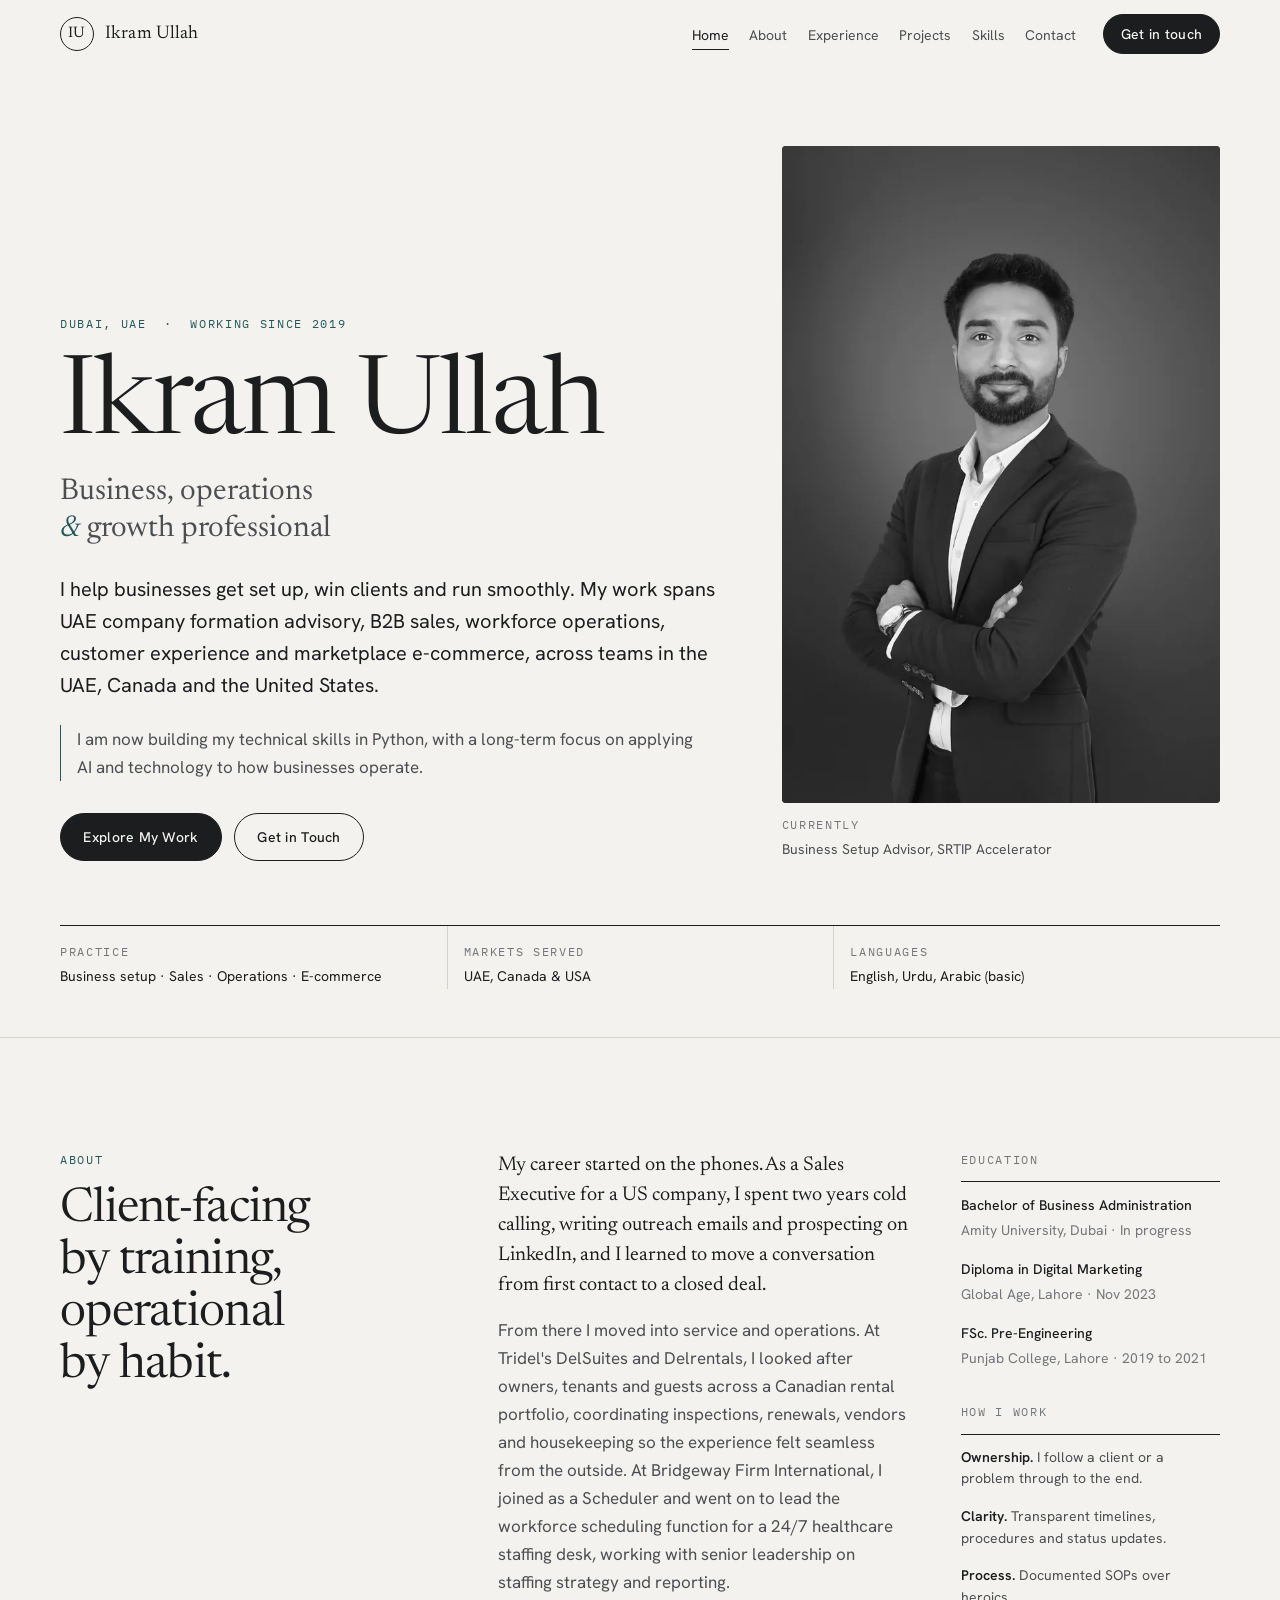
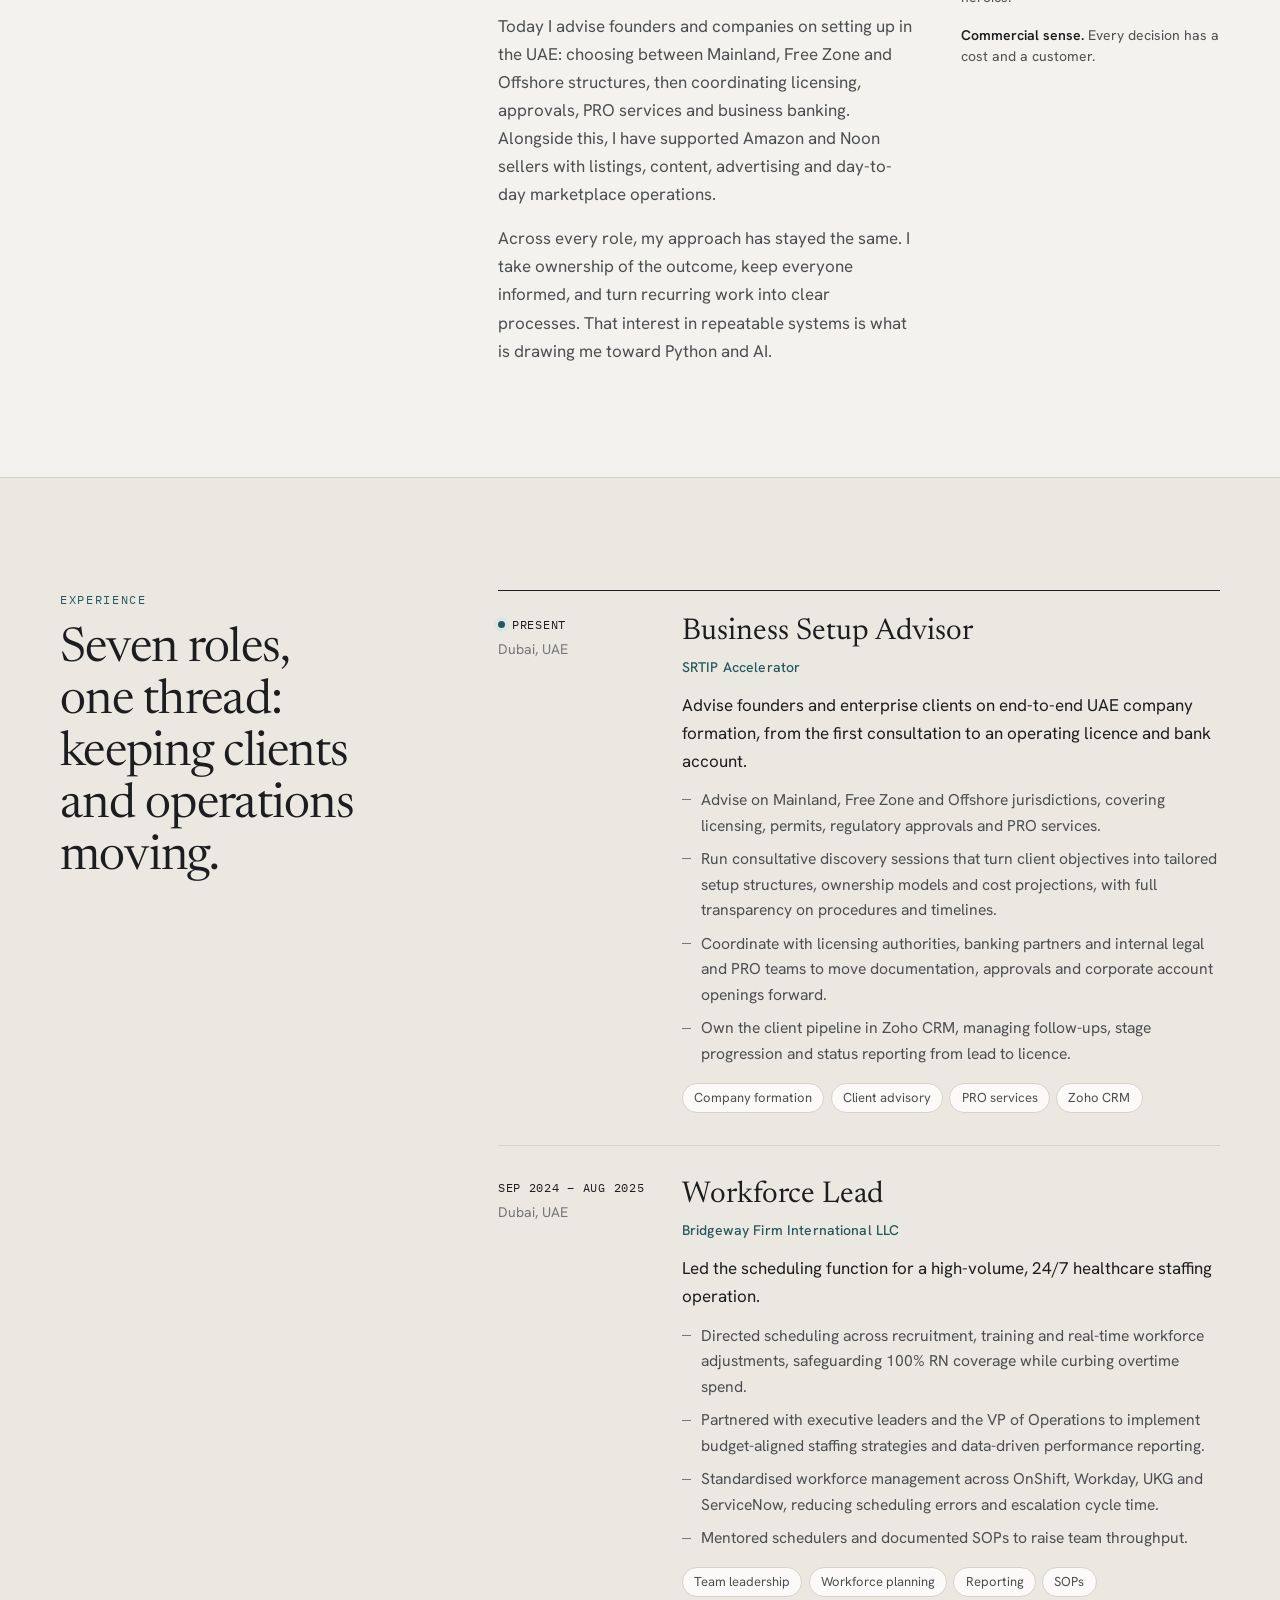
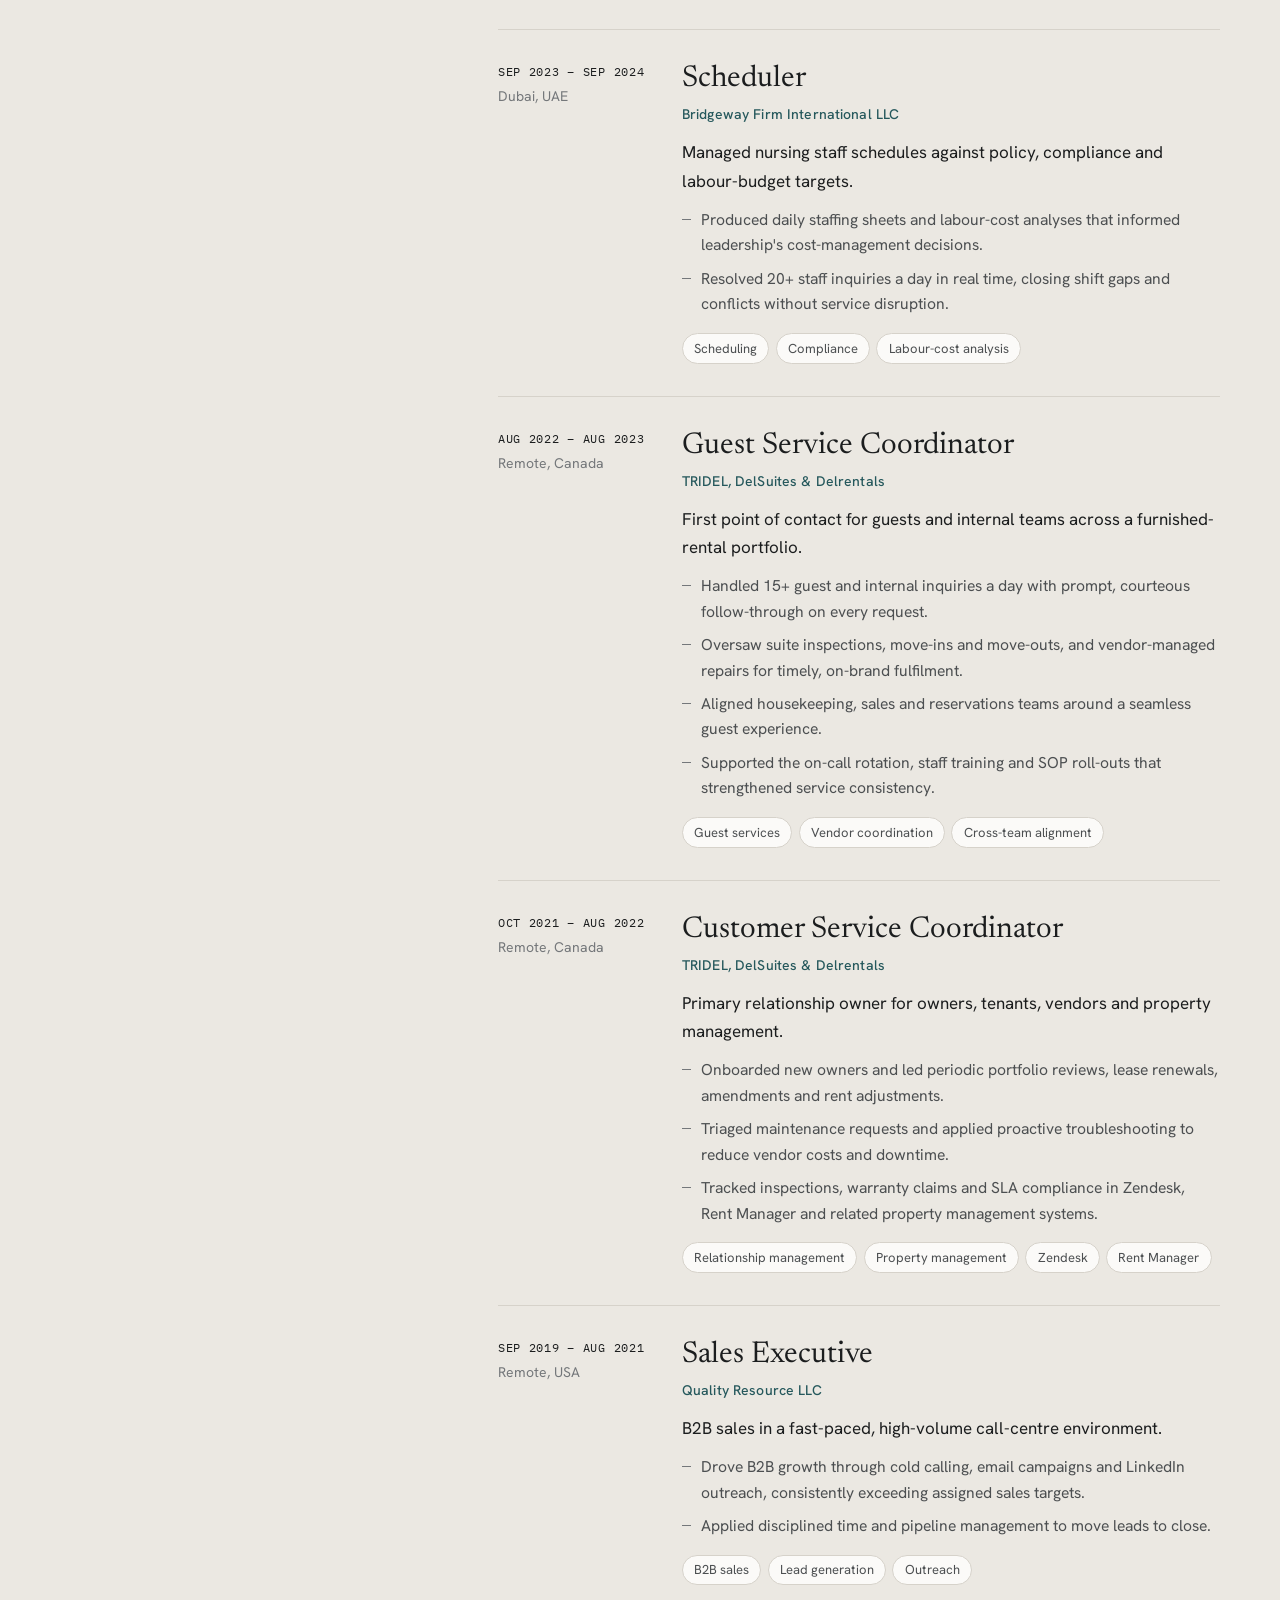
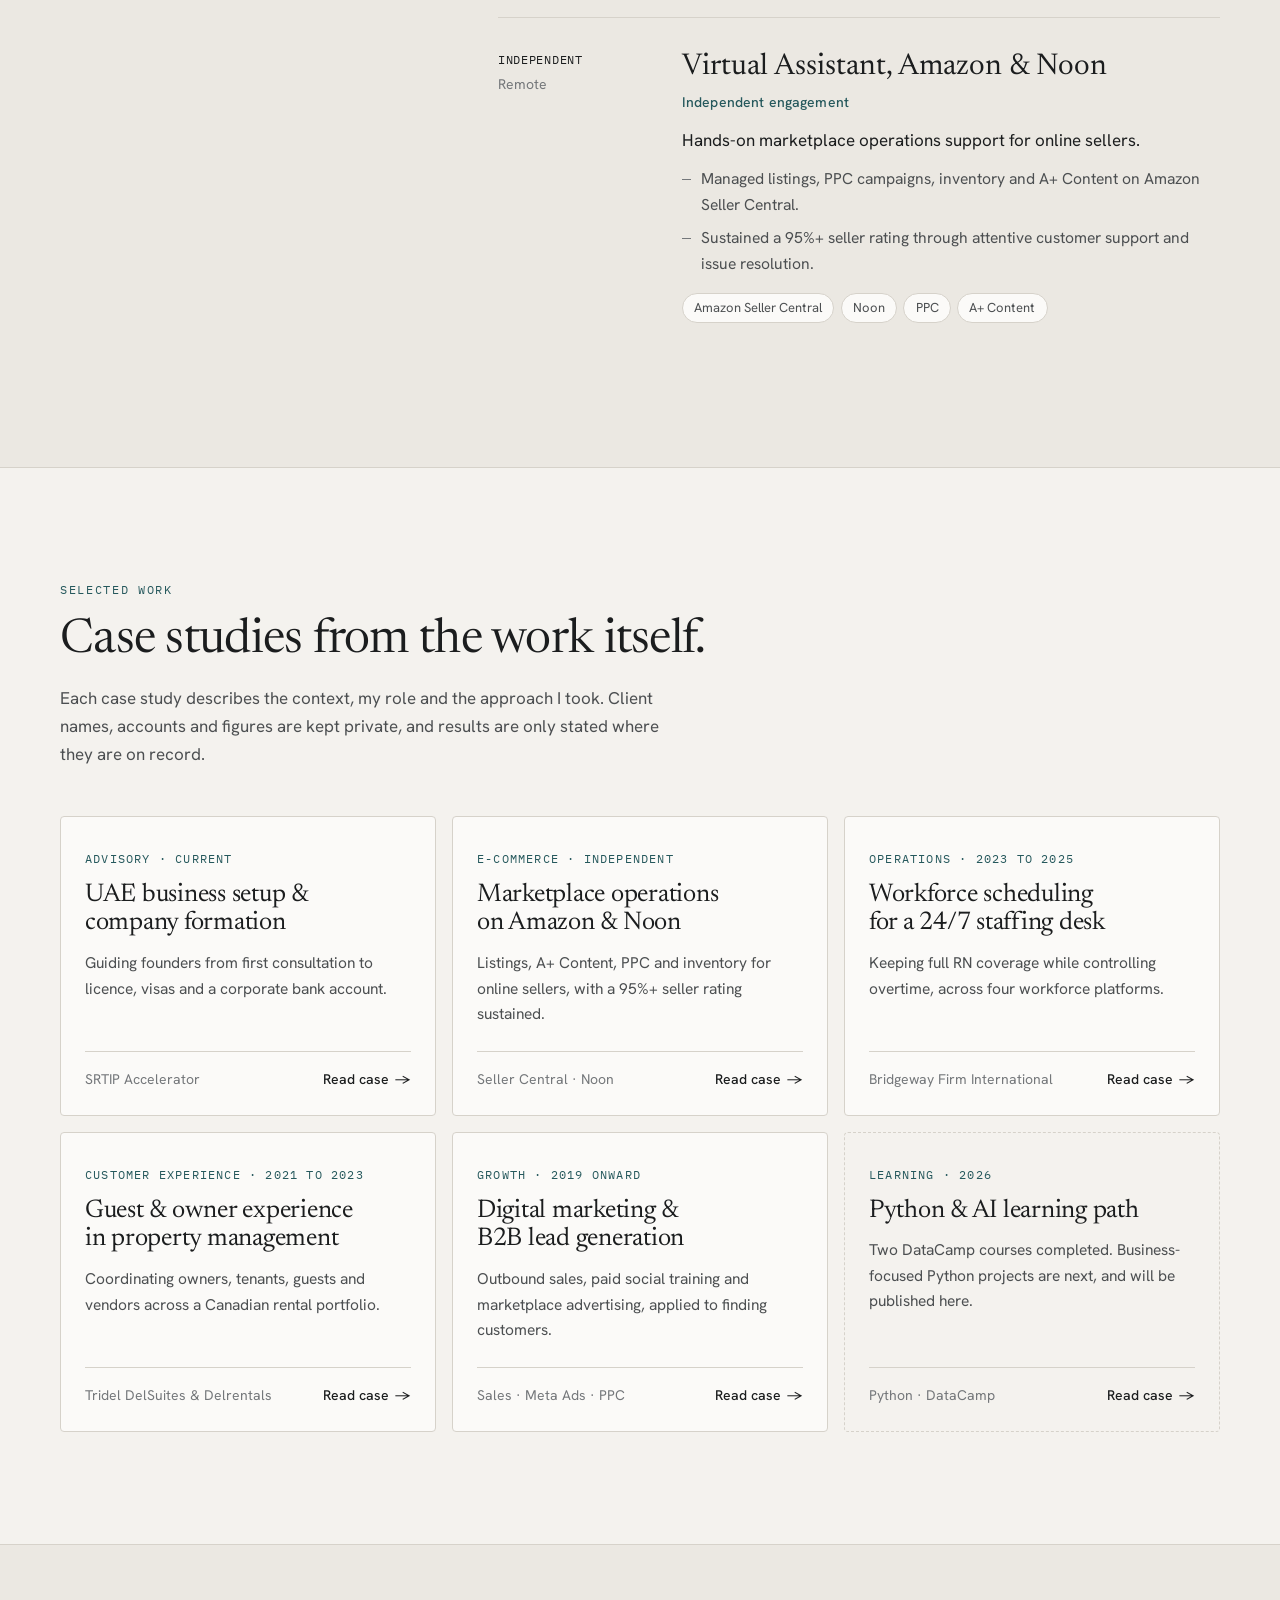
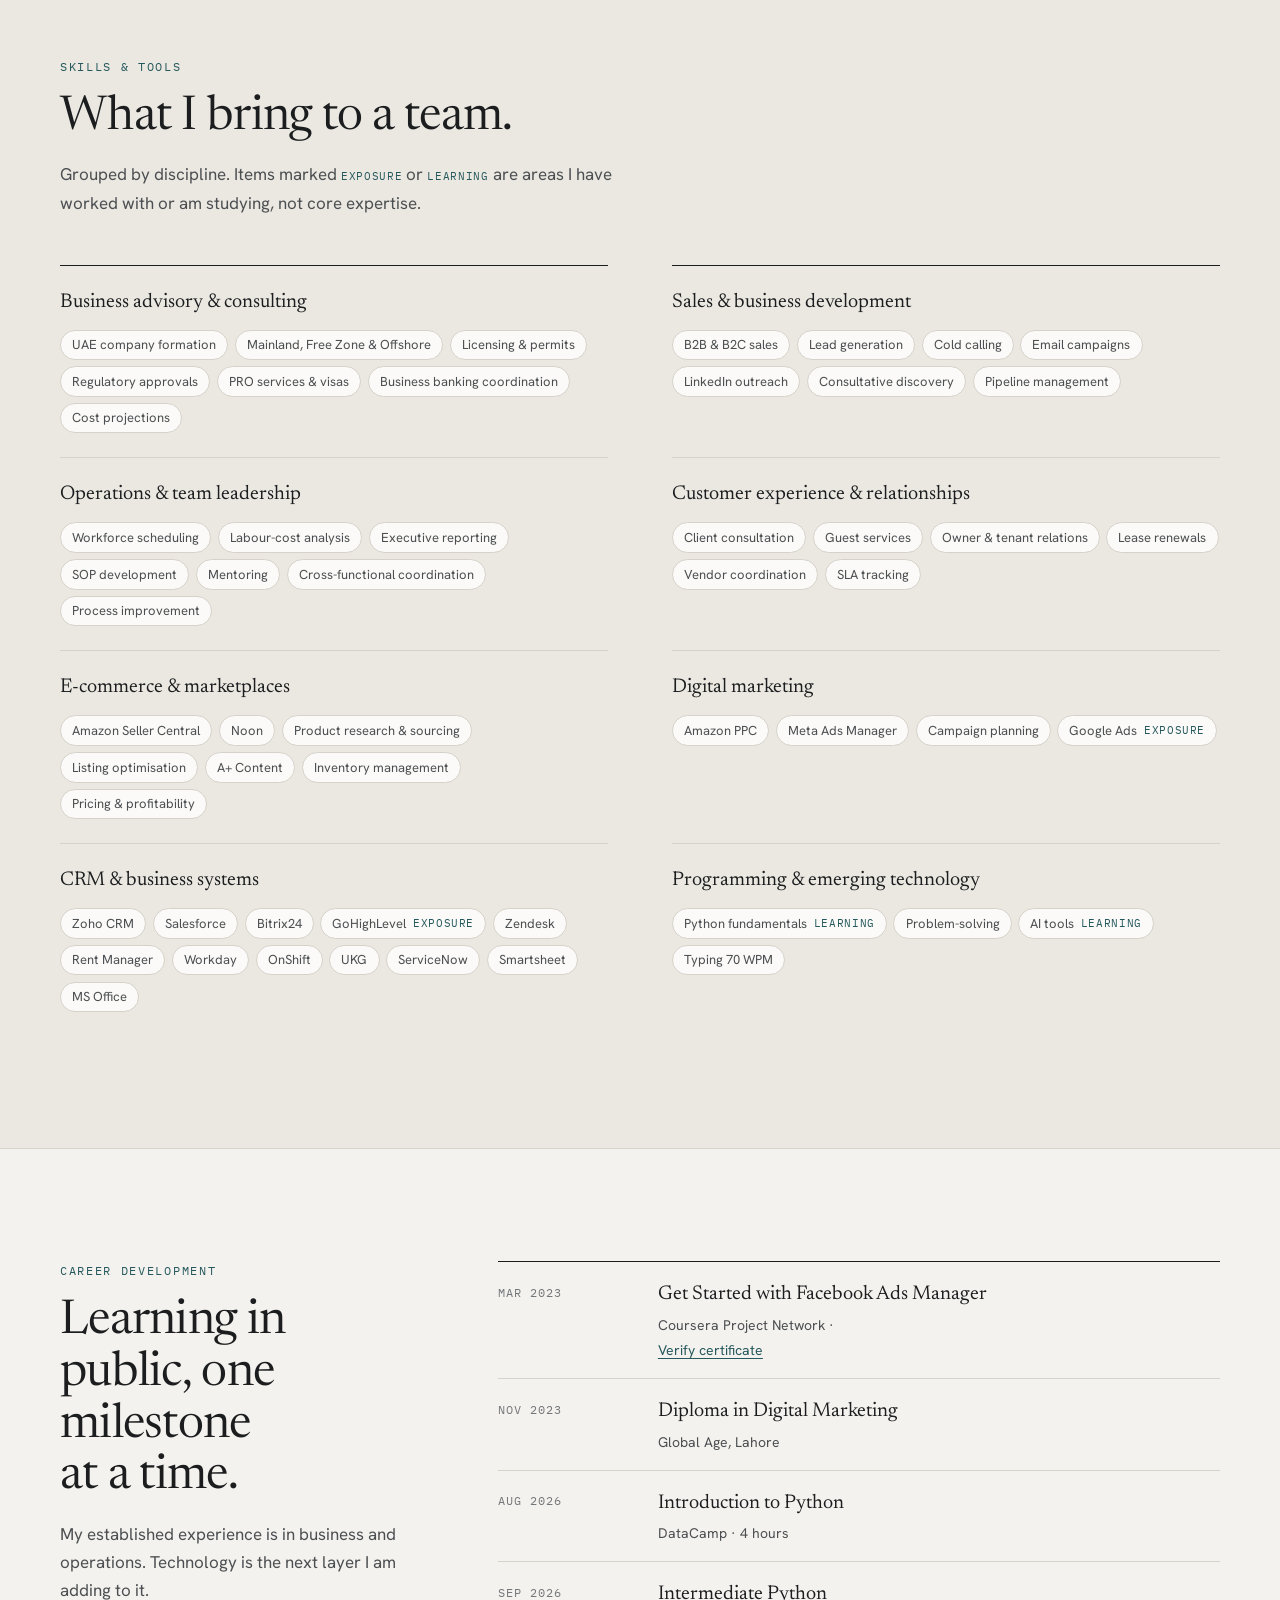
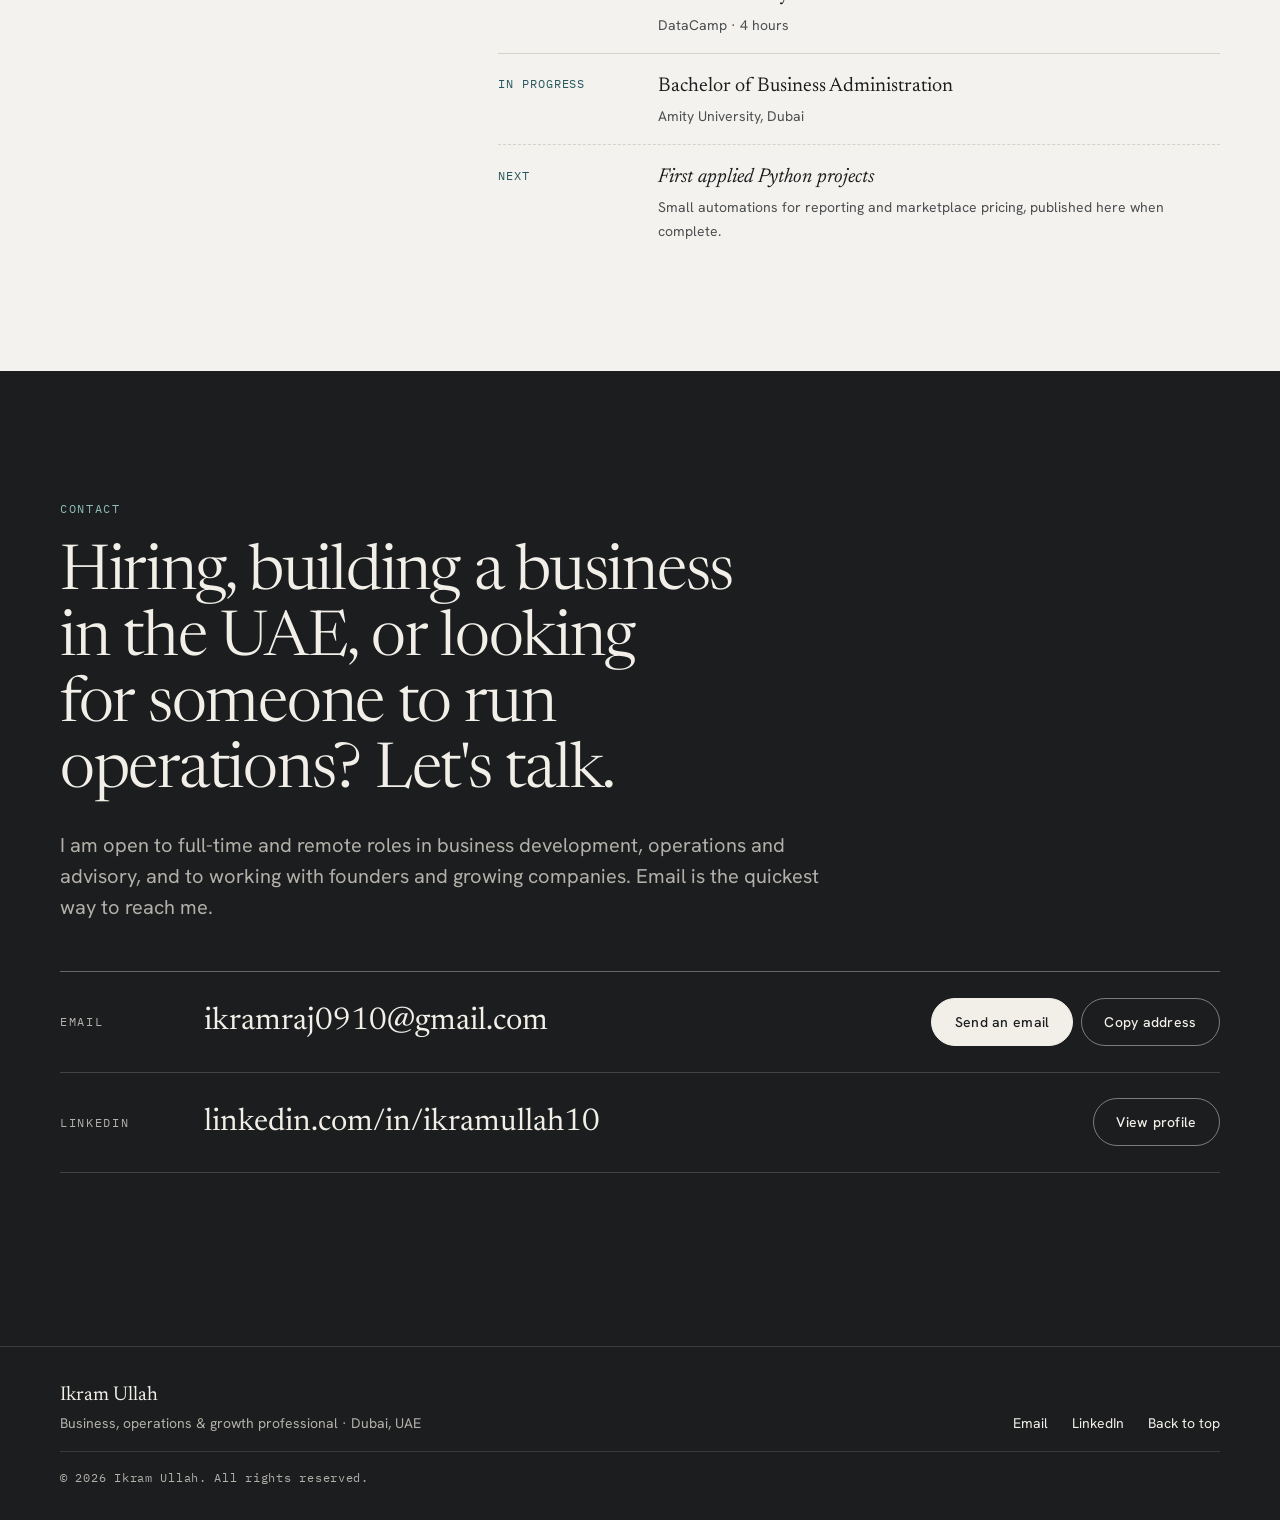
==== index.html @ 305f0663 "Build personal portfolio website Co-Authored-By: Claude Opus 5.5 <noreply@anthropic.com> Claude-Sess" ====
<!doctype html>
<html lang="en">
<head>
<meta charset="utf-8">
<meta name="viewport" content="width=device-width, initial-scale=1, viewport-fit=cover">
<title>Ikram Ullah</title>
<meta name="claude:viewport-fit-sides" content="cover">
<meta name="description" content="Ikram Ullah is a Dubai-based business, operations and growth professional working across UAE business setup advisory, sales, workforce operations, customer experience and e-commerce.">
<meta name="author" content="Ikram Ullah">
<meta name="theme-color" content="#f4f2ee" media="(prefers-color-scheme: light)">
<meta name="theme-color" content="#161819" media="(prefers-color-scheme: dark)">
<meta property="og:type" content="profile">
<meta property="og:title" content="Ikram Ullah, Business, Operations &amp; Growth Professional">
<meta property="og:description" content="Dubai-based professional working across UAE business setup advisory, sales, operations, customer experience and e-commerce since 2019.">
<meta property="og:image" content="assets/img/og-image.jpg">
<meta property="og:image:width" content="1200">
<meta property="og:image:height" content="630">
<meta property="profile:first_name" content="Ikram">
<meta property="profile:last_name" content="Ullah">
<meta name="twitter:card" content="summary_large_image">
<meta name="twitter:title" content="Ikram Ullah, Business, Operations &amp; Growth Professional">
<meta name="twitter:description" content="Dubai-based professional working across UAE business setup advisory, sales, operations, customer experience and e-commerce.">
<meta name="twitter:image" content="assets/img/og-image.jpg">
<link rel="icon" href="favicon.svg" type="image/svg+xml">
<link rel="apple-touch-icon" href="assets/img/apple-touch-icon.png">
<link rel="preconnect" href="https://fonts.googleapis.com">
<link rel="preconnect" href="https://fonts.gstatic.com" crossorigin>
<link rel="stylesheet" href="https://fonts.googleapis.com/css2?family=Newsreader:ital,opsz,wght@0,6..72,300..600;1,6..72,300..500&family=Hanken+Grotesk:wght@400;500;600&family=IBM+Plex+Mono:wght@400;500&display=swap">
<link rel="stylesheet" href="styles.css">
<script>document.documentElement.classList.add("js");</script>
<script type="application/ld+json">
{
  "@context": "https://schema.org",
  "@type": "Person",
  "name": "Ikram Ullah",
  "jobTitle": "Business Setup Advisor",
  "description": "Business, operations and growth professional based in Dubai, UAE.",
  "email": "mailto:ikramraj0910@gmail.com",
  "address": { "@type": "PostalAddress", "addressLocality": "Dubai", "addressCountry": "AE" },
  "sameAs": ["https://www.linkedin.com/in/ikramullah10/"],
  "knowsLanguage": ["English", "Urdu", "Arabic"]
}
</script>
</head>
<body>
<a class="skip" href="#main">Skip to content</a>

<header class="site-header" id="top">
  <div class="wrap header-inner">
    <a class="mark" href="#home" aria-label="Ikram Ullah, back to top">
      <span class="mark-monogram" aria-hidden="true">IU</span>
      <span class="mark-name">Ikram Ullah</span>
    </a>
    <nav class="nav" aria-label="Primary">
      <button class="nav-toggle" type="button" aria-expanded="false" aria-controls="nav-list">
        <span class="nav-toggle-label">Menu</span>
        <span class="nav-toggle-bars" aria-hidden="true"></span>
      </button>
      <ul class="nav-list" id="nav-list">
        <li><a href="#home">Home</a></li>
        <li><a href="#about">About</a></li>
        <li><a href="#experience">Experience</a></li>
        <li><a href="#projects">Projects</a></li>
        <li><a href="#skills">Skills</a></li>
        <li><a href="#contact">Contact</a></li>
        <li class="nav-cta-item"><a class="btn btn-small btn-solid" href="#contact">Get in touch</a></li>
      </ul>
    </nav>
  </div>
</header>

<main id="main">

  <!-- HERO -->
  <section class="hero" id="home" aria-labelledby="hero-title">
    <div class="wrap hero-grid">
      <div class="hero-copy">
        <p class="eyebrow hero-in" style="--d:0">Dubai, UAE &nbsp;·&nbsp; Working since 2019</p>
        <h1 class="hero-title hero-in" id="hero-title" style="--d:1">
          <span class="hero-name">Ikram Ullah</span>
          <span class="hero-role">Business, operations <em>&amp;</em> growth professional</span>
        </h1>
        <p class="hero-lede hero-in" style="--d:2">
          I help businesses get set up, win clients and run smoothly. My work spans UAE company formation advisory,
          B2B sales, workforce operations, customer experience and marketplace e-commerce, across teams in the UAE,
          Canada and the United States.
        </p>
        <p class="hero-sub hero-in" style="--d:3">
          I am now building my technical skills in Python, with a long-term focus on applying AI and technology to how businesses operate.
        </p>
        <div class="hero-actions hero-in" style="--d:4">
          <a class="btn btn-solid" href="#projects">Explore My Work</a>
          <a class="btn btn-line" href="#contact">Get in Touch</a>
        </div>
      </div>

      <figure class="hero-portrait hero-in" style="--d:2">
        <picture>
          <source type="image/webp" srcset="assets/img/ikram-ullah-640.webp 640w, assets/img/ikram-ullah-1000.webp 1000w" sizes="(min-width: 900px) 36vw, 80vw">
          <img src="assets/img/ikram-ullah-640.jpg" srcset="assets/img/ikram-ullah-640.jpg 640w, assets/img/ikram-ullah-1000.jpg 1000w" sizes="(min-width: 900px) 36vw, 80vw" width="640" height="960" alt="Portrait of Ikram Ullah in a dark blazer and white shirt, arms crossed" fetchpriority="high">
        </picture>
        <figcaption>
          <span>Currently</span>
          Business Setup Advisor, SRTIP Accelerator
        </figcaption>
      </figure>
    </div>

    <div class="wrap">
      <dl class="hero-facts">
        <div><dt>Practice</dt><dd>Business setup · Sales · Operations · E-commerce</dd></div>
        <div><dt>Markets served</dt><dd>UAE, Canada &amp; USA</dd></div>
        <div><dt>Languages</dt><dd>English, Urdu, Arabic (basic)</dd></div>
      </dl>
    </div>
  </section>

  <!-- ABOUT -->
  <section class="section" id="about" aria-labelledby="about-title">
    <div class="wrap split">
      <header class="section-head">
        <p class="eyebrow">About</p>
        <h2 class="section-title" id="about-title">Client-facing by training, operational by habit.</h2>
      </header>
      <div class="section-body about-body">
        <div class="prose">
          <p class="lead">
            My career started on the phones. As a Sales Executive for a US company, I spent two years cold calling,
            writing outreach emails and prospecting on LinkedIn, and I learned to move a conversation from first contact
            to a closed deal.
          </p>
          <p>
            From there I moved into service and operations. At Tridel's DelSuites and Delrentals, I looked after owners,
            tenants and guests across a Canadian rental portfolio, coordinating inspections, renewals, vendors and
            housekeeping so the experience felt seamless from the outside. At Bridgeway Firm International, I joined as a
            Scheduler and went on to lead the workforce scheduling function for a 24/7 healthcare staffing desk, working
            with senior leadership on staffing strategy and reporting.
          </p>
          <p>
            Today I advise founders and companies on setting up in the UAE: choosing between Mainland, Free Zone and
            Offshore structures, then coordinating licensing, approvals, PRO services and business banking. Alongside
            this, I have supported Amazon and Noon sellers with listings, content, advertising and day-to-day marketplace operations.
          </p>
          <p>
            Across every role, my approach has stayed the same. I take ownership of the outcome, keep everyone informed,
            and turn recurring work into clear processes. That interest in repeatable systems is what is drawing me toward
            Python and AI.
          </p>
        </div>

        <aside class="about-aside" aria-label="Education and languages">
          <div class="aside-block">
            <h3 class="aside-title">Education</h3>
            <ul class="aside-list">
              <li><strong>Bachelor of Business Administration</strong><span>Amity University, Dubai · In progress</span></li>
              <li><strong>Diploma in Digital Marketing</strong><span>Global Age, Lahore · Nov 2023</span></li>
              <li><strong>FSc. Pre-Engineering</strong><span>Punjab College, Lahore · 2019 to 2021</span></li>
            </ul>
          </div>
          <div class="aside-block">
            <h3 class="aside-title">How I work</h3>
            <ul class="principles">
              <li><strong>Ownership.</strong> I follow a client or a problem through to the end.</li>
              <li><strong>Clarity.</strong> Transparent timelines, procedures and status updates.</li>
              <li><strong>Process.</strong> Documented SOPs over heroics.</li>
              <li><strong>Commercial sense.</strong> Every decision has a cost and a customer.</li>
            </ul>
          </div>
        </aside>
      </div>
    </div>
  </section>

  <!-- EXPERIENCE -->
  <section class="section section-alt" id="experience" aria-labelledby="experience-title">
    <div class="wrap split">
      <header class="section-head">
        <p class="eyebrow">Experience</p>
        <h2 class="section-title" id="experience-title">Seven roles, one thread: keeping clients and operations moving.</h2>
      </header>

      <ol class="timeline section-body">
        <li class="role">
          <div class="role-meta">
            <p class="role-date"><span class="status-dot" aria-hidden="true"></span>Present</p>
            <p class="role-place">Dubai, UAE</p>
          </div>
          <div class="role-main">
            <h3 class="role-title">Business Setup Advisor</h3>
            <p class="role-org">SRTIP Accelerator</p>
            <p class="role-summary">Advise founders and enterprise clients on end-to-end UAE company formation, from the first consultation to an operating licence and bank account.</p>
            <ul class="role-points">
              <li>Advise on Mainland, Free Zone and Offshore jurisdictions, covering licensing, permits, regulatory approvals and PRO services.</li>
              <li>Run consultative discovery sessions that turn client objectives into tailored setup structures, ownership models and cost projections, with full transparency on procedures and timelines.</li>
              <li>Coordinate with licensing authorities, banking partners and internal legal and PRO teams to move documentation, approvals and corporate account openings forward.</li>
              <li>Own the client pipeline in Zoho CRM, managing follow-ups, stage progression and status reporting from lead to licence.</li>
            </ul>
            <ul class="tags" aria-label="Skills used">
              <li>Company formation</li><li>Client advisory</li><li>PRO services</li><li>Zoho CRM</li>
            </ul>
          </div>
        </li>

        <li class="role">
          <div class="role-meta">
            <p class="role-date">Sep 2024 – Aug 2025</p>
            <p class="role-place">Dubai, UAE</p>
          </div>
          <div class="role-main">
            <h3 class="role-title">Workforce Lead</h3>
            <p class="role-org">Bridgeway Firm International LLC</p>
            <p class="role-summary">Led the scheduling function for a high-volume, 24/7 healthcare staffing operation.</p>
            <ul class="role-points">
              <li>Directed scheduling across recruitment, training and real-time workforce adjustments, safeguarding 100% RN coverage while curbing overtime spend.</li>
              <li>Partnered with executive leaders and the VP of Operations to implement budget-aligned staffing strategies and data-driven performance reporting.</li>
              <li>Standardised workforce management across OnShift, Workday, UKG and ServiceNow, reducing scheduling errors and escalation cycle time.</li>
              <li>Mentored schedulers and documented SOPs to raise team throughput.</li>
            </ul>
            <ul class="tags" aria-label="Skills used">
              <li>Team leadership</li><li>Workforce planning</li><li>Reporting</li><li>SOPs</li>
            </ul>
          </div>
        </li>

        <li class="role">
          <div class="role-meta">
            <p class="role-date">Sep 2023 – Sep 2024</p>
            <p class="role-place">Dubai, UAE</p>
          </div>
          <div class="role-main">
            <h3 class="role-title">Scheduler</h3>
            <p class="role-org">Bridgeway Firm International LLC</p>
            <p class="role-summary">Managed nursing staff schedules against policy, compliance and labour-budget targets.</p>
            <ul class="role-points">
              <li>Produced daily staffing sheets and labour-cost analyses that informed leadership's cost-management decisions.</li>
              <li>Resolved 20+ staff inquiries a day in real time, closing shift gaps and conflicts without service disruption.</li>
            </ul>
            <ul class="tags" aria-label="Skills used">
              <li>Scheduling</li><li>Compliance</li><li>Labour-cost analysis</li>
            </ul>
          </div>
        </li>

        <li class="role">
          <div class="role-meta">
            <p class="role-date">Aug 2022 – Aug 2023</p>
            <p class="role-place">Remote, Canada</p>
          </div>
          <div class="role-main">
            <h3 class="role-title">Guest Service Coordinator</h3>
            <p class="role-org">TRIDEL, DelSuites &amp; Delrentals</p>
            <p class="role-summary">First point of contact for guests and internal teams across a furnished-rental portfolio.</p>
            <ul class="role-points">
              <li>Handled 15+ guest and internal inquiries a day with prompt, courteous follow-through on every request.</li>
              <li>Oversaw suite inspections, move-ins and move-outs, and vendor-managed repairs for timely, on-brand fulfilment.</li>
              <li>Aligned housekeeping, sales and reservations teams around a seamless guest experience.</li>
              <li>Supported the on-call rotation, staff training and SOP roll-outs that strengthened service consistency.</li>
            </ul>
            <ul class="tags" aria-label="Skills used">
              <li>Guest services</li><li>Vendor coordination</li><li>Cross-team alignment</li>
            </ul>
          </div>
        </li>

        <li class="role">
          <div class="role-meta">
            <p class="role-date">Oct 2021 – Aug 2022</p>
            <p class="role-place">Remote, Canada</p>
          </div>
          <div class="role-main">
            <h3 class="role-title">Customer Service Coordinator</h3>
            <p class="role-org">TRIDEL, DelSuites &amp; Delrentals</p>
            <p class="role-summary">Primary relationship owner for owners, tenants, vendors and property management.</p>
            <ul class="role-points">
              <li>Onboarded new owners and led periodic portfolio reviews, lease renewals, amendments and rent adjustments.</li>
              <li>Triaged maintenance requests and applied proactive troubleshooting to reduce vendor costs and downtime.</li>
              <li>Tracked inspections, warranty claims and SLA compliance in Zendesk, Rent Manager and related property management systems.</li>
            </ul>
            <ul class="tags" aria-label="Skills used">
              <li>Relationship management</li><li>Property management</li><li>Zendesk</li><li>Rent Manager</li>
            </ul>
          </div>
        </li>

        <li class="role">
          <div class="role-meta">
            <p class="role-date">Sep 2019 – Aug 2021</p>
            <p class="role-place">Remote, USA</p>
          </div>
          <div class="role-main">
            <h3 class="role-title">Sales Executive</h3>
            <p class="role-org">Quality Resource LLC</p>
            <p class="role-summary">B2B sales in a fast-paced, high-volume call-centre environment.</p>
            <ul class="role-points">
              <li>Drove B2B growth through cold calling, email campaigns and LinkedIn outreach, consistently exceeding assigned sales targets.</li>
              <li>Applied disciplined time and pipeline management to move leads to close.</li>
            </ul>
            <ul class="tags" aria-label="Skills used">
              <li>B2B sales</li><li>Lead generation</li><li>Outreach</li>
            </ul>
          </div>
        </li>

        <li class="role">
          <div class="role-meta">
            <p class="role-date">Independent</p>
            <p class="role-place">Remote</p>
          </div>
          <div class="role-main">
            <h3 class="role-title">Virtual Assistant, Amazon &amp; Noon</h3>
            <p class="role-org">Independent engagement</p>
            <p class="role-summary">Hands-on marketplace operations support for online sellers.</p>
            <ul class="role-points">
              <li>Managed listings, PPC campaigns, inventory and A+ Content on Amazon Seller Central.</li>
              <li>Sustained a 95%+ seller rating through attentive customer support and issue resolution.</li>
            </ul>
            <ul class="tags" aria-label="Skills used">
              <li>Amazon Seller Central</li><li>Noon</li><li>PPC</li><li>A+ Content</li>
            </ul>
          </div>
        </li>
      </ol>
    </div>
  </section>

  <!-- PROJECTS -->
  <section class="section" id="projects" aria-labelledby="projects-title">
    <div class="wrap">
      <header class="section-head section-head-wide">
        <p class="eyebrow">Selected work</p>
        <h2 class="section-title" id="projects-title">Case studies from the work itself.</h2>
        <p class="section-intro">Each case study describes the context, my role and the approach I took. Client names, accounts and figures are kept private, and results are only stated where they are on record.</p>
      </header>

      <ul class="cards" role="list">
        <li class="card">
          <a class="card-link" href="#case-setup" data-case="case-setup">
            <span class="card-kicker">Advisory · Current</span>
            <span class="card-title">UAE business setup &amp; company formation</span>
            <span class="card-text">Guiding founders from first consultation to licence, visas and a corporate bank account.</span>
            <span class="card-foot"><span>SRTIP Accelerator</span><span class="card-arrow" aria-hidden="true">Read case</span></span>
          </a>
        </li>
        <li class="card">
          <a class="card-link" href="#case-ecommerce" data-case="case-ecommerce">
            <span class="card-kicker">E-commerce · Independent</span>
            <span class="card-title">Marketplace operations on Amazon &amp; Noon</span>
            <span class="card-text">Listings, A+ Content, PPC and inventory for online sellers, with a 95%+ seller rating sustained.</span>
            <span class="card-foot"><span>Seller Central · Noon</span><span class="card-arrow" aria-hidden="true">Read case</span></span>
          </a>
        </li>
        <li class="card">
          <a class="card-link" href="#case-workforce" data-case="case-workforce">
            <span class="card-kicker">Operations · 2023 to 2025</span>
            <span class="card-title">Workforce scheduling for a 24/7 staffing desk</span>
            <span class="card-text">Keeping full RN coverage while controlling overtime, across four workforce platforms.</span>
            <span class="card-foot"><span>Bridgeway Firm International</span><span class="card-arrow" aria-hidden="true">Read case</span></span>
          </a>
        </li>
        <li class="card">
          <a class="card-link" href="#case-guest" data-case="case-guest">
            <span class="card-kicker">Customer experience · 2021 to 2023</span>
            <span class="card-title">Guest &amp; owner experience in property management</span>
            <span class="card-text">Coordinating owners, tenants, guests and vendors across a Canadian rental portfolio.</span>
            <span class="card-foot"><span>Tridel DelSuites &amp; Delrentals</span><span class="card-arrow" aria-hidden="true">Read case</span></span>
          </a>
        </li>
        <li class="card">
          <a class="card-link" href="#case-growth" data-case="case-growth">
            <span class="card-kicker">Growth · 2019 onward</span>
            <span class="card-title">Digital marketing &amp; B2B lead generation</span>
            <span class="card-text">Outbound sales, paid social training and marketplace advertising, applied to finding customers.</span>
            <span class="card-foot"><span>Sales · Meta Ads · PPC</span><span class="card-arrow" aria-hidden="true">Read case</span></span>
          </a>
        </li>
        <li class="card card-quiet">
          <a class="card-link" href="#case-python" data-case="case-python">
            <span class="card-kicker">Learning · 2026</span>
            <span class="card-title">Python &amp; AI learning path</span>
            <span class="card-text">Two DataCamp courses completed. Business-focused Python projects are next, and will be published here.</span>
            <span class="card-foot"><span>Python · DataCamp</span><span class="card-arrow" aria-hidden="true">Read case</span></span>
          </a>
        </li>
      </ul>

      <!-- Case study library: readable inline without JavaScript, shown in a dialog when JavaScript runs -->
      <div class="case-library" id="case-library">

        <article class="case" id="case-setup" aria-labelledby="case-setup-title">
          <header class="case-head">
            <p class="eyebrow">Advisory · SRTIP Accelerator · Current role</p>
            <h3 class="case-title" id="case-setup-title">UAE business setup &amp; company formation</h3>
          </header>
          <div class="case-grid">
            <div class="case-col">
              <h4>Context</h4>
              <p>Founders and companies entering the UAE face a real choice of structures, each with its own licensing, approval and banking steps. Most want one advisor who explains the options plainly and keeps the whole process moving.</p>
              <h4>My role</h4>
              <p>Business Setup Advisor. I own the client relationship from the first enquiry to a licensed, bank-ready company, and I manage that pipeline in Zoho CRM.</p>
            </div>
            <div class="case-col">
              <h4>Approach</h4>
              <ol class="steps">
                <li><strong>Discovery.</strong> Consultative sessions to understand the activity, ownership and goals.</li>
                <li><strong>Structure.</strong> Recommend a Mainland, Free Zone or Offshore setup with an ownership model and cost projection.</li>
                <li><strong>Licensing &amp; approvals.</strong> Coordinate permits and regulatory approvals with the licensing authorities.</li>
                <li><strong>PRO &amp; visas.</strong> Work with internal PRO and legal teams on documentation.</li>
                <li><strong>Banking.</strong> Liaise with banking partners on corporate account opening.</li>
              </ol>
            </div>
          </div>
          <div class="case-foot">
            <div>
              <h4>Tools</h4>
              <ul class="tags"><li>Zoho CRM</li><li>Client pipeline reporting</li></ul>
            </div>
            <div>
              <h4>Outcome</h4>
              <p>Clients get a single point of contact, transparent procedures and timelines, and regular status updates as their file moves from lead to licence.</p>
            </div>
          </div>
        </article>

        <article class="case" id="case-ecommerce" aria-labelledby="case-ecommerce-title">
          <header class="case-head">
            <p class="eyebrow">E-commerce · Independent engagement</p>
            <h3 class="case-title" id="case-ecommerce-title">Marketplace operations on Amazon &amp; Noon</h3>
          </header>
          <div class="case-grid">
            <div class="case-col">
              <h4>Context</h4>
              <p>Sellers on Amazon and Noon need listings that convert, content that answers buyer questions, advertising that stays efficient and service that protects their account health. Doing all of it alongside sourcing and fulfilment is a lot for a small team.</p>
              <h4>My role</h4>
              <p>Virtual assistant handling day-to-day marketplace operations, with Amazon Seller Central as the main platform.</p>
            </div>
            <div class="case-col">
              <h4>Approach</h4>
              <ul class="bullets">
                <li>Product research and sourcing support for new listings.</li>
                <li>Building and optimising listings, including titles, product content and A+ Content.</li>
                <li>Running PPC campaigns and reviewing their performance.</li>
                <li>Managing inventory and reviewing pricing and profitability.</li>
                <li>Answering customers and resolving issues quickly to protect seller rating.</li>
              </ul>
            </div>
          </div>
          <div class="case-foot">
            <div>
              <h4>Tools</h4>
              <ul class="tags"><li>Amazon Seller Central</li><li>Noon</li><li>Sponsored ads / PPC</li><li>A+ Content</li></ul>
            </div>
            <div>
              <h4>Result</h4>
              <p class="result"><span class="result-figure">95%+</span> seller rating sustained through attentive customer support and issue resolution.</p>
            </div>
          </div>
        </article>

        <article class="case" id="case-workforce" aria-labelledby="case-workforce-title">
          <header class="case-head">
            <p class="eyebrow">Operations · Bridgeway Firm International · Sep 2023 to Aug 2025</p>
            <h3 class="case-title" id="case-workforce-title">Workforce scheduling for a 24/7 staffing desk</h3>
          </header>
          <div class="case-grid">
            <div class="case-col">
              <h4>Context</h4>
              <p>Healthcare staffing runs around the clock. Every shift needs a registered nurse, every schedule has to follow policy and labour budgets, and overtime is expensive. Gaps have to be closed in real time.</p>
              <h4>My role</h4>
              <p>Scheduler for one year, then Workforce Lead, directing the scheduling function and mentoring the scheduling team.</p>
            </div>
            <div class="case-col">
              <h4>Approach</h4>
              <ul class="bullets">
                <li>Daily staffing sheets and labour-cost analyses for leadership.</li>
                <li>Real-time resolution of 20+ staff inquiries a day.</li>
                <li>Budget-aligned staffing strategies built with executive leaders and the VP of Operations.</li>
                <li>One standard way of working across OnShift, Workday, UKG and ServiceNow.</li>
                <li>Documented SOPs and mentoring for schedulers.</li>
              </ul>
            </div>
          </div>
          <div class="case-foot">
            <div>
              <h4>Tools</h4>
              <ul class="tags"><li>OnShift</li><li>Workday</li><li>UKG</li><li>ServiceNow</li><li>Smartsheet</li></ul>
            </div>
            <div>
              <h4>Result</h4>
              <p class="result"><span class="result-figure">100%</span> RN coverage safeguarded while curbing overtime spend, with fewer scheduling errors and shorter escalation cycles after standardisation.</p>
            </div>
          </div>
        </article>

        <article class="case" id="case-guest" aria-labelledby="case-guest-title">
          <header class="case-head">
            <p class="eyebrow">Customer experience · Tridel DelSuites &amp; Delrentals · Oct 2021 to Aug 2023</p>
            <h3 class="case-title" id="case-guest-title">Guest &amp; owner experience in property management</h3>
          </header>
          <div class="case-grid">
            <div class="case-col">
              <h4>Context</h4>
              <p>A furnished-suite and rental portfolio serves several groups at once: owners, tenants, short-stay guests and vendors. A good experience depends on housekeeping, sales, reservations and maintenance all working from the same plan.</p>
              <h4>My role</h4>
              <p>Customer Service Coordinator, then Guest Service Coordinator, working remotely for the Canadian portfolio.</p>
            </div>
            <div class="case-col">
              <h4>Approach</h4>
              <ul class="bullets">
                <li>Owner onboarding, portfolio reviews, lease renewals, amendments and rent adjustments.</li>
                <li>Maintenance triage and proactive troubleshooting before calling vendors.</li>
                <li>Suite inspections, move-ins and move-outs, and vendor-managed repairs.</li>
                <li>Inspection, warranty and SLA tracking in Zendesk and Rent Manager.</li>
                <li>On-call support, staff training and SOP roll-outs.</li>
              </ul>
            </div>
          </div>
          <div class="case-foot">
            <div>
              <h4>Tools</h4>
              <ul class="tags"><li>Zendesk</li><li>Rent Manager</li><li>Property management systems</li></ul>
            </div>
            <div>
              <h4>Outcome</h4>
              <p>15+ guest and internal inquiries handled each day, lower vendor costs and downtime through early troubleshooting, and more consistent service after SOP roll-outs.</p>
            </div>
          </div>
        </article>

        <article class="case" id="case-growth" aria-labelledby="case-growth-title">
          <header class="case-head">
            <p class="eyebrow">Growth · Sales &amp; digital marketing</p>
            <h3 class="case-title" id="case-growth-title">Digital marketing &amp; B2B lead generation</h3>
          </header>
          <div class="case-grid">
            <div class="case-col">
              <h4>Context</h4>
              <p>Growth starts with finding the right customers and starting the right conversation. I have done this through direct outreach, marketplace advertising, and formal training in digital and paid social marketing.</p>
              <h4>My role</h4>
              <p>Sales Executive at Quality Resource LLC (2019 to 2021), PPC management for marketplace sellers, and digital marketing coursework.</p>
            </div>
            <div class="case-col">
              <h4>Approach</h4>
              <ul class="bullets">
                <li>Multi-channel B2B outreach by phone, email campaigns and LinkedIn.</li>
                <li>Pipeline discipline to move leads to close in a high-volume environment.</li>
                <li>PPC campaign management on Amazon Seller Central.</li>
                <li>Meta (Facebook) Ads Manager campaign setup, through a Coursera guided project.</li>
                <li>Campaign planning fundamentals from the Global Age digital media marketing course, with exposure to Google Ads.</li>
              </ul>
            </div>
          </div>
          <div class="case-foot">
            <div>
              <h4>Tools</h4>
              <ul class="tags"><li>LinkedIn</li><li>Email campaigns</li><li>Meta Ads Manager</li><li>Amazon PPC</li><li>GoHighLevel</li></ul>
            </div>
            <div>
              <h4>Result</h4>
              <p>Consistently exceeded assigned sales targets as a Sales Executive.</p>
            </div>
          </div>
          <div class="evidence">
            <h4>Evidence</h4>
            <div class="evidence-row">
              <a class="cert" href="assets/certificates/global-age-digital-media-marketing.jpg" target="_blank" rel="noopener">
                <img src="assets/certificates/global-age-digital-media-marketing.webp" width="1400" height="1042" loading="lazy" alt="Global Age Trainings certificate for Ikram Ullah, Digital Media Marketing course">
                <span>Digital Media Marketing · Global Age Trainings</span>
              </a>
              <a class="cert" href="assets/certificates/coursera-facebook-ads-manager.jpg" target="_blank" rel="noopener">
                <img src="assets/certificates/coursera-facebook-ads-manager.webp" width="1400" height="1081" loading="lazy" alt="Coursera project certificate for Ikram Ullah, Get Started with Facebook Ads Manager, March 2023">
                <span>Get Started with Facebook Ads Manager · Coursera · Mar 2023</span>
              </a>
            </div>
          </div>
        </article>

        <article class="case" id="case-python" aria-labelledby="case-python-title">
          <header class="case-head">
            <p class="eyebrow">Learning · In progress</p>
            <h3 class="case-title" id="case-python-title">Python &amp; AI learning path</h3>
          </header>
          <div class="case-grid">
            <div class="case-col">
              <h4>Why</h4>
              <p>Much of my operational work has been reporting, scheduling, pipeline follow-ups and listing updates. These are structured, repeatable tasks, and learning to automate them is the practical first step toward working at the intersection of business and AI.</p>
              <h4>Completed so far</h4>
              <ul class="bullets">
                <li>Introduction to Python, DataCamp (4 hours), completed 19 Aug 2026.</li>
                <li>Intermediate Python, DataCamp (4 hours), completed 13 Sep 2026.</li>
              </ul>
            </div>
            <div class="case-col">
              <h4>Next builds <span class="badge">Planned</span></h4>
              <p>These are projects I plan to build next. They are not finished work yet.</p>
              <ul class="bullets">
                <li>A small script that turns a spreadsheet export into a daily status summary.</li>
                <li>A pricing and margin calculator for marketplace listings.</li>
                <li>Experiments with AI assistants for drafting client follow-ups and reports.</li>
              </ul>
            </div>
          </div>
          <div class="evidence">
            <h4>Evidence</h4>
            <div class="evidence-row">
              <a class="cert" href="assets/certificates/datacamp-introduction-to-python.jpg" target="_blank" rel="noopener">
                <img src="assets/certificates/datacamp-introduction-to-python.webp" width="1400" height="807" loading="lazy" alt="DataCamp statement of accomplishment for Ikram Ullah, Introduction to Python, August 2026">
                <span>Introduction to Python · DataCamp · Aug 2026</span>
              </a>
              <a class="cert" href="assets/certificates/datacamp-intermediate-python.jpg" target="_blank" rel="noopener">
                <img src="assets/certificates/datacamp-intermediate-python.webp" width="1400" height="808" loading="lazy" alt="DataCamp statement of accomplishment for Ikram Ullah, Intermediate Python, September 2026">
                <span>Intermediate Python · DataCamp · Sep 2026</span>
              </a>
            </div>
          </div>
        </article>
      </div>
    </div>
  </section>

  <!-- SKILLS -->
  <section class="section section-alt" id="skills" aria-labelledby="skills-title">
    <div class="wrap">
      <header class="section-head section-head-wide">
        <p class="eyebrow">Skills &amp; tools</p>
        <h2 class="section-title" id="skills-title">What I bring to a team.</h2>
        <p class="section-intro">Grouped by discipline. Items marked <span class="tag-flag">exposure</span> or <span class="tag-flag">learning</span> are areas I have worked with or am studying, not core expertise.</p>
      </header>

      <div class="skills">
        <section class="skill-group" aria-labelledby="sk-1">
          <h3 id="sk-1">Business advisory &amp; consulting</h3>
          <ul class="tags">
            <li>UAE company formation</li><li>Mainland, Free Zone &amp; Offshore</li><li>Licensing &amp; permits</li><li>Regulatory approvals</li><li>PRO services &amp; visas</li><li>Business banking coordination</li><li>Cost projections</li>
          </ul>
        </section>
        <section class="skill-group" aria-labelledby="sk-2">
          <h3 id="sk-2">Sales &amp; business development</h3>
          <ul class="tags">
            <li>B2B &amp; B2C sales</li><li>Lead generation</li><li>Cold calling</li><li>Email campaigns</li><li>LinkedIn outreach</li><li>Consultative discovery</li><li>Pipeline management</li>
          </ul>
        </section>
        <section class="skill-group" aria-labelledby="sk-3">
          <h3 id="sk-3">Operations &amp; team leadership</h3>
          <ul class="tags">
            <li>Workforce scheduling</li><li>Labour-cost analysis</li><li>Executive reporting</li><li>SOP development</li><li>Mentoring</li><li>Cross-functional coordination</li><li>Process improvement</li>
          </ul>
        </section>
        <section class="skill-group" aria-labelledby="sk-4">
          <h3 id="sk-4">Customer experience &amp; relationships</h3>
          <ul class="tags">
            <li>Client consultation</li><li>Guest services</li><li>Owner &amp; tenant relations</li><li>Lease renewals</li><li>Vendor coordination</li><li>SLA tracking</li>
          </ul>
        </section>
        <section class="skill-group" aria-labelledby="sk-5">
          <h3 id="sk-5">E-commerce &amp; marketplaces</h3>
          <ul class="tags">
            <li>Amazon Seller Central</li><li>Noon</li><li>Product research &amp; sourcing</li><li>Listing optimisation</li><li>A+ Content</li><li>Inventory management</li><li>Pricing &amp; profitability</li>
          </ul>
        </section>
        <section class="skill-group" aria-labelledby="sk-6">
          <h3 id="sk-6">Digital marketing</h3>
          <ul class="tags">
            <li>Amazon PPC</li><li>Meta Ads Manager</li><li>Campaign planning</li><li>Google Ads <span class="tag-flag">exposure</span></li>
          </ul>
        </section>
        <section class="skill-group" aria-labelledby="sk-7">
          <h3 id="sk-7">CRM &amp; business systems</h3>
          <ul class="tags">
            <li>Zoho CRM</li><li>Salesforce</li><li>Bitrix24</li><li>GoHighLevel <span class="tag-flag">exposure</span></li><li>Zendesk</li><li>Rent Manager</li><li>Workday</li><li>OnShift</li><li>UKG</li><li>ServiceNow</li><li>Smartsheet</li><li>MS Office</li>
          </ul>
        </section>
        <section class="skill-group" aria-labelledby="sk-8">
          <h3 id="sk-8">Programming &amp; emerging technology</h3>
          <ul class="tags">
            <li>Python fundamentals <span class="tag-flag">learning</span></li><li>Problem-solving</li><li>AI tools <span class="tag-flag">learning</span></li><li>Typing 70 WPM</li>
          </ul>
        </section>
      </div>
    </div>
  </section>

  <!-- DEVELOPMENT -->
  <section class="section" id="development" aria-labelledby="dev-title">
    <div class="wrap split">
      <header class="section-head">
        <p class="eyebrow">Career development</p>
        <h2 class="section-title" id="dev-title">Learning in public, one milestone at a time.</h2>
        <p class="section-intro">My established experience is in business and operations. Technology is the next layer I am adding to it.</p>
      </header>
      <ol class="milestones section-body">
        <li><span class="ms-date">Mar 2023</span><span class="ms-text"><strong>Get Started with Facebook Ads Manager</strong> Coursera Project Network · <a href="https://coursera.org/verify/K8VM4B28EZH5" target="_blank" rel="noopener">Verify certificate</a></span></li>
        <li><span class="ms-date">Nov 2023</span><span class="ms-text"><strong>Diploma in Digital Marketing</strong> Global Age, Lahore</span></li>
        <li><span class="ms-date">Aug 2026</span><span class="ms-text"><strong>Introduction to Python</strong> DataCamp · 4 hours</span></li>
        <li><span class="ms-date">Sep 2026</span><span class="ms-text"><strong>Intermediate Python</strong> DataCamp · 4 hours</span></li>
        <li class="ms-now"><span class="ms-date">In progress</span><span class="ms-text"><strong>Bachelor of Business Administration</strong> Amity University, Dubai</span></li>
        <li class="ms-next"><span class="ms-date">Next</span><span class="ms-text"><strong>First applied Python projects</strong> Small automations for reporting and marketplace pricing, published here when complete.</span></li>
      </ol>
    </div>
  </section>

  <!-- CONTACT -->
  <section class="contact" id="contact" aria-labelledby="contact-title">
    <div class="wrap contact-inner">
      <p class="eyebrow">Contact</p>
      <h2 class="contact-title" id="contact-title">Hiring, building a business in the UAE, or looking for someone to run operations? Let's talk.</h2>
      <p class="contact-text">I am open to full-time and remote roles in business development, operations and advisory, and to working with founders and growing companies. Email is the quickest way to reach me.</p>

      <div class="contact-rows">
        <div class="contact-row">
          <span class="contact-label">Email</span>
          <span class="contact-value" id="email-value">ikramraj0910@gmail.com</span>
          <span class="contact-actions">
            <a class="btn btn-solid btn-on-dark" href="mailto:ikramraj0910@gmail.com?subject=Hello%20Ikram">Send an email</a>
            <button class="btn btn-line btn-on-dark" type="button" id="copy-email" data-copy="ikramraj0910@gmail.com">Copy address</button>
          </span>
        </div>
        <div class="contact-row">
          <span class="contact-label">LinkedIn</span>
          <span class="contact-value">linkedin.com/in/ikramullah10</span>
          <span class="contact-actions">
            <a class="btn btn-line btn-on-dark" href="https://www.linkedin.com/in/ikramullah10/" target="_blank" rel="noopener">View profile</a>
          </span>
        </div>
      </div>
      <p class="copy-status" id="copy-status" role="status" aria-live="polite"></p>
    </div>
  </section>
</main>

<footer class="site-footer">
  <div class="wrap footer-inner">
    <div>
      <p class="footer-name">Ikram Ullah</p>
      <p class="footer-role">Business, operations &amp; growth professional · Dubai, UAE</p>
    </div>
    <ul class="footer-links">
      <li><a href="mailto:ikramraj0910@gmail.com">Email</a></li>
      <li><a href="https://www.linkedin.com/in/ikramullah10/" target="_blank" rel="noopener">LinkedIn</a></li>
      <li><a href="#home">Back to top</a></li>
    </ul>
    <p class="footer-copy">© <span id="year">2026</span> Ikram Ullah. All rights reserved.</p>
  </div>
</footer>

<dialog class="case-dialog" id="case-dialog" aria-labelledby="case-dialog-label">
  <div class="dialog-bar">
    <p class="dialog-label" id="case-dialog-label">Case study</p>
    <button class="dialog-close" type="button" data-close>Close <span aria-hidden="true">×</span></button>
  </div>
  <div class="dialog-body" id="case-dialog-body"></div>
</dialog>

<script src="script.js"></script>
</body>
</html>
---- styles.css ----
/*
  Ikram Ullah, personal site
  Layout: editorial split. A narrow left column carries section labels and headlines,
  the wide right column carries the content, like a well-set annual report.
*/
:root {
  /* colour */
  --paper: #f4f2ee;        /* warm off-white page */
  --paper-2: #ebe8e2;      /* alternate band */
  --ink: #1b1d1e;          /* charcoal text */
  --ink-2: #4c4f51;        /* secondary text */
  --ink-3: #74777a;        /* tertiary, captions */
  --rule: #d6d2ca;         /* hairlines */
  --accent: #25585c;       /* deep petrol, used sparingly */
  --accent-soft: #dce6e4;
  --surface: #fbfaf8;      /* cards */
  --night: #1b1d1e;        /* contact band */
  --night-ink: #f2efe9;
  --night-ink-2: #b3b0aa;
  --night-accent: #8fbcb8;
  --focus: #25585c;

  /* type */
  --f-display: "Newsreader", "Iowan Old Style", "Palatino Linotype", Georgia, serif;
  --f-body: "Hanken Grotesk", "Helvetica Neue", Arial, system-ui, sans-serif;
  --f-mono: "IBM Plex Mono", ui-monospace, "SFMono-Regular", Menlo, Consolas, monospace;

  --t-xs: 0.75rem;
  --t-sm: 0.875rem;
  --t-base: 1.0625rem;
  --t-md: 1.25rem;
  --t-lg: clamp(1.5rem, 1.2rem + 1vw, 1.875rem);
  --t-xl: clamp(2rem, 1.4rem + 2.2vw, 3rem);
  --t-hero: clamp(3.25rem, 2rem + 6vw, 7rem);

  /* space */
  --s-1: 0.25rem; --s-2: 0.5rem; --s-3: 0.75rem; --s-4: 1rem; --s-5: 1.5rem;
  --s-6: 2rem; --s-7: 3rem; --s-8: 4.5rem; --s-9: 7rem;

  --maxw: 1240px;
  --radius: 4px;
  --ease: cubic-bezier(.2, .7, .2, 1);
  color-scheme: light;
}

@media (prefers-color-scheme: dark) {
  :root:not([data-theme="light"]) {
    --paper: #161819; --paper-2: #1d2021; --ink: #ece9e3; --ink-2: #b9b6b0; --ink-3: #8d8a85;
    --rule: #34383a; --accent: #8fbcb8; --accent-soft: #23393a; --surface: #202324;
    --night: #0f1112; --night-ink: #f2efe9; --night-ink-2: #a9a6a0; --night-accent: #8fbcb8; --focus: #8fbcb8;
    color-scheme: dark;
  }
}
:root[data-theme="dark"] {
  --paper: #161819; --paper-2: #1d2021; --ink: #ece9e3; --ink-2: #b9b6b0; --ink-3: #8d8a85;
  --rule: #34383a; --accent: #8fbcb8; --accent-soft: #23393a; --surface: #202324;
  --night: #0f1112; --night-ink: #f2efe9; --night-ink-2: #a9a6a0; --night-accent: #8fbcb8; --focus: #8fbcb8;
  color-scheme: dark;
}

/* ---------- base ---------- */
*, *::before, *::after { box-sizing: border-box; }
html { scroll-behavior: smooth; scroll-padding-top: 5rem; -webkit-text-size-adjust: 100%; }
body {
  margin: 0;
  background: var(--paper);
  color: var(--ink);
  font-family: var(--f-body);
  font-size: var(--t-base);
  line-height: 1.65;
  -webkit-font-smoothing: antialiased;
  text-rendering: optimizeLegibility;
}
body::before {
  content: ""; position: fixed; inset: 0 0 auto; height: env(safe-area-inset-top, 0px);
  z-index: 60; background: var(--paper);
}
img { max-width: 100%; height: auto; display: block; }
a { color: inherit; }
h1, h2, h3, h4 { margin: 0; font-weight: 400; text-wrap: balance; }
p { margin: 0; }
ul, ol { margin: 0; padding: 0; }
:focus-visible { outline: 2px solid var(--focus); outline-offset: 3px; border-radius: 2px; }
::selection { background: var(--accent); color: var(--paper); }

.wrap {
  width: 100%;
  max-width: var(--maxw);
  margin-inline: auto;
  padding-left: max(20px, env(safe-area-inset-left, 0px));
  padding-right: max(20px, env(safe-area-inset-right, 0px));
}
@media (min-width: 700px) {
  .wrap { padding-left: max(40px, env(safe-area-inset-left, 0px)); padding-right: max(40px, env(safe-area-inset-right, 0px)); }
}

.skip {
  position: absolute; left: 1rem; top: -4rem; z-index: 100;
  background: var(--ink); color: var(--paper); padding: .6rem 1rem; border-radius: var(--radius);
  text-decoration: none; font-weight: 600;
}
.skip:focus { top: calc(1rem + env(safe-area-inset-top, 0px)); }

.eyebrow {
  font-family: var(--f-mono);
  font-size: var(--t-xs);
  letter-spacing: .14em;
  text-transform: uppercase;
  color: var(--accent);
}

/* ---------- buttons ---------- */
.btn {
  --b-fg: var(--paper); --b-bg: var(--ink); --b-line: var(--ink);
  display: inline-flex; align-items: center; justify-content: center; gap: .5rem;
  min-height: 48px; padding: .75rem 1.4rem;
  font: 500 var(--t-sm)/1 var(--f-body); letter-spacing: .02em;
  text-decoration: none; cursor: pointer;
  border: 1px solid var(--b-line); border-radius: 999px;
  transition: background-color .25s var(--ease), color .25s var(--ease), border-color .25s var(--ease), transform .25s var(--ease);
}
.btn-solid { background: var(--b-bg); color: var(--b-fg); }
.btn-solid:hover { background: var(--accent); border-color: var(--accent); color: var(--paper); }
.btn-line { background: transparent; color: var(--ink); }
.btn-line:hover { background: var(--ink); color: var(--paper); }
.btn:active { transform: translateY(1px); }
.btn-small { min-height: 40px; padding: .55rem 1.05rem; }
.btn-on-dark.btn-solid { background: var(--night-ink); color: var(--night); border-color: var(--night-ink); }
.btn-on-dark.btn-solid:hover { background: var(--night-accent); border-color: var(--night-accent); color: var(--night); }
.btn-on-dark.btn-line { color: var(--night-ink); border-color: color-mix(in srgb, var(--night-ink) 45%, transparent); }
.btn-on-dark.btn-line:hover { background: var(--night-ink); color: var(--night); border-color: var(--night-ink); }
.btn-on-dark:focus-visible { outline-color: var(--night-accent); }

/* ---------- header ---------- */
.site-header {
  position: sticky; top: env(safe-area-inset-top, 0px); z-index: 50;
  background: color-mix(in srgb, var(--paper) 92%, transparent);
  backdrop-filter: saturate(1.2) blur(10px);
  -webkit-backdrop-filter: saturate(1.2) blur(10px);
  border-bottom: 1px solid transparent;
  transition: border-color .3s var(--ease);
}
.site-header.is-scrolled { border-bottom-color: var(--rule); }
.header-inner { display: flex; align-items: center; justify-content: space-between; gap: var(--s-4); min-height: 68px; }
.mark { display: inline-flex; align-items: center; gap: .7rem; text-decoration: none; }
.mark-monogram {
  display: grid; place-items: center; width: 34px; height: 34px;
  border: 1px solid var(--ink); border-radius: 50%;
  font-family: var(--f-display); font-size: .95rem; letter-spacing: .02em;
}
.mark-name { font-family: var(--f-display); font-size: 1.15rem; letter-spacing: .005em; }

.nav-list { list-style: none; display: flex; align-items: center; gap: clamp(.9rem, 1.6vw, 1.8rem); }
.nav-list a:not(.btn) {
  position: relative; text-decoration: none; font-size: var(--t-sm); color: var(--ink-2);
  padding-block: .35rem; transition: color .2s var(--ease);
}
.nav-list a:not(.btn)::after {
  content: ""; position: absolute; left: 0; right: 0; bottom: 0; height: 1px;
  background: currentColor; transform: scaleX(0); transform-origin: left; transition: transform .3s var(--ease);
}
.nav-list a:not(.btn):hover, .nav-list a[aria-current="true"] { color: var(--ink); }
.nav-list a:not(.btn):hover::after, .nav-list a[aria-current="true"]::after { transform: scaleX(1); }
.nav-cta-item { margin-left: .4rem; }

.nav-toggle {
  display: none; align-items: center; gap: .6rem; min-height: 44px; padding: 0 .25rem;
  background: none; border: 0; color: var(--ink); font: 500 var(--t-sm) var(--f-body); cursor: pointer;
}
.nav-toggle-bars, .nav-toggle-bars::before {
  display: block; width: 20px; height: 1.5px; background: currentColor; position: relative;
  transition: transform .3s var(--ease);
}
.nav-toggle-bars::before { content: ""; position: absolute; top: 6px; }
.nav-toggle-bars { transform: translateY(-3px); }
.nav-toggle[aria-expanded="true"] .nav-toggle-bars { transform: rotate(45deg); }
.nav-toggle[aria-expanded="true"] .nav-toggle-bars::before { transform: translateY(-6px) rotate(-90deg); }

@media (max-width: 899px) {
  .js .nav-toggle { display: inline-flex; }
  .js .nav-list {
    position: absolute; left: 0; right: 0; top: 100%;
    flex-direction: column; align-items: stretch; gap: 0;
    padding: var(--s-2) max(20px, env(safe-area-inset-right, 0px)) var(--s-5) max(20px, env(safe-area-inset-left, 0px));
    background: var(--paper); border-bottom: 1px solid var(--rule);
    box-shadow: 0 24px 40px -24px rgb(0 0 0 / .25);
  }
  .js .nav-list:not(.is-open) { display: none; }
  .js .nav-list a:not(.btn) { display: block; padding: .9rem 0; font-size: var(--t-md); font-family: var(--f-display); color: var(--ink); border-bottom: 1px solid var(--rule); }
  .js .nav-list a:not(.btn)::after { display: none; }
  .nav-cta-item { margin: var(--s-4) 0 0; }
  .nav-cta-item .btn { width: 100%; min-height: 48px; }
  html:not(.js) .nav-list { flex-wrap: wrap; justify-content: flex-end; gap: .4rem 1rem; }
  html:not(.js) .header-inner { flex-wrap: wrap; padding-block: .6rem; }
}

/* ---------- hero ---------- */
.hero { padding-block: clamp(2.5rem, 6vw, 5.5rem) var(--s-7); }
.hero-grid {
  display: grid; gap: clamp(2rem, 5vw, 5rem);
  grid-template-columns: minmax(0, 1.35fr) minmax(0, .9fr);
  align-items: end;
}
.hero-copy { display: grid; gap: var(--s-5); min-width: 0; }
.hero-title { display: grid; gap: var(--s-4); }
.hero-name {
  font-family: var(--f-display);
  font-size: var(--t-hero);
  font-weight: 350;
  font-variation-settings: "opsz" 72;
  line-height: .92;
  letter-spacing: -.025em;
}
.hero-role {
  font-family: var(--f-display);
  font-size: var(--t-lg);
  font-weight: 400;
  line-height: 1.25;
  color: var(--ink-2);
  max-width: 22ch;
}
.hero-role em { font-style: italic; color: var(--accent); }
.hero-lede { font-size: var(--t-md); line-height: 1.6; max-width: 38em; color: var(--ink); }
.hero-sub { max-width: 38em; color: var(--ink-2); padding-left: var(--s-4); border-left: 1px solid var(--accent); }
.hero-actions { display: flex; flex-wrap: wrap; gap: var(--s-3); padding-top: var(--s-2); }

.hero-portrait { margin: 0; position: relative; justify-self: end; width: 100%; max-width: 440px; }
.hero-portrait picture { display: block; aspect-ratio: 2 / 3; max-width: 100%; overflow: hidden; background: #3a3c3d; border-radius: var(--radius); }
.hero-portrait img { width: 100%; height: 100%; object-fit: cover; object-position: center 30%; transition: transform 1.2s var(--ease); }
.hero-portrait:hover img { transform: scale(1.015); }
.hero-portrait figcaption {
  display: grid; gap: .15rem; margin-top: var(--s-3);
  font-size: var(--t-sm); color: var(--ink-2);
}
.hero-portrait figcaption span { font-family: var(--f-mono); font-size: var(--t-xs); letter-spacing: .14em; text-transform: uppercase; color: var(--ink-3); }

.hero-facts {
  margin: clamp(2.5rem, 5vw, 4rem) 0 0;
  display: grid; grid-template-columns: repeat(3, minmax(0, 1fr));
  border-top: 1px solid var(--ink);
}
.hero-facts > div { padding: var(--s-4) var(--s-4) 0 0; display: grid; gap: .25rem; min-width: 0; }
.hero-facts > div + div { padding-left: var(--s-4); border-left: 1px solid var(--rule); }
.hero-facts dt { font-family: var(--f-mono); font-size: var(--t-xs); letter-spacing: .14em; text-transform: uppercase; color: var(--ink-3); }
.hero-facts dd { margin: 0; font-size: var(--t-sm); }

@media (max-width: 899px) {
  .hero-grid { grid-template-columns: 1fr; }
  .hero-portrait { justify-self: start; max-width: 360px; }
  .hero-portrait picture { aspect-ratio: 4 / 5; }
}
@media (max-width: 640px) {
  .hero-facts { grid-template-columns: 1fr; }
  .hero-facts > div, .hero-facts > div + div { padding: var(--s-3) 0; border-left: 0; border-bottom: 1px solid var(--rule); }
}

/* load sequence */
@media (prefers-reduced-motion: no-preference) {
  .hero-in { animation: rise .9s var(--ease) both; animation-delay: calc(var(--d, 0) * 90ms + 80ms); }
  @keyframes rise { from { opacity: 0; transform: translateY(14px); } to { opacity: 1; transform: none; } }
}

/* ---------- sections ---------- */
.section { padding-block: clamp(4rem, 9vw, var(--s-9)); border-top: 1px solid var(--rule); }
.section-alt { background: var(--paper-2); }
.split {
  display: grid; gap: var(--s-6) clamp(2rem, 6vw, 6rem);
  grid-template-columns: minmax(0, 4fr) minmax(0, 8fr);
}
.section-head { display: grid; gap: var(--s-4); align-content: start; min-width: 0; }
.split > .section-head { position: sticky; top: 7rem; align-self: start; }
.section-head-wide { max-width: 760px; margin-bottom: var(--s-7); }
.section-title {
  font-family: var(--f-display); font-size: var(--t-xl); font-weight: 380;
  line-height: 1.08; letter-spacing: -.015em;
}
.section-intro { color: var(--ink-2); max-width: 36em; }
.section-body { min-width: 0; }
@media (max-width: 899px) {
  .split { grid-template-columns: 1fr; }
  .split > .section-head { position: static; }
}

/* about */
.about-body { display: grid; gap: var(--s-7); grid-template-columns: minmax(0, 1.6fr) minmax(0, 1fr); }
.prose { display: grid; gap: var(--s-4); max-width: 36em; color: var(--ink-2); }
.prose .lead { font-family: var(--f-display); font-size: var(--t-md); line-height: 1.5; color: var(--ink); }
.about-aside { display: grid; gap: var(--s-6); align-content: start; }
.aside-title {
  font-family: var(--f-mono); font-size: var(--t-xs); letter-spacing: .14em; text-transform: uppercase;
  color: var(--ink-3); padding-bottom: var(--s-3); border-bottom: 1px solid var(--ink); margin-bottom: var(--s-3);
}
.aside-list, .principles { list-style: none; display: grid; gap: var(--s-4); }
.aside-list li { display: grid; gap: .1rem; }
.aside-list strong { font-weight: 500; font-size: var(--t-sm); }
.aside-list span { font-size: var(--t-sm); color: var(--ink-3); }
.principles li { font-size: var(--t-sm); color: var(--ink-2); line-height: 1.55; }
.principles strong { color: var(--ink); font-weight: 600; }
@media (max-width: 1099px) { .about-body { grid-template-columns: 1fr; } .about-aside { grid-template-columns: repeat(auto-fit, minmax(240px, 1fr)); } }

/* experience timeline */
.timeline { list-style: none; display: grid; }
.role {
  display: grid; grid-template-columns: minmax(0, 10rem) minmax(0, 1fr); gap: var(--s-5);
  padding-block: var(--s-6); border-top: 1px solid var(--rule);
}
.role:first-child { border-top-color: var(--ink); padding-top: var(--s-5); }
.role-meta { display: grid; gap: .2rem; align-content: start; }
.role-date {
  font-family: var(--f-mono); font-size: var(--t-xs); letter-spacing: .06em; text-transform: uppercase;
  color: var(--ink); font-variant-numeric: tabular-nums; display: flex; align-items: center; gap: .45rem;
}
.status-dot { width: 7px; height: 7px; border-radius: 50%; background: var(--accent); box-shadow: 0 0 0 4px var(--accent-soft); }
.role-place { font-size: var(--t-sm); color: var(--ink-3); }
.role-main { display: grid; gap: var(--s-3); min-width: 0; }
.role-title { font-family: var(--f-display); font-size: var(--t-lg); line-height: 1.15; }
.role-org { font-weight: 500; font-size: var(--t-sm); color: var(--accent); letter-spacing: .01em; margin-top: -.35rem; }
.role-summary { color: var(--ink); max-width: 40em; }
.role-points { list-style: none; display: grid; gap: .45rem; max-width: 42em; }
.role-points li { position: relative; padding-left: 1.2rem; color: var(--ink-2); font-size: .98rem; }
.role-points li::before { content: ""; position: absolute; left: 0; top: .8em; width: .55rem; height: 1px; background: var(--ink-3); }
@media (max-width: 640px) { .role { grid-template-columns: 1fr; gap: var(--s-3); } .role-meta { grid-auto-flow: column; justify-content: space-between; } }

/* tags */
.tags { list-style: none; display: flex; flex-wrap: wrap; gap: .4rem; padding-top: var(--s-1); }
.tags li {
  display: inline-flex; align-items: center; gap: .4rem;
  font-size: .8125rem; line-height: 1.2; padding: .4rem .7rem;
  border: 1px solid var(--rule); border-radius: 999px; color: var(--ink-2); background: var(--surface);
}
.tag-flag {
  font-family: var(--f-mono); font-size: .6875rem; letter-spacing: .06em; text-transform: uppercase;
  color: var(--accent); white-space: nowrap;
}

/* ---------- project cards ---------- */
.cards { list-style: none; display: grid; gap: var(--s-4); grid-template-columns: repeat(3, minmax(0, 1fr)); }
@media (max-width: 1023px) { .cards { grid-template-columns: repeat(2, minmax(0, 1fr)); } }
@media (max-width: 640px) { .cards { grid-template-columns: 1fr; } }
.card-link {
  height: 100%; display: grid; grid-template-rows: auto auto 1fr auto; gap: var(--s-3);
  padding: var(--s-6) var(--s-5) var(--s-5);
  text-decoration: none; background: var(--surface); border: 1px solid var(--rule); border-radius: var(--radius);
  transition: border-color .3s var(--ease), transform .3s var(--ease), box-shadow .3s var(--ease);
}
.card-link:hover { border-color: var(--ink); transform: translateY(-3px); box-shadow: 0 18px 40px -28px rgb(0 0 0 / .45); }
.card-kicker { font-family: var(--f-mono); font-size: var(--t-xs); letter-spacing: .1em; text-transform: uppercase; color: var(--accent); }
.card-title { font-family: var(--f-display); font-size: 1.6rem; line-height: 1.12; letter-spacing: -.01em; text-wrap: balance; }
.card-text { color: var(--ink-2); font-size: .97rem; }
.card-foot {
  display: flex; justify-content: space-between; align-items: center; gap: var(--s-3);
  padding-top: var(--s-4); margin-top: var(--s-3); border-top: 1px solid var(--rule);
  font-size: var(--t-sm); color: var(--ink-3);
}
.card-arrow { color: var(--ink); font-weight: 500; white-space: nowrap; display: inline-flex; align-items: center; gap: .35rem; }
.card-arrow::after { content: "→"; transition: transform .3s var(--ease); }
.card-link:hover .card-arrow::after { transform: translateX(4px); }
.card-quiet .card-link { background: transparent; border-style: dashed; }

/* ---------- case studies ---------- */
.case-library { display: grid; gap: var(--s-8); margin-top: var(--s-8); }
.js .case-library { display: none; }
.case { display: grid; gap: var(--s-6); padding-top: var(--s-6); border-top: 1px solid var(--ink); }
.case-head { display: grid; gap: var(--s-3); }
.case-title { font-family: var(--f-display); font-size: var(--t-xl); line-height: 1.08; letter-spacing: -.015em; max-width: 18ch; }
.case-grid { display: grid; grid-template-columns: repeat(2, minmax(0, 1fr)); gap: var(--s-6); }
.case-col { display: grid; gap: var(--s-3); align-content: start; min-width: 0; }
.case h4 {
  font-family: var(--f-mono); font-size: var(--t-xs); letter-spacing: .14em; text-transform: uppercase;
  color: var(--ink-3); display: flex; align-items: center; gap: .6rem;
}
.case-col h4:not(:first-child) { margin-top: var(--s-4); }
.case p, .case li { color: var(--ink-2); }
.steps { list-style: none; counter-reset: step; display: grid; gap: var(--s-3); }
.steps li { counter-increment: step; display: grid; grid-template-columns: 2rem 1fr; gap: .25rem; }
.steps li::before { content: counter(step); font-family: var(--f-display); font-size: 1.35rem; line-height: 1.2; color: var(--accent); }
.steps strong, .bullets strong { color: var(--ink); font-weight: 600; }
.bullets { list-style: none; display: grid; gap: .5rem; }
.bullets li { position: relative; padding-left: 1.2rem; }
.bullets li::before { content: ""; position: absolute; left: 0; top: .8em; width: .55rem; height: 1px; background: var(--ink-3); }
.case-foot {
  display: grid; grid-template-columns: repeat(2, minmax(0, 1fr)); gap: var(--s-6);
  padding-top: var(--s-5); border-top: 1px solid var(--rule);
}
.case-foot > div { display: grid; gap: var(--s-3); align-content: start; min-width: 0; }
.result { display: grid; gap: .25rem; }
.result-figure {
  font-family: var(--f-display); font-size: clamp(2.5rem, 2rem + 2vw, 3.5rem); line-height: 1;
  color: var(--ink); font-variant-numeric: tabular-nums; letter-spacing: -.02em;
}
.badge {
  font-family: var(--f-mono); font-size: .6875rem; letter-spacing: .08em; text-transform: uppercase;
  padding: .2rem .5rem; border-radius: 999px; background: var(--accent-soft); color: var(--accent);
}
.evidence { display: grid; gap: var(--s-3); }
.evidence-row { display: grid; grid-template-columns: repeat(2, minmax(0, 1fr)); gap: var(--s-4); }
.cert { display: grid; gap: var(--s-2); text-decoration: none; font-size: var(--t-sm); color: var(--ink-2); }
.cert img { border: 1px solid var(--rule); border-radius: var(--radius); background: #fff; transition: transform .3s var(--ease), box-shadow .3s var(--ease); }
.cert:hover img { transform: translateY(-2px); box-shadow: 0 14px 30px -20px rgb(0 0 0 / .5); }
.cert:hover span { color: var(--ink); text-decoration: underline; text-underline-offset: 3px; }
@media (max-width: 760px) { .case-grid, .case-foot, .evidence-row { grid-template-columns: 1fr; } }

/* dialog */
.case-dialog {
  width: min(960px, calc(100vw - 24px)); max-height: calc(100dvh - 24px);
  margin: auto; padding: 0; border: 1px solid var(--rule); border-radius: 6px;
  background: var(--paper); color: var(--ink);
  box-shadow: 0 40px 80px -30px rgb(0 0 0 / .5);
}
.case-dialog::backdrop { background: rgb(15 17 18 / .55); backdrop-filter: blur(3px); }
.case-dialog[open] { display: flex; flex-direction: column; }
.dialog-bar {
  display: flex; justify-content: space-between; align-items: center; gap: var(--s-4);
  padding: var(--s-3) var(--s-5); border-bottom: 1px solid var(--rule); background: var(--paper);
}
.dialog-label { font-family: var(--f-mono); font-size: var(--t-xs); letter-spacing: .14em; text-transform: uppercase; color: var(--ink-3); }
.dialog-close {
  min-height: 40px; padding: 0 .9rem; border: 1px solid var(--rule); border-radius: 999px;
  background: transparent; color: var(--ink); font: 500 var(--t-sm) var(--f-body); cursor: pointer;
  display: inline-flex; align-items: center; gap: .45rem;
}
.dialog-close:hover { border-color: var(--ink); }
.dialog-close span { font-size: 1.2rem; line-height: 1; }
.dialog-body { overflow-y: auto; padding: var(--s-6) clamp(1.25rem, 4vw, 3rem) var(--s-7); overscroll-behavior: contain; }
.dialog-body .case { border-top: 0; padding-top: 0; }
@media (prefers-reduced-motion: no-preference) {
  .case-dialog[open] { animation: dialog-in .35s var(--ease); }
  @keyframes dialog-in { from { opacity: 0; transform: translateY(12px); } to { opacity: 1; transform: none; } }
}
html.dialog-open { overflow: hidden; }

/* ---------- skills ---------- */
.skills { display: grid; grid-template-columns: repeat(2, minmax(0, 1fr)); gap: 0 clamp(2rem, 5vw, 5rem); }
.skill-group { display: grid; grid-template-columns: minmax(0, 1fr); gap: var(--s-3); padding-block: var(--s-5); border-top: 1px solid var(--rule); align-content: start; }
.skill-group h3 { font-family: var(--f-display); font-size: var(--t-md); line-height: 1.2; }
.skill-group:nth-child(-n+2) { border-top-color: var(--ink); }
@media (max-width: 760px) { .skills { grid-template-columns: 1fr; } .skill-group:nth-child(2) { border-top-color: var(--rule); } }

/* ---------- milestones ---------- */
.milestones { list-style: none; display: grid; position: relative; }
.milestones li {
  display: grid; grid-template-columns: minmax(0, 8.5rem) minmax(0, 1fr); gap: var(--s-5);
  padding-block: var(--s-4); border-top: 1px solid var(--rule);
}
.milestones li:first-child { border-top-color: var(--ink); }
.ms-date { font-family: var(--f-mono); font-size: var(--t-xs); letter-spacing: .08em; text-transform: uppercase; color: var(--ink-3); padding-top: .3rem; font-variant-numeric: tabular-nums; }
.ms-text { display: grid; gap: .15rem; color: var(--ink-2); font-size: var(--t-sm); }
.ms-text strong { font-family: var(--f-display); font-size: var(--t-md); font-weight: 400; color: var(--ink); }
.ms-text a { color: var(--accent); text-underline-offset: 3px; }
.ms-now .ms-date, .ms-next .ms-date { color: var(--accent); }
.ms-next { border-top-style: dashed !important; }
.ms-next .ms-text strong { font-style: italic; }
@media (max-width: 520px) { .milestones li { grid-template-columns: 1fr; gap: .2rem; } }

/* ---------- contact ---------- */
.contact { background: var(--night); color: var(--night-ink); padding-block: clamp(4.5rem, 10vw, 8rem); }
.contact .eyebrow { color: var(--night-accent); }
.contact-inner { display: grid; gap: var(--s-5); }
.contact-title {
  font-family: var(--f-display); font-weight: 350; font-size: clamp(2rem, 1.2rem + 3.4vw, 4.25rem);
  line-height: 1.05; letter-spacing: -.02em; max-width: 20ch;
}
.contact-text { color: var(--night-ink-2); max-width: 38em; font-size: var(--t-md); line-height: 1.55; }
.contact-rows { display: grid; margin-top: var(--s-5); border-top: 1px solid color-mix(in srgb, var(--night-ink) 35%, transparent); }
.contact-row {
  display: grid; grid-template-columns: 8rem minmax(0, 1fr) auto; align-items: center; gap: var(--s-4);
  padding-block: var(--s-5); border-bottom: 1px solid color-mix(in srgb, var(--night-ink) 18%, transparent);
}
.contact-label { font-family: var(--f-mono); font-size: var(--t-xs); letter-spacing: .14em; text-transform: uppercase; color: var(--night-ink-2); }
.contact-value { font-family: var(--f-display); font-size: clamp(1.25rem, 1rem + 1.2vw, 2rem); overflow-wrap: anywhere; user-select: all; min-width: 0; }
.contact-actions { display: flex; flex-wrap: wrap; gap: var(--s-2); justify-content: flex-end; }
.copy-status { min-height: 1.5em; font-size: var(--t-sm); color: var(--night-accent); }
@media (max-width: 760px) {
  .contact-row { grid-template-columns: 1fr; gap: var(--s-2); }
  .contact-actions { justify-content: flex-start; margin-top: var(--s-2); }
}

/* ---------- footer ---------- */
.site-footer { background: var(--night); color: var(--night-ink-2); border-top: 1px solid color-mix(in srgb, var(--night-ink) 14%, transparent); padding-block: var(--s-6) calc(var(--s-6) + env(safe-area-inset-bottom, 0px)); }
.footer-inner { display: grid; grid-template-columns: 1fr auto; gap: var(--s-4) var(--s-6); align-items: end; }
.footer-name { font-family: var(--f-display); font-size: var(--t-md); color: var(--night-ink); }
.footer-role { font-size: var(--t-sm); }
.footer-links { list-style: none; display: flex; flex-wrap: wrap; gap: var(--s-5); font-size: var(--t-sm); }
.footer-links a { color: var(--night-ink); text-decoration: none; border-bottom: 1px solid transparent; transition: border-color .2s var(--ease); }
.footer-links a:hover { border-bottom-color: currentColor; }
.footer-links a:focus-visible { outline-color: var(--night-accent); }
.footer-copy { grid-column: 1 / -1; font-size: var(--t-xs); font-family: var(--f-mono); letter-spacing: .06em; padding-top: var(--s-4); border-top: 1px solid color-mix(in srgb, var(--night-ink) 14%, transparent); }
@media (max-width: 640px) { .footer-inner { grid-template-columns: 1fr; } }

/* ---------- motion preferences ---------- */
@media (prefers-reduced-motion: reduce) {
  html { scroll-behavior: auto; }
  *, *::before, *::after { animation: none !important; transition: none !important; }
}
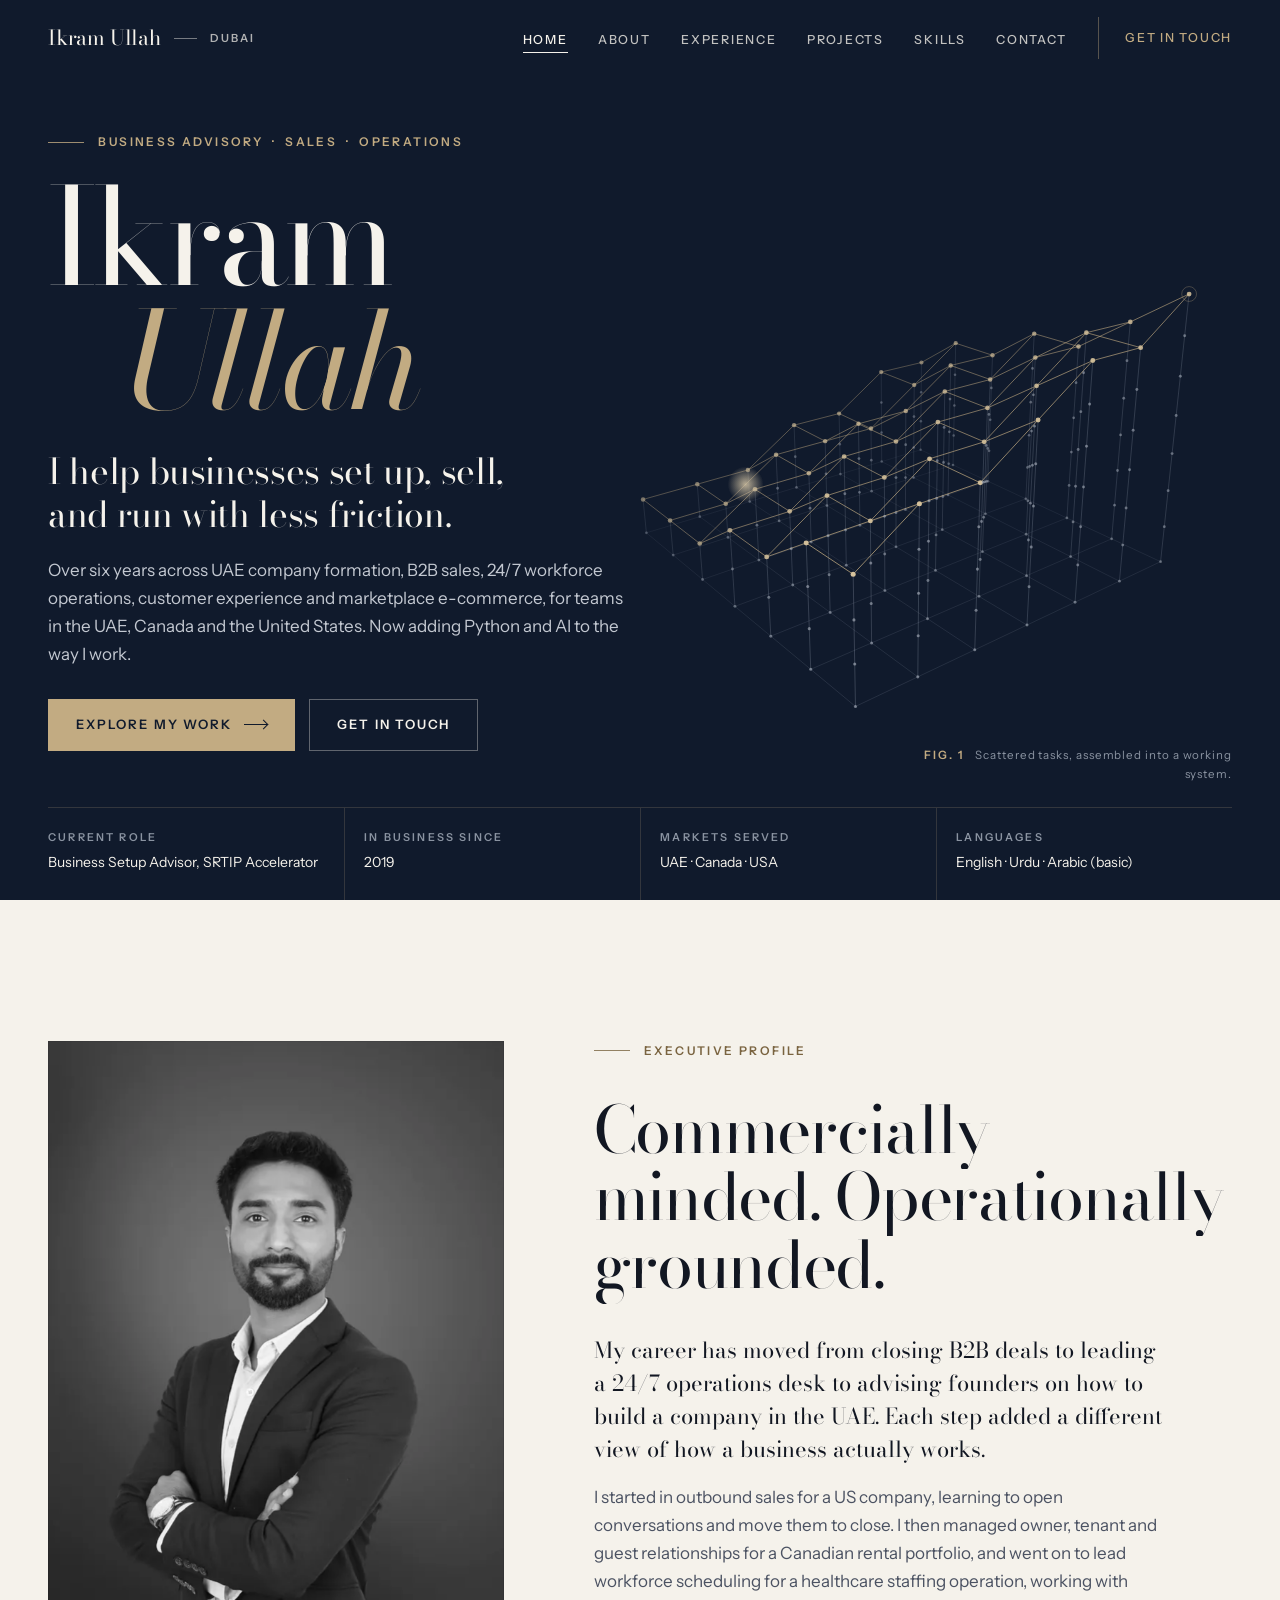
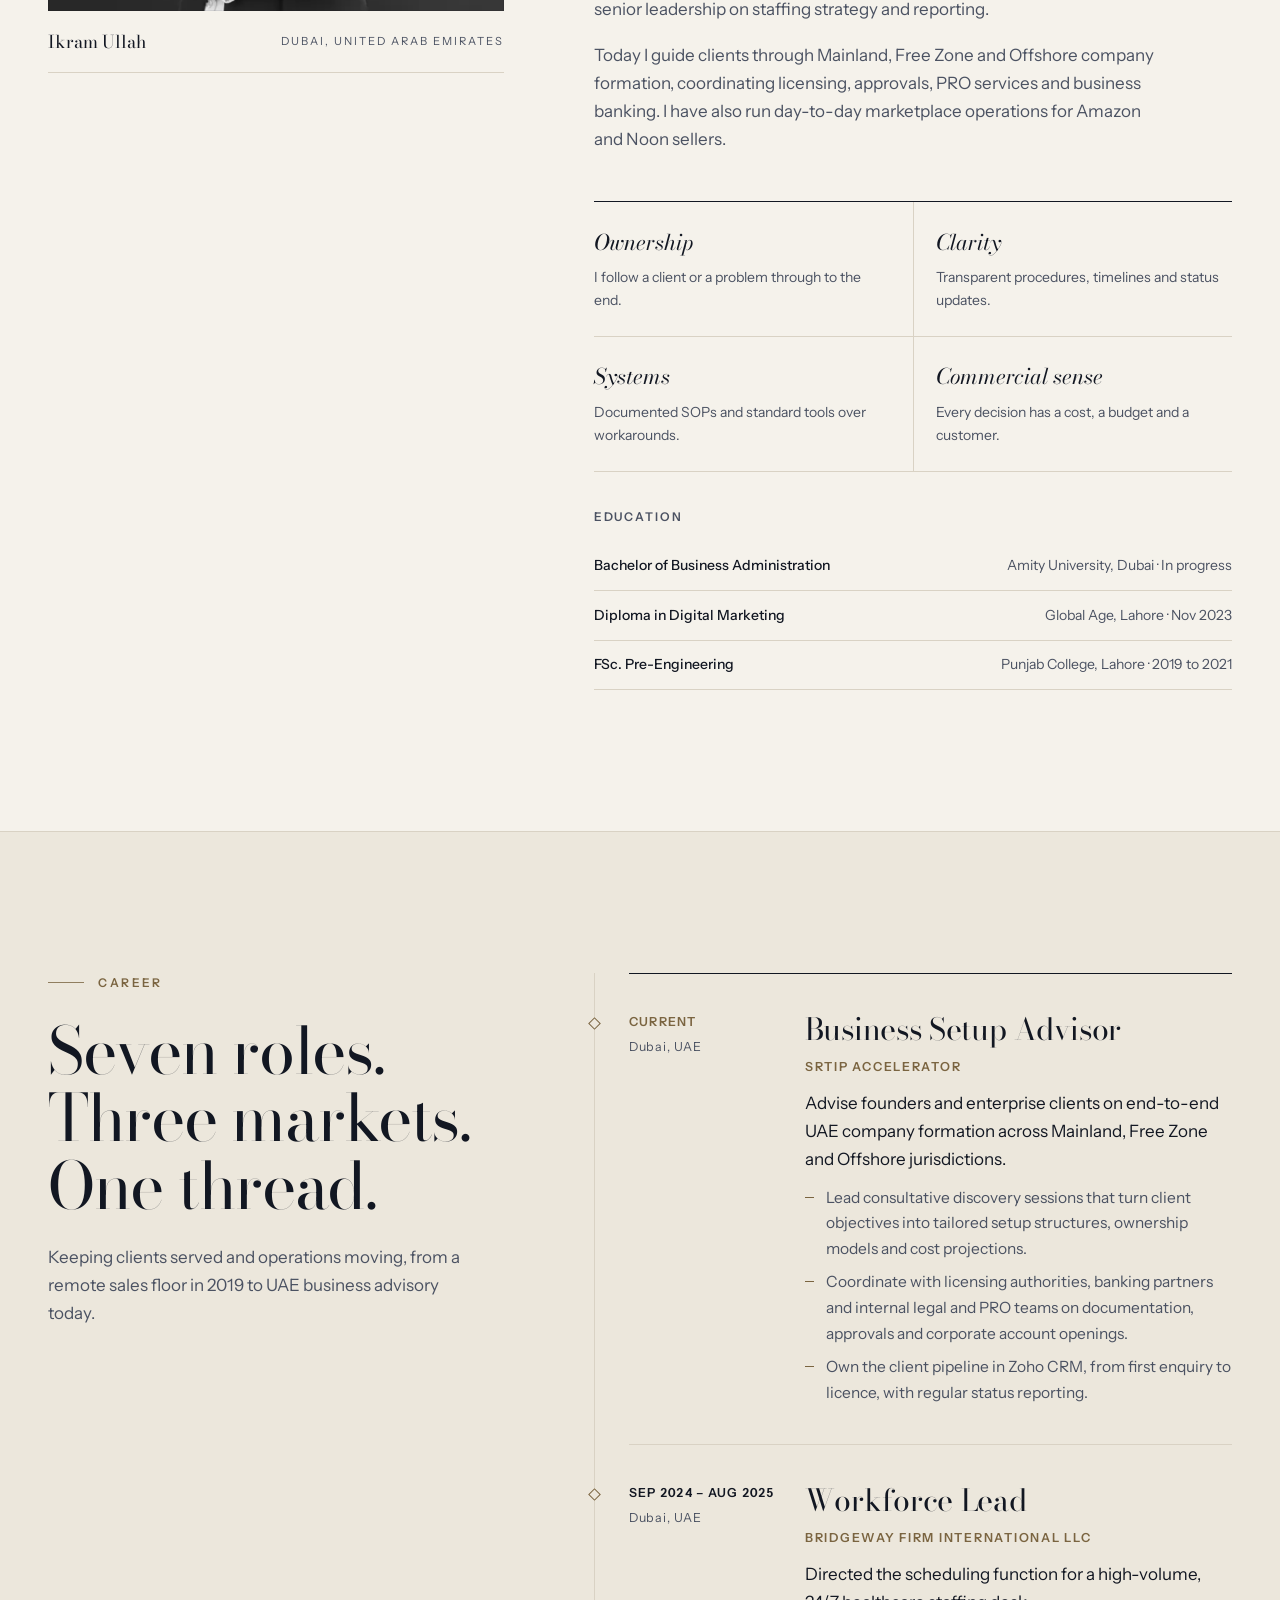
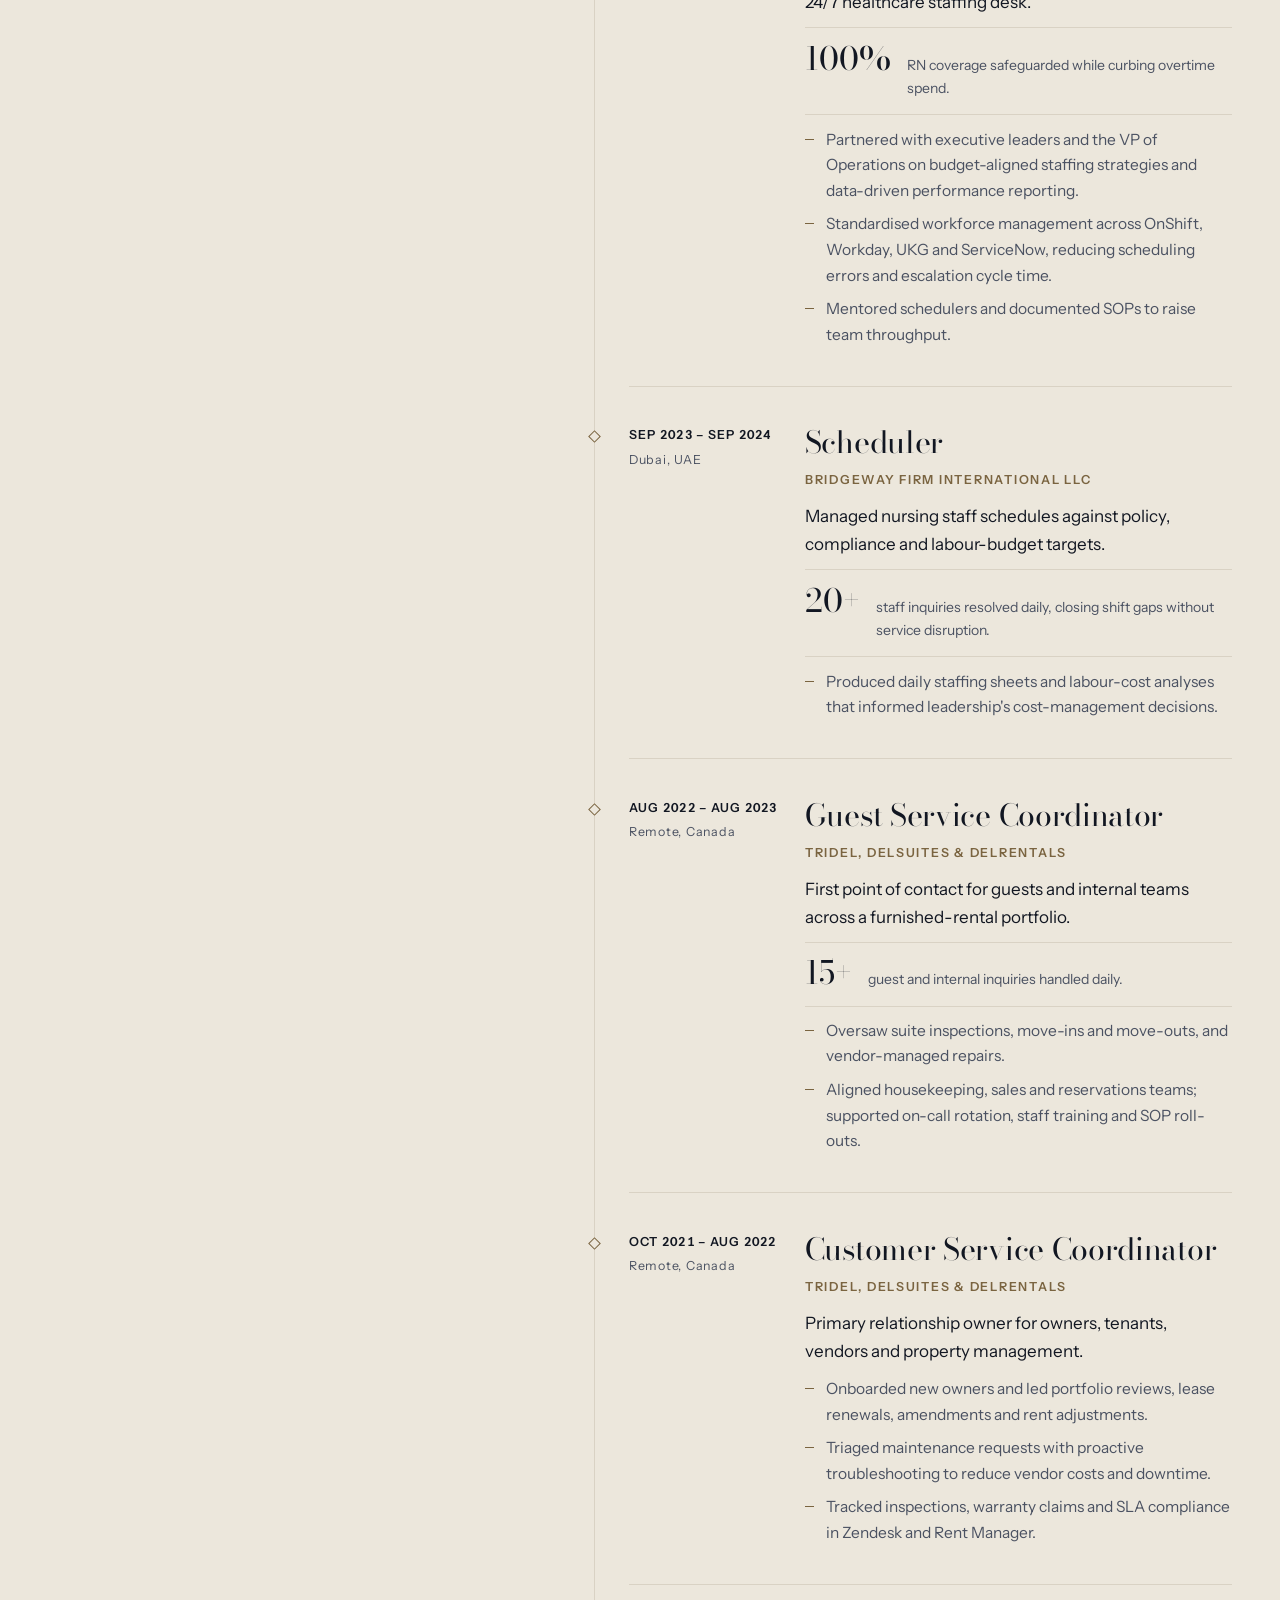
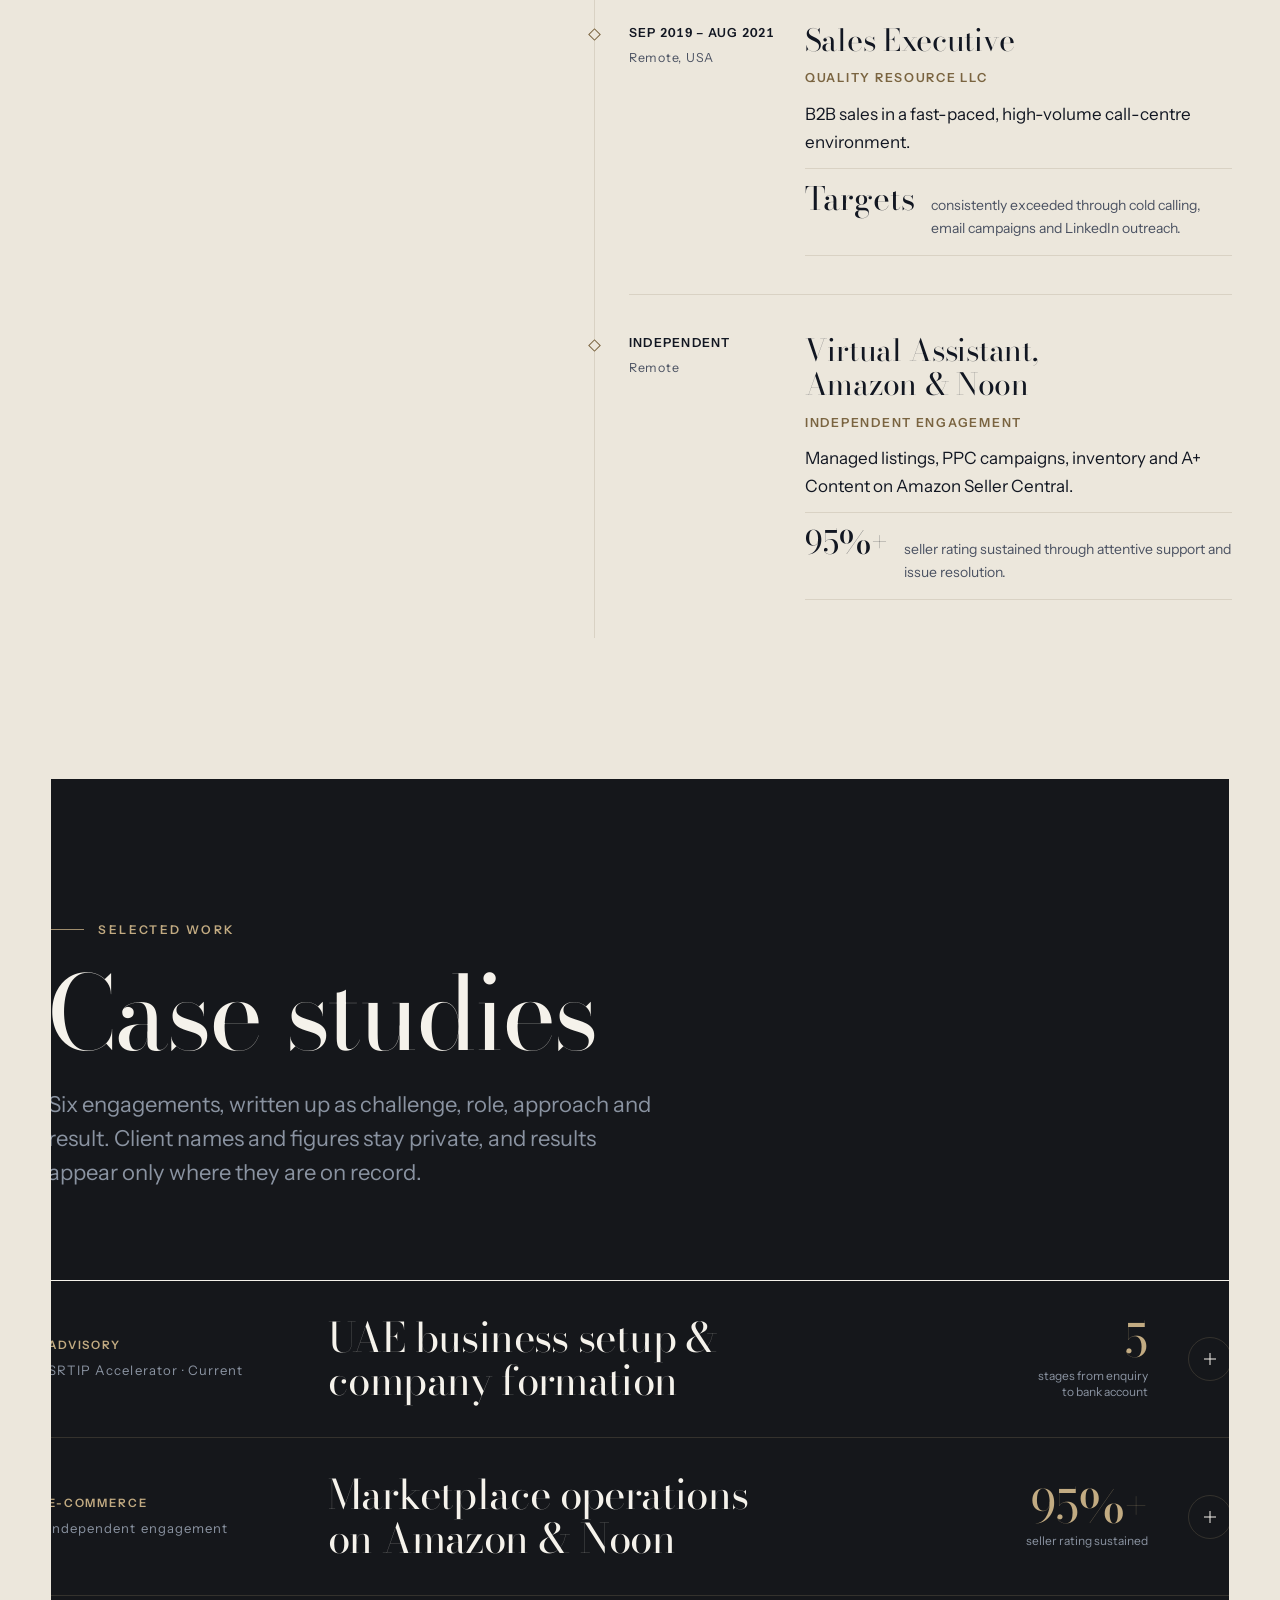
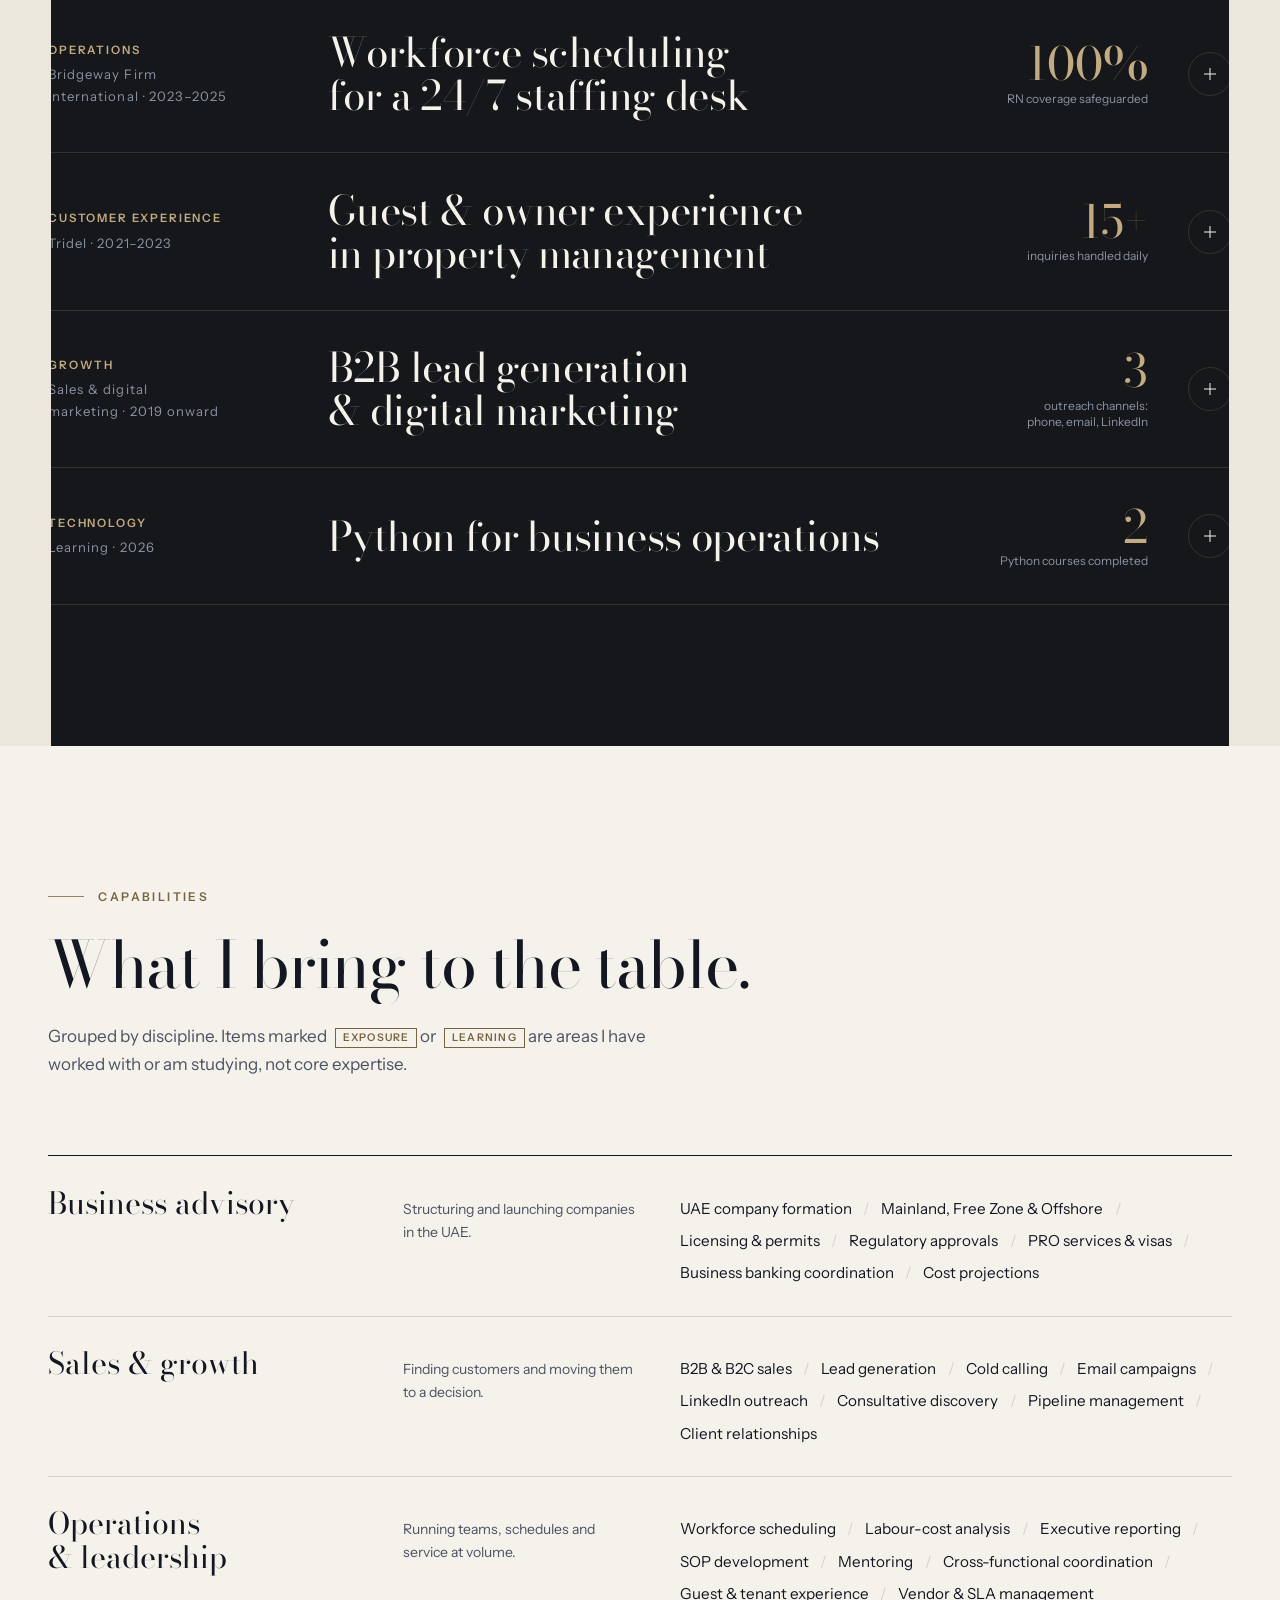
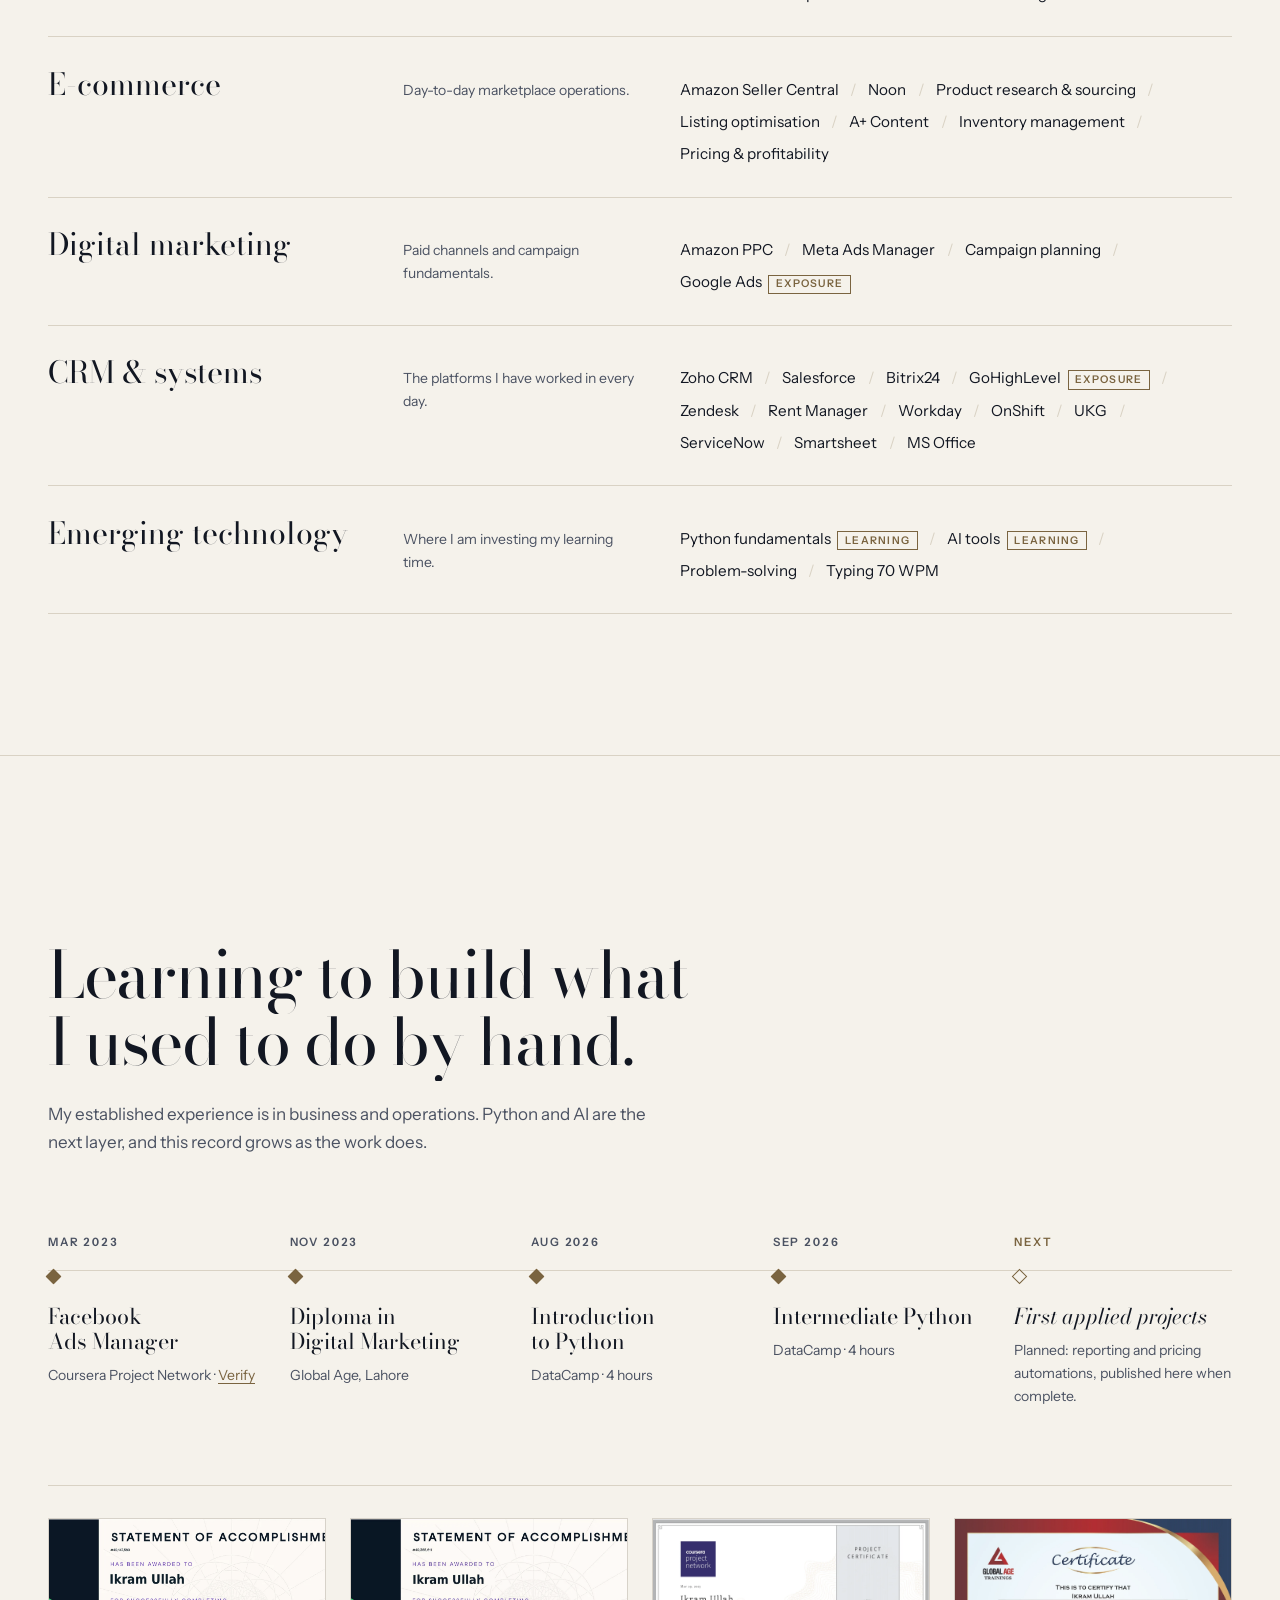
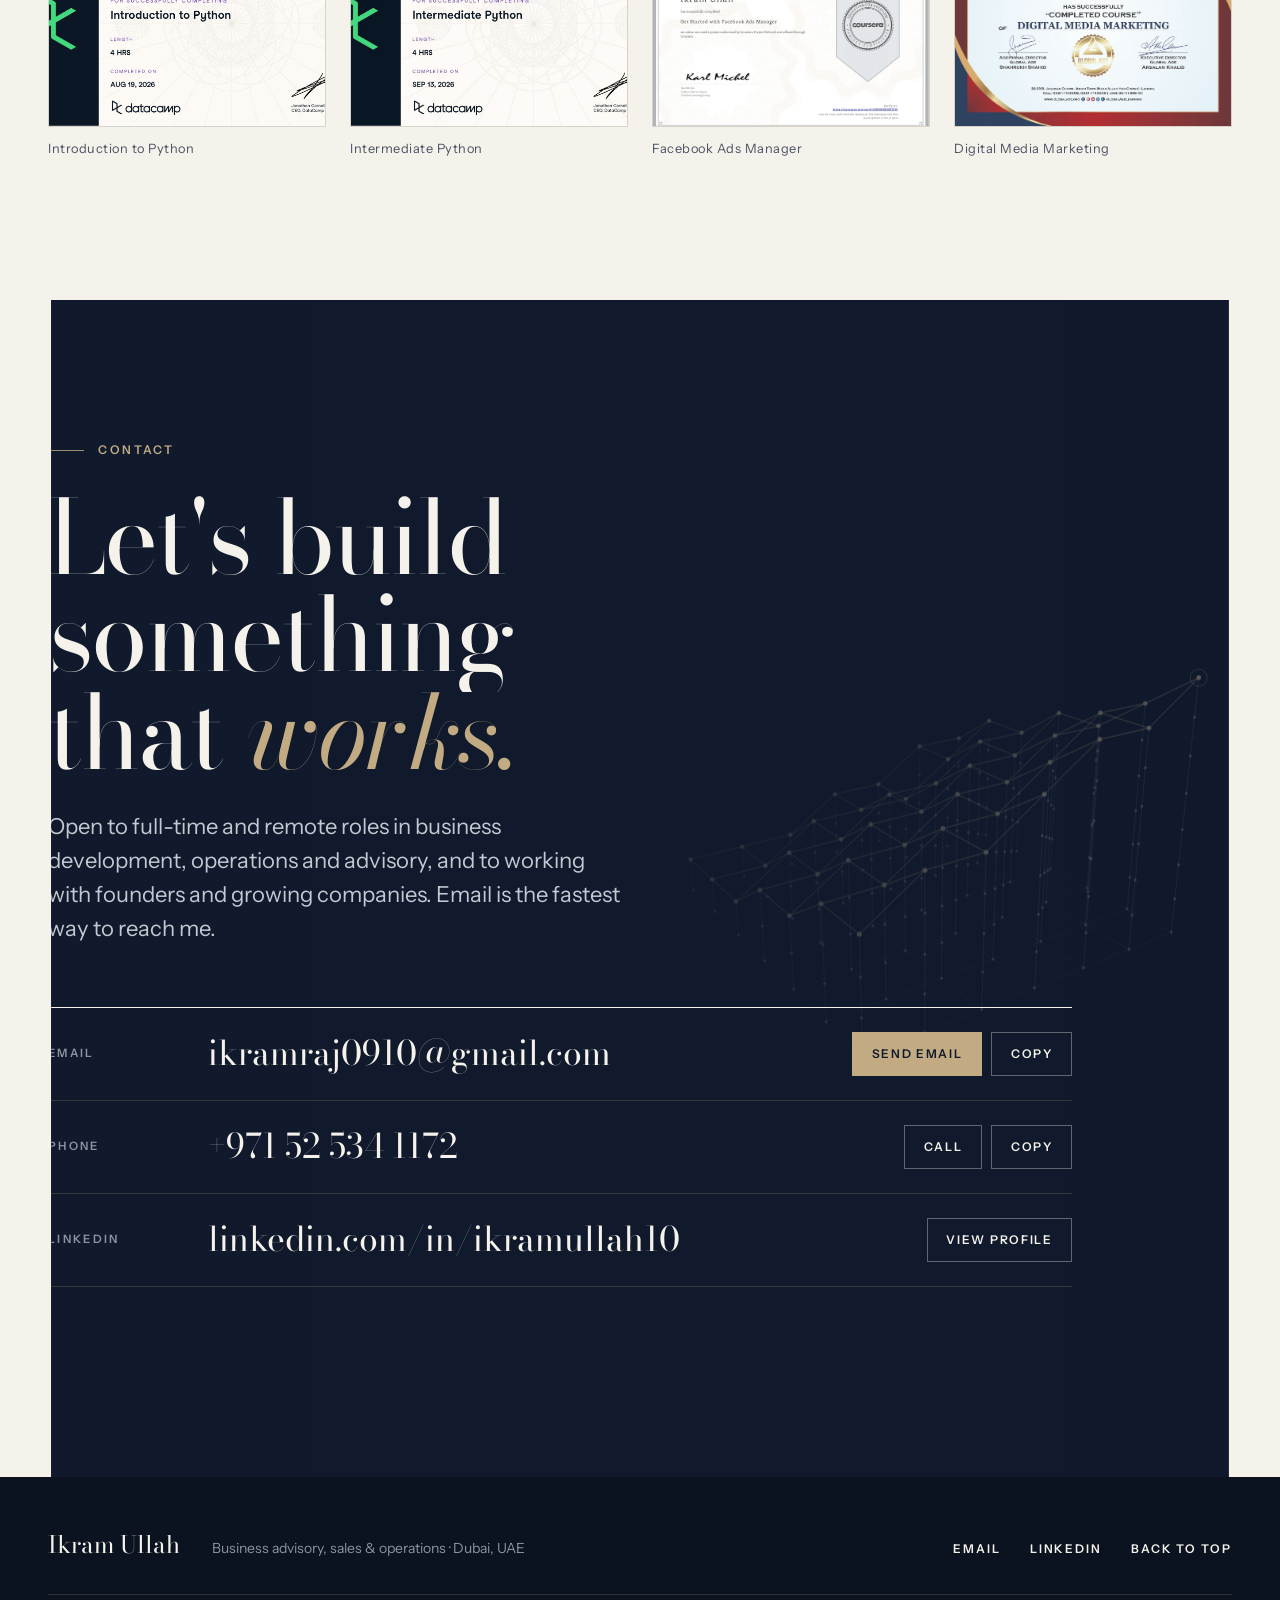
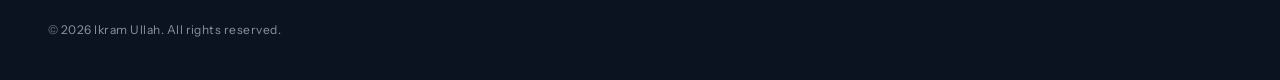
==== commit abb97e05: "Redesign portfolio as executive digital experience Midnight/ivory art direction, canvas growth-latti" ====
--- a/index.html
+++ b/index.html
@@ -5,27 +5,26 @@
 <meta name="viewport" content="width=device-width, initial-scale=1, viewport-fit=cover">
 <title>Ikram Ullah</title>
 <meta name="claude:viewport-fit-sides" content="cover">
-<meta name="description" content="Ikram Ullah is a Dubai-based business, operations and growth professional working across UAE business setup advisory, sales, workforce operations, customer experience and e-commerce.">
+<meta name="description" content="Ikram Ullah is a Dubai-based business professional with over six years across UAE business setup advisory, B2B sales, workforce operations, customer experience and marketplace e-commerce.">
 <meta name="author" content="Ikram Ullah">
-<meta name="theme-color" content="#f4f2ee" media="(prefers-color-scheme: light)">
-<meta name="theme-color" content="#161819" media="(prefers-color-scheme: dark)">
+<meta name="theme-color" content="#101a2c">
 <meta property="og:type" content="profile">
-<meta property="og:title" content="Ikram Ullah, Business, Operations &amp; Growth Professional">
-<meta property="og:description" content="Dubai-based professional working across UAE business setup advisory, sales, operations, customer experience and e-commerce since 2019.">
+<meta property="og:title" content="Ikram Ullah, Business Advisory, Sales &amp; Operations">
+<meta property="og:description" content="Dubai-based business professional working across UAE company formation, B2B sales, operations, customer experience and e-commerce since 2019.">
 <meta property="og:image" content="assets/img/og-image.jpg">
 <meta property="og:image:width" content="1200">
 <meta property="og:image:height" content="630">
 <meta property="profile:first_name" content="Ikram">
 <meta property="profile:last_name" content="Ullah">
 <meta name="twitter:card" content="summary_large_image">
-<meta name="twitter:title" content="Ikram Ullah, Business, Operations &amp; Growth Professional">
-<meta name="twitter:description" content="Dubai-based professional working across UAE business setup advisory, sales, operations, customer experience and e-commerce.">
+<meta name="twitter:title" content="Ikram Ullah, Business Advisory, Sales &amp; Operations">
+<meta name="twitter:description" content="Dubai-based business professional working across UAE company formation, B2B sales, operations and e-commerce.">
 <meta name="twitter:image" content="assets/img/og-image.jpg">
 <link rel="icon" href="favicon.svg" type="image/svg+xml">
 <link rel="apple-touch-icon" href="assets/img/apple-touch-icon.png">
 <link rel="preconnect" href="https://fonts.googleapis.com">
 <link rel="preconnect" href="https://fonts.gstatic.com" crossorigin>
-<link rel="stylesheet" href="https://fonts.googleapis.com/css2?family=Newsreader:ital,opsz,wght@0,6..72,300..600;1,6..72,300..500&family=Hanken+Grotesk:wght@400;500;600&family=IBM+Plex+Mono:wght@400;500&display=swap">
+<link rel="stylesheet" href="https://fonts.googleapis.com/css2?family=Bodoni+Moda:ital,opsz,wght@0,6..96,400..700;1,6..96,400..600&family=Instrument+Sans:wght@400..600&display=swap">
 <link rel="stylesheet" href="styles.css">
 <script>document.documentElement.classList.add("js");</script>
 <script type="application/ld+json">
@@ -34,8 +33,9 @@
   "@type": "Person",
   "name": "Ikram Ullah",
   "jobTitle": "Business Setup Advisor",
-  "description": "Business, operations and growth professional based in Dubai, UAE.",
+  "description": "Business advisory, sales and operations professional based in Dubai, UAE.",
   "email": "mailto:ikramraj0910@gmail.com",
+  "telephone": "+971525341172",
   "address": { "@type": "PostalAddress", "addressLocality": "Dubai", "addressCountry": "AE" },
   "sameAs": ["https://www.linkedin.com/in/ikramullah10/"],
   "knowsLanguage": ["English", "Urdu", "Arabic"]
@@ -45,694 +45,624 @@
 <body>
 <a class="skip" href="#main">Skip to content</a>
 
-<header class="site-header" id="top">
-  <div class="wrap header-inner">
+<header class="site-header" id="site-header" data-tone="dark">
+  <div class="frame header-inner">
     <a class="mark" href="#home" aria-label="Ikram Ullah, back to top">
-      <span class="mark-monogram" aria-hidden="true">IU</span>
       <span class="mark-name">Ikram Ullah</span>
+      <span class="mark-sep" aria-hidden="true"></span>
+      <span class="mark-place">Dubai</span>
     </a>
     <nav class="nav" aria-label="Primary">
-      <button class="nav-toggle" type="button" aria-expanded="false" aria-controls="nav-list">
-        <span class="nav-toggle-label">Menu</span>
-        <span class="nav-toggle-bars" aria-hidden="true"></span>
-      </button>
-      <ul class="nav-list" id="nav-list">
+      <ul class="nav-list">
         <li><a href="#home">Home</a></li>
         <li><a href="#about">About</a></li>
         <li><a href="#experience">Experience</a></li>
         <li><a href="#projects">Projects</a></li>
         <li><a href="#skills">Skills</a></li>
         <li><a href="#contact">Contact</a></li>
-        <li class="nav-cta-item"><a class="btn btn-small btn-solid" href="#contact">Get in touch</a></li>
       </ul>
+      <a class="nav-cta" href="#contact">Get in touch</a>
+      <button class="menu-btn" type="button" id="menu-btn" aria-expanded="false" aria-controls="menu">
+        <span class="menu-btn-label">Menu</span>
+        <span class="menu-btn-lines" aria-hidden="true"><i></i><i></i></span>
+      </button>
     </nav>
   </div>
 </header>
 
+<div class="menu" id="menu" hidden>
+  <div class="frame menu-inner">
+    <ul class="menu-list">
+      <li><a href="#home"><span>Home</span></a></li>
+      <li><a href="#about"><span>About</span></a></li>
+      <li><a href="#experience"><span>Experience</span></a></li>
+      <li><a href="#projects"><span>Projects</span></a></li>
+      <li><a href="#skills"><span>Skills</span></a></li>
+      <li><a href="#contact"><span>Contact</span></a></li>
+    </ul>
+    <div class="menu-foot">
+      <a href="mailto:ikramraj0910@gmail.com">ikramraj0910@gmail.com</a>
+      <a href="https://www.linkedin.com/in/ikramullah10/" target="_blank" rel="noopener">LinkedIn</a>
+    </div>
+  </div>
+</div>
+
 <main id="main">
 
-  <!-- HERO -->
-  <section class="hero" id="home" aria-labelledby="hero-title">
-    <div class="wrap hero-grid">
+  <!-- ============ HERO ============ -->
+  <section class="hero tone-dark" id="home" data-tone="dark" aria-labelledby="hero-name">
+    <canvas class="lattice" id="lattice" aria-hidden="true"></canvas>
+    <div class="hero-veil" aria-hidden="true"></div>
+
+    <div class="frame hero-inner">
       <div class="hero-copy">
-        <p class="eyebrow hero-in" style="--d:0">Dubai, UAE &nbsp;·&nbsp; Working since 2019</p>
-        <h1 class="hero-title hero-in" id="hero-title" style="--d:1">
-          <span class="hero-name">Ikram Ullah</span>
-          <span class="hero-role">Business, operations <em>&amp;</em> growth professional</span>
+        <p class="kicker" data-intro="0">Business Advisory &nbsp;·&nbsp; Sales &nbsp;·&nbsp; Operations</p>
+        <h1 class="hero-name" id="hero-name">
+          <span class="line"><span data-intro="1">Ikram</span></span>
+          <span class="line"><span data-intro="2">Ullah</span></span>
         </h1>
-        <p class="hero-lede hero-in" style="--d:2">
-          I help businesses get set up, win clients and run smoothly. My work spans UAE company formation advisory,
-          B2B sales, workforce operations, customer experience and marketplace e-commerce, across teams in the UAE,
-          Canada and the United States.
+        <p class="hero-headline" data-intro="3">I help businesses set up, sell, and run with less friction.</p>
+        <p class="hero-intro" data-intro="4">
+          Over six years across UAE company formation, B2B sales, 24/7 workforce operations, customer experience
+          and marketplace e-commerce, for teams in the UAE, Canada and the United States. Now adding Python and AI
+          to the way I work.
         </p>
-        <p class="hero-sub hero-in" style="--d:3">
-          I am now building my technical skills in Python, with a long-term focus on applying AI and technology to how businesses operate.
-        </p>
-        <div class="hero-actions hero-in" style="--d:4">
-          <a class="btn btn-solid" href="#projects">Explore My Work</a>
-          <a class="btn btn-line" href="#contact">Get in Touch</a>
+        <div class="hero-actions" data-intro="5">
+          <a class="btn btn-gold" href="#projects">Explore My Work <span class="btn-arrow" aria-hidden="true"></span></a>
+          <a class="btn btn-ghost" href="#contact">Get in Touch</a>
         </div>
       </div>
-
-      <figure class="hero-portrait hero-in" style="--d:2">
-        <picture>
-          <source type="image/webp" srcset="assets/img/ikram-ullah-640.webp 640w, assets/img/ikram-ullah-1000.webp 1000w" sizes="(min-width: 900px) 36vw, 80vw">
-          <img src="assets/img/ikram-ullah-640.jpg" srcset="assets/img/ikram-ullah-640.jpg 640w, assets/img/ikram-ullah-1000.jpg 1000w" sizes="(min-width: 900px) 36vw, 80vw" width="640" height="960" alt="Portrait of Ikram Ullah in a dark blazer and white shirt, arms crossed" fetchpriority="high">
-        </picture>
-        <figcaption>
-          <span>Currently</span>
-          Business Setup Advisor, SRTIP Accelerator
-        </figcaption>
+      <p class="fig-caption" data-intro="5" aria-hidden="true"><span>Fig. 1</span> Scattered tasks, assembled into a working system.</p>
+    </div>
+
+    <div class="frame">
+      <dl class="hero-ledger" data-intro="6">
+        <div><dt>Current role</dt><dd>Business Setup Advisor, SRTIP Accelerator</dd></div>
+        <div><dt>In business since</dt><dd>2019</dd></div>
+        <div><dt>Markets served</dt><dd>UAE · Canada · USA</dd></div>
+        <div><dt>Languages</dt><dd>English · Urdu · Arabic (basic)</dd></div>
+      </dl>
+    </div>
+  </section>
+
+  <!-- ============ PROFILE ============ -->
+  <section class="profile tone-light" id="about" data-tone="light" aria-labelledby="about-title">
+    <div class="frame profile-grid">
+      <figure class="portrait" data-reveal>
+        <div class="portrait-frame">
+          <picture>
+            <source type="image/webp" srcset="assets/img/ikram-ullah-640.webp 640w, assets/img/ikram-ullah-1000.webp 1000w" sizes="(min-width: 960px) 34vw, 90vw">
+            <img class="portrait-img" src="assets/img/ikram-ullah-640.jpg" srcset="assets/img/ikram-ullah-640.jpg 640w, assets/img/ikram-ullah-1000.jpg 1000w" sizes="(min-width: 960px) 34vw, 90vw" width="640" height="960" loading="lazy" alt="Portrait of Ikram Ullah in a dark blazer and white shirt, arms crossed">
+          </picture>
+        </div>
+        <figcaption>Ikram Ullah <span>Dubai, United Arab Emirates</span></figcaption>
       </figure>
-    </div>
-
-    <div class="wrap">
-      <dl class="hero-facts">
-        <div><dt>Practice</dt><dd>Business setup · Sales · Operations · E-commerce</dd></div>
-        <div><dt>Markets served</dt><dd>UAE, Canada &amp; USA</dd></div>
-        <div><dt>Languages</dt><dd>English, Urdu, Arabic (basic)</dd></div>
-      </dl>
+
+      <div class="profile-copy">
+        <p class="kicker" data-reveal>Executive profile</p>
+        <h2 class="display-2" id="about-title" data-split>Commercially minded. Operationally grounded.</h2>
+        <div class="profile-text" data-reveal>
+          <p class="standfirst">My career has moved from closing B2B deals to leading a 24/7 operations desk to advising founders on how to build a company in the UAE. Each step added a different view of how a business actually works.</p>
+          <p>I started in outbound sales for a US company, learning to open conversations and move them to close. I then managed owner, tenant and guest relationships for a Canadian rental portfolio, and went on to lead workforce scheduling for a healthcare staffing operation, working with senior leadership on staffing strategy and reporting.</p>
+          <p>Today I guide clients through Mainland, Free Zone and Offshore company formation, coordinating licensing, approvals, PRO services and business banking. I have also run day-to-day marketplace operations for Amazon and Noon sellers.</p>
+        </div>
+
+        <ul class="principles" data-reveal-group>
+          <li data-reveal><h3>Ownership</h3><p>I follow a client or a problem through to the end.</p></li>
+          <li data-reveal><h3>Clarity</h3><p>Transparent procedures, timelines and status updates.</p></li>
+          <li data-reveal><h3>Systems</h3><p>Documented SOPs and standard tools over workarounds.</p></li>
+          <li data-reveal><h3>Commercial sense</h3><p>Every decision has a cost, a budget and a customer.</p></li>
+        </ul>
+
+        <div class="education" data-reveal>
+          <h3 class="label">Education</h3>
+          <ul>
+            <li><span>Bachelor of Business Administration</span><span>Amity University, Dubai · In progress</span></li>
+            <li><span>Diploma in Digital Marketing</span><span>Global Age, Lahore · Nov 2023</span></li>
+            <li><span>FSc. Pre-Engineering</span><span>Punjab College, Lahore · 2019 to 2021</span></li>
+          </ul>
+        </div>
+      </div>
     </div>
   </section>
 
-  <!-- ABOUT -->
-  <section class="section" id="about" aria-labelledby="about-title">
-    <div class="wrap split">
-      <header class="section-head">
-        <p class="eyebrow">About</p>
-        <h2 class="section-title" id="about-title">Client-facing by training, operational by habit.</h2>
+  <!-- ============ EXPERIENCE ============ -->
+  <section class="experience tone-light" id="experience" data-tone="light" aria-labelledby="experience-title">
+    <div class="frame exp-grid">
+      <header class="exp-head">
+        <p class="kicker" data-reveal>Career</p>
+        <h2 class="display-2" id="experience-title" data-split>Seven roles. Three markets. One thread.</h2>
+        <p class="exp-lede" data-reveal>Keeping clients served and operations moving, from a remote sales floor in 2019 to UAE business advisory today.</p>
       </header>
-      <div class="section-body about-body">
-        <div class="prose">
-          <p class="lead">
-            My career started on the phones. As a Sales Executive for a US company, I spent two years cold calling,
-            writing outreach emails and prospecting on LinkedIn, and I learned to move a conversation from first contact
-            to a closed deal.
-          </p>
-          <p>
-            From there I moved into service and operations. At Tridel's DelSuites and Delrentals, I looked after owners,
-            tenants and guests across a Canadian rental portfolio, coordinating inspections, renewals, vendors and
-            housekeeping so the experience felt seamless from the outside. At Bridgeway Firm International, I joined as a
-            Scheduler and went on to lead the workforce scheduling function for a 24/7 healthcare staffing desk, working
-            with senior leadership on staffing strategy and reporting.
-          </p>
-          <p>
-            Today I advise founders and companies on setting up in the UAE: choosing between Mainland, Free Zone and
-            Offshore structures, then coordinating licensing, approvals, PRO services and business banking. Alongside
-            this, I have supported Amazon and Noon sellers with listings, content, advertising and day-to-day marketplace operations.
-          </p>
-          <p>
-            Across every role, my approach has stayed the same. I take ownership of the outcome, keep everyone informed,
-            and turn recurring work into clear processes. That interest in repeatable systems is what is drawing me toward
-            Python and AI.
-          </p>
-        </div>
-
-        <aside class="about-aside" aria-label="Education and languages">
-          <div class="aside-block">
-            <h3 class="aside-title">Education</h3>
-            <ul class="aside-list">
-              <li><strong>Bachelor of Business Administration</strong><span>Amity University, Dubai · In progress</span></li>
-              <li><strong>Diploma in Digital Marketing</strong><span>Global Age, Lahore · Nov 2023</span></li>
-              <li><strong>FSc. Pre-Engineering</strong><span>Punjab College, Lahore · 2019 to 2021</span></li>
-            </ul>
-          </div>
-          <div class="aside-block">
-            <h3 class="aside-title">How I work</h3>
-            <ul class="principles">
-              <li><strong>Ownership.</strong> I follow a client or a problem through to the end.</li>
-              <li><strong>Clarity.</strong> Transparent timelines, procedures and status updates.</li>
-              <li><strong>Process.</strong> Documented SOPs over heroics.</li>
-              <li><strong>Commercial sense.</strong> Every decision has a cost and a customer.</li>
-            </ul>
-          </div>
-        </aside>
-      </div>
-    </div>
-  </section>
-
-  <!-- EXPERIENCE -->
-  <section class="section section-alt" id="experience" aria-labelledby="experience-title">
-    <div class="wrap split">
-      <header class="section-head">
-        <p class="eyebrow">Experience</p>
-        <h2 class="section-title" id="experience-title">Seven roles, one thread: keeping clients and operations moving.</h2>
-      </header>
-
-      <ol class="timeline section-body">
-        <li class="role">
-          <div class="role-meta">
-            <p class="role-date"><span class="status-dot" aria-hidden="true"></span>Present</p>
-            <p class="role-place">Dubai, UAE</p>
-          </div>
-          <div class="role-main">
+
+      <ol class="roles" id="roles">
+        <li class="role-progress" aria-hidden="true"><span id="role-progress-bar"></span></li>
+        <li class="role" data-reveal>
+          <p class="role-when"><span class="role-live">Current</span><span>Dubai, UAE</span></p>
+          <div class="role-body">
             <h3 class="role-title">Business Setup Advisor</h3>
             <p class="role-org">SRTIP Accelerator</p>
-            <p class="role-summary">Advise founders and enterprise clients on end-to-end UAE company formation, from the first consultation to an operating licence and bank account.</p>
+            <p class="role-sum">Advise founders and enterprise clients on end-to-end UAE company formation across Mainland, Free Zone and Offshore jurisdictions.</p>
             <ul class="role-points">
-              <li>Advise on Mainland, Free Zone and Offshore jurisdictions, covering licensing, permits, regulatory approvals and PRO services.</li>
-              <li>Run consultative discovery sessions that turn client objectives into tailored setup structures, ownership models and cost projections, with full transparency on procedures and timelines.</li>
-              <li>Coordinate with licensing authorities, banking partners and internal legal and PRO teams to move documentation, approvals and corporate account openings forward.</li>
-              <li>Own the client pipeline in Zoho CRM, managing follow-ups, stage progression and status reporting from lead to licence.</li>
+              <li>Lead consultative discovery sessions that turn client objectives into tailored setup structures, ownership models and cost projections.</li>
+              <li>Coordinate with licensing authorities, banking partners and internal legal and PRO teams on documentation, approvals and corporate account openings.</li>
+              <li>Own the client pipeline in Zoho CRM, from first enquiry to licence, with regular status reporting.</li>
             </ul>
-            <ul class="tags" aria-label="Skills used">
-              <li>Company formation</li><li>Client advisory</li><li>PRO services</li><li>Zoho CRM</li>
-            </ul>
           </div>
         </li>
-
-        <li class="role">
-          <div class="role-meta">
-            <p class="role-date">Sep 2024 – Aug 2025</p>
-            <p class="role-place">Dubai, UAE</p>
-          </div>
-          <div class="role-main">
+        <li class="role" data-reveal>
+          <p class="role-when"><span>Sep 2024 – Aug 2025</span><span>Dubai, UAE</span></p>
+          <div class="role-body">
             <h3 class="role-title">Workforce Lead</h3>
             <p class="role-org">Bridgeway Firm International LLC</p>
-            <p class="role-summary">Led the scheduling function for a high-volume, 24/7 healthcare staffing operation.</p>
+            <p class="role-sum">Directed the scheduling function for a high-volume, 24/7 healthcare staffing desk.</p>
+            <p class="role-impact"><span>100%</span> RN coverage safeguarded while curbing overtime spend.</p>
             <ul class="role-points">
-              <li>Directed scheduling across recruitment, training and real-time workforce adjustments, safeguarding 100% RN coverage while curbing overtime spend.</li>
-              <li>Partnered with executive leaders and the VP of Operations to implement budget-aligned staffing strategies and data-driven performance reporting.</li>
+              <li>Partnered with executive leaders and the VP of Operations on budget-aligned staffing strategies and data-driven performance reporting.</li>
               <li>Standardised workforce management across OnShift, Workday, UKG and ServiceNow, reducing scheduling errors and escalation cycle time.</li>
               <li>Mentored schedulers and documented SOPs to raise team throughput.</li>
             </ul>
-            <ul class="tags" aria-label="Skills used">
-              <li>Team leadership</li><li>Workforce planning</li><li>Reporting</li><li>SOPs</li>
-            </ul>
           </div>
         </li>
-
-        <li class="role">
-          <div class="role-meta">
-            <p class="role-date">Sep 2023 – Sep 2024</p>
-            <p class="role-place">Dubai, UAE</p>
-          </div>
-          <div class="role-main">
+        <li class="role" data-reveal>
+          <p class="role-when"><span>Sep 2023 – Sep 2024</span><span>Dubai, UAE</span></p>
+          <div class="role-body">
             <h3 class="role-title">Scheduler</h3>
             <p class="role-org">Bridgeway Firm International LLC</p>
-            <p class="role-summary">Managed nursing staff schedules against policy, compliance and labour-budget targets.</p>
+            <p class="role-sum">Managed nursing staff schedules against policy, compliance and labour-budget targets.</p>
+            <p class="role-impact"><span>20+</span> staff inquiries resolved daily, closing shift gaps without service disruption.</p>
             <ul class="role-points">
               <li>Produced daily staffing sheets and labour-cost analyses that informed leadership's cost-management decisions.</li>
-              <li>Resolved 20+ staff inquiries a day in real time, closing shift gaps and conflicts without service disruption.</li>
             </ul>
-            <ul class="tags" aria-label="Skills used">
-              <li>Scheduling</li><li>Compliance</li><li>Labour-cost analysis</li>
-            </ul>
           </div>
         </li>
-
-        <li class="role">
-          <div class="role-meta">
-            <p class="role-date">Aug 2022 – Aug 2023</p>
-            <p class="role-place">Remote, Canada</p>
-          </div>
-          <div class="role-main">
+        <li class="role" data-reveal>
+          <p class="role-when"><span>Aug 2022 – Aug 2023</span><span>Remote, Canada</span></p>
+          <div class="role-body">
             <h3 class="role-title">Guest Service Coordinator</h3>
             <p class="role-org">TRIDEL, DelSuites &amp; Delrentals</p>
-            <p class="role-summary">First point of contact for guests and internal teams across a furnished-rental portfolio.</p>
+            <p class="role-sum">First point of contact for guests and internal teams across a furnished-rental portfolio.</p>
+            <p class="role-impact"><span>15+</span> guest and internal inquiries handled daily.</p>
             <ul class="role-points">
-              <li>Handled 15+ guest and internal inquiries a day with prompt, courteous follow-through on every request.</li>
-              <li>Oversaw suite inspections, move-ins and move-outs, and vendor-managed repairs for timely, on-brand fulfilment.</li>
-              <li>Aligned housekeeping, sales and reservations teams around a seamless guest experience.</li>
-              <li>Supported the on-call rotation, staff training and SOP roll-outs that strengthened service consistency.</li>
+              <li>Oversaw suite inspections, move-ins and move-outs, and vendor-managed repairs.</li>
+              <li>Aligned housekeeping, sales and reservations teams; supported on-call rotation, staff training and SOP roll-outs.</li>
             </ul>
-            <ul class="tags" aria-label="Skills used">
-              <li>Guest services</li><li>Vendor coordination</li><li>Cross-team alignment</li>
-            </ul>
           </div>
         </li>
-
-        <li class="role">
-          <div class="role-meta">
-            <p class="role-date">Oct 2021 – Aug 2022</p>
-            <p class="role-place">Remote, Canada</p>
-          </div>
-          <div class="role-main">
+        <li class="role" data-reveal>
+          <p class="role-when"><span>Oct 2021 – Aug 2022</span><span>Remote, Canada</span></p>
+          <div class="role-body">
             <h3 class="role-title">Customer Service Coordinator</h3>
             <p class="role-org">TRIDEL, DelSuites &amp; Delrentals</p>
-            <p class="role-summary">Primary relationship owner for owners, tenants, vendors and property management.</p>
+            <p class="role-sum">Primary relationship owner for owners, tenants, vendors and property management.</p>
             <ul class="role-points">
-              <li>Onboarded new owners and led periodic portfolio reviews, lease renewals, amendments and rent adjustments.</li>
-              <li>Triaged maintenance requests and applied proactive troubleshooting to reduce vendor costs and downtime.</li>
-              <li>Tracked inspections, warranty claims and SLA compliance in Zendesk, Rent Manager and related property management systems.</li>
+              <li>Onboarded new owners and led portfolio reviews, lease renewals, amendments and rent adjustments.</li>
+              <li>Triaged maintenance requests with proactive troubleshooting to reduce vendor costs and downtime.</li>
+              <li>Tracked inspections, warranty claims and SLA compliance in Zendesk and Rent Manager.</li>
             </ul>
-            <ul class="tags" aria-label="Skills used">
-              <li>Relationship management</li><li>Property management</li><li>Zendesk</li><li>Rent Manager</li>
-            </ul>
           </div>
         </li>
-
-        <li class="role">
-          <div class="role-meta">
-            <p class="role-date">Sep 2019 – Aug 2021</p>
-            <p class="role-place">Remote, USA</p>
-          </div>
-          <div class="role-main">
+        <li class="role" data-reveal>
+          <p class="role-when"><span>Sep 2019 – Aug 2021</span><span>Remote, USA</span></p>
+          <div class="role-body">
             <h3 class="role-title">Sales Executive</h3>
             <p class="role-org">Quality Resource LLC</p>
-            <p class="role-summary">B2B sales in a fast-paced, high-volume call-centre environment.</p>
-            <ul class="role-points">
-              <li>Drove B2B growth through cold calling, email campaigns and LinkedIn outreach, consistently exceeding assigned sales targets.</li>
-              <li>Applied disciplined time and pipeline management to move leads to close.</li>
-            </ul>
-            <ul class="tags" aria-label="Skills used">
-              <li>B2B sales</li><li>Lead generation</li><li>Outreach</li>
-            </ul>
+            <p class="role-sum">B2B sales in a fast-paced, high-volume call-centre environment.</p>
+            <p class="role-impact"><span>Targets</span> consistently exceeded through cold calling, email campaigns and LinkedIn outreach.</p>
           </div>
         </li>
-
-        <li class="role">
-          <div class="role-meta">
-            <p class="role-date">Independent</p>
-            <p class="role-place">Remote</p>
-          </div>
-          <div class="role-main">
+        <li class="role" data-reveal>
+          <p class="role-when"><span>Independent</span><span>Remote</span></p>
+          <div class="role-body">
             <h3 class="role-title">Virtual Assistant, Amazon &amp; Noon</h3>
             <p class="role-org">Independent engagement</p>
-            <p class="role-summary">Hands-on marketplace operations support for online sellers.</p>
-            <ul class="role-points">
-              <li>Managed listings, PPC campaigns, inventory and A+ Content on Amazon Seller Central.</li>
-              <li>Sustained a 95%+ seller rating through attentive customer support and issue resolution.</li>
-            </ul>
-            <ul class="tags" aria-label="Skills used">
-              <li>Amazon Seller Central</li><li>Noon</li><li>PPC</li><li>A+ Content</li>
-            </ul>
+            <p class="role-sum">Managed listings, PPC campaigns, inventory and A+ Content on Amazon Seller Central.</p>
+            <p class="role-impact"><span>95%+</span> seller rating sustained through attentive support and issue resolution.</p>
           </div>
         </li>
       </ol>
     </div>
   </section>
 
-  <!-- PROJECTS -->
-  <section class="section" id="projects" aria-labelledby="projects-title">
-    <div class="wrap">
-      <header class="section-head section-head-wide">
-        <p class="eyebrow">Selected work</p>
-        <h2 class="section-title" id="projects-title">Case studies from the work itself.</h2>
-        <p class="section-intro">Each case study describes the context, my role and the approach I took. Client names, accounts and figures are kept private, and results are only stated where they are on record.</p>
+  <!-- ============ SELECTED WORK ============ -->
+  <section class="work" id="projects" data-tone="dark" aria-labelledby="work-title">
+    <div class="work-stage tone-dark" id="work-stage">
+      <div class="frame">
+        <header class="work-head">
+          <p class="kicker" data-reveal>Selected work</p>
+          <h2 class="display-1" id="work-title" data-split>Case studies</h2>
+          <p class="work-lede" data-reveal>Six engagements, written up as challenge, role, approach and result. Client names and figures stay private, and results appear only where they are on record.</p>
+        </header>
+
+        <ol class="cases">
+          <!-- Case: setup -->
+          <li class="case" data-reveal>
+            <h3 class="case-h">
+              <button class="case-toggle" type="button" aria-expanded="false" aria-controls="case-setup" id="case-setup-btn">
+                <span class="case-meta"><span>Advisory</span><span>SRTIP Accelerator · Current</span></span>
+                <span class="case-title">UAE business setup &amp; company formation</span>
+                <span class="case-figure"><b>5</b><small>stages from enquiry to bank account</small></span>
+                <span class="case-icon" aria-hidden="true"></span>
+              </button>
+            </h3>
+            <div class="case-panel" id="case-setup" role="region" aria-labelledby="case-setup-btn">
+              <div class="case-panel-inner">
+                <div class="case-cols">
+                  <div>
+                    <h4 class="label">Challenge</h4>
+                    <p>Founders entering the UAE face a real choice of structures, each with its own licensing, approval and banking steps. Most want one advisor who explains the options plainly and keeps every step moving.</p>
+                    <h4 class="label">My role</h4>
+                    <p>Business Setup Advisor. I own the client relationship from first enquiry to a licensed, bank-ready company, and manage the pipeline in Zoho CRM.</p>
+                  </div>
+                  <div>
+                    <h4 class="label">Approach</h4>
+                    <ol class="stages">
+                      <li><b>Discovery</b> Consultative sessions on activity, ownership and goals.</li>
+                      <li><b>Structure</b> Mainland, Free Zone or Offshore, with an ownership model and cost projection.</li>
+                      <li><b>Licensing &amp; approvals</b> Permits and regulatory approvals with the authorities.</li>
+                      <li><b>PRO &amp; visas</b> Documentation with internal PRO and legal teams.</li>
+                      <li><b>Banking</b> Corporate account opening with banking partners.</li>
+                    </ol>
+                  </div>
+                </div>
+                <div class="case-foot">
+                  <div><h4 class="label">Tools</h4><p class="inline-list">Zoho CRM · Pipeline reporting</p></div>
+                  <div><h4 class="label">Outcome</h4><p>One point of contact for each client, with transparent procedures, timelines and regular status updates from lead to licence.</p></div>
+                </div>
+              </div>
+            </div>
+          </li>
+
+          <!-- Case: ecommerce -->
+          <li class="case" data-reveal>
+            <h3 class="case-h">
+              <button class="case-toggle" type="button" aria-expanded="false" aria-controls="case-ecommerce" id="case-ecommerce-btn">
+                <span class="case-meta"><span>E-commerce</span><span>Independent engagement</span></span>
+                <span class="case-title">Marketplace operations on Amazon &amp; Noon</span>
+                <span class="case-figure"><b>95%+</b><small>seller rating sustained</small></span>
+                <span class="case-icon" aria-hidden="true"></span>
+              </button>
+            </h3>
+            <div class="case-panel" id="case-ecommerce" role="region" aria-labelledby="case-ecommerce-btn">
+              <div class="case-panel-inner">
+                <div class="case-cols">
+                  <div>
+                    <h4 class="label">Challenge</h4>
+                    <p>Marketplace sellers need listings that convert, content that answers buyer questions, efficient advertising and service that protects account health. Doing all of it alongside sourcing and fulfilment stretches a small team.</p>
+                    <h4 class="label">My role</h4>
+                    <p>Virtual assistant running day-to-day marketplace operations, with Amazon Seller Central as the main platform.</p>
+                  </div>
+                  <div>
+                    <h4 class="label">Approach</h4>
+                    <ul class="ticks">
+                      <li>Product research and sourcing support for new listings.</li>
+                      <li>Listing build and optimisation, including product content and A+ Content.</li>
+                      <li>PPC campaign management and performance review.</li>
+                      <li>Inventory management, pricing and profitability review.</li>
+                      <li>Fast, courteous customer support and issue resolution.</li>
+                    </ul>
+                  </div>
+                </div>
+                <div class="case-foot">
+                  <div><h4 class="label">Tools</h4><p class="inline-list">Amazon Seller Central · Noon · Sponsored ads (PPC) · A+ Content</p></div>
+                  <div><h4 class="label">Result</h4><p>A seller rating of 95% or higher, sustained through attentive support and issue resolution.</p></div>
+                </div>
+              </div>
+            </div>
+          </li>
+
+          <!-- Case: workforce -->
+          <li class="case" data-reveal>
+            <h3 class="case-h">
+              <button class="case-toggle" type="button" aria-expanded="false" aria-controls="case-workforce" id="case-workforce-btn">
+                <span class="case-meta"><span>Operations</span><span>Bridgeway Firm International · 2023–2025</span></span>
+                <span class="case-title">Workforce scheduling for a 24/7 staffing desk</span>
+                <span class="case-figure"><b>100%</b><small>RN coverage safeguarded</small></span>
+                <span class="case-icon" aria-hidden="true"></span>
+              </button>
+            </h3>
+            <div class="case-panel" id="case-workforce" role="region" aria-labelledby="case-workforce-btn">
+              <div class="case-panel-inner">
+                <div class="case-cols">
+                  <div>
+                    <h4 class="label">Challenge</h4>
+                    <p>Healthcare staffing runs around the clock. Every shift needs a registered nurse, every schedule must follow policy and labour budgets, overtime is expensive, and gaps must be closed in real time.</p>
+                    <h4 class="label">My role</h4>
+                    <p>Scheduler for one year, then Workforce Lead, directing the scheduling function and mentoring the team.</p>
+                  </div>
+                  <div>
+                    <h4 class="label">Approach</h4>
+                    <ul class="ticks">
+                      <li>Daily staffing sheets and labour-cost analyses for leadership.</li>
+                      <li>Real-time resolution of 20+ staff inquiries a day.</li>
+                      <li>Budget-aligned staffing strategies with executive leaders and the VP of Operations.</li>
+                      <li>One standard way of working across four workforce platforms.</li>
+                      <li>Documented SOPs and mentoring for schedulers.</li>
+                    </ul>
+                  </div>
+                </div>
+                <div class="case-foot">
+                  <div><h4 class="label">Tools</h4><p class="inline-list">OnShift · Workday · UKG · ServiceNow · Smartsheet</p></div>
+                  <div><h4 class="label">Result</h4><p>100% RN coverage safeguarded while curbing overtime spend, with fewer scheduling errors and shorter escalation cycles after standardisation.</p></div>
+                </div>
+              </div>
+            </div>
+          </li>
+
+          <!-- Case: guest -->
+          <li class="case" data-reveal>
+            <h3 class="case-h">
+              <button class="case-toggle" type="button" aria-expanded="false" aria-controls="case-guest" id="case-guest-btn">
+                <span class="case-meta"><span>Customer experience</span><span>Tridel · 2021–2023</span></span>
+                <span class="case-title">Guest &amp; owner experience in property management</span>
+                <span class="case-figure"><b>15+</b><small>inquiries handled daily</small></span>
+                <span class="case-icon" aria-hidden="true"></span>
+              </button>
+            </h3>
+            <div class="case-panel" id="case-guest" role="region" aria-labelledby="case-guest-btn">
+              <div class="case-panel-inner">
+                <div class="case-cols">
+                  <div>
+                    <h4 class="label">Challenge</h4>
+                    <p>A furnished-suite and rental portfolio serves owners, tenants, short-stay guests and vendors at once. A good experience depends on housekeeping, sales, reservations and maintenance working from the same plan.</p>
+                    <h4 class="label">My role</h4>
+                    <p>Customer Service Coordinator, then Guest Service Coordinator, working remotely for the Canadian portfolio.</p>
+                  </div>
+                  <div>
+                    <h4 class="label">Approach</h4>
+                    <ul class="ticks">
+                      <li>Owner onboarding, portfolio reviews, lease renewals, amendments and rent adjustments.</li>
+                      <li>Maintenance triage and proactive troubleshooting before calling vendors.</li>
+                      <li>Suite inspections, move-ins, move-outs and vendor-managed repairs.</li>
+                      <li>Inspection, warranty and SLA tracking.</li>
+                      <li>On-call support, staff training and SOP roll-outs.</li>
+                    </ul>
+                  </div>
+                </div>
+                <div class="case-foot">
+                  <div><h4 class="label">Tools</h4><p class="inline-list">Zendesk · Rent Manager · Property management systems</p></div>
+                  <div><h4 class="label">Outcome</h4><p>15+ inquiries handled each day, lower vendor costs and downtime through early troubleshooting, and more consistent service after SOP roll-outs.</p></div>
+                </div>
+              </div>
+            </div>
+          </li>
+
+          <!-- Case: growth -->
+          <li class="case" data-reveal>
+            <h3 class="case-h">
+              <button class="case-toggle" type="button" aria-expanded="false" aria-controls="case-growth" id="case-growth-btn">
+                <span class="case-meta"><span>Growth</span><span>Sales &amp; digital marketing · 2019 onward</span></span>
+                <span class="case-title">B2B lead generation &amp; digital marketing</span>
+                <span class="case-figure"><b>3</b><small>outreach channels: phone, email, LinkedIn</small></span>
+                <span class="case-icon" aria-hidden="true"></span>
+              </button>
+            </h3>
+            <div class="case-panel" id="case-growth" role="region" aria-labelledby="case-growth-btn">
+              <div class="case-panel-inner">
+                <div class="case-cols">
+                  <div>
+                    <h4 class="label">Challenge</h4>
+                    <p>Growth starts with finding the right customers and opening the right conversation, whether through direct outreach or paid channels.</p>
+                    <h4 class="label">My role</h4>
+                    <p>Sales Executive at Quality Resource LLC (2019 to 2021), PPC management for marketplace sellers, and formal digital marketing training.</p>
+                  </div>
+                  <div>
+                    <h4 class="label">Approach</h4>
+                    <ul class="ticks">
+                      <li>Multi-channel B2B outreach by phone, email campaigns and LinkedIn.</li>
+                      <li>Pipeline discipline to move leads to close in a high-volume environment.</li>
+                      <li>PPC campaign management on Amazon Seller Central.</li>
+                      <li>Meta (Facebook) Ads Manager campaign setup through a Coursera guided project.</li>
+                      <li>Campaign planning from the Global Age digital media marketing course, with exposure to Google Ads.</li>
+                    </ul>
+                  </div>
+                </div>
+                <div class="case-foot">
+                  <div><h4 class="label">Tools</h4><p class="inline-list">LinkedIn · Email campaigns · Meta Ads Manager · Amazon PPC · GoHighLevel</p></div>
+                  <div><h4 class="label">Result</h4><p>Consistently exceeded assigned sales targets as a Sales Executive.</p></div>
+                </div>
+                <div class="evidence">
+                  <h4 class="label">Evidence</h4>
+                  <div class="evidence-row">
+                    <a class="cert" href="assets/certificates/global-age-digital-media-marketing.jpg" target="_blank" rel="noopener">
+                      <img src="assets/certificates/global-age-digital-media-marketing.webp" width="1400" height="1042" loading="lazy" alt="Global Age Trainings certificate for Ikram Ullah, Digital Media Marketing course">
+                      <span>Digital Media Marketing · Global Age Trainings</span>
+                    </a>
+                    <a class="cert" href="assets/certificates/coursera-facebook-ads-manager.jpg" target="_blank" rel="noopener">
+                      <img src="assets/certificates/coursera-facebook-ads-manager.webp" width="1400" height="1081" loading="lazy" alt="Coursera project certificate for Ikram Ullah, Get Started with Facebook Ads Manager, March 2023">
+                      <span>Get Started with Facebook Ads Manager · Coursera · Mar 2023</span>
+                    </a>
+                  </div>
+                </div>
+              </div>
+            </div>
+          </li>
+
+          <!-- Case: python -->
+          <li class="case" data-reveal>
+            <h3 class="case-h">
+              <button class="case-toggle" type="button" aria-expanded="false" aria-controls="case-python" id="case-python-btn">
+                <span class="case-meta"><span>Technology</span><span>Learning · 2026</span></span>
+                <span class="case-title">Python for business operations</span>
+                <span class="case-figure"><b>2</b><small>Python courses completed</small></span>
+                <span class="case-icon" aria-hidden="true"></span>
+              </button>
+            </h3>
+            <div class="case-panel" id="case-python" role="region" aria-labelledby="case-python-btn">
+              <div class="case-panel-inner">
+                <div class="case-cols">
+                  <div>
+                    <h4 class="label">Why</h4>
+                    <p>Much of my operational work has been reporting, scheduling, pipeline follow-ups and listing updates. These are structured, repeatable tasks, and learning to automate them is the practical first step toward applying AI to business.</p>
+                    <h4 class="label">Completed</h4>
+                    <ul class="ticks">
+                      <li>Introduction to Python, DataCamp, 4 hours, 19 Aug 2026.</li>
+                      <li>Intermediate Python, DataCamp, 4 hours, 13 Sep 2026.</li>
+                    </ul>
+                  </div>
+                  <div>
+                    <h4 class="label">Next builds <span class="flag">Planned</span></h4>
+                    <p class="muted">Projects I intend to build next. None of these is finished yet.</p>
+                    <ul class="ticks ticks-planned">
+                      <li>A script that turns a spreadsheet export into a daily status summary.</li>
+                      <li>A pricing and margin calculator for marketplace listings.</li>
+                      <li>Experiments with AI assistants for drafting client follow-ups and reports.</li>
+                    </ul>
+                  </div>
+                </div>
+                <div class="evidence">
+                  <h4 class="label">Evidence</h4>
+                  <div class="evidence-row">
+                    <a class="cert" href="assets/certificates/datacamp-introduction-to-python.jpg" target="_blank" rel="noopener">
+                      <img src="assets/certificates/datacamp-introduction-to-python.webp" width="1400" height="807" loading="lazy" alt="DataCamp statement of accomplishment for Ikram Ullah, Introduction to Python, August 2026">
+                      <span>Introduction to Python · DataCamp · Aug 2026</span>
+                    </a>
+                    <a class="cert" href="assets/certificates/datacamp-intermediate-python.jpg" target="_blank" rel="noopener">
+                      <img src="assets/certificates/datacamp-intermediate-python.webp" width="1400" height="808" loading="lazy" alt="DataCamp statement of accomplishment for Ikram Ullah, Intermediate Python, September 2026">
+                      <span>Intermediate Python · DataCamp · Sep 2026</span>
+                    </a>
+                  </div>
+                </div>
+              </div>
+            </div>
+          </li>
+        </ol>
+      </div>
+    </div>
+  </section>
+
+  <!-- ============ CAPABILITIES ============ -->
+  <section class="capabilities tone-light" id="skills" data-tone="light" aria-labelledby="skills-title">
+    <div class="frame">
+      <header class="cap-head">
+        <p class="kicker" data-reveal>Capabilities</p>
+        <h2 class="display-2" id="skills-title" data-split>What I bring to the table.</h2>
+        <p class="cap-lede" data-reveal>Grouped by discipline. Items marked <span class="flag">exposure</span> or <span class="flag">learning</span> are areas I have worked with or am studying, not core expertise.</p>
       </header>
 
-      <ul class="cards" role="list">
-        <li class="card">
-          <a class="card-link" href="#case-setup" data-case="case-setup">
-            <span class="card-kicker">Advisory · Current</span>
-            <span class="card-title">UAE business setup &amp; company formation</span>
-            <span class="card-text">Guiding founders from first consultation to licence, visas and a corporate bank account.</span>
-            <span class="card-foot"><span>SRTIP Accelerator</span><span class="card-arrow" aria-hidden="true">Read case</span></span>
-          </a>
-        </li>
-        <li class="card">
-          <a class="card-link" href="#case-ecommerce" data-case="case-ecommerce">
-            <span class="card-kicker">E-commerce · Independent</span>
-            <span class="card-title">Marketplace operations on Amazon &amp; Noon</span>
-            <span class="card-text">Listings, A+ Content, PPC and inventory for online sellers, with a 95%+ seller rating sustained.</span>
-            <span class="card-foot"><span>Seller Central · Noon</span><span class="card-arrow" aria-hidden="true">Read case</span></span>
-          </a>
-        </li>
-        <li class="card">
-          <a class="card-link" href="#case-workforce" data-case="case-workforce">
-            <span class="card-kicker">Operations · 2023 to 2025</span>
-            <span class="card-title">Workforce scheduling for a 24/7 staffing desk</span>
-            <span class="card-text">Keeping full RN coverage while controlling overtime, across four workforce platforms.</span>
-            <span class="card-foot"><span>Bridgeway Firm International</span><span class="card-arrow" aria-hidden="true">Read case</span></span>
-          </a>
-        </li>
-        <li class="card">
-          <a class="card-link" href="#case-guest" data-case="case-guest">
-            <span class="card-kicker">Customer experience · 2021 to 2023</span>
-            <span class="card-title">Guest &amp; owner experience in property management</span>
-            <span class="card-text">Coordinating owners, tenants, guests and vendors across a Canadian rental portfolio.</span>
-            <span class="card-foot"><span>Tridel DelSuites &amp; Delrentals</span><span class="card-arrow" aria-hidden="true">Read case</span></span>
-          </a>
-        </li>
-        <li class="card">
-          <a class="card-link" href="#case-growth" data-case="case-growth">
-            <span class="card-kicker">Growth · 2019 onward</span>
-            <span class="card-title">Digital marketing &amp; B2B lead generation</span>
-            <span class="card-text">Outbound sales, paid social training and marketplace advertising, applied to finding customers.</span>
-            <span class="card-foot"><span>Sales · Meta Ads · PPC</span><span class="card-arrow" aria-hidden="true">Read case</span></span>
-          </a>
-        </li>
-        <li class="card card-quiet">
-          <a class="card-link" href="#case-python" data-case="case-python">
-            <span class="card-kicker">Learning · 2026</span>
-            <span class="card-title">Python &amp; AI learning path</span>
-            <span class="card-text">Two DataCamp courses completed. Business-focused Python projects are next, and will be published here.</span>
-            <span class="card-foot"><span>Python · DataCamp</span><span class="card-arrow" aria-hidden="true">Read case</span></span>
-          </a>
-        </li>
-      </ul>
-
-      <!-- Case study library: readable inline without JavaScript, shown in a dialog when JavaScript runs -->
-      <div class="case-library" id="case-library">
-
-        <article class="case" id="case-setup" aria-labelledby="case-setup-title">
-          <header class="case-head">
-            <p class="eyebrow">Advisory · SRTIP Accelerator · Current role</p>
-            <h3 class="case-title" id="case-setup-title">UAE business setup &amp; company formation</h3>
-          </header>
-          <div class="case-grid">
-            <div class="case-col">
-              <h4>Context</h4>
-              <p>Founders and companies entering the UAE face a real choice of structures, each with its own licensing, approval and banking steps. Most want one advisor who explains the options plainly and keeps the whole process moving.</p>
-              <h4>My role</h4>
-              <p>Business Setup Advisor. I own the client relationship from the first enquiry to a licensed, bank-ready company, and I manage that pipeline in Zoho CRM.</p>
-            </div>
-            <div class="case-col">
-              <h4>Approach</h4>
-              <ol class="steps">
-                <li><strong>Discovery.</strong> Consultative sessions to understand the activity, ownership and goals.</li>
-                <li><strong>Structure.</strong> Recommend a Mainland, Free Zone or Offshore setup with an ownership model and cost projection.</li>
-                <li><strong>Licensing &amp; approvals.</strong> Coordinate permits and regulatory approvals with the licensing authorities.</li>
-                <li><strong>PRO &amp; visas.</strong> Work with internal PRO and legal teams on documentation.</li>
-                <li><strong>Banking.</strong> Liaise with banking partners on corporate account opening.</li>
-              </ol>
-            </div>
-          </div>
-          <div class="case-foot">
-            <div>
-              <h4>Tools</h4>
-              <ul class="tags"><li>Zoho CRM</li><li>Client pipeline reporting</li></ul>
-            </div>
-            <div>
-              <h4>Outcome</h4>
-              <p>Clients get a single point of contact, transparent procedures and timelines, and regular status updates as their file moves from lead to licence.</p>
-            </div>
-          </div>
-        </article>
-
-        <article class="case" id="case-ecommerce" aria-labelledby="case-ecommerce-title">
-          <header class="case-head">
-            <p class="eyebrow">E-commerce · Independent engagement</p>
-            <h3 class="case-title" id="case-ecommerce-title">Marketplace operations on Amazon &amp; Noon</h3>
-          </header>
-          <div class="case-grid">
-            <div class="case-col">
-              <h4>Context</h4>
-              <p>Sellers on Amazon and Noon need listings that convert, content that answers buyer questions, advertising that stays efficient and service that protects their account health. Doing all of it alongside sourcing and fulfilment is a lot for a small team.</p>
-              <h4>My role</h4>
-              <p>Virtual assistant handling day-to-day marketplace operations, with Amazon Seller Central as the main platform.</p>
-            </div>
-            <div class="case-col">
-              <h4>Approach</h4>
-              <ul class="bullets">
-                <li>Product research and sourcing support for new listings.</li>
-                <li>Building and optimising listings, including titles, product content and A+ Content.</li>
-                <li>Running PPC campaigns and reviewing their performance.</li>
-                <li>Managing inventory and reviewing pricing and profitability.</li>
-                <li>Answering customers and resolving issues quickly to protect seller rating.</li>
-              </ul>
-            </div>
-          </div>
-          <div class="case-foot">
-            <div>
-              <h4>Tools</h4>
-              <ul class="tags"><li>Amazon Seller Central</li><li>Noon</li><li>Sponsored ads / PPC</li><li>A+ Content</li></ul>
-            </div>
-            <div>
-              <h4>Result</h4>
-              <p class="result"><span class="result-figure">95%+</span> seller rating sustained through attentive customer support and issue resolution.</p>
-            </div>
-          </div>
-        </article>
-
-        <article class="case" id="case-workforce" aria-labelledby="case-workforce-title">
-          <header class="case-head">
-            <p class="eyebrow">Operations · Bridgeway Firm International · Sep 2023 to Aug 2025</p>
-            <h3 class="case-title" id="case-workforce-title">Workforce scheduling for a 24/7 staffing desk</h3>
-          </header>
-          <div class="case-grid">
-            <div class="case-col">
-              <h4>Context</h4>
-              <p>Healthcare staffing runs around the clock. Every shift needs a registered nurse, every schedule has to follow policy and labour budgets, and overtime is expensive. Gaps have to be closed in real time.</p>
-              <h4>My role</h4>
-              <p>Scheduler for one year, then Workforce Lead, directing the scheduling function and mentoring the scheduling team.</p>
-            </div>
-            <div class="case-col">
-              <h4>Approach</h4>
-              <ul class="bullets">
-                <li>Daily staffing sheets and labour-cost analyses for leadership.</li>
-                <li>Real-time resolution of 20+ staff inquiries a day.</li>
-                <li>Budget-aligned staffing strategies built with executive leaders and the VP of Operations.</li>
-                <li>One standard way of working across OnShift, Workday, UKG and ServiceNow.</li>
-                <li>Documented SOPs and mentoring for schedulers.</li>
-              </ul>
-            </div>
-          </div>
-          <div class="case-foot">
-            <div>
-              <h4>Tools</h4>
-              <ul class="tags"><li>OnShift</li><li>Workday</li><li>UKG</li><li>ServiceNow</li><li>Smartsheet</li></ul>
-            </div>
-            <div>
-              <h4>Result</h4>
-              <p class="result"><span class="result-figure">100%</span> RN coverage safeguarded while curbing overtime spend, with fewer scheduling errors and shorter escalation cycles after standardisation.</p>
-            </div>
-          </div>
-        </article>
-
-        <article class="case" id="case-guest" aria-labelledby="case-guest-title">
-          <header class="case-head">
-            <p class="eyebrow">Customer experience · Tridel DelSuites &amp; Delrentals · Oct 2021 to Aug 2023</p>
-            <h3 class="case-title" id="case-guest-title">Guest &amp; owner experience in property management</h3>
-          </header>
-          <div class="case-grid">
-            <div class="case-col">
-              <h4>Context</h4>
-              <p>A furnished-suite and rental portfolio serves several groups at once: owners, tenants, short-stay guests and vendors. A good experience depends on housekeeping, sales, reservations and maintenance all working from the same plan.</p>
-              <h4>My role</h4>
-              <p>Customer Service Coordinator, then Guest Service Coordinator, working remotely for the Canadian portfolio.</p>
-            </div>
-            <div class="case-col">
-              <h4>Approach</h4>
-              <ul class="bullets">
-                <li>Owner onboarding, portfolio reviews, lease renewals, amendments and rent adjustments.</li>
-                <li>Maintenance triage and proactive troubleshooting before calling vendors.</li>
-                <li>Suite inspections, move-ins and move-outs, and vendor-managed repairs.</li>
-                <li>Inspection, warranty and SLA tracking in Zendesk and Rent Manager.</li>
-                <li>On-call support, staff training and SOP roll-outs.</li>
-              </ul>
-            </div>
-          </div>
-          <div class="case-foot">
-            <div>
-              <h4>Tools</h4>
-              <ul class="tags"><li>Zendesk</li><li>Rent Manager</li><li>Property management systems</li></ul>
-            </div>
-            <div>
-              <h4>Outcome</h4>
-              <p>15+ guest and internal inquiries handled each day, lower vendor costs and downtime through early troubleshooting, and more consistent service after SOP roll-outs.</p>
-            </div>
-          </div>
-        </article>
-
-        <article class="case" id="case-growth" aria-labelledby="case-growth-title">
-          <header class="case-head">
-            <p class="eyebrow">Growth · Sales &amp; digital marketing</p>
-            <h3 class="case-title" id="case-growth-title">Digital marketing &amp; B2B lead generation</h3>
-          </header>
-          <div class="case-grid">
-            <div class="case-col">
-              <h4>Context</h4>
-              <p>Growth starts with finding the right customers and starting the right conversation. I have done this through direct outreach, marketplace advertising, and formal training in digital and paid social marketing.</p>
-              <h4>My role</h4>
-              <p>Sales Executive at Quality Resource LLC (2019 to 2021), PPC management for marketplace sellers, and digital marketing coursework.</p>
-            </div>
-            <div class="case-col">
-              <h4>Approach</h4>
-              <ul class="bullets">
-                <li>Multi-channel B2B outreach by phone, email campaigns and LinkedIn.</li>
-                <li>Pipeline discipline to move leads to close in a high-volume environment.</li>
-                <li>PPC campaign management on Amazon Seller Central.</li>
-                <li>Meta (Facebook) Ads Manager campaign setup, through a Coursera guided project.</li>
-                <li>Campaign planning fundamentals from the Global Age digital media marketing course, with exposure to Google Ads.</li>
-              </ul>
-            </div>
-          </div>
-          <div class="case-foot">
-            <div>
-              <h4>Tools</h4>
-              <ul class="tags"><li>LinkedIn</li><li>Email campaigns</li><li>Meta Ads Manager</li><li>Amazon PPC</li><li>GoHighLevel</li></ul>
-            </div>
-            <div>
-              <h4>Result</h4>
-              <p>Consistently exceeded assigned sales targets as a Sales Executive.</p>
-            </div>
-          </div>
-          <div class="evidence">
-            <h4>Evidence</h4>
-            <div class="evidence-row">
-              <a class="cert" href="assets/certificates/global-age-digital-media-marketing.jpg" target="_blank" rel="noopener">
-                <img src="assets/certificates/global-age-digital-media-marketing.webp" width="1400" height="1042" loading="lazy" alt="Global Age Trainings certificate for Ikram Ullah, Digital Media Marketing course">
-                <span>Digital Media Marketing · Global Age Trainings</span>
-              </a>
-              <a class="cert" href="assets/certificates/coursera-facebook-ads-manager.jpg" target="_blank" rel="noopener">
-                <img src="assets/certificates/coursera-facebook-ads-manager.webp" width="1400" height="1081" loading="lazy" alt="Coursera project certificate for Ikram Ullah, Get Started with Facebook Ads Manager, March 2023">
-                <span>Get Started with Facebook Ads Manager · Coursera · Mar 2023</span>
-              </a>
-            </div>
-          </div>
-        </article>
-
-        <article class="case" id="case-python" aria-labelledby="case-python-title">
-          <header class="case-head">
-            <p class="eyebrow">Learning · In progress</p>
-            <h3 class="case-title" id="case-python-title">Python &amp; AI learning path</h3>
-          </header>
-          <div class="case-grid">
-            <div class="case-col">
-              <h4>Why</h4>
-              <p>Much of my operational work has been reporting, scheduling, pipeline follow-ups and listing updates. These are structured, repeatable tasks, and learning to automate them is the practical first step toward working at the intersection of business and AI.</p>
-              <h4>Completed so far</h4>
-              <ul class="bullets">
-                <li>Introduction to Python, DataCamp (4 hours), completed 19 Aug 2026.</li>
-                <li>Intermediate Python, DataCamp (4 hours), completed 13 Sep 2026.</li>
-              </ul>
-            </div>
-            <div class="case-col">
-              <h4>Next builds <span class="badge">Planned</span></h4>
-              <p>These are projects I plan to build next. They are not finished work yet.</p>
-              <ul class="bullets">
-                <li>A small script that turns a spreadsheet export into a daily status summary.</li>
-                <li>A pricing and margin calculator for marketplace listings.</li>
-                <li>Experiments with AI assistants for drafting client follow-ups and reports.</li>
-              </ul>
-            </div>
-          </div>
-          <div class="evidence">
-            <h4>Evidence</h4>
-            <div class="evidence-row">
-              <a class="cert" href="assets/certificates/datacamp-introduction-to-python.jpg" target="_blank" rel="noopener">
-                <img src="assets/certificates/datacamp-introduction-to-python.webp" width="1400" height="807" loading="lazy" alt="DataCamp statement of accomplishment for Ikram Ullah, Introduction to Python, August 2026">
-                <span>Introduction to Python · DataCamp · Aug 2026</span>
-              </a>
-              <a class="cert" href="assets/certificates/datacamp-intermediate-python.jpg" target="_blank" rel="noopener">
-                <img src="assets/certificates/datacamp-intermediate-python.webp" width="1400" height="808" loading="lazy" alt="DataCamp statement of accomplishment for Ikram Ullah, Intermediate Python, September 2026">
-                <span>Intermediate Python · DataCamp · Sep 2026</span>
-              </a>
-            </div>
-          </div>
-        </article>
-      </div>
-    </div>
-  </section>
-
-  <!-- SKILLS -->
-  <section class="section section-alt" id="skills" aria-labelledby="skills-title">
-    <div class="wrap">
-      <header class="section-head section-head-wide">
-        <p class="eyebrow">Skills &amp; tools</p>
-        <h2 class="section-title" id="skills-title">What I bring to a team.</h2>
-        <p class="section-intro">Grouped by discipline. Items marked <span class="tag-flag">exposure</span> or <span class="tag-flag">learning</span> are areas I have worked with or am studying, not core expertise.</p>
-      </header>
-
-      <div class="skills">
-        <section class="skill-group" aria-labelledby="sk-1">
-          <h3 id="sk-1">Business advisory &amp; consulting</h3>
-          <ul class="tags">
-            <li>UAE company formation</li><li>Mainland, Free Zone &amp; Offshore</li><li>Licensing &amp; permits</li><li>Regulatory approvals</li><li>PRO services &amp; visas</li><li>Business banking coordination</li><li>Cost projections</li>
-          </ul>
+      <div class="cap-table">
+        <section class="cap-row" data-reveal aria-labelledby="cap-1">
+          <h3 id="cap-1">Business advisory</h3>
+          <p class="cap-desc">Structuring and launching companies in the UAE.</p>
+          <ul class="cap-items"><li>UAE company formation</li><li>Mainland, Free Zone &amp; Offshore</li><li>Licensing &amp; permits</li><li>Regulatory approvals</li><li>PRO services &amp; visas</li><li>Business banking coordination</li><li>Cost projections</li></ul>
         </section>
-        <section class="skill-group" aria-labelledby="sk-2">
-          <h3 id="sk-2">Sales &amp; business development</h3>
-          <ul class="tags">
-            <li>B2B &amp; B2C sales</li><li>Lead generation</li><li>Cold calling</li><li>Email campaigns</li><li>LinkedIn outreach</li><li>Consultative discovery</li><li>Pipeline management</li>
-          </ul>
+        <section class="cap-row" data-reveal aria-labelledby="cap-2">
+          <h3 id="cap-2">Sales &amp; growth</h3>
+          <p class="cap-desc">Finding customers and moving them to a decision.</p>
+          <ul class="cap-items"><li>B2B &amp; B2C sales</li><li>Lead generation</li><li>Cold calling</li><li>Email campaigns</li><li>LinkedIn outreach</li><li>Consultative discovery</li><li>Pipeline management</li><li>Client relationships</li></ul>
         </section>
-        <section class="skill-group" aria-labelledby="sk-3">
-          <h3 id="sk-3">Operations &amp; team leadership</h3>
-          <ul class="tags">
-            <li>Workforce scheduling</li><li>Labour-cost analysis</li><li>Executive reporting</li><li>SOP development</li><li>Mentoring</li><li>Cross-functional coordination</li><li>Process improvement</li>
-          </ul>
+        <section class="cap-row" data-reveal aria-labelledby="cap-3">
+          <h3 id="cap-3">Operations &amp; leadership</h3>
+          <p class="cap-desc">Running teams, schedules and service at volume.</p>
+          <ul class="cap-items"><li>Workforce scheduling</li><li>Labour-cost analysis</li><li>Executive reporting</li><li>SOP development</li><li>Mentoring</li><li>Cross-functional coordination</li><li>Guest &amp; tenant experience</li><li>Vendor &amp; SLA management</li></ul>
         </section>
-        <section class="skill-group" aria-labelledby="sk-4">
-          <h3 id="sk-4">Customer experience &amp; relationships</h3>
-          <ul class="tags">
-            <li>Client consultation</li><li>Guest services</li><li>Owner &amp; tenant relations</li><li>Lease renewals</li><li>Vendor coordination</li><li>SLA tracking</li>
-          </ul>
+        <section class="cap-row" data-reveal aria-labelledby="cap-4">
+          <h3 id="cap-4">E-commerce</h3>
+          <p class="cap-desc">Day-to-day marketplace operations.</p>
+          <ul class="cap-items"><li>Amazon Seller Central</li><li>Noon</li><li>Product research &amp; sourcing</li><li>Listing optimisation</li><li>A+ Content</li><li>Inventory management</li><li>Pricing &amp; profitability</li></ul>
         </section>
-        <section class="skill-group" aria-labelledby="sk-5">
-          <h3 id="sk-5">E-commerce &amp; marketplaces</h3>
-          <ul class="tags">
-            <li>Amazon Seller Central</li><li>Noon</li><li>Product research &amp; sourcing</li><li>Listing optimisation</li><li>A+ Content</li><li>Inventory management</li><li>Pricing &amp; profitability</li>
-          </ul>
+        <section class="cap-row" data-reveal aria-labelledby="cap-5">
+          <h3 id="cap-5">Digital marketing</h3>
+          <p class="cap-desc">Paid channels and campaign fundamentals.</p>
+          <ul class="cap-items"><li>Amazon PPC</li><li>Meta Ads Manager</li><li>Campaign planning</li><li>Google Ads <span class="flag">exposure</span></li></ul>
         </section>
-        <section class="skill-group" aria-labelledby="sk-6">
-          <h3 id="sk-6">Digital marketing</h3>
-          <ul class="tags">
-            <li>Amazon PPC</li><li>Meta Ads Manager</li><li>Campaign planning</li><li>Google Ads <span class="tag-flag">exposure</span></li>
-          </ul>
+        <section class="cap-row" data-reveal aria-labelledby="cap-6">
+          <h3 id="cap-6">CRM &amp; systems</h3>
+          <p class="cap-desc">The platforms I have worked in every day.</p>
+          <ul class="cap-items"><li>Zoho CRM</li><li>Salesforce</li><li>Bitrix24</li><li>GoHighLevel <span class="flag">exposure</span></li><li>Zendesk</li><li>Rent Manager</li><li>Workday</li><li>OnShift</li><li>UKG</li><li>ServiceNow</li><li>Smartsheet</li><li>MS Office</li></ul>
         </section>
-        <section class="skill-group" aria-labelledby="sk-7">
-          <h3 id="sk-7">CRM &amp; business systems</h3>
-          <ul class="tags">
-            <li>Zoho CRM</li><li>Salesforce</li><li>Bitrix24</li><li>GoHighLevel <span class="tag-flag">exposure</span></li><li>Zendesk</li><li>Rent Manager</li><li>Workday</li><li>OnShift</li><li>UKG</li><li>ServiceNow</li><li>Smartsheet</li><li>MS Office</li>
-          </ul>
-        </section>
-        <section class="skill-group" aria-labelledby="sk-8">
-          <h3 id="sk-8">Programming &amp; emerging technology</h3>
-          <ul class="tags">
-            <li>Python fundamentals <span class="tag-flag">learning</span></li><li>Problem-solving</li><li>AI tools <span class="tag-flag">learning</span></li><li>Typing 70 WPM</li>
-          </ul>
+        <section class="cap-row" data-reveal aria-labelledby="cap-7">
+          <h3 id="cap-7">Emerging technology</h3>
+          <p class="cap-desc">Where I am investing my learning time.</p>
+          <ul class="cap-items"><li>Python fundamentals <span class="flag">learning</span></li><li>AI tools <span class="flag">learning</span></li><li>Problem-solving</li><li>Typing 70 WPM</li></ul>
         </section>
       </div>
     </div>
   </section>
 
-  <!-- DEVELOPMENT -->
-  <section class="section" id="development" aria-labelledby="dev-title">
-    <div class="wrap split">
-      <header class="section-head">
-        <p class="eyebrow">Career development</p>
-        <h2 class="section-title" id="dev-title">Learning in public, one milestone at a time.</h2>
-        <p class="section-intro">My established experience is in business and operations. Technology is the next layer I am adding to it.</p>
+  <!-- ============ TECHNOLOGY JOURNEY ============ -->
+  <section class="journey tone-light" id="journey" data-tone="light" aria-labelledby="journey-title">
+    <div class="frame">
+      <header class="journey-head">
+        <p class="kicker" data-reveal>Technology journey</p>
+        <h2 class="display-2" id="journey-title" data-split>Learning to build what I used to do by hand.</h2>
+        <p class="journey-lede" data-reveal>My established experience is in business and operations. Python and AI are the next layer, and this record grows as the work does.</p>
       </header>
-      <ol class="milestones section-body">
-        <li><span class="ms-date">Mar 2023</span><span class="ms-text"><strong>Get Started with Facebook Ads Manager</strong> Coursera Project Network · <a href="https://coursera.org/verify/K8VM4B28EZH5" target="_blank" rel="noopener">Verify certificate</a></span></li>
-        <li><span class="ms-date">Nov 2023</span><span class="ms-text"><strong>Diploma in Digital Marketing</strong> Global Age, Lahore</span></li>
-        <li><span class="ms-date">Aug 2026</span><span class="ms-text"><strong>Introduction to Python</strong> DataCamp · 4 hours</span></li>
-        <li><span class="ms-date">Sep 2026</span><span class="ms-text"><strong>Intermediate Python</strong> DataCamp · 4 hours</span></li>
-        <li class="ms-now"><span class="ms-date">In progress</span><span class="ms-text"><strong>Bachelor of Business Administration</strong> Amity University, Dubai</span></li>
-        <li class="ms-next"><span class="ms-date">Next</span><span class="ms-text"><strong>First applied Python projects</strong> Small automations for reporting and marketplace pricing, published here when complete.</span></li>
+
+      <ol class="track" id="track">
+        <li class="track-line" aria-hidden="true"><span id="track-bar"></span></li>
+        <li class="stop" data-reveal><span class="stop-when">Mar 2023</span><span class="stop-dot" aria-hidden="true"></span><h3>Facebook Ads Manager</h3><p>Coursera Project Network · <a href="https://coursera.org/verify/K8VM4B28EZH5" target="_blank" rel="noopener">Verify</a></p></li>
+        <li class="stop" data-reveal><span class="stop-when">Nov 2023</span><span class="stop-dot" aria-hidden="true"></span><h3>Diploma in Digital Marketing</h3><p>Global Age, Lahore</p></li>
+        <li class="stop" data-reveal><span class="stop-when">Aug 2026</span><span class="stop-dot" aria-hidden="true"></span><h3>Introduction to Python</h3><p>DataCamp · 4 hours</p></li>
+        <li class="stop" data-reveal><span class="stop-when">Sep 2026</span><span class="stop-dot" aria-hidden="true"></span><h3>Intermediate Python</h3><p>DataCamp · 4 hours</p></li>
+        <li class="stop stop-next" data-reveal><span class="stop-when">Next</span><span class="stop-dot" aria-hidden="true"></span><h3>First applied projects</h3><p>Planned: reporting and pricing automations, published here when complete.</p></li>
       </ol>
+
+      <div class="certs" data-reveal-group>
+        <a class="cert" data-reveal href="assets/certificates/datacamp-introduction-to-python.jpg" target="_blank" rel="noopener">
+          <img src="assets/certificates/datacamp-introduction-to-python.webp" width="1400" height="807" loading="lazy" alt="DataCamp certificate, Introduction to Python">
+          <span>Introduction to Python</span>
+        </a>
+        <a class="cert" data-reveal href="assets/certificates/datacamp-intermediate-python.jpg" target="_blank" rel="noopener">
+          <img src="assets/certificates/datacamp-intermediate-python.webp" width="1400" height="808" loading="lazy" alt="DataCamp certificate, Intermediate Python">
+          <span>Intermediate Python</span>
+        </a>
+        <a class="cert" data-reveal href="assets/certificates/coursera-facebook-ads-manager.jpg" target="_blank" rel="noopener">
+          <img src="assets/certificates/coursera-facebook-ads-manager.webp" width="1400" height="1081" loading="lazy" alt="Coursera certificate, Get Started with Facebook Ads Manager">
+          <span>Facebook Ads Manager</span>
+        </a>
+        <a class="cert" data-reveal href="assets/certificates/global-age-digital-media-marketing.jpg" target="_blank" rel="noopener">
+          <img src="assets/certificates/global-age-digital-media-marketing.webp" width="1400" height="1042" loading="lazy" alt="Global Age certificate, Digital Media Marketing">
+          <span>Digital Media Marketing</span>
+        </a>
+      </div>
     </div>
   </section>
 
-  <!-- CONTACT -->
-  <section class="contact" id="contact" aria-labelledby="contact-title">
-    <div class="wrap contact-inner">
-      <p class="eyebrow">Contact</p>
-      <h2 class="contact-title" id="contact-title">Hiring, building a business in the UAE, or looking for someone to run operations? Let's talk.</h2>
-      <p class="contact-text">I am open to full-time and remote roles in business development, operations and advisory, and to working with founders and growing companies. Email is the quickest way to reach me.</p>
-
-      <div class="contact-rows">
-        <div class="contact-row">
-          <span class="contact-label">Email</span>
-          <span class="contact-value" id="email-value">ikramraj0910@gmail.com</span>
-          <span class="contact-actions">
-            <a class="btn btn-solid btn-on-dark" href="mailto:ikramraj0910@gmail.com?subject=Hello%20Ikram">Send an email</a>
-            <button class="btn btn-line btn-on-dark" type="button" id="copy-email" data-copy="ikramraj0910@gmail.com">Copy address</button>
-          </span>
-        </div>
-        <div class="contact-row">
-          <span class="contact-label">LinkedIn</span>
-          <span class="contact-value">linkedin.com/in/ikramullah10</span>
-          <span class="contact-actions">
-            <a class="btn btn-line btn-on-dark" href="https://www.linkedin.com/in/ikramullah10/" target="_blank" rel="noopener">View profile</a>
-          </span>
-        </div>
+  <!-- ============ CONTACT ============ -->
+  <section class="contact" id="contact" data-tone="dark" aria-labelledby="contact-title">
+    <div class="contact-stage tone-dark" id="contact-stage">
+      <canvas class="lattice lattice-still" id="lattice-still" aria-hidden="true"></canvas>
+      <div class="frame contact-inner">
+        <p class="kicker" data-reveal>Contact</p>
+        <h2 class="display-1 contact-title" id="contact-title" data-split>Let's build something that works.</h2>
+        <p class="contact-lede" data-reveal>Open to full-time and remote roles in business development, operations and advisory, and to working with founders and growing companies. Email is the fastest way to reach me.</p>
+
+        <dl class="contact-list">
+          <div class="contact-row" data-reveal>
+            <dt>Email</dt>
+            <dd class="contact-value" id="email-value">ikramraj0910@gmail.com</dd>
+            <dd class="contact-actions">
+              <a class="btn btn-gold btn-sm" href="mailto:ikramraj0910@gmail.com?subject=Hello%20Ikram">Send email</a>
+              <button class="btn btn-ghost btn-sm" type="button" data-copy="ikramraj0910@gmail.com" data-copy-target="email-value">Copy</button>
+            </dd>
+          </div>
+          <div class="contact-row" data-reveal>
+            <dt>Phone</dt>
+            <dd class="contact-value" id="phone-value">+971 52 534 1172</dd>
+            <dd class="contact-actions">
+              <a class="btn btn-ghost btn-sm" href="tel:+971525341172">Call</a>
+              <button class="btn btn-ghost btn-sm" type="button" data-copy="+971525341172" data-copy-target="phone-value">Copy</button>
+            </dd>
+          </div>
+          <div class="contact-row" data-reveal>
+            <dt>LinkedIn</dt>
+            <dd class="contact-value">linkedin.com/in/ikramullah10</dd>
+            <dd class="contact-actions">
+              <a class="btn btn-ghost btn-sm" href="https://www.linkedin.com/in/ikramullah10/" target="_blank" rel="noopener">View profile</a>
+            </dd>
+          </div>
+        </dl>
+        <p class="copy-status" id="copy-status" role="status" aria-live="polite"></p>
       </div>
-      <p class="copy-status" id="copy-status" role="status" aria-live="polite"></p>
     </div>
   </section>
 </main>
 
-<footer class="site-footer">
-  <div class="wrap footer-inner">
-    <div>
-      <p class="footer-name">Ikram Ullah</p>
-      <p class="footer-role">Business, operations &amp; growth professional · Dubai, UAE</p>
-    </div>
+<footer class="site-footer tone-dark">
+  <div class="frame footer-inner">
+    <p class="footer-name">Ikram Ullah</p>
+    <p class="footer-role">Business advisory, sales &amp; operations · Dubai, UAE</p>
     <ul class="footer-links">
       <li><a href="mailto:ikramraj0910@gmail.com">Email</a></li>
       <li><a href="https://www.linkedin.com/in/ikramullah10/" target="_blank" rel="noopener">LinkedIn</a></li>
@@ -742,14 +672,6 @@
   </div>
 </footer>
 
-<dialog class="case-dialog" id="case-dialog" aria-labelledby="case-dialog-label">
-  <div class="dialog-bar">
-    <p class="dialog-label" id="case-dialog-label">Case study</p>
-    <button class="dialog-close" type="button" data-close>Close <span aria-hidden="true">×</span></button>
-  </div>
-  <div class="dialog-body" id="case-dialog-body"></div>
-</dialog>
-
 <script src="script.js"></script>
 </body>
 </html>
--- a/styles.css
+++ b/styles.css
@@ -1,494 +1,575 @@
 /*
-  Ikram Ullah, personal site
-  Layout: editorial split. A narrow left column carries section labels and headlines,
-  the wide right column carries the content, like a well-set annual report.
+  Ikram Ullah, executive portfolio
+  Layout: a 12-column frame with alternating midnight and ivory bands. Dark bands carry
+  the cinematic moments (opening, selected work, contact); ivory bands carry the reading.
+  The display serif sets the voice, the sans carries detail, champagne is used sparingly.
 */
 :root {
-  /* colour */
-  --paper: #f4f2ee;        /* warm off-white page */
-  --paper-2: #ebe8e2;      /* alternate band */
-  --ink: #1b1d1e;          /* charcoal text */
-  --ink-2: #4c4f51;        /* secondary text */
-  --ink-3: #74777a;        /* tertiary, captions */
-  --rule: #d6d2ca;         /* hairlines */
-  --accent: #25585c;       /* deep petrol, used sparingly */
-  --accent-soft: #dce6e4;
-  --surface: #fbfaf8;      /* cards */
-  --night: #1b1d1e;        /* contact band */
-  --night-ink: #f2efe9;
-  --night-ink-2: #b3b0aa;
-  --night-accent: #8fbcb8;
-  --focus: #25585c;
+  /* palette */
+  --midnight: #101a2c;
+  --midnight-2: #17233a;
+  --charcoal: #15171b;
+  --ivory: #f5f2eb;
+  --ivory-2: #ece7dc;
+  --champagne: #c2ab82;      /* accents on dark */
+  --champagne-ink: #7a6440;  /* accents on ivory, 4.9:1 */
+  --slate: #8a93a1;          /* secondary on dark */
+  --slate-ink: #4b5262;      /* secondary on ivory */
+  --ink: #121722;            /* text on ivory */
+  --line-light: #d9d2c4;
+  --line-dark: rgb(194 171 130 / .2);
 
   /* type */
-  --f-display: "Newsreader", "Iowan Old Style", "Palatino Linotype", Georgia, serif;
-  --f-body: "Hanken Grotesk", "Helvetica Neue", Arial, system-ui, sans-serif;
-  --f-mono: "IBM Plex Mono", ui-monospace, "SFMono-Regular", Menlo, Consolas, monospace;
-
-  --t-xs: 0.75rem;
-  --t-sm: 0.875rem;
-  --t-base: 1.0625rem;
-  --t-md: 1.25rem;
-  --t-lg: clamp(1.5rem, 1.2rem + 1vw, 1.875rem);
-  --t-xl: clamp(2rem, 1.4rem + 2.2vw, 3rem);
-  --t-hero: clamp(3.25rem, 2rem + 6vw, 7rem);
+  --serif: "Bodoni Moda", "Didot", "Bodoni 72", "Playfair Display", Georgia, serif;
+  --sans: "Instrument Sans", "Helvetica Neue", Arial, system-ui, sans-serif;
+
+  --fs-label: .75rem;
+  --fs-small: .875rem;
+  --fs-body: 1.0625rem;
+  --fs-lead: clamp(1.15rem, 1rem + .5vw, 1.375rem);
+  --fs-h3: clamp(1.4rem, 1.1rem + 1vw, 1.9rem);
+  --fs-d2: clamp(2.3rem, 1.5rem + 3.2vw, 4.4rem);
+  --fs-d1: clamp(3rem, 1.6rem + 6vw, 8rem);
+  --fs-hero: clamp(4.6rem, 1.5rem + 8.6vw, 10.5rem);
 
   /* space */
-  --s-1: 0.25rem; --s-2: 0.5rem; --s-3: 0.75rem; --s-4: 1rem; --s-5: 1.5rem;
-  --s-6: 2rem; --s-7: 3rem; --s-8: 4.5rem; --s-9: 7rem;
-
-  --maxw: 1240px;
-  --radius: 4px;
-  --ease: cubic-bezier(.2, .7, .2, 1);
+  --gap: clamp(1.25rem, 2.5vw, 2rem);
+  --band: clamp(5rem, 11vw, 10rem);
+  --maxw: 1360px;
+
+  /* motion: one easing family, three durations */
+  --ease: cubic-bezier(.16, 1, .3, 1);
+  --ease-io: cubic-bezier(.65, 0, .35, 1);
+  --t-fast: .35s;
+  --t-med: .7s;
+  --t-slow: 1.1s;
+
   color-scheme: light;
 }
 
-@media (prefers-color-scheme: dark) {
-  :root:not([data-theme="light"]) {
-    --paper: #161819; --paper-2: #1d2021; --ink: #ece9e3; --ink-2: #b9b6b0; --ink-3: #8d8a85;
-    --rule: #34383a; --accent: #8fbcb8; --accent-soft: #23393a; --surface: #202324;
-    --night: #0f1112; --night-ink: #f2efe9; --night-ink-2: #a9a6a0; --night-accent: #8fbcb8; --focus: #8fbcb8;
-    color-scheme: dark;
-  }
-}
-:root[data-theme="dark"] {
-  --paper: #161819; --paper-2: #1d2021; --ink: #ece9e3; --ink-2: #b9b6b0; --ink-3: #8d8a85;
-  --rule: #34383a; --accent: #8fbcb8; --accent-soft: #23393a; --surface: #202324;
-  --night: #0f1112; --night-ink: #f2efe9; --night-ink-2: #a9a6a0; --night-accent: #8fbcb8; --focus: #8fbcb8;
+/* tone tokens: each band sets its own foreground set */
+.tone-dark {
+  --fg: var(--ivory);
+  --fg-2: var(--slate);
+  --accent: var(--champagne);
+  --rule: var(--line-dark);
+  background: var(--midnight);
+  color: var(--fg);
   color-scheme: dark;
+}
+.tone-light {
+  --fg: var(--ink);
+  --fg-2: var(--slate-ink);
+  --accent: var(--champagne-ink);
+  --rule: var(--line-light);
+  background: var(--ivory);
+  color: var(--fg);
 }
 
 /* ---------- base ---------- */
 *, *::before, *::after { box-sizing: border-box; }
-html { scroll-behavior: smooth; scroll-padding-top: 5rem; -webkit-text-size-adjust: 100%; }
+html { -webkit-text-size-adjust: 100%; scroll-padding-top: 5.5rem; }
+html.smooth { scroll-behavior: smooth; }
 body {
   margin: 0;
-  background: var(--paper);
+  background: var(--midnight);
   color: var(--ink);
-  font-family: var(--f-body);
-  font-size: var(--t-base);
+  font-family: var(--sans);
+  font-size: var(--fs-body);
   line-height: 1.65;
   -webkit-font-smoothing: antialiased;
   text-rendering: optimizeLegibility;
 }
 body::before {
   content: ""; position: fixed; inset: 0 0 auto; height: env(safe-area-inset-top, 0px);
-  z-index: 60; background: var(--paper);
-}
+  z-index: 80; background: var(--midnight);
+}
+[hidden] { display: none !important; }
 img { max-width: 100%; height: auto; display: block; }
 a { color: inherit; }
 h1, h2, h3, h4 { margin: 0; font-weight: 400; text-wrap: balance; }
-p { margin: 0; }
-ul, ol { margin: 0; padding: 0; }
-:focus-visible { outline: 2px solid var(--focus); outline-offset: 3px; border-radius: 2px; }
-::selection { background: var(--accent); color: var(--paper); }
-
-.wrap {
-  width: 100%;
-  max-width: var(--maxw);
-  margin-inline: auto;
+p, ul, ol, dl, dd, figure { margin: 0; }
+ul, ol { padding: 0; list-style: none; }
+button { font: inherit; color: inherit; }
+:focus-visible { outline: 2px solid var(--accent, var(--champagne)); outline-offset: 4px; }
+::selection { background: var(--champagne); color: var(--midnight); }
+
+.frame {
+  width: 100%; max-width: var(--maxw); margin-inline: auto;
   padding-left: max(20px, env(safe-area-inset-left, 0px));
   padding-right: max(20px, env(safe-area-inset-right, 0px));
 }
-@media (min-width: 700px) {
-  .wrap { padding-left: max(40px, env(safe-area-inset-left, 0px)); padding-right: max(40px, env(safe-area-inset-right, 0px)); }
+@media (min-width: 720px) {
+  .frame { padding-left: max(48px, env(safe-area-inset-left, 0px)); padding-right: max(48px, env(safe-area-inset-right, 0px)); }
 }
 
 .skip {
-  position: absolute; left: 1rem; top: -4rem; z-index: 100;
-  background: var(--ink); color: var(--paper); padding: .6rem 1rem; border-radius: var(--radius);
-  text-decoration: none; font-weight: 600;
+  position: absolute; left: 1rem; top: -5rem; z-index: 100; padding: .7rem 1.1rem;
+  background: var(--ivory); color: var(--midnight); text-decoration: none; font-weight: 600;
 }
 .skip:focus { top: calc(1rem + env(safe-area-inset-top, 0px)); }
 
-.eyebrow {
-  font-family: var(--f-mono);
-  font-size: var(--t-xs);
-  letter-spacing: .14em;
-  text-transform: uppercase;
-  color: var(--accent);
-}
+.kicker, .label {
+  font-family: var(--sans); font-size: var(--fs-label); font-weight: 600;
+  letter-spacing: .2em; text-transform: uppercase; color: var(--accent);
+}
+.kicker { display: flex; align-items: center; gap: .9rem; }
+.kicker::before { content: ""; width: 2.25rem; height: 1px; background: currentColor; opacity: .8; }
+.label { color: var(--fg-2); letter-spacing: .16em; }
+
+.display-1, .display-2 {
+  font-family: var(--serif); font-weight: 400; letter-spacing: -.02em;
+  font-variation-settings: "opsz" 96;
+}
+.display-1 { font-size: var(--fs-d1); line-height: .95; }
+.display-2 { font-size: var(--fs-d2); line-height: 1.04; }
+
+.flag {
+  display: inline-block; font-family: var(--sans); font-size: .66rem; font-weight: 600;
+  letter-spacing: .12em; text-transform: uppercase; color: var(--accent);
+  border: 1px solid currentColor; padding: .12rem .42rem; margin-left: .3rem; vertical-align: .12em; line-height: 1.3;
+}
+.muted { color: var(--fg-2); }
 
 /* ---------- buttons ---------- */
 .btn {
-  --b-fg: var(--paper); --b-bg: var(--ink); --b-line: var(--ink);
-  display: inline-flex; align-items: center; justify-content: center; gap: .5rem;
-  min-height: 48px; padding: .75rem 1.4rem;
-  font: 500 var(--t-sm)/1 var(--f-body); letter-spacing: .02em;
-  text-decoration: none; cursor: pointer;
-  border: 1px solid var(--b-line); border-radius: 999px;
-  transition: background-color .25s var(--ease), color .25s var(--ease), border-color .25s var(--ease), transform .25s var(--ease);
-}
-.btn-solid { background: var(--b-bg); color: var(--b-fg); }
-.btn-solid:hover { background: var(--accent); border-color: var(--accent); color: var(--paper); }
-.btn-line { background: transparent; color: var(--ink); }
-.btn-line:hover { background: var(--ink); color: var(--paper); }
-.btn:active { transform: translateY(1px); }
-.btn-small { min-height: 40px; padding: .55rem 1.05rem; }
-.btn-on-dark.btn-solid { background: var(--night-ink); color: var(--night); border-color: var(--night-ink); }
-.btn-on-dark.btn-solid:hover { background: var(--night-accent); border-color: var(--night-accent); color: var(--night); }
-.btn-on-dark.btn-line { color: var(--night-ink); border-color: color-mix(in srgb, var(--night-ink) 45%, transparent); }
-.btn-on-dark.btn-line:hover { background: var(--night-ink); color: var(--night); border-color: var(--night-ink); }
-.btn-on-dark:focus-visible { outline-color: var(--night-accent); }
+  position: relative; display: inline-flex; align-items: center; justify-content: center; gap: .8rem;
+  min-height: 52px; padding: 0 1.7rem; border: 1px solid transparent; border-radius: 0;
+  font: 600 .8125rem/1 var(--sans); letter-spacing: .14em; text-transform: uppercase; text-decoration: none;
+  cursor: pointer; overflow: hidden; isolation: isolate;
+  transition: color var(--t-fast) var(--ease), border-color var(--t-fast) var(--ease);
+}
+.btn::before {
+  content: ""; position: absolute; inset: 0; z-index: -1;
+  transform: scaleY(0); transform-origin: bottom; transition: transform var(--t-med) var(--ease);
+}
+.btn:hover::before, .btn:focus-visible::before { transform: scaleY(1); }
+.btn-gold { background: var(--accent); color: var(--midnight); border-color: var(--accent); }
+.tone-light .btn-gold { color: var(--ivory); }
+.btn-gold::before { background: var(--fg); }
+.btn-gold:hover { color: var(--midnight); border-color: var(--fg); }
+.tone-light .btn-gold:hover { color: var(--ivory); }
+.btn-ghost { background: transparent; color: var(--fg); border-color: color-mix(in srgb, var(--fg) 35%, transparent); }
+.btn-ghost::before { background: var(--fg); }
+.btn-ghost:hover { color: var(--midnight); border-color: var(--fg); }
+.btn-sm { min-height: 44px; padding: 0 1.15rem; font-size: .75rem; }
+.btn-arrow { width: 1.4rem; height: 1px; background: currentColor; position: relative; transition: width var(--t-med) var(--ease); }
+.btn-arrow::after {
+  content: ""; position: absolute; right: 0; top: -3px; width: 7px; height: 7px;
+  border-top: 1px solid currentColor; border-right: 1px solid currentColor; transform: rotate(45deg);
+}
+.btn:hover .btn-arrow { width: 2rem; }
 
 /* ---------- header ---------- */
 .site-header {
-  position: sticky; top: env(safe-area-inset-top, 0px); z-index: 50;
-  background: color-mix(in srgb, var(--paper) 92%, transparent);
-  backdrop-filter: saturate(1.2) blur(10px);
-  -webkit-backdrop-filter: saturate(1.2) blur(10px);
+  position: fixed; top: env(safe-area-inset-top, 0px); left: 0; right: 0; z-index: 70;
+  color: var(--ivory);
+  transition: background-color var(--t-med) var(--ease), color var(--t-med) var(--ease), transform var(--t-med) var(--ease), border-color var(--t-med) var(--ease);
   border-bottom: 1px solid transparent;
-  transition: border-color .3s var(--ease);
-}
-.site-header.is-scrolled { border-bottom-color: var(--rule); }
-.header-inner { display: flex; align-items: center; justify-content: space-between; gap: var(--s-4); min-height: 68px; }
-.mark { display: inline-flex; align-items: center; gap: .7rem; text-decoration: none; }
-.mark-monogram {
-  display: grid; place-items: center; width: 34px; height: 34px;
-  border: 1px solid var(--ink); border-radius: 50%;
-  font-family: var(--f-display); font-size: .95rem; letter-spacing: .02em;
-}
-.mark-name { font-family: var(--f-display); font-size: 1.15rem; letter-spacing: .005em; }
-
-.nav-list { list-style: none; display: flex; align-items: center; gap: clamp(.9rem, 1.6vw, 1.8rem); }
-.nav-list a:not(.btn) {
-  position: relative; text-decoration: none; font-size: var(--t-sm); color: var(--ink-2);
-  padding-block: .35rem; transition: color .2s var(--ease);
-}
-.nav-list a:not(.btn)::after {
-  content: ""; position: absolute; left: 0; right: 0; bottom: 0; height: 1px;
-  background: currentColor; transform: scaleX(0); transform-origin: left; transition: transform .3s var(--ease);
-}
-.nav-list a:not(.btn):hover, .nav-list a[aria-current="true"] { color: var(--ink); }
-.nav-list a:not(.btn):hover::after, .nav-list a[aria-current="true"]::after { transform: scaleX(1); }
-.nav-cta-item { margin-left: .4rem; }
-
-.nav-toggle {
-  display: none; align-items: center; gap: .6rem; min-height: 44px; padding: 0 .25rem;
-  background: none; border: 0; color: var(--ink); font: 500 var(--t-sm) var(--f-body); cursor: pointer;
-}
-.nav-toggle-bars, .nav-toggle-bars::before {
-  display: block; width: 20px; height: 1.5px; background: currentColor; position: relative;
-  transition: transform .3s var(--ease);
-}
-.nav-toggle-bars::before { content: ""; position: absolute; top: 6px; }
-.nav-toggle-bars { transform: translateY(-3px); }
-.nav-toggle[aria-expanded="true"] .nav-toggle-bars { transform: rotate(45deg); }
-.nav-toggle[aria-expanded="true"] .nav-toggle-bars::before { transform: translateY(-6px) rotate(-90deg); }
-
-@media (max-width: 899px) {
-  .js .nav-toggle { display: inline-flex; }
-  .js .nav-list {
-    position: absolute; left: 0; right: 0; top: 100%;
-    flex-direction: column; align-items: stretch; gap: 0;
-    padding: var(--s-2) max(20px, env(safe-area-inset-right, 0px)) var(--s-5) max(20px, env(safe-area-inset-left, 0px));
-    background: var(--paper); border-bottom: 1px solid var(--rule);
-    box-shadow: 0 24px 40px -24px rgb(0 0 0 / .25);
-  }
-  .js .nav-list:not(.is-open) { display: none; }
-  .js .nav-list a:not(.btn) { display: block; padding: .9rem 0; font-size: var(--t-md); font-family: var(--f-display); color: var(--ink); border-bottom: 1px solid var(--rule); }
-  .js .nav-list a:not(.btn)::after { display: none; }
-  .nav-cta-item { margin: var(--s-4) 0 0; }
-  .nav-cta-item .btn { width: 100%; min-height: 48px; }
-  html:not(.js) .nav-list { flex-wrap: wrap; justify-content: flex-end; gap: .4rem 1rem; }
-  html:not(.js) .header-inner { flex-wrap: wrap; padding-block: .6rem; }
+}
+.site-header.is-solid { background: rgb(16 26 44 / .86); backdrop-filter: blur(14px) saturate(1.2); -webkit-backdrop-filter: blur(14px) saturate(1.2); border-bottom-color: var(--line-dark); }
+.site-header[data-tone="light"].is-solid { background: rgb(245 242 235 / .9); color: var(--ink); border-bottom-color: var(--line-light); }
+.site-header.is-hidden { transform: translateY(-100%); }
+.header-inner { display: flex; align-items: center; justify-content: space-between; gap: 1rem; min-height: 76px; }
+.mark { display: inline-flex; align-items: center; gap: .85rem; text-decoration: none; }
+.mark-name { font-family: var(--serif); font-size: 1.3rem; letter-spacing: -.01em; font-variation-settings: "opsz" 24; }
+.mark-sep { width: 1.4rem; height: 1px; background: currentColor; opacity: .45; }
+.mark-place { font-size: .7rem; font-weight: 600; letter-spacing: .2em; text-transform: uppercase; opacity: .7; }
+
+.nav { display: flex; align-items: center; gap: 2rem; }
+.nav-list { display: flex; gap: 1.9rem; }
+.nav-list a, .nav-cta {
+  position: relative; text-decoration: none; font-size: .78rem; font-weight: 500;
+  letter-spacing: .14em; text-transform: uppercase; padding-block: .5rem;
+}
+.nav-list a { opacity: .78; transition: opacity var(--t-fast) var(--ease); }
+.nav-list a::after, .nav-cta::after {
+  content: ""; position: absolute; left: 0; right: 0; bottom: .15rem; height: 1px; background: currentColor;
+  transform: scaleX(0); transform-origin: right; transition: transform var(--t-med) var(--ease);
+}
+.nav-list a:hover, .nav-list a[aria-current="true"] { opacity: 1; }
+.nav-list a:hover::after, .nav-list a[aria-current="true"]::after { transform: scaleX(1); transform-origin: left; }
+.nav-cta { color: var(--champagne); padding: .7rem 0 .7rem 1.6rem; border-left: 1px solid currentColor; border-left-color: color-mix(in srgb, currentColor 40%, transparent); }
+.site-header[data-tone="light"].is-solid .nav-cta { color: var(--champagne-ink); }
+.nav-cta::after { left: 1.6rem; }
+.nav-cta:hover::after { transform: scaleX(1); transform-origin: left; }
+
+.menu-btn {
+  display: none; align-items: center; gap: .8rem; min-height: 44px; padding: 0 .2rem;
+  background: none; border: 0; cursor: pointer;
+  font-size: .75rem; font-weight: 600; letter-spacing: .18em; text-transform: uppercase;
+}
+.menu-btn-lines { display: grid; gap: 6px; width: 24px; }
+.menu-btn-lines i { display: block; height: 1px; background: currentColor; transition: transform var(--t-med) var(--ease); }
+.menu-btn[aria-expanded="true"] .menu-btn-lines i:first-child { transform: translateY(3.5px) rotate(45deg); }
+.menu-btn[aria-expanded="true"] .menu-btn-lines i:last-child { transform: translateY(-3.5px) rotate(-45deg); }
+
+.menu {
+  position: fixed; inset: 0; z-index: 65; background: var(--midnight); color: var(--ivory);
+  padding-top: calc(76px + env(safe-area-inset-top, 0px)); padding-bottom: env(safe-area-inset-bottom, 0px);
+  display: flex; overflow-y: auto;
+}
+.menu-inner { display: flex; flex-direction: column; justify-content: space-between; gap: 2rem; padding-block: 2rem 2.5rem; }
+.menu-list { display: grid; }
+.menu-list li { border-top: 1px solid var(--line-dark); overflow: hidden; }
+.menu-list li:last-child { border-bottom: 1px solid var(--line-dark); }
+.menu-list a { display: block; padding: .7rem 0; text-decoration: none; font-family: var(--serif); font-size: clamp(2rem, 9vw, 3rem); line-height: 1.15; }
+.menu-list a span { display: inline-block; }
+.menu-foot { display: grid; gap: .6rem; font-size: var(--fs-small); color: var(--slate); }
+.menu-foot a { text-decoration: none; }
+.menu-foot a:hover { color: var(--champagne); }
+@media (prefers-reduced-motion: no-preference) {
+  .menu.is-open .menu-list a span { animation: menu-in .8s var(--ease) both; animation-delay: calc(var(--i, 0) * 55ms + 60ms); }
+  @keyframes menu-in { from { transform: translateY(105%); } to { transform: none; } }
+}
+.menu[hidden] { display: none; }
+html.menu-open { overflow: hidden; }
+html.menu-open .site-header { background: var(--midnight) !important; color: var(--ivory) !important; transform: none !important; }
+
+@media (max-width: 980px) {
+  .nav-list, .nav-cta { display: none; }
+  .menu-btn { display: inline-flex; }
+  html:not(.js) .nav-list { display: flex; flex-wrap: wrap; gap: .3rem 1rem; }
+  html:not(.js) .menu-btn { display: none; }
 }
 
 /* ---------- hero ---------- */
-.hero { padding-block: clamp(2.5rem, 6vw, 5.5rem) var(--s-7); }
-.hero-grid {
-  display: grid; gap: clamp(2rem, 5vw, 5rem);
-  grid-template-columns: minmax(0, 1.35fr) minmax(0, .9fr);
-  align-items: end;
-}
-.hero-copy { display: grid; gap: var(--s-5); min-width: 0; }
-.hero-title { display: grid; gap: var(--s-4); }
+.hero {
+  position: relative; overflow: hidden; isolation: isolate;
+  min-height: max(660px, 100svh);
+  display: grid; grid-template-rows: 1fr auto;
+  padding-top: calc(76px + env(safe-area-inset-top, 0px));
+}
+.lattice { position: absolute; inset: 0; width: 100%; height: 100%; z-index: -2; display: block; }
+.hero-veil {
+  position: absolute; inset: 0; z-index: -1; pointer-events: none;
+  background:
+    radial-gradient(120% 90% at 78% 40%, transparent 0 45%, rgb(16 26 44 / .55) 100%),
+    linear-gradient(90deg, rgb(16 26 44 / .92) 0%, rgb(16 26 44 / .55) 38%, rgb(16 26 44 / 0) 62%);
+}
+.hero-inner { position: relative; display: grid; align-content: center; padding-block: clamp(1.5rem, 4vh, 4rem); }
+.hero-copy { display: grid; gap: 1.3rem; max-width: 760px; }
 .hero-name {
-  font-family: var(--f-display);
-  font-size: var(--t-hero);
-  font-weight: 350;
-  font-variation-settings: "opsz" 72;
-  line-height: .92;
-  letter-spacing: -.025em;
-}
-.hero-role {
-  font-family: var(--f-display);
-  font-size: var(--t-lg);
-  font-weight: 400;
-  line-height: 1.25;
-  color: var(--ink-2);
-  max-width: 22ch;
-}
-.hero-role em { font-style: italic; color: var(--accent); }
-.hero-lede { font-size: var(--t-md); line-height: 1.6; max-width: 38em; color: var(--ink); }
-.hero-sub { max-width: 38em; color: var(--ink-2); padding-left: var(--s-4); border-left: 1px solid var(--accent); }
-.hero-actions { display: flex; flex-wrap: wrap; gap: var(--s-3); padding-top: var(--s-2); }
-
-.hero-portrait { margin: 0; position: relative; justify-self: end; width: 100%; max-width: 440px; }
-.hero-portrait picture { display: block; aspect-ratio: 2 / 3; max-width: 100%; overflow: hidden; background: #3a3c3d; border-radius: var(--radius); }
-.hero-portrait img { width: 100%; height: 100%; object-fit: cover; object-position: center 30%; transition: transform 1.2s var(--ease); }
-.hero-portrait:hover img { transform: scale(1.015); }
-.hero-portrait figcaption {
-  display: grid; gap: .15rem; margin-top: var(--s-3);
-  font-size: var(--t-sm); color: var(--ink-2);
-}
-.hero-portrait figcaption span { font-family: var(--f-mono); font-size: var(--t-xs); letter-spacing: .14em; text-transform: uppercase; color: var(--ink-3); }
-
-.hero-facts {
-  margin: clamp(2.5rem, 5vw, 4rem) 0 0;
-  display: grid; grid-template-columns: repeat(3, minmax(0, 1fr));
-  border-top: 1px solid var(--ink);
-}
-.hero-facts > div { padding: var(--s-4) var(--s-4) 0 0; display: grid; gap: .25rem; min-width: 0; }
-.hero-facts > div + div { padding-left: var(--s-4); border-left: 1px solid var(--rule); }
-.hero-facts dt { font-family: var(--f-mono); font-size: var(--t-xs); letter-spacing: .14em; text-transform: uppercase; color: var(--ink-3); }
-.hero-facts dd { margin: 0; font-size: var(--t-sm); }
-
-@media (max-width: 899px) {
-  .hero-grid { grid-template-columns: 1fr; }
-  .hero-portrait { justify-self: start; max-width: 360px; }
-  .hero-portrait picture { aspect-ratio: 4 / 5; }
-}
-@media (max-width: 640px) {
-  .hero-facts { grid-template-columns: 1fr; }
-  .hero-facts > div, .hero-facts > div + div { padding: var(--s-3) 0; border-left: 0; border-bottom: 1px solid var(--rule); }
-}
-
-/* load sequence */
+  font-family: var(--serif); font-size: var(--fs-hero); font-weight: 400; line-height: .86;
+  letter-spacing: -.035em; font-variation-settings: "opsz" 96; margin-block: .4rem .2rem;
+}
+.hero-name .line { display: block; overflow: hidden; padding-bottom: .06em; }
+.hero-name .line > span { display: inline-block; }
+.hero-name .line:nth-child(2) { padding-left: .55em; font-style: italic; color: var(--champagne); }
+.hero-headline {
+  font-family: var(--serif); font-size: clamp(1.5rem, 1.1rem + 1.4vw, 2.3rem); line-height: 1.2;
+  max-width: 22ch; letter-spacing: -.01em; font-variation-settings: "opsz" 40;
+}
+.hero-intro { max-width: 36rem; color: #c3c8d1; font-size: var(--fs-body); }
+.hero-actions { display: flex; flex-wrap: wrap; gap: .9rem; padding-top: .6rem; }
+.fig-caption {
+  position: absolute; right: max(48px, env(safe-area-inset-right, 0px)); bottom: 1.4rem;
+  font-size: .72rem; letter-spacing: .08em; color: var(--slate); max-width: 22rem; text-align: right;
+}
+.fig-caption span { color: var(--champagne); margin-right: .5rem; font-weight: 600; letter-spacing: .18em; text-transform: uppercase; }
+
+.hero-ledger {
+  display: grid; grid-template-columns: repeat(4, minmax(0, 1fr));
+  border-top: 1px solid var(--line-dark);
+}
+.hero-ledger > div { padding: 1.3rem 1.2rem 1.6rem 0; display: grid; gap: .3rem; min-width: 0; }
+.hero-ledger > div + div { padding-left: 1.2rem; border-left: 1px solid var(--line-dark); }
+.hero-ledger dt { font-size: .68rem; font-weight: 600; letter-spacing: .2em; text-transform: uppercase; color: var(--slate); }
+.hero-ledger dd { font-size: var(--fs-small); color: var(--ivory); }
+
+@media (max-width: 980px) {
+  .hero-veil { background: linear-gradient(180deg, rgb(16 26 44 / .15) 0%, rgb(16 26 44 / .7) 45%, rgb(16 26 44 / .96) 75%); }
+  .hero-inner { align-content: start; padding-top: clamp(200px, 30vw + 120px, 360px); }
+  .fig-caption { position: static; text-align: left; margin-top: 2rem; }
+  .hero-ledger { grid-template-columns: repeat(2, minmax(0, 1fr)); }
+  .hero-ledger > div:nth-child(3) { padding-left: 0; border-left: 0; }
+  .hero-ledger > div:nth-child(n+3) { border-top: 1px solid var(--line-dark); }
+}
+@media (max-width: 520px) {
+  .kicker { letter-spacing: .14em; }
+  .hero-name .line:nth-child(2) { padding-left: .35em; }
+  .hero-actions .btn { flex: 1 1 100%; }
+}
+
+/* intro sequence: plays once on load, never blocks content */
 @media (prefers-reduced-motion: no-preference) {
-  .hero-in { animation: rise .9s var(--ease) both; animation-delay: calc(var(--d, 0) * 90ms + 80ms); }
-  @keyframes rise { from { opacity: 0; transform: translateY(14px); } to { opacity: 1; transform: none; } }
-}
-
-/* ---------- sections ---------- */
-.section { padding-block: clamp(4rem, 9vw, var(--s-9)); border-top: 1px solid var(--rule); }
-.section-alt { background: var(--paper-2); }
-.split {
-  display: grid; gap: var(--s-6) clamp(2rem, 6vw, 6rem);
-  grid-template-columns: minmax(0, 4fr) minmax(0, 8fr);
-}
-.section-head { display: grid; gap: var(--s-4); align-content: start; min-width: 0; }
-.split > .section-head { position: sticky; top: 7rem; align-self: start; }
-.section-head-wide { max-width: 760px; margin-bottom: var(--s-7); }
-.section-title {
-  font-family: var(--f-display); font-size: var(--t-xl); font-weight: 380;
-  line-height: 1.08; letter-spacing: -.015em;
-}
-.section-intro { color: var(--ink-2); max-width: 36em; }
-.section-body { min-width: 0; }
-@media (max-width: 899px) {
-  .split { grid-template-columns: 1fr; }
-  .split > .section-head { position: static; }
-}
-
-/* about */
-.about-body { display: grid; gap: var(--s-7); grid-template-columns: minmax(0, 1.6fr) minmax(0, 1fr); }
-.prose { display: grid; gap: var(--s-4); max-width: 36em; color: var(--ink-2); }
-.prose .lead { font-family: var(--f-display); font-size: var(--t-md); line-height: 1.5; color: var(--ink); }
-.about-aside { display: grid; gap: var(--s-6); align-content: start; }
-.aside-title {
-  font-family: var(--f-mono); font-size: var(--t-xs); letter-spacing: .14em; text-transform: uppercase;
-  color: var(--ink-3); padding-bottom: var(--s-3); border-bottom: 1px solid var(--ink); margin-bottom: var(--s-3);
-}
-.aside-list, .principles { list-style: none; display: grid; gap: var(--s-4); }
-.aside-list li { display: grid; gap: .1rem; }
-.aside-list strong { font-weight: 500; font-size: var(--t-sm); }
-.aside-list span { font-size: var(--t-sm); color: var(--ink-3); }
-.principles li { font-size: var(--t-sm); color: var(--ink-2); line-height: 1.55; }
-.principles strong { color: var(--ink); font-weight: 600; }
-@media (max-width: 1099px) { .about-body { grid-template-columns: 1fr; } .about-aside { grid-template-columns: repeat(auto-fit, minmax(240px, 1fr)); } }
-
-/* experience timeline */
-.timeline { list-style: none; display: grid; }
-.role {
-  display: grid; grid-template-columns: minmax(0, 10rem) minmax(0, 1fr); gap: var(--s-5);
-  padding-block: var(--s-6); border-top: 1px solid var(--rule);
-}
-.role:first-child { border-top-color: var(--ink); padding-top: var(--s-5); }
-.role-meta { display: grid; gap: .2rem; align-content: start; }
-.role-date {
-  font-family: var(--f-mono); font-size: var(--t-xs); letter-spacing: .06em; text-transform: uppercase;
-  color: var(--ink); font-variant-numeric: tabular-nums; display: flex; align-items: center; gap: .45rem;
-}
-.status-dot { width: 7px; height: 7px; border-radius: 50%; background: var(--accent); box-shadow: 0 0 0 4px var(--accent-soft); }
-.role-place { font-size: var(--t-sm); color: var(--ink-3); }
-.role-main { display: grid; gap: var(--s-3); min-width: 0; }
-.role-title { font-family: var(--f-display); font-size: var(--t-lg); line-height: 1.15; }
-.role-org { font-weight: 500; font-size: var(--t-sm); color: var(--accent); letter-spacing: .01em; margin-top: -.35rem; }
-.role-summary { color: var(--ink); max-width: 40em; }
-.role-points { list-style: none; display: grid; gap: .45rem; max-width: 42em; }
-.role-points li { position: relative; padding-left: 1.2rem; color: var(--ink-2); font-size: .98rem; }
-.role-points li::before { content: ""; position: absolute; left: 0; top: .8em; width: .55rem; height: 1px; background: var(--ink-3); }
-@media (max-width: 640px) { .role { grid-template-columns: 1fr; gap: var(--s-3); } .role-meta { grid-auto-flow: column; justify-content: space-between; } }
-
-/* tags */
-.tags { list-style: none; display: flex; flex-wrap: wrap; gap: .4rem; padding-top: var(--s-1); }
-.tags li {
-  display: inline-flex; align-items: center; gap: .4rem;
-  font-size: .8125rem; line-height: 1.2; padding: .4rem .7rem;
-  border: 1px solid var(--rule); border-radius: 999px; color: var(--ink-2); background: var(--surface);
-}
-.tag-flag {
-  font-family: var(--f-mono); font-size: .6875rem; letter-spacing: .06em; text-transform: uppercase;
-  color: var(--accent); white-space: nowrap;
-}
-
-/* ---------- project cards ---------- */
-.cards { list-style: none; display: grid; gap: var(--s-4); grid-template-columns: repeat(3, minmax(0, 1fr)); }
-@media (max-width: 1023px) { .cards { grid-template-columns: repeat(2, minmax(0, 1fr)); } }
-@media (max-width: 640px) { .cards { grid-template-columns: 1fr; } }
-.card-link {
-  height: 100%; display: grid; grid-template-rows: auto auto 1fr auto; gap: var(--s-3);
-  padding: var(--s-6) var(--s-5) var(--s-5);
-  text-decoration: none; background: var(--surface); border: 1px solid var(--rule); border-radius: var(--radius);
-  transition: border-color .3s var(--ease), transform .3s var(--ease), box-shadow .3s var(--ease);
-}
-.card-link:hover { border-color: var(--ink); transform: translateY(-3px); box-shadow: 0 18px 40px -28px rgb(0 0 0 / .45); }
-.card-kicker { font-family: var(--f-mono); font-size: var(--t-xs); letter-spacing: .1em; text-transform: uppercase; color: var(--accent); }
-.card-title { font-family: var(--f-display); font-size: 1.6rem; line-height: 1.12; letter-spacing: -.01em; text-wrap: balance; }
-.card-text { color: var(--ink-2); font-size: .97rem; }
-.card-foot {
-  display: flex; justify-content: space-between; align-items: center; gap: var(--s-3);
-  padding-top: var(--s-4); margin-top: var(--s-3); border-top: 1px solid var(--rule);
-  font-size: var(--t-sm); color: var(--ink-3);
-}
-.card-arrow { color: var(--ink); font-weight: 500; white-space: nowrap; display: inline-flex; align-items: center; gap: .35rem; }
-.card-arrow::after { content: "→"; transition: transform .3s var(--ease); }
-.card-link:hover .card-arrow::after { transform: translateX(4px); }
-.card-quiet .card-link { background: transparent; border-style: dashed; }
-
-/* ---------- case studies ---------- */
-.case-library { display: grid; gap: var(--s-8); margin-top: var(--s-8); }
-.js .case-library { display: none; }
-.case { display: grid; gap: var(--s-6); padding-top: var(--s-6); border-top: 1px solid var(--ink); }
-.case-head { display: grid; gap: var(--s-3); }
-.case-title { font-family: var(--f-display); font-size: var(--t-xl); line-height: 1.08; letter-spacing: -.015em; max-width: 18ch; }
-.case-grid { display: grid; grid-template-columns: repeat(2, minmax(0, 1fr)); gap: var(--s-6); }
-.case-col { display: grid; gap: var(--s-3); align-content: start; min-width: 0; }
-.case h4 {
-  font-family: var(--f-mono); font-size: var(--t-xs); letter-spacing: .14em; text-transform: uppercase;
-  color: var(--ink-3); display: flex; align-items: center; gap: .6rem;
-}
-.case-col h4:not(:first-child) { margin-top: var(--s-4); }
-.case p, .case li { color: var(--ink-2); }
-.steps { list-style: none; counter-reset: step; display: grid; gap: var(--s-3); }
-.steps li { counter-increment: step; display: grid; grid-template-columns: 2rem 1fr; gap: .25rem; }
-.steps li::before { content: counter(step); font-family: var(--f-display); font-size: 1.35rem; line-height: 1.2; color: var(--accent); }
-.steps strong, .bullets strong { color: var(--ink); font-weight: 600; }
-.bullets { list-style: none; display: grid; gap: .5rem; }
-.bullets li { position: relative; padding-left: 1.2rem; }
-.bullets li::before { content: ""; position: absolute; left: 0; top: .8em; width: .55rem; height: 1px; background: var(--ink-3); }
-.case-foot {
-  display: grid; grid-template-columns: repeat(2, minmax(0, 1fr)); gap: var(--s-6);
-  padding-top: var(--s-5); border-top: 1px solid var(--rule);
-}
-.case-foot > div { display: grid; gap: var(--s-3); align-content: start; min-width: 0; }
-.result { display: grid; gap: .25rem; }
-.result-figure {
-  font-family: var(--f-display); font-size: clamp(2.5rem, 2rem + 2vw, 3.5rem); line-height: 1;
-  color: var(--ink); font-variant-numeric: tabular-nums; letter-spacing: -.02em;
-}
-.badge {
-  font-family: var(--f-mono); font-size: .6875rem; letter-spacing: .08em; text-transform: uppercase;
-  padding: .2rem .5rem; border-radius: 999px; background: var(--accent-soft); color: var(--accent);
-}
-.evidence { display: grid; gap: var(--s-3); }
-.evidence-row { display: grid; grid-template-columns: repeat(2, minmax(0, 1fr)); gap: var(--s-4); }
-.cert { display: grid; gap: var(--s-2); text-decoration: none; font-size: var(--t-sm); color: var(--ink-2); }
-.cert img { border: 1px solid var(--rule); border-radius: var(--radius); background: #fff; transition: transform .3s var(--ease), box-shadow .3s var(--ease); }
-.cert:hover img { transform: translateY(-2px); box-shadow: 0 14px 30px -20px rgb(0 0 0 / .5); }
-.cert:hover span { color: var(--ink); text-decoration: underline; text-underline-offset: 3px; }
-@media (max-width: 760px) { .case-grid, .case-foot, .evidence-row { grid-template-columns: 1fr; } }
-
-/* dialog */
-.case-dialog {
-  width: min(960px, calc(100vw - 24px)); max-height: calc(100dvh - 24px);
-  margin: auto; padding: 0; border: 1px solid var(--rule); border-radius: 6px;
-  background: var(--paper); color: var(--ink);
-  box-shadow: 0 40px 80px -30px rgb(0 0 0 / .5);
-}
-.case-dialog::backdrop { background: rgb(15 17 18 / .55); backdrop-filter: blur(3px); }
-.case-dialog[open] { display: flex; flex-direction: column; }
-.dialog-bar {
-  display: flex; justify-content: space-between; align-items: center; gap: var(--s-4);
-  padding: var(--s-3) var(--s-5); border-bottom: 1px solid var(--rule); background: var(--paper);
-}
-.dialog-label { font-family: var(--f-mono); font-size: var(--t-xs); letter-spacing: .14em; text-transform: uppercase; color: var(--ink-3); }
-.dialog-close {
-  min-height: 40px; padding: 0 .9rem; border: 1px solid var(--rule); border-radius: 999px;
-  background: transparent; color: var(--ink); font: 500 var(--t-sm) var(--f-body); cursor: pointer;
-  display: inline-flex; align-items: center; gap: .45rem;
-}
-.dialog-close:hover { border-color: var(--ink); }
-.dialog-close span { font-size: 1.2rem; line-height: 1; }
-.dialog-body { overflow-y: auto; padding: var(--s-6) clamp(1.25rem, 4vw, 3rem) var(--s-7); overscroll-behavior: contain; }
-.dialog-body .case { border-top: 0; padding-top: 0; }
+  .js [data-intro] { animation: intro-fade var(--t-slow) var(--ease) both; animation-delay: calc(var(--d) * 1ms); }
+  .js .hero-name [data-intro] { animation-name: intro-rise; animation-duration: 1.3s; }
+  [data-intro="0"] { --d: 150; } [data-intro="1"] { --d: 250; } [data-intro="2"] { --d: 370; }
+  [data-intro="3"] { --d: 650; } [data-intro="4"] { --d: 760; } [data-intro="5"] { --d: 880; } [data-intro="6"] { --d: 1050; }
+  @keyframes intro-rise { from { transform: translateY(105%); } to { transform: none; } }
+  @keyframes intro-fade { from { opacity: 0; transform: translateY(18px); } to { opacity: 1; transform: none; } }
+}
+
+/* ---------- scroll reveals ---------- */
 @media (prefers-reduced-motion: no-preference) {
-  .case-dialog[open] { animation: dialog-in .35s var(--ease); }
-  @keyframes dialog-in { from { opacity: 0; transform: translateY(12px); } to { opacity: 1; transform: none; } }
-}
-html.dialog-open { overflow: hidden; }
-
-/* ---------- skills ---------- */
-.skills { display: grid; grid-template-columns: repeat(2, minmax(0, 1fr)); gap: 0 clamp(2rem, 5vw, 5rem); }
-.skill-group { display: grid; grid-template-columns: minmax(0, 1fr); gap: var(--s-3); padding-block: var(--s-5); border-top: 1px solid var(--rule); align-content: start; }
-.skill-group h3 { font-family: var(--f-display); font-size: var(--t-md); line-height: 1.2; }
-.skill-group:nth-child(-n+2) { border-top-color: var(--ink); }
-@media (max-width: 760px) { .skills { grid-template-columns: 1fr; } .skill-group:nth-child(2) { border-top-color: var(--rule); } }
-
-/* ---------- milestones ---------- */
-.milestones { list-style: none; display: grid; position: relative; }
-.milestones li {
-  display: grid; grid-template-columns: minmax(0, 8.5rem) minmax(0, 1fr); gap: var(--s-5);
-  padding-block: var(--s-4); border-top: 1px solid var(--rule);
-}
-.milestones li:first-child { border-top-color: var(--ink); }
-.ms-date { font-family: var(--f-mono); font-size: var(--t-xs); letter-spacing: .08em; text-transform: uppercase; color: var(--ink-3); padding-top: .3rem; font-variant-numeric: tabular-nums; }
-.ms-text { display: grid; gap: .15rem; color: var(--ink-2); font-size: var(--t-sm); }
-.ms-text strong { font-family: var(--f-display); font-size: var(--t-md); font-weight: 400; color: var(--ink); }
-.ms-text a { color: var(--accent); text-underline-offset: 3px; }
-.ms-now .ms-date, .ms-next .ms-date { color: var(--accent); }
-.ms-next { border-top-style: dashed !important; }
-.ms-next .ms-text strong { font-style: italic; }
-@media (max-width: 520px) { .milestones li { grid-template-columns: 1fr; gap: .2rem; } }
+  .js [data-reveal].is-pending { opacity: 0; transform: translateY(32px); }
+  .js [data-reveal] { transition: opacity var(--t-slow) var(--ease), transform var(--t-slow) var(--ease); transition-delay: calc(var(--i, 0) * 90ms); }
+  .js [data-split] .w { display: inline-block; overflow: hidden; vertical-align: top; padding-bottom: .08em; margin-bottom: -.08em; }
+  .js [data-split] .w > span { display: inline-block; transition: transform 1.15s var(--ease); transition-delay: calc(var(--i, 0) * 60ms); }
+  .js [data-split].is-pending .w > span { transform: translateY(110%); }
+}
+
+/* ---------- profile ---------- */
+.profile { padding-block: var(--band); position: relative; }
+.profile-grid { display: grid; grid-template-columns: minmax(0, 5fr) minmax(0, 7fr); gap: clamp(2.5rem, 7vw, 7rem); align-items: start; }
+.portrait { position: sticky; top: 7rem; }
+.portrait-frame { position: relative; overflow: hidden; aspect-ratio: 4 / 5; max-width: 100%; background: #2b2e33; }
+.portrait-frame picture { display: block; height: 118%; margin-top: -9%; will-change: transform; }
+.portrait-img { width: 100%; height: 100%; object-fit: cover; object-position: center 22%; }
+.portrait-frame::after { content: ""; position: absolute; inset: 0; box-shadow: inset 0 0 0 1px rgb(18 23 34 / .08); pointer-events: none; }
+.portrait figcaption { display: flex; justify-content: space-between; gap: 1rem; padding-top: 1rem; border-bottom: 1px solid var(--rule); padding-bottom: 1rem; font-family: var(--serif); font-size: 1.1rem; }
+.portrait figcaption span { font-family: var(--sans); font-size: .7rem; letter-spacing: .18em; text-transform: uppercase; color: var(--fg-2); align-self: center; text-align: right; }
+
+.profile-copy { display: grid; gap: 2.2rem; min-width: 0; }
+.profile-text { display: grid; gap: 1.1rem; max-width: 36rem; color: var(--fg-2); }
+.standfirst { font-family: var(--serif); font-size: var(--fs-lead); line-height: 1.5; color: var(--fg); font-variation-settings: "opsz" 24; }
+.principles { display: grid; grid-template-columns: repeat(2, minmax(0, 1fr)); border-top: 1px solid var(--fg); margin-top: .8rem; }
+.principles li { padding: 1.4rem 1.4rem 1.5rem 0; border-bottom: 1px solid var(--rule); display: grid; gap: .35rem; align-content: start; }
+.principles li:nth-child(even) { padding-left: 1.4rem; border-left: 1px solid var(--rule); padding-right: 0; }
+.principles h3 { font-family: var(--serif); font-size: 1.35rem; font-style: italic; }
+.principles p { font-size: var(--fs-small); color: var(--fg-2); }
+.education { display: grid; gap: .9rem; }
+.education ul { display: grid; }
+.education li { display: flex; justify-content: space-between; flex-wrap: wrap; gap: .2rem 1.5rem; padding-block: .8rem; border-bottom: 1px solid var(--rule); font-size: var(--fs-small); }
+.education li span:first-child { font-weight: 500; }
+.education li span:last-child { color: var(--fg-2); }
+@media (max-width: 960px) {
+  .profile-grid { grid-template-columns: 1fr; }
+  .portrait { position: relative; top: 0; max-width: 460px; }
+}
+@media (max-width: 560px) {
+  .principles { grid-template-columns: 1fr; }
+  .principles li, .principles li:nth-child(even) { padding: 1.1rem 0; border-left: 0; }
+}
+
+/* ---------- experience ---------- */
+.experience { padding-block: var(--band); background: var(--ivory-2); border-top: 1px solid var(--line-light); }
+.exp-grid { display: grid; grid-template-columns: minmax(0, 5fr) minmax(0, 7fr); gap: clamp(2.5rem, 7vw, 7rem); }
+.exp-head { display: grid; gap: 1.5rem; align-content: start; position: sticky; top: 7rem; align-self: start; }
+.exp-lede { color: var(--fg-2); max-width: 26rem; }
+.roles { position: relative; display: grid; padding-left: 2.2rem; }
+.role-progress { position: absolute; left: 0; top: 0; bottom: 0; width: 1px; background: var(--rule); }
+.role-progress span { position: absolute; inset: 0; background: var(--accent); transform-origin: top; transform: scaleY(var(--p, 0)); }
+.role { position: relative; display: grid; grid-template-columns: minmax(0, 9.5rem) minmax(0, 1fr); gap: 1.5rem; padding-block: 2.4rem; border-top: 1px solid var(--rule); }
+.role:nth-child(2) { border-top: 1px solid var(--fg); }
+.role::before {
+  content: ""; position: absolute; left: calc(-2.2rem - 4px); top: 2.85rem; width: 9px; height: 9px;
+  background: var(--ivory-2); border: 1px solid var(--accent); transform: rotate(45deg);
+}
+.role-when { display: grid; gap: .25rem; align-content: start; font-size: .78rem; letter-spacing: .06em; font-variant-numeric: tabular-nums; }
+.role-when span:first-child { font-weight: 600; color: var(--fg); text-transform: uppercase; letter-spacing: .1em; }
+.role-when span:last-child { color: var(--fg-2); }
+.role-live { color: var(--accent) !important; }
+.role-body { display: grid; gap: .7rem; min-width: 0; }
+.role-title { font-family: var(--serif); font-size: var(--fs-h3); line-height: 1.12; letter-spacing: -.01em; font-variation-settings: "opsz" 40; }
+.role-org { font-size: .78rem; font-weight: 600; letter-spacing: .14em; text-transform: uppercase; color: var(--accent); }
+.role-sum { color: var(--fg); max-width: 40rem; }
+.role-impact { display: flex; align-items: baseline; gap: 1rem; padding: .9rem 0; border-block: 1px solid var(--rule); color: var(--fg-2); font-size: var(--fs-small); max-width: 40rem; }
+.role-impact span { font-family: var(--serif); font-size: 2rem; line-height: 1; color: var(--fg); white-space: nowrap; font-variant-numeric: lining-nums; }
+.role-points { display: grid; gap: .5rem; max-width: 40rem; }
+.role-points li { position: relative; padding-left: 1.3rem; color: var(--fg-2); font-size: .97rem; }
+.role-points li::before { content: ""; position: absolute; left: 0; top: .78em; width: .6rem; height: 1px; background: var(--accent); }
+@media (max-width: 960px) {
+  .exp-grid { grid-template-columns: 1fr; }
+  .exp-head { position: static; }
+}
+@media (max-width: 600px) {
+  .roles { padding-left: 1.5rem; }
+  .role::before { left: calc(-1.5rem - 4px); }
+  .role { grid-template-columns: 1fr; gap: .9rem; }
+  .role-when { grid-auto-flow: column; justify-content: start; gap: 1rem; }
+}
+
+/* ---------- selected work ---------- */
+.work { background: var(--ivory-2); }
+.work-stage {
+  padding-block: var(--band);
+  background: var(--charcoal);
+  --rule: rgb(194 171 130 / .18);
+  clip-path: inset(0 var(--inset, 0px) round 0);
+  will-change: clip-path;
+}
+.work-head { display: grid; gap: 1.6rem; margin-bottom: clamp(3rem, 7vw, 6rem); }
+.work-head .display-1 { max-width: 12ch; }
+.work-lede { max-width: 38rem; color: var(--fg-2); font-size: var(--fs-lead); line-height: 1.55; }
+.cases { border-top: 1px solid var(--fg); }
+.case { border-bottom: 1px solid var(--rule); }
+.case-h { font: inherit; }
+.case-toggle {
+  position: relative; width: 100%; display: grid; align-items: center; text-align: left;
+  grid-template-columns: minmax(0, 15rem) minmax(0, 1fr) minmax(0, 13rem) 2.75rem;
+  gap: 1.5rem 2.5rem; padding: 2.2rem 0; background: none; border: 0; cursor: pointer; color: var(--fg);
+}
+.case-toggle::before {
+  content: ""; position: absolute; inset: 0 -1.5rem; z-index: -1; background: rgb(194 171 130 / .05);
+  opacity: 0; transition: opacity var(--t-med) var(--ease);
+}
+.case-toggle:hover::before, .case-toggle[aria-expanded="true"]::before { opacity: 1; }
+.case { position: relative; isolation: isolate; }
+.case-meta { display: grid; gap: .3rem; font-size: .72rem; letter-spacing: .16em; text-transform: uppercase; }
+.case-meta span:first-child { color: var(--accent); font-weight: 600; }
+.case-meta span:last-child { color: var(--fg-2); letter-spacing: .08em; text-transform: none; font-size: .82rem; }
+.case-title {
+  font-family: var(--serif); font-size: clamp(1.6rem, 1.1rem + 1.8vw, 2.9rem); line-height: 1.06;
+  letter-spacing: -.015em; font-variation-settings: "opsz" 60;
+  transition: transform var(--t-med) var(--ease), color var(--t-med) var(--ease);
+}
+.case-toggle:hover .case-title { transform: translateX(.6rem); }
+.case-figure { display: grid; gap: .25rem; justify-items: end; text-align: right; }
+.case-figure b { font-family: var(--serif); font-weight: 400; font-size: clamp(2rem, 1.4rem + 1.8vw, 3.2rem); line-height: 1; color: var(--accent); font-variant-numeric: lining-nums; }
+.case-figure small { font-size: .75rem; color: var(--fg-2); line-height: 1.35; max-width: 12rem; }
+.case-icon { position: relative; width: 2.75rem; height: 2.75rem; border: 1px solid var(--rule); border-radius: 50%; transition: border-color var(--t-fast) var(--ease), background-color var(--t-fast) var(--ease); }
+.case-icon::before, .case-icon::after { content: ""; position: absolute; left: 50%; top: 50%; width: 12px; height: 1px; background: currentColor; transform: translate(-50%, -50%); transition: transform var(--t-med) var(--ease); }
+.case-icon::after { transform: translate(-50%, -50%) rotate(90deg); }
+.case-toggle:hover .case-icon { border-color: var(--accent); }
+.case-toggle[aria-expanded="true"] .case-icon { background: var(--accent); border-color: var(--accent); color: var(--charcoal); }
+.case-toggle[aria-expanded="true"] .case-icon::after { transform: translate(-50%, -50%) rotate(0deg); }
+
+.case-panel {
+  display: grid; grid-template-rows: 0fr; visibility: hidden;
+  transition: grid-template-rows var(--t-slow) var(--ease), visibility 0s linear var(--t-slow);
+}
+.case-panel.is-open { grid-template-rows: 1fr; visibility: visible; transition-delay: 0s; }
+html:not(.js) .case-panel { grid-template-rows: 1fr; visibility: visible; }
+html:not(.js) .case-icon { display: none; }
+.case-panel-inner { overflow: hidden; min-height: 0; }
+.case-cols, .case-foot, .evidence { margin-left: calc(15rem + 2.5rem); max-width: 56rem; }
+.case-cols { display: grid; grid-template-columns: repeat(2, minmax(0, 1fr)); gap: 2.5rem; padding-top: .5rem; }
+.case-cols > div, .case-foot > div { display: grid; gap: .8rem; align-content: start; min-width: 0; }
+.case-cols .label:not(:first-child) { margin-top: 1.2rem; }
+.case-panel p, .case-panel li { color: #c3c8d1; font-size: .98rem; }
+.ticks { display: grid; gap: .55rem; }
+.ticks li { position: relative; padding-left: 1.3rem; }
+.ticks li::before { content: ""; position: absolute; left: 0; top: .8em; width: .6rem; height: 1px; background: var(--accent); }
+.ticks-planned li::before { background: transparent; border-top: 1px dashed var(--fg-2); }
+.stages { display: grid; counter-reset: s; border-top: 1px solid var(--rule); }
+.stages li { counter-increment: s; display: grid; grid-template-columns: 2.4rem 1fr; padding-block: .7rem; border-bottom: 1px solid var(--rule); }
+.stages li::before { content: counter(s, upper-roman); font-family: var(--serif); color: var(--accent); font-style: italic; }
+.stages b { display: block; font-weight: 600; color: var(--fg); font-size: .9rem; }
+.case-foot { display: grid; grid-template-columns: repeat(2, minmax(0, 1fr)); gap: 2.5rem; margin-top: 2.2rem; padding-top: 1.6rem; border-top: 1px solid var(--rule); }
+.inline-list { color: var(--fg) !important; }
+.evidence { display: grid; gap: .9rem; margin-top: 2.2rem; }
+.evidence-row { display: grid; grid-template-columns: repeat(2, minmax(0, 1fr)); gap: 1.2rem; }
+.case-panel-inner > :last-child { margin-bottom: 3rem; }
+
+.cert { display: grid; gap: .7rem; text-decoration: none; font-size: .8rem; letter-spacing: .04em; color: var(--fg-2); }
+.cert img { width: 100%; aspect-ratio: 4 / 3; object-fit: cover; object-position: top; background: #fff; transition: transform var(--t-med) var(--ease), filter var(--t-med) var(--ease); filter: grayscale(.35); }
+.cert:hover img { transform: translateY(-4px); filter: none; }
+.cert:hover span { color: var(--fg); }
+
+@media (max-width: 1100px) {
+  .case-toggle { grid-template-columns: minmax(0, 1fr) auto 2.75rem; gap: 1rem 1.5rem; }
+  .case-meta { grid-column: 1 / -1; grid-auto-flow: column; justify-content: start; gap: 1rem; }
+  .case-cols, .case-foot, .evidence { margin-left: 0; }
+}
+@media (max-width: 700px) {
+  .case-toggle { grid-template-columns: minmax(0, 1fr) 2.75rem; padding: 1.8rem 0; }
+  .case-meta { grid-auto-flow: row; gap: .2rem; }
+  .case-figure { grid-column: 1; grid-row: 3; justify-items: start; text-align: left; grid-auto-flow: column; align-items: baseline; justify-content: start; gap: .7rem; }
+  .case-figure b { font-size: 1.7rem; }
+  .case-icon { grid-column: 2; grid-row: 2; align-self: start; }
+  .case-cols, .case-foot, .evidence-row { grid-template-columns: 1fr; gap: 1.6rem; }
+}
+
+/* ---------- capabilities ---------- */
+.capabilities { padding-block: var(--band); }
+.cap-head { display: grid; gap: 1.5rem; max-width: 52rem; margin-bottom: clamp(3rem, 6vw, 5rem); }
+.cap-lede { color: var(--fg-2); max-width: 38rem; }
+.cap-table { border-top: 1px solid var(--fg); }
+.cap-row {
+  display: grid; grid-template-columns: minmax(0, 4fr) minmax(0, 3fr) minmax(0, 7fr); gap: 1rem 2.5rem;
+  padding-block: 1.9rem; border-bottom: 1px solid var(--rule); align-items: baseline;
+  transition: background-color var(--t-med) var(--ease);
+}
+.cap-row h3 { font-family: var(--serif); font-size: var(--fs-h3); line-height: 1.1; font-variation-settings: "opsz" 40; transition: transform var(--t-med) var(--ease); }
+.cap-row:hover h3 { transform: translateX(.4rem); }
+.cap-desc { font-size: var(--fs-small); color: var(--fg-2); }
+.cap-items { display: flex; flex-wrap: wrap; gap: .45rem 0; font-size: .95rem; }
+.cap-items li { display: inline-flex; align-items: baseline; }
+.cap-items li:not(:last-child)::after { content: "/"; margin: 0 .7rem; color: var(--line-light); }
+.cap-items .flag { margin-left: .4rem; }
+@media (max-width: 960px) {
+  .cap-row { grid-template-columns: 1fr; gap: .5rem; }
+  .cap-items { margin-top: .5rem; }
+}
+
+/* ---------- journey ---------- */
+.journey { padding-block: 0 var(--band); }
+.journey .frame { border-top: 1px solid var(--rule); padding-top: var(--band); }
+.journey-head { display: grid; gap: 1.5rem; max-width: 52rem; margin-bottom: clamp(3rem, 6vw, 5rem); }
+.journey-lede { color: var(--fg-2); max-width: 38rem; }
+.track { position: relative; display: grid; grid-template-columns: repeat(5, minmax(0, 1fr)); gap: 1.5rem; }
+.track-line { position: absolute; left: 0; right: 0; top: 2.3rem; height: 1px; background: var(--rule); }
+.track-line span { position: absolute; inset: 0; background: var(--accent); transform-origin: left; transform: scaleX(var(--p, 0)); }
+.stop { display: grid; gap: .55rem; align-content: start; position: relative; }
+.stop-when { font-size: .72rem; font-weight: 600; letter-spacing: .16em; text-transform: uppercase; color: var(--fg-2); height: 1.6rem; font-variant-numeric: tabular-nums; }
+.stop-dot { width: 11px; height: 11px; margin-block: .25rem .9rem; background: var(--ivory); border: 1px solid var(--accent); transform: rotate(45deg); position: relative; z-index: 1; }
+.stop:not(.stop-next) .stop-dot { background: var(--accent); }
+.stop h3 { font-family: var(--serif); font-size: 1.35rem; line-height: 1.15; font-variation-settings: "opsz" 30; }
+.stop p { font-size: var(--fs-small); color: var(--fg-2); }
+.stop a { color: var(--accent); text-underline-offset: 3px; }
+.stop-next .stop-when { color: var(--accent); }
+.stop-next h3 { font-style: italic; }
+.certs { display: grid; grid-template-columns: repeat(4, minmax(0, 1fr)); gap: 1.5rem; margin-top: clamp(3rem, 6vw, 5rem); padding-top: 2rem; border-top: 1px solid var(--rule); }
+.certs .cert { color: var(--fg-2); }
+.certs .cert img { border: 1px solid var(--rule); }
+@media (max-width: 960px) {
+  .track { grid-template-columns: 1fr; gap: 0; padding-left: 2rem; }
+  .track-line { left: .3rem; right: auto; top: 0; bottom: 0; width: 1px; height: auto; }
+  .track-line span { transform-origin: top; transform: scaleY(var(--p, 0)); }
+  .stop { padding-block: 1rem; }
+  .stop-dot { position: absolute; left: calc(-2rem + .3rem - 5px); top: 1.35rem; margin: 0; }
+  .stop-when { height: auto; }
+  .certs { grid-template-columns: repeat(2, minmax(0, 1fr)); }
+}
 
 /* ---------- contact ---------- */
-.contact { background: var(--night); color: var(--night-ink); padding-block: clamp(4.5rem, 10vw, 8rem); }
-.contact .eyebrow { color: var(--night-accent); }
-.contact-inner { display: grid; gap: var(--s-5); }
-.contact-title {
-  font-family: var(--f-display); font-weight: 350; font-size: clamp(2rem, 1.2rem + 3.4vw, 4.25rem);
-  line-height: 1.05; letter-spacing: -.02em; max-width: 20ch;
-}
-.contact-text { color: var(--night-ink-2); max-width: 38em; font-size: var(--t-md); line-height: 1.55; }
-.contact-rows { display: grid; margin-top: var(--s-5); border-top: 1px solid color-mix(in srgb, var(--night-ink) 35%, transparent); }
+.contact { background: var(--ivory); }
+.contact-stage {
+  position: relative; overflow: hidden; isolation: isolate; padding-block: var(--band);
+  clip-path: inset(0 var(--inset, 0px) round 0); will-change: clip-path;
+}
+.lattice-still { opacity: .55; }
+.contact-stage::after {
+  content: ""; position: absolute; inset: 0; z-index: -1; pointer-events: none;
+  background: linear-gradient(90deg, rgb(16 26 44 / .97) 0%, rgb(16 26 44 / .8) 45%, rgb(16 26 44 / .2) 100%);
+}
+.contact-inner { display: grid; gap: 1.8rem; }
+.contact-title { max-width: 11ch; }
+.contact-title .w:last-child > span { font-style: italic; color: var(--champagne); }
+.contact-lede { max-width: 36rem; color: #c3c8d1; font-size: var(--fs-lead); line-height: 1.55; }
+.contact-list { margin-top: 2rem; border-top: 1px solid var(--fg); max-width: 64rem; }
 .contact-row {
-  display: grid; grid-template-columns: 8rem minmax(0, 1fr) auto; align-items: center; gap: var(--s-4);
-  padding-block: var(--s-5); border-bottom: 1px solid color-mix(in srgb, var(--night-ink) 18%, transparent);
-}
-.contact-label { font-family: var(--f-mono); font-size: var(--t-xs); letter-spacing: .14em; text-transform: uppercase; color: var(--night-ink-2); }
-.contact-value { font-family: var(--f-display); font-size: clamp(1.25rem, 1rem + 1.2vw, 2rem); overflow-wrap: anywhere; user-select: all; min-width: 0; }
-.contact-actions { display: flex; flex-wrap: wrap; gap: var(--s-2); justify-content: flex-end; }
-.copy-status { min-height: 1.5em; font-size: var(--t-sm); color: var(--night-accent); }
+  display: grid; grid-template-columns: 8rem minmax(0, 1fr) auto; align-items: center; gap: 1rem 2rem;
+  padding-block: 1.5rem; border-bottom: 1px solid var(--rule);
+}
+.contact-row dt { font-size: .72rem; font-weight: 600; letter-spacing: .2em; text-transform: uppercase; color: var(--slate); }
+.contact-value { font-family: var(--serif); font-size: clamp(1.3rem, 1rem + 1.4vw, 2.3rem); line-height: 1.15; overflow-wrap: anywhere; min-width: 0; user-select: all; font-variant-numeric: lining-nums; }
+.contact-actions { display: flex; flex-wrap: wrap; gap: .6rem; justify-content: flex-end; }
+.copy-status { min-height: 1.5em; font-size: var(--fs-small); color: var(--champagne); }
 @media (max-width: 760px) {
-  .contact-row { grid-template-columns: 1fr; gap: var(--s-2); }
-  .contact-actions { justify-content: flex-start; margin-top: var(--s-2); }
+  .contact-row { grid-template-columns: 1fr; gap: .5rem; }
+  .contact-actions { justify-content: flex-start; margin-top: .4rem; }
 }
 
 /* ---------- footer ---------- */
-.site-footer { background: var(--night); color: var(--night-ink-2); border-top: 1px solid color-mix(in srgb, var(--night-ink) 14%, transparent); padding-block: var(--s-6) calc(var(--s-6) + env(safe-area-inset-bottom, 0px)); }
-.footer-inner { display: grid; grid-template-columns: 1fr auto; gap: var(--s-4) var(--s-6); align-items: end; }
-.footer-name { font-family: var(--f-display); font-size: var(--t-md); color: var(--night-ink); }
-.footer-role { font-size: var(--t-sm); }
-.footer-links { list-style: none; display: flex; flex-wrap: wrap; gap: var(--s-5); font-size: var(--t-sm); }
-.footer-links a { color: var(--night-ink); text-decoration: none; border-bottom: 1px solid transparent; transition: border-color .2s var(--ease); }
-.footer-links a:hover { border-bottom-color: currentColor; }
-.footer-links a:focus-visible { outline-color: var(--night-accent); }
-.footer-copy { grid-column: 1 / -1; font-size: var(--t-xs); font-family: var(--f-mono); letter-spacing: .06em; padding-top: var(--s-4); border-top: 1px solid color-mix(in srgb, var(--night-ink) 14%, transparent); }
-@media (max-width: 640px) { .footer-inner { grid-template-columns: 1fr; } }
-
-/* ---------- motion preferences ---------- */
+.site-footer { background: #0b1220; padding-block: 3rem calc(2.5rem + env(safe-area-inset-bottom, 0px)); }
+.footer-inner { display: grid; grid-template-columns: auto 1fr auto; align-items: baseline; gap: .8rem 2rem; }
+.footer-name { font-family: var(--serif); font-size: 1.5rem; }
+.footer-role { font-size: var(--fs-small); color: var(--slate); }
+.footer-links { display: flex; flex-wrap: wrap; gap: 1.8rem; }
+.footer-links a { text-decoration: none; font-size: .75rem; font-weight: 600; letter-spacing: .16em; text-transform: uppercase; color: var(--ivory); background: linear-gradient(currentColor, currentColor) 0 100% / 0 1px no-repeat; transition: background-size var(--t-med) var(--ease); padding-bottom: .2rem; }
+.footer-links a:hover { background-size: 100% 1px; }
+.footer-copy { grid-column: 1 / -1; padding-top: 1.6rem; margin-top: 1rem; border-top: 1px solid var(--line-dark); font-size: .75rem; color: var(--slate); letter-spacing: .04em; }
+@media (max-width: 860px) { .footer-inner { grid-template-columns: 1fr; } }
+
+/* ---------- reduced motion ---------- */
 @media (prefers-reduced-motion: reduce) {
-  html { scroll-behavior: auto; }
+  html.smooth { scroll-behavior: auto; }
   *, *::before, *::after { animation: none !important; transition: none !important; }
-}
+  .work-stage, .contact-stage { clip-path: none; }
+  .portrait-frame picture { transform: none !important; }
+}
+
+@media (max-width: 760px) { .lattice-still { display: none; } }
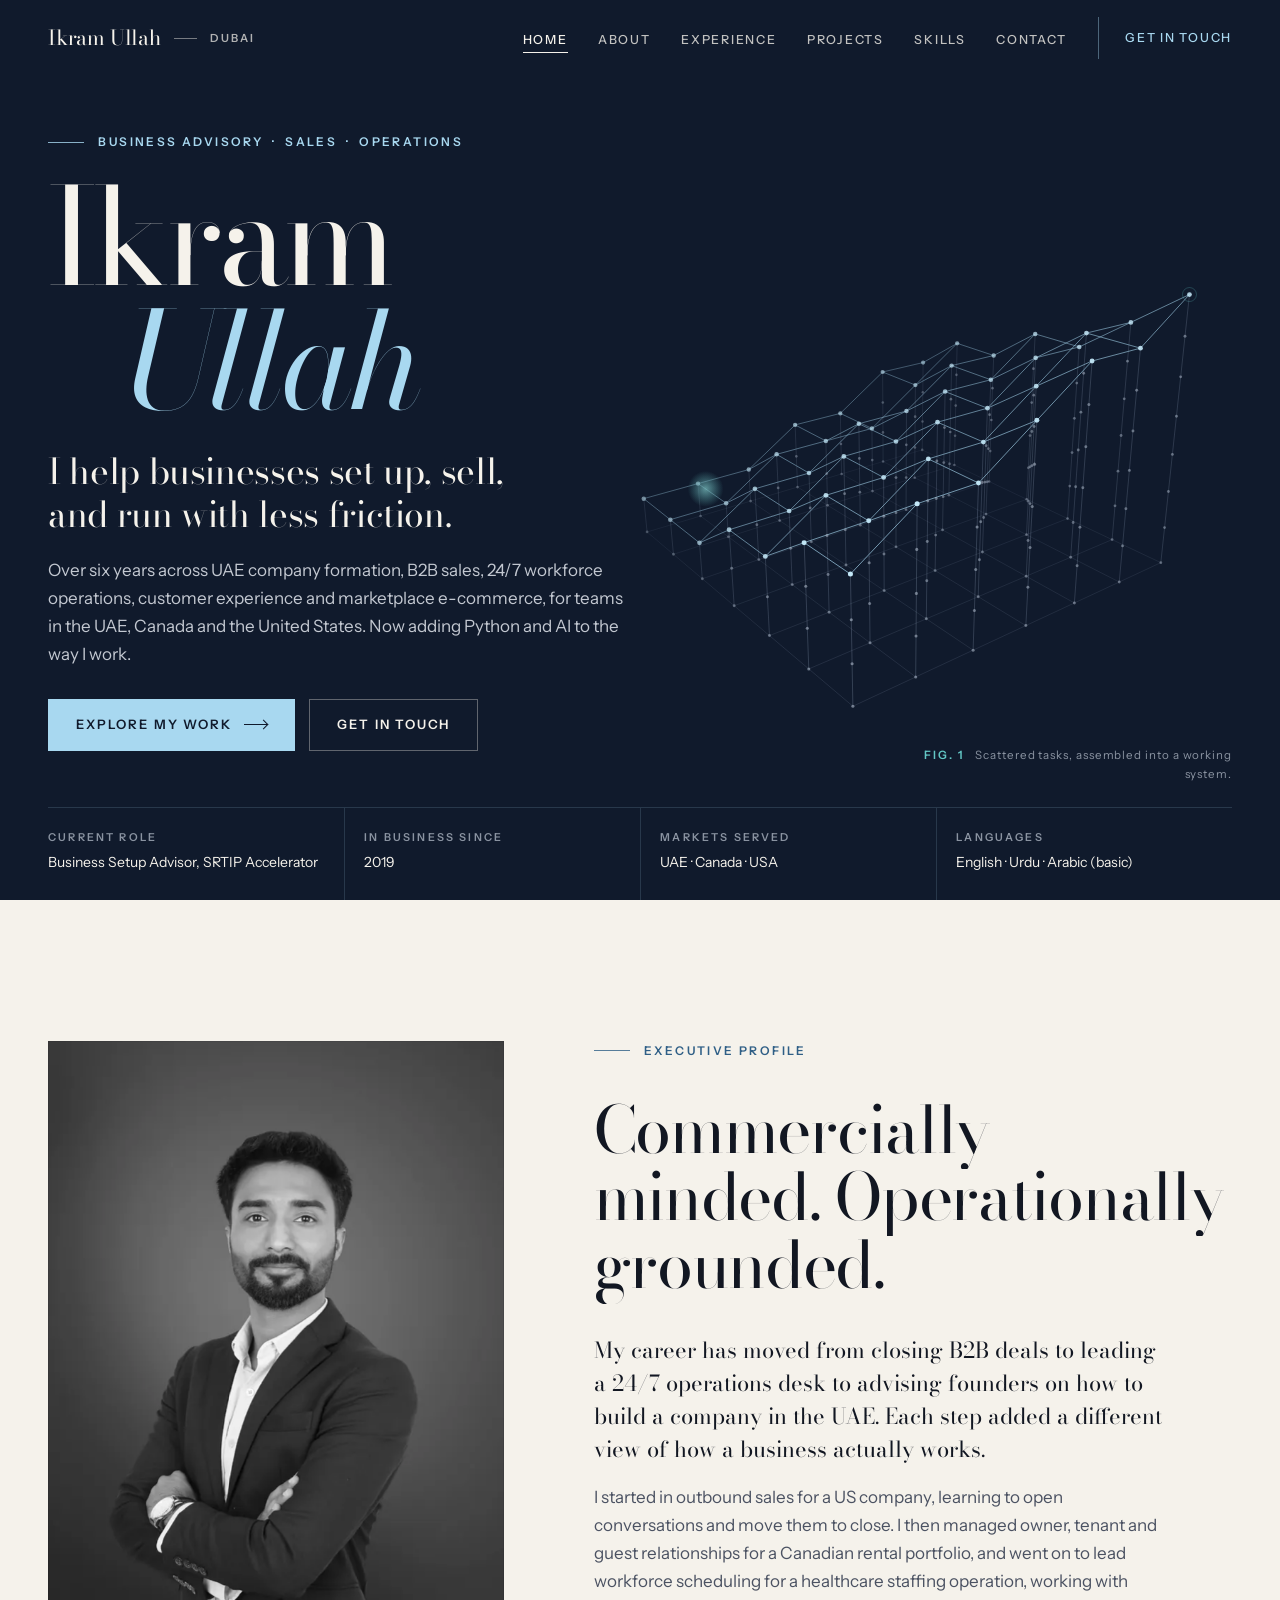
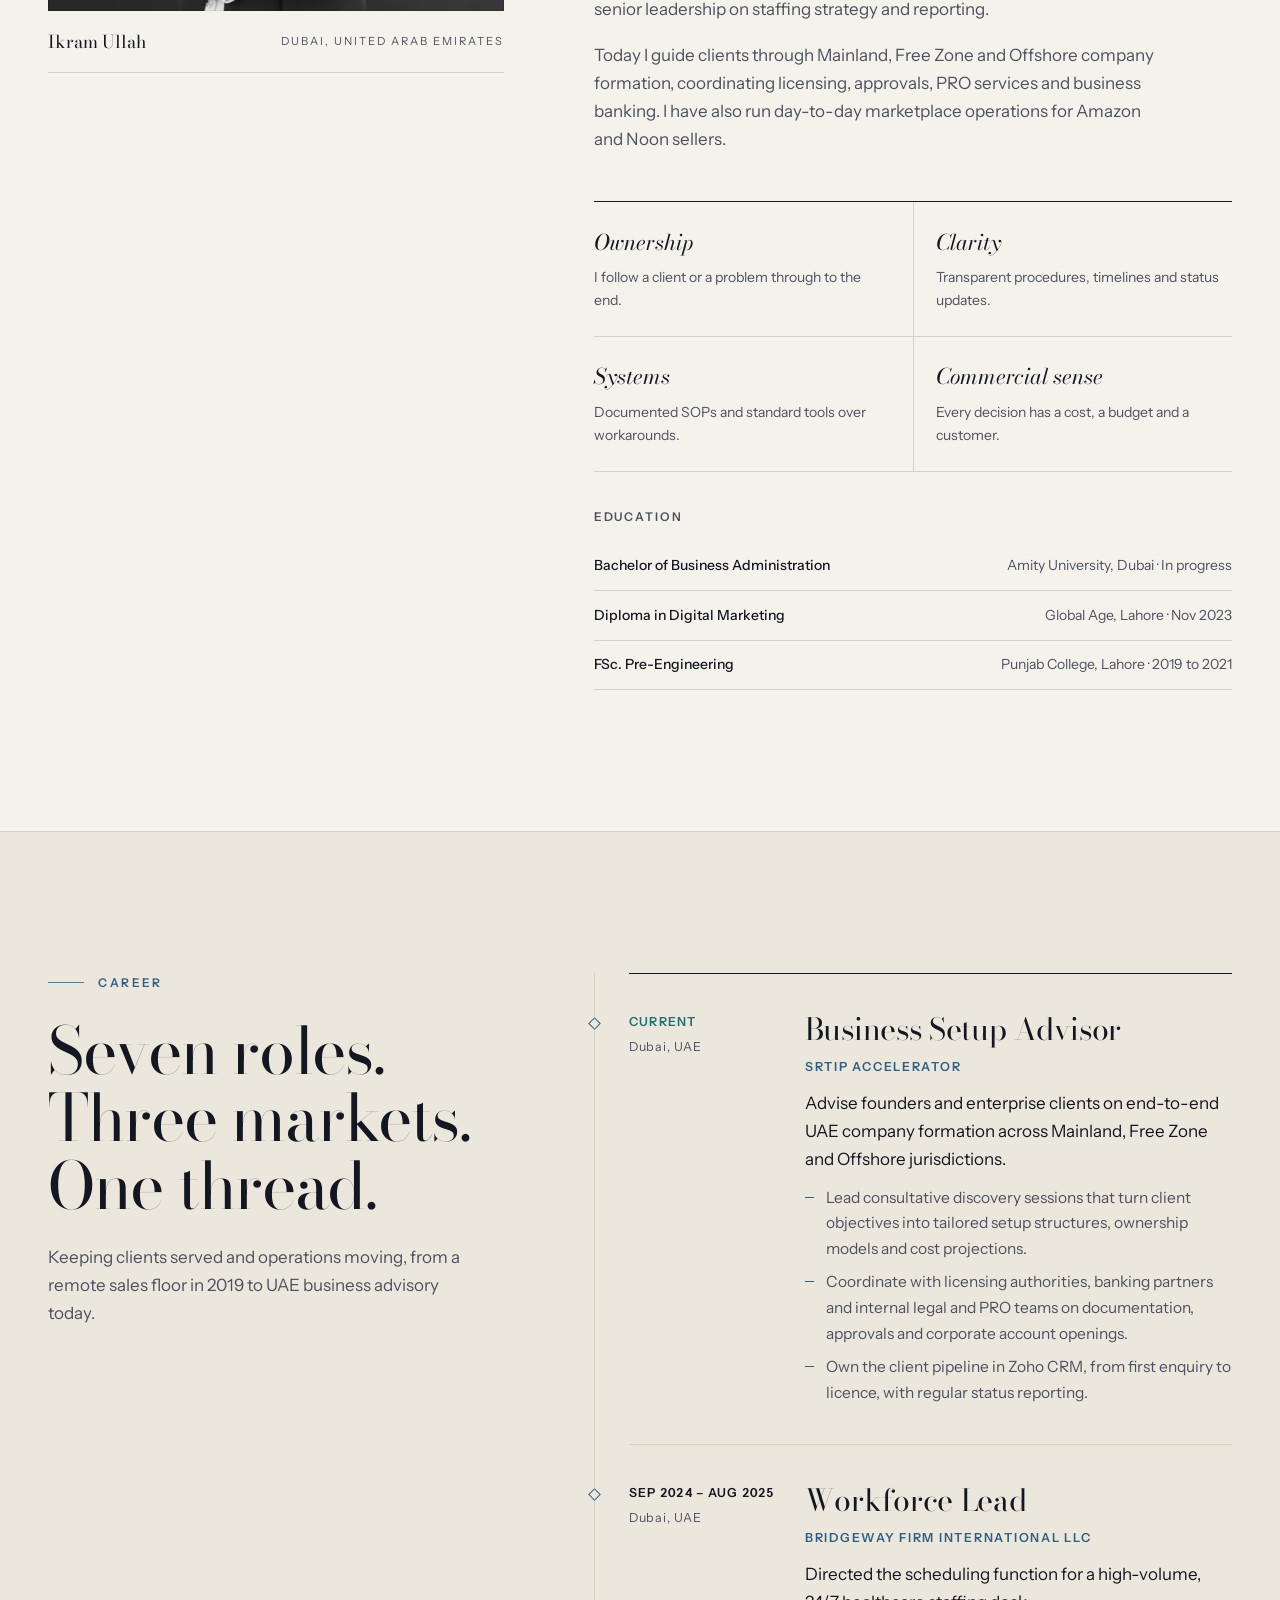
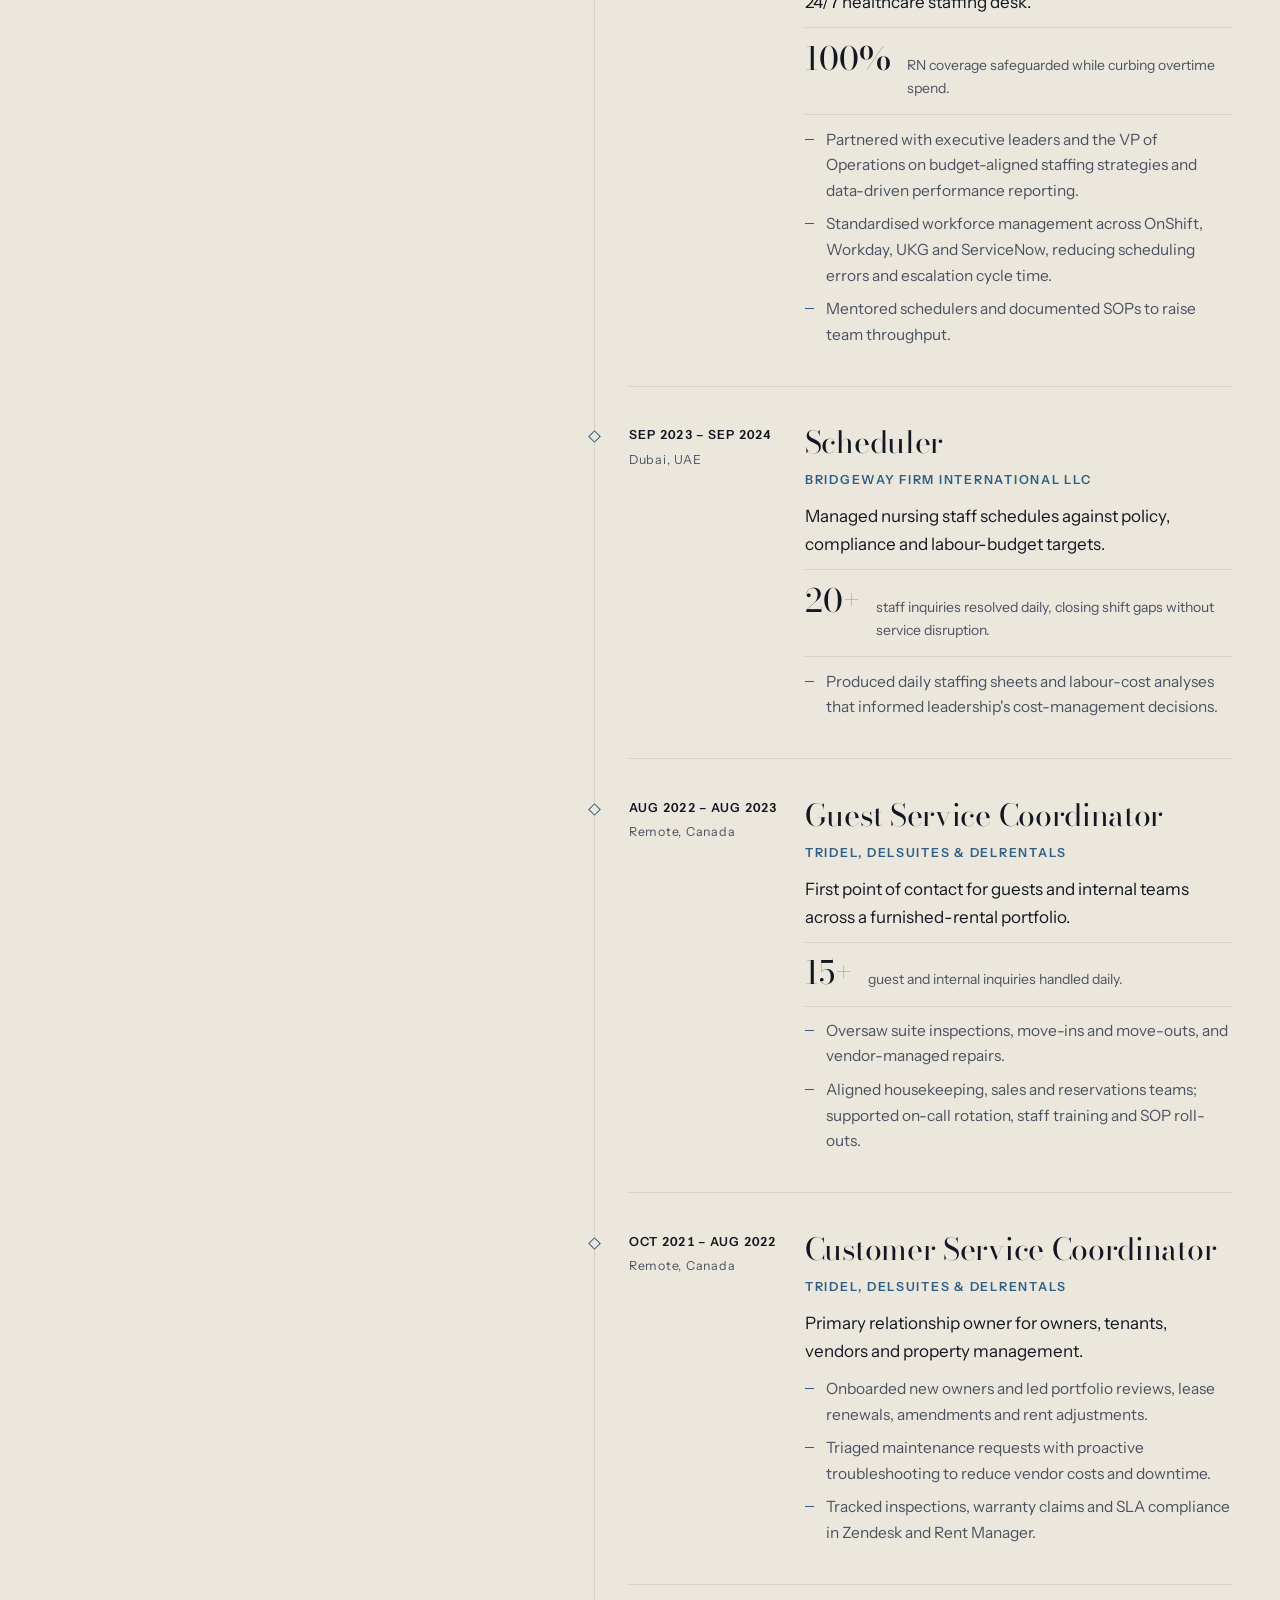
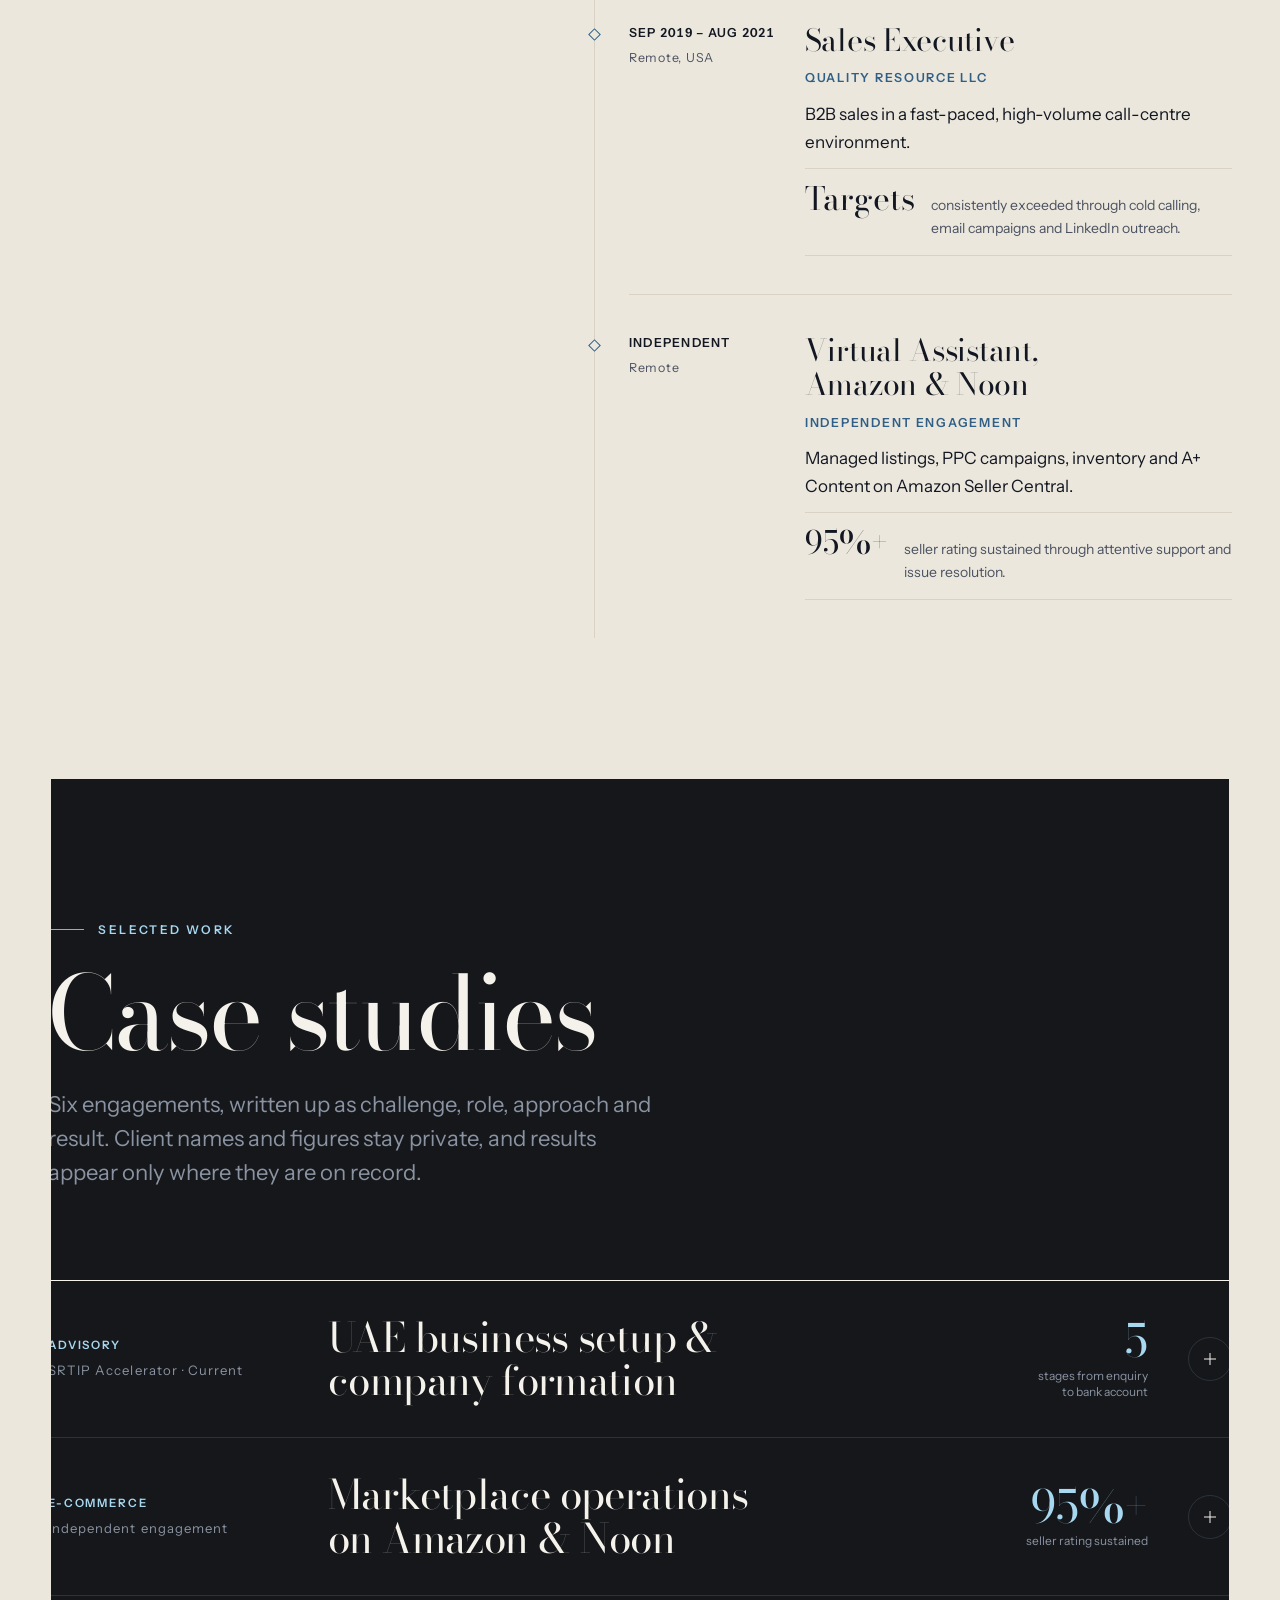
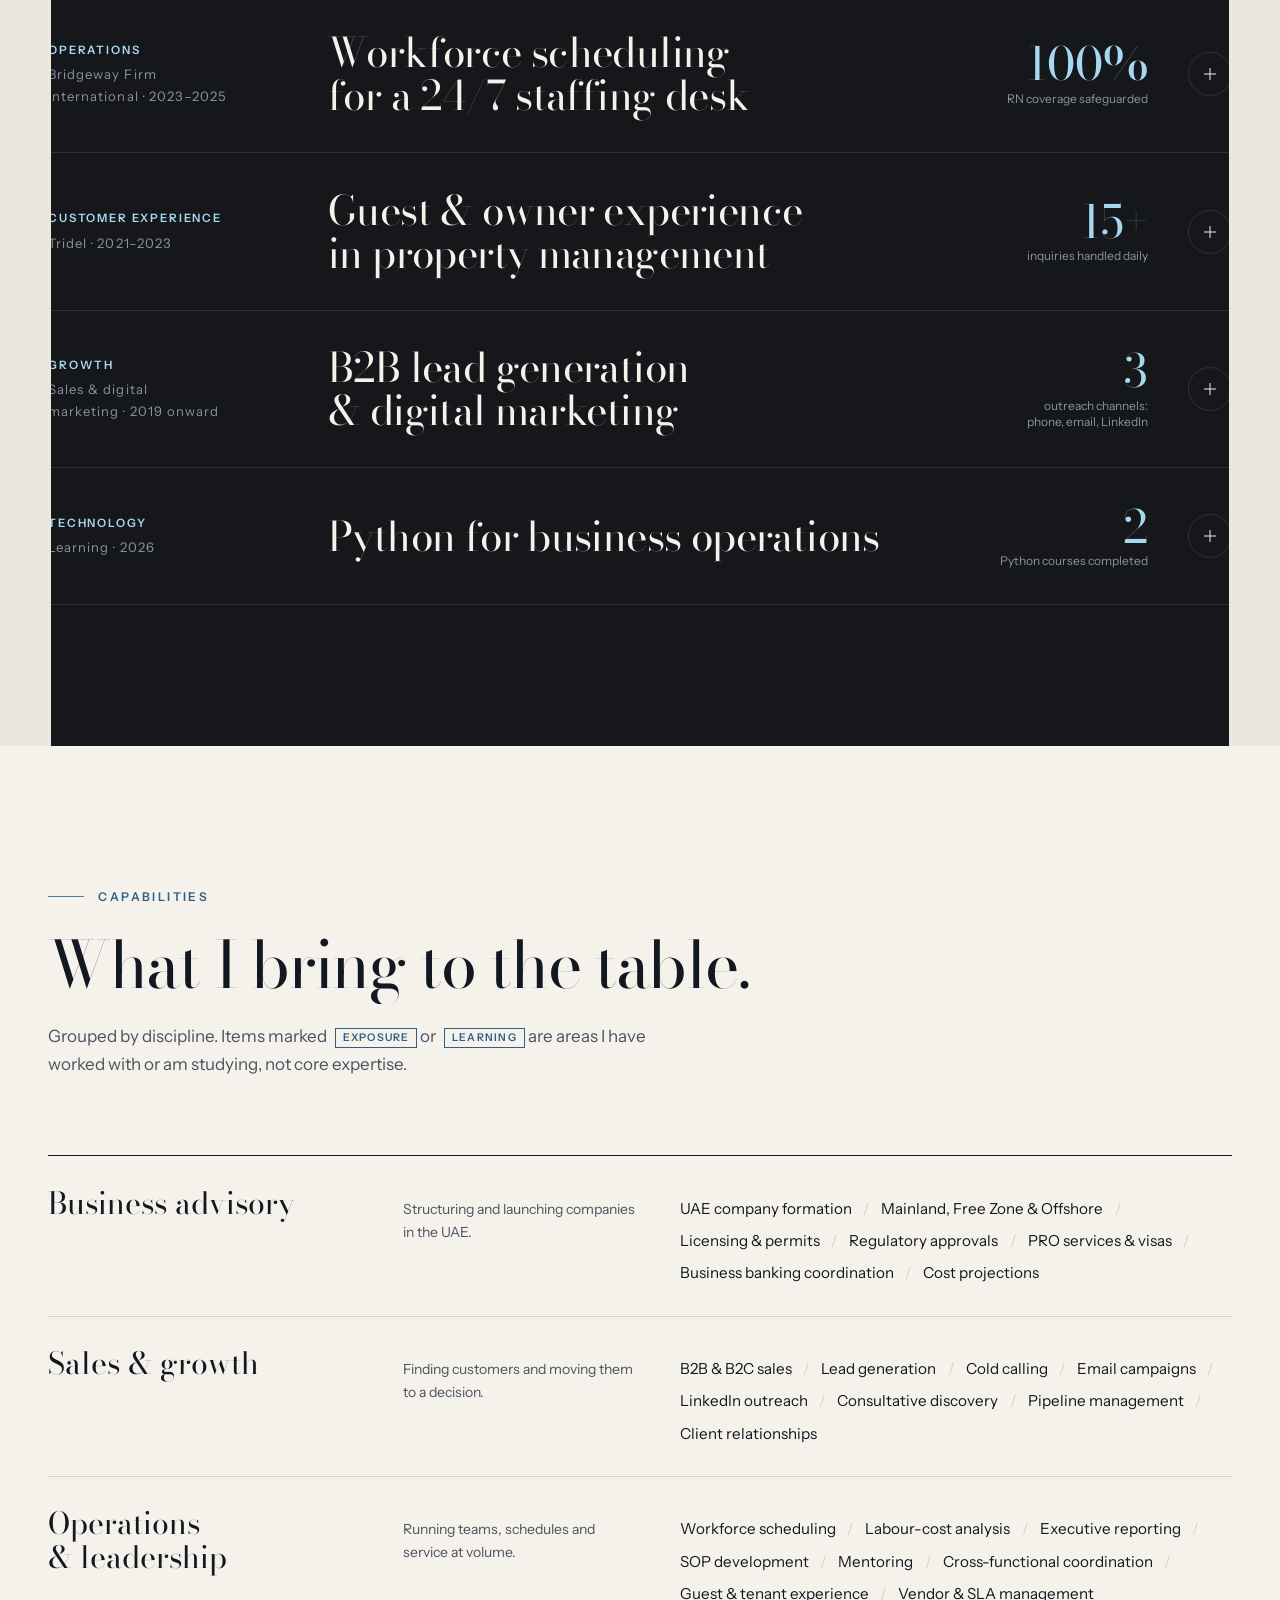
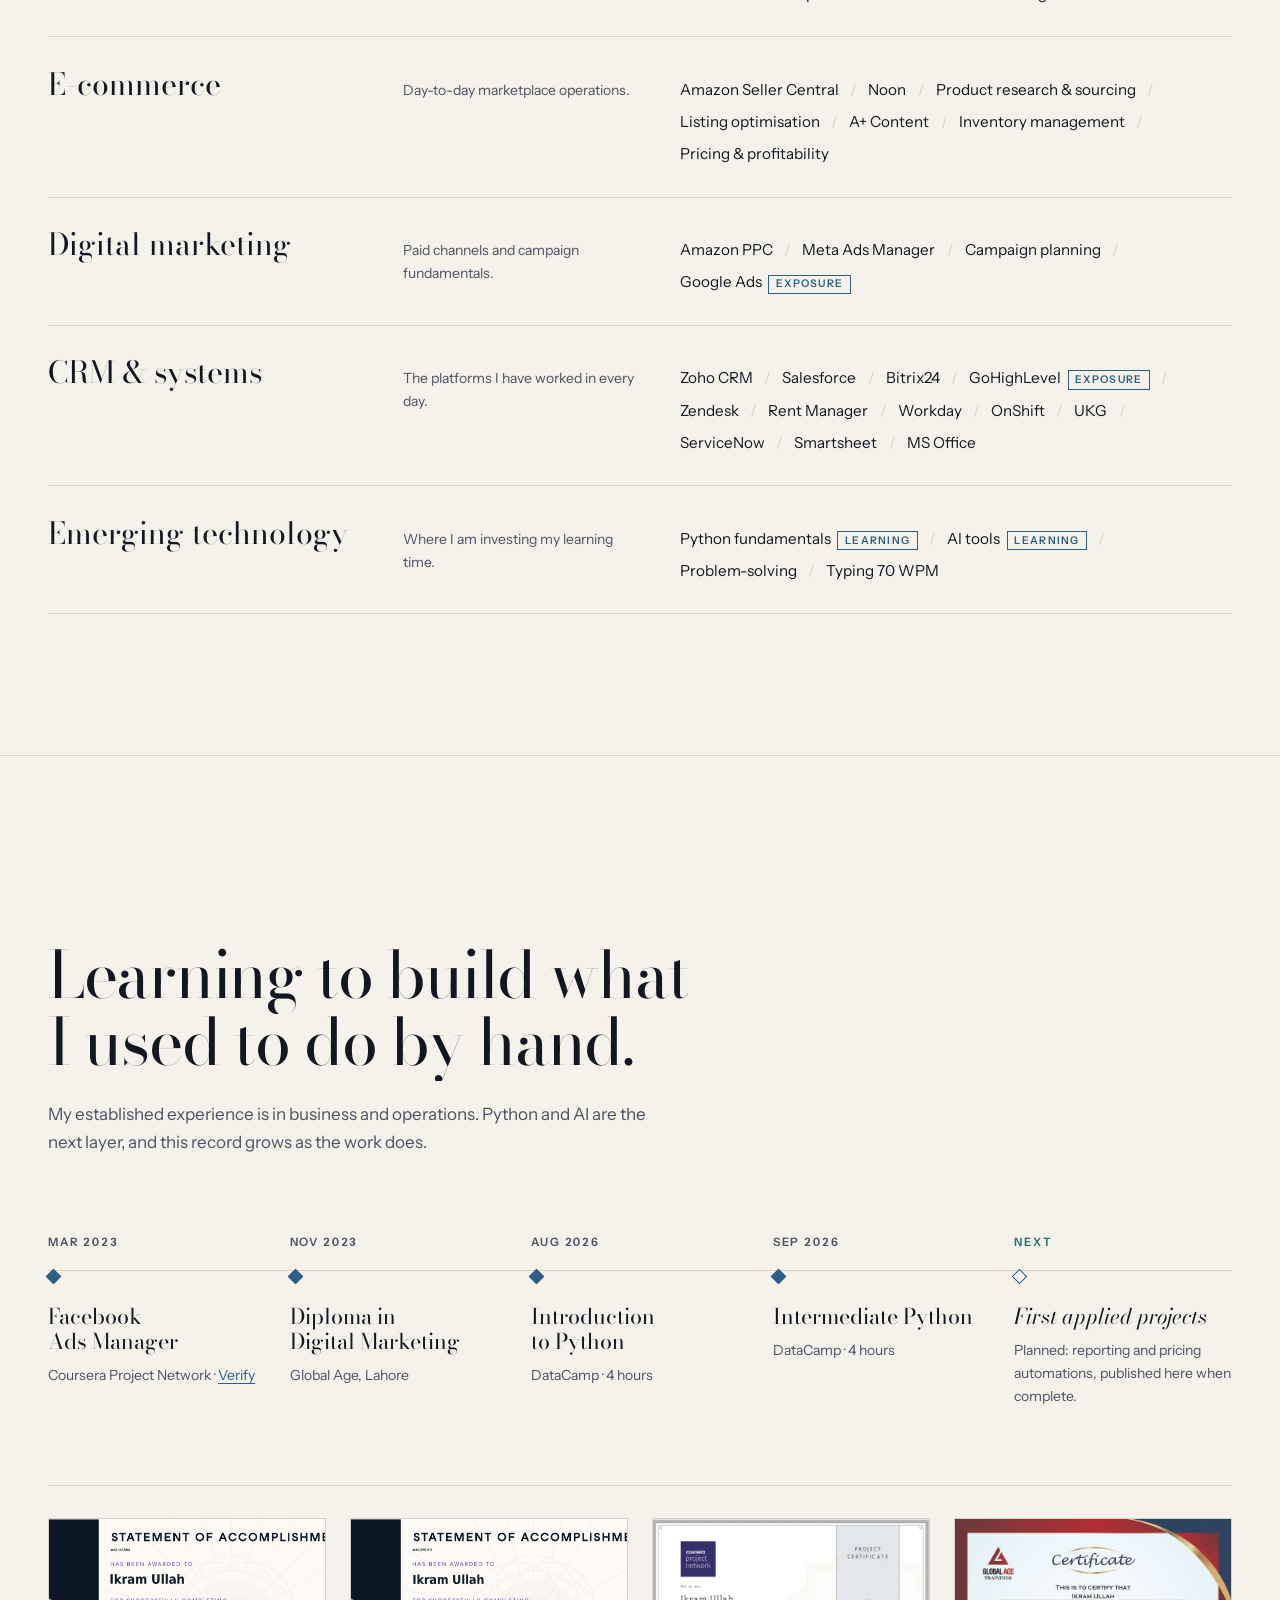
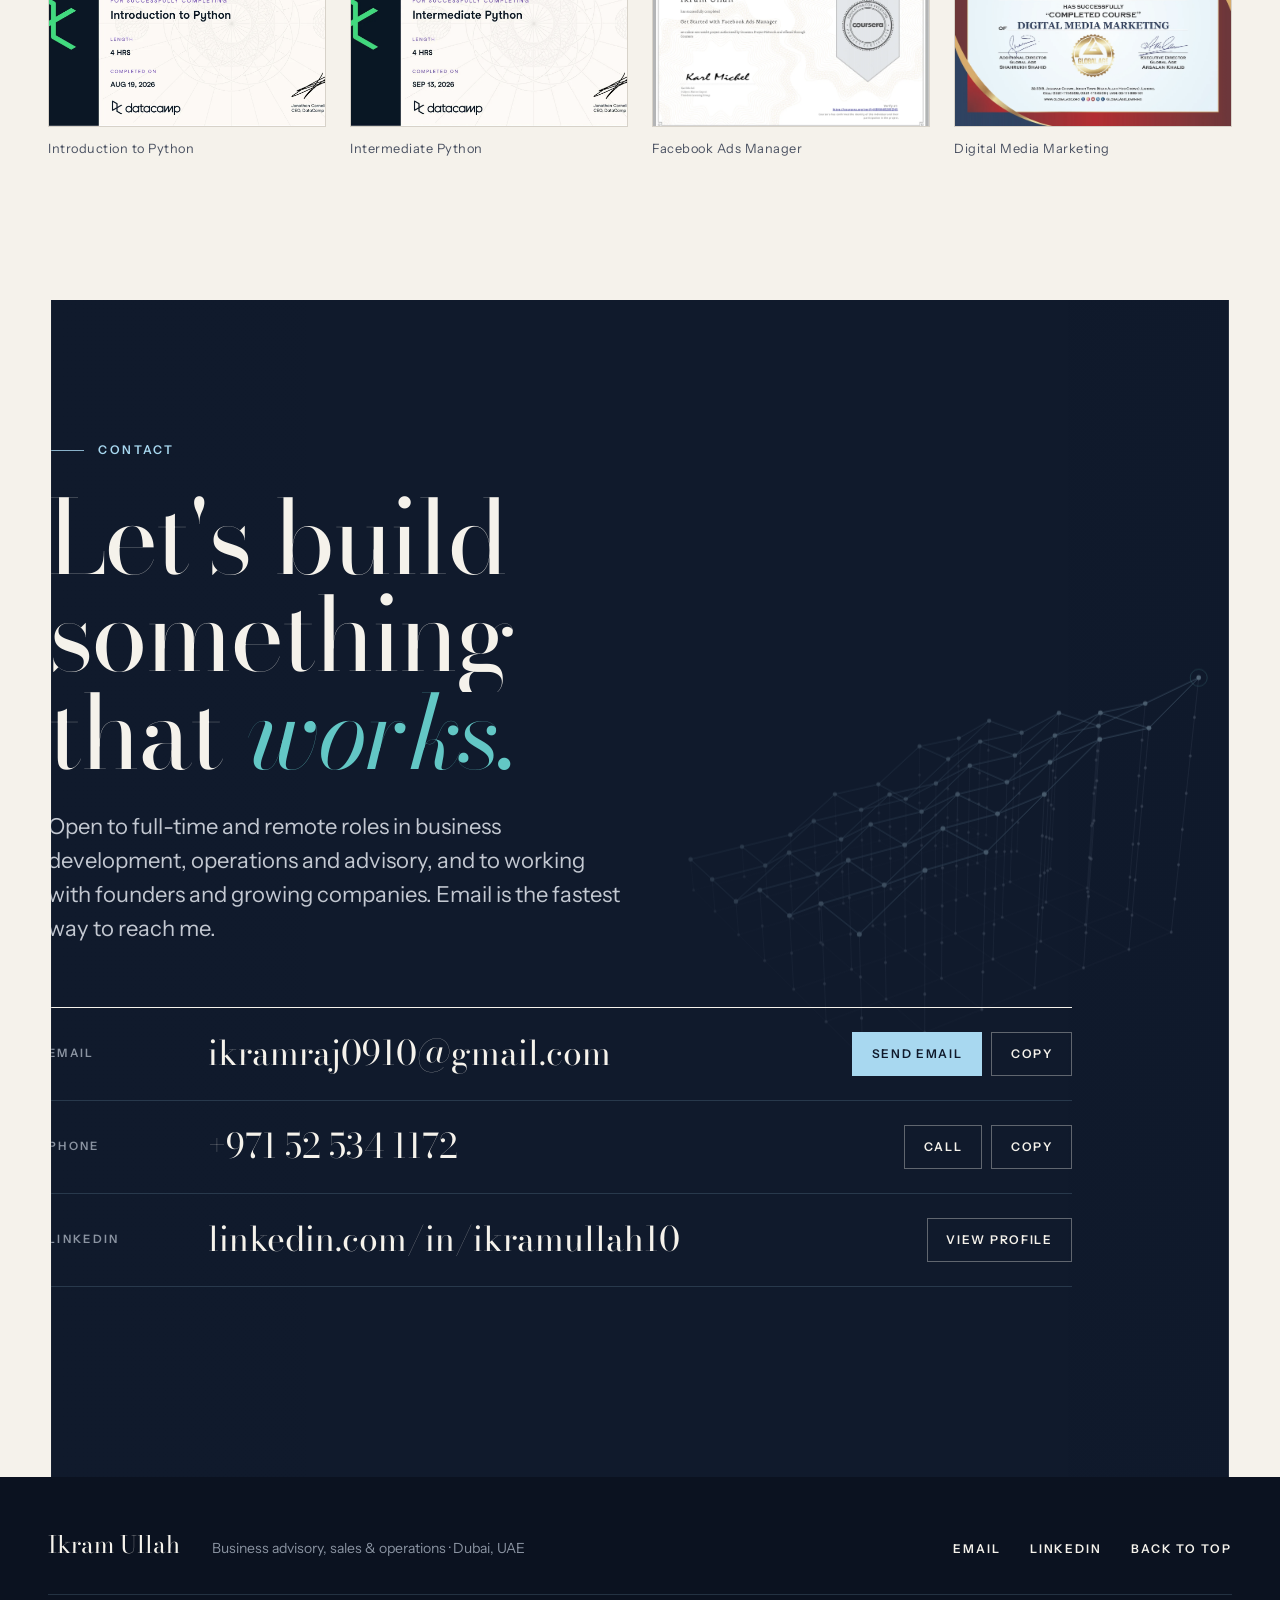
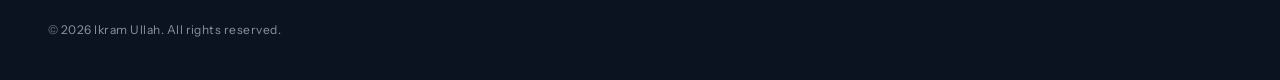
==== commit 6c413c7c: "Replace gold accents with icy blue and teal colour system Co-Authored-By: Claude Opus 5.5 <noreply@a" ====
--- a/index.html
+++ b/index.html
@@ -108,7 +108,7 @@
           to the way I work.
         </p>
         <div class="hero-actions" data-intro="5">
-          <a class="btn btn-gold" href="#projects">Explore My Work <span class="btn-arrow" aria-hidden="true"></span></a>
+          <a class="btn btn-accent" href="#projects">Explore My Work <span class="btn-arrow" aria-hidden="true"></span></a>
           <a class="btn btn-ghost" href="#contact">Get in Touch</a>
         </div>
       </div>
@@ -633,7 +633,7 @@
             <dt>Email</dt>
             <dd class="contact-value" id="email-value">ikramraj0910@gmail.com</dd>
             <dd class="contact-actions">
-              <a class="btn btn-gold btn-sm" href="mailto:ikramraj0910@gmail.com?subject=Hello%20Ikram">Send email</a>
+              <a class="btn btn-accent btn-sm" href="mailto:ikramraj0910@gmail.com?subject=Hello%20Ikram">Send email</a>
               <button class="btn btn-ghost btn-sm" type="button" data-copy="ikramraj0910@gmail.com" data-copy-target="email-value">Copy</button>
             </dd>
           </div>
--- a/styles.css
+++ b/styles.css
@@ -2,7 +2,8 @@
   Ikram Ullah, executive portfolio
   Layout: a 12-column frame with alternating midnight and ivory bands. Dark bands carry
   the cinematic moments (opening, selected work, contact); ivory bands carry the reading.
-  The display serif sets the voice, the sans carries detail, champagne is used sparingly.
+  The display serif sets the voice, the sans carries detail. Icy blue is the primary accent;
+  teal is a secondary accent reserved for live states, progress and the occasional highlight.
 */
 :root {
   /* palette */
@@ -11,13 +12,15 @@
   --charcoal: #15171b;
   --ivory: #f5f2eb;
   --ivory-2: #ece7dc;
-  --champagne: #c2ab82;      /* accents on dark */
-  --champagne-ink: #7a6440;  /* accents on ivory, 4.9:1 */
+  --ice: #a8d8f0;            /* primary accent on dark, 11:1 on midnight */
+  --teal: #63c7c5;           /* secondary accent on dark, 8.5:1 on midnight */
+  --ice-ink: #2f5f86;        /* primary accent on ivory, 6:1 */
+  --teal-ink: #1f6f6d;       /* secondary accent on ivory, 5.3:1 */
   --slate: #8a93a1;          /* secondary on dark */
   --slate-ink: #4b5262;      /* secondary on ivory */
   --ink: #121722;            /* text on ivory */
   --line-light: #d9d2c4;
-  --line-dark: rgb(194 171 130 / .2);
+  --line-dark: rgb(168 216 240 / .16);
 
   /* type */
   --serif: "Bodoni Moda", "Didot", "Bodoni 72", "Playfair Display", Georgia, serif;
@@ -51,7 +54,8 @@
 .tone-dark {
   --fg: var(--ivory);
   --fg-2: var(--slate);
-  --accent: var(--champagne);
+  --accent: var(--ice);
+  --accent-2: var(--teal);
   --rule: var(--line-dark);
   background: var(--midnight);
   color: var(--fg);
@@ -60,7 +64,8 @@
 .tone-light {
   --fg: var(--ink);
   --fg-2: var(--slate-ink);
-  --accent: var(--champagne-ink);
+  --accent: var(--ice-ink);
+  --accent-2: var(--teal-ink);
   --rule: var(--line-light);
   background: var(--ivory);
   color: var(--fg);
@@ -91,8 +96,8 @@
 p, ul, ol, dl, dd, figure { margin: 0; }
 ul, ol { padding: 0; list-style: none; }
 button { font: inherit; color: inherit; }
-:focus-visible { outline: 2px solid var(--accent, var(--champagne)); outline-offset: 4px; }
-::selection { background: var(--champagne); color: var(--midnight); }
+:focus-visible { outline: 2px solid var(--accent, var(--ice)); outline-offset: 4px; }
+::selection { background: var(--ice); color: var(--midnight); }
 
 .frame {
   width: 100%; max-width: var(--maxw); margin-inline: auto;
@@ -137,21 +142,22 @@
   min-height: 52px; padding: 0 1.7rem; border: 1px solid transparent; border-radius: 0;
   font: 600 .8125rem/1 var(--sans); letter-spacing: .14em; text-transform: uppercase; text-decoration: none;
   cursor: pointer; overflow: hidden; isolation: isolate;
-  transition: color var(--t-fast) var(--ease), border-color var(--t-fast) var(--ease);
+  transition: color var(--t-fast) var(--ease), border-color var(--t-med) var(--ease), background-color var(--t-med) var(--ease);
 }
 .btn::before {
   content: ""; position: absolute; inset: 0; z-index: -1;
   transform: scaleY(0); transform-origin: bottom; transition: transform var(--t-med) var(--ease);
 }
 .btn:hover::before, .btn:focus-visible::before { transform: scaleY(1); }
-.btn-gold { background: var(--accent); color: var(--midnight); border-color: var(--accent); }
-.tone-light .btn-gold { color: var(--ivory); }
-.btn-gold::before { background: var(--fg); }
-.btn-gold:hover { color: var(--midnight); border-color: var(--fg); }
-.tone-light .btn-gold:hover { color: var(--ivory); }
+.btn-accent { background: var(--accent); color: var(--midnight); border-color: var(--accent); }
+.tone-light .btn-accent { color: var(--ivory); }
+.btn-accent::before { background: var(--accent-2); }
+.btn-accent:hover { color: var(--midnight); border-color: var(--accent-2); }
+.tone-light .btn-accent:hover { color: var(--ivory); }
 .btn-ghost { background: transparent; color: var(--fg); border-color: color-mix(in srgb, var(--fg) 35%, transparent); }
 .btn-ghost::before { background: var(--fg); }
 .btn-ghost:hover { color: var(--midnight); border-color: var(--fg); }
+.btn-ghost:focus-visible { border-color: var(--accent); }
 .btn-sm { min-height: 44px; padding: 0 1.15rem; font-size: .75rem; }
 .btn-arrow { width: 1.4rem; height: 1px; background: currentColor; position: relative; transition: width var(--t-med) var(--ease); }
 .btn-arrow::after {
@@ -189,8 +195,10 @@
 }
 .nav-list a:hover, .nav-list a[aria-current="true"] { opacity: 1; }
 .nav-list a:hover::after, .nav-list a[aria-current="true"]::after { transform: scaleX(1); transform-origin: left; }
-.nav-cta { color: var(--champagne); padding: .7rem 0 .7rem 1.6rem; border-left: 1px solid currentColor; border-left-color: color-mix(in srgb, currentColor 40%, transparent); }
-.site-header[data-tone="light"].is-solid .nav-cta { color: var(--champagne-ink); }
+.nav-cta { color: var(--ice); transition: color var(--t-med) var(--ease); padding: .7rem 0 .7rem 1.6rem; border-left: 1px solid currentColor; border-left-color: color-mix(in srgb, currentColor 40%, transparent); }
+.nav-cta:hover { color: var(--teal); }
+.site-header[data-tone="light"].is-solid .nav-cta { color: var(--ice-ink); }
+.site-header[data-tone="light"].is-solid .nav-cta:hover { color: var(--teal-ink); }
 .nav-cta::after { left: 1.6rem; }
 .nav-cta:hover::after { transform: scaleX(1); transform-origin: left; }
 
@@ -217,7 +225,8 @@
 .menu-list a span { display: inline-block; }
 .menu-foot { display: grid; gap: .6rem; font-size: var(--fs-small); color: var(--slate); }
 .menu-foot a { text-decoration: none; }
-.menu-foot a:hover { color: var(--champagne); }
+.menu-foot a { transition: color var(--t-fast) var(--ease); }
+.menu-foot a:hover { color: var(--ice); }
 @media (prefers-reduced-motion: no-preference) {
   .menu.is-open .menu-list a span { animation: menu-in .8s var(--ease) both; animation-delay: calc(var(--i, 0) * 55ms + 60ms); }
   @keyframes menu-in { from { transform: translateY(105%); } to { transform: none; } }
@@ -255,7 +264,7 @@
 }
 .hero-name .line { display: block; overflow: hidden; padding-bottom: .06em; }
 .hero-name .line > span { display: inline-block; }
-.hero-name .line:nth-child(2) { padding-left: .55em; font-style: italic; color: var(--champagne); }
+.hero-name .line:nth-child(2) { padding-left: .55em; font-style: italic; color: var(--ice); }
 .hero-headline {
   font-family: var(--serif); font-size: clamp(1.5rem, 1.1rem + 1.4vw, 2.3rem); line-height: 1.2;
   max-width: 22ch; letter-spacing: -.01em; font-variation-settings: "opsz" 40;
@@ -266,7 +275,7 @@
   position: absolute; right: max(48px, env(safe-area-inset-right, 0px)); bottom: 1.4rem;
   font-size: .72rem; letter-spacing: .08em; color: var(--slate); max-width: 22rem; text-align: right;
 }
-.fig-caption span { color: var(--champagne); margin-right: .5rem; font-weight: 600; letter-spacing: .18em; text-transform: uppercase; }
+.fig-caption span { color: var(--teal); margin-right: .5rem; font-weight: 600; letter-spacing: .18em; text-transform: uppercase; }
 
 .hero-ledger {
   display: grid; grid-template-columns: repeat(4, minmax(0, 1fr));
@@ -350,7 +359,7 @@
 .exp-lede { color: var(--fg-2); max-width: 26rem; }
 .roles { position: relative; display: grid; padding-left: 2.2rem; }
 .role-progress { position: absolute; left: 0; top: 0; bottom: 0; width: 1px; background: var(--rule); }
-.role-progress span { position: absolute; inset: 0; background: var(--accent); transform-origin: top; transform: scaleY(var(--p, 0)); }
+.role-progress span { position: absolute; inset: 0; background: var(--accent-2); transform-origin: top; transform: scaleY(var(--p, 0)); }
 .role { position: relative; display: grid; grid-template-columns: minmax(0, 9.5rem) minmax(0, 1fr); gap: 1.5rem; padding-block: 2.4rem; border-top: 1px solid var(--rule); }
 .role:nth-child(2) { border-top: 1px solid var(--fg); }
 .role::before {
@@ -360,7 +369,7 @@
 .role-when { display: grid; gap: .25rem; align-content: start; font-size: .78rem; letter-spacing: .06em; font-variant-numeric: tabular-nums; }
 .role-when span:first-child { font-weight: 600; color: var(--fg); text-transform: uppercase; letter-spacing: .1em; }
 .role-when span:last-child { color: var(--fg-2); }
-.role-live { color: var(--accent) !important; }
+.role-live { color: var(--accent-2) !important; }
 .role-body { display: grid; gap: .7rem; min-width: 0; }
 .role-title { font-family: var(--serif); font-size: var(--fs-h3); line-height: 1.12; letter-spacing: -.01em; font-variation-settings: "opsz" 40; }
 .role-org { font-size: .78rem; font-weight: 600; letter-spacing: .14em; text-transform: uppercase; color: var(--accent); }
@@ -386,7 +395,7 @@
 .work-stage {
   padding-block: var(--band);
   background: var(--charcoal);
-  --rule: rgb(194 171 130 / .18);
+  --rule: rgb(168 216 240 / .14);
   clip-path: inset(0 var(--inset, 0px) round 0);
   will-change: clip-path;
 }
@@ -402,7 +411,7 @@
   gap: 1.5rem 2.5rem; padding: 2.2rem 0; background: none; border: 0; cursor: pointer; color: var(--fg);
 }
 .case-toggle::before {
-  content: ""; position: absolute; inset: 0 -1.5rem; z-index: -1; background: rgb(194 171 130 / .05);
+  content: ""; position: absolute; inset: 0 -1.5rem; z-index: -1; background: rgb(168 216 240 / .04);
   opacity: 0; transition: opacity var(--t-med) var(--ease);
 }
 .case-toggle:hover::before, .case-toggle[aria-expanded="true"]::before { opacity: 1; }
@@ -410,12 +419,13 @@
 .case-meta { display: grid; gap: .3rem; font-size: .72rem; letter-spacing: .16em; text-transform: uppercase; }
 .case-meta span:first-child { color: var(--accent); font-weight: 600; }
 .case-meta span:last-child { color: var(--fg-2); letter-spacing: .08em; text-transform: none; font-size: .82rem; }
+/* hover: title shifts toward the primary accent */
 .case-title {
   font-family: var(--serif); font-size: clamp(1.6rem, 1.1rem + 1.8vw, 2.9rem); line-height: 1.06;
   letter-spacing: -.015em; font-variation-settings: "opsz" 60;
   transition: transform var(--t-med) var(--ease), color var(--t-med) var(--ease);
 }
-.case-toggle:hover .case-title { transform: translateX(.6rem); }
+.case-toggle:hover .case-title { transform: translateX(.6rem); color: var(--accent); }
 .case-figure { display: grid; gap: .25rem; justify-items: end; text-align: right; }
 .case-figure b { font-family: var(--serif); font-weight: 400; font-size: clamp(2rem, 1.4rem + 1.8vw, 3.2rem); line-height: 1; color: var(--accent); font-variant-numeric: lining-nums; }
 .case-figure small { font-size: .75rem; color: var(--fg-2); line-height: 1.35; max-width: 12rem; }
@@ -423,7 +433,7 @@
 .case-icon::before, .case-icon::after { content: ""; position: absolute; left: 50%; top: 50%; width: 12px; height: 1px; background: currentColor; transform: translate(-50%, -50%); transition: transform var(--t-med) var(--ease); }
 .case-icon::after { transform: translate(-50%, -50%) rotate(90deg); }
 .case-toggle:hover .case-icon { border-color: var(--accent); }
-.case-toggle[aria-expanded="true"] .case-icon { background: var(--accent); border-color: var(--accent); color: var(--charcoal); }
+.case-toggle[aria-expanded="true"] .case-icon { background: var(--accent-2); border-color: var(--accent-2); color: var(--charcoal); }
 .case-toggle[aria-expanded="true"] .case-icon::after { transform: translate(-50%, -50%) rotate(0deg); }
 
 .case-panel {
@@ -456,7 +466,8 @@
 .cert { display: grid; gap: .7rem; text-decoration: none; font-size: .8rem; letter-spacing: .04em; color: var(--fg-2); }
 .cert img { width: 100%; aspect-ratio: 4 / 3; object-fit: cover; object-position: top; background: #fff; transition: transform var(--t-med) var(--ease), filter var(--t-med) var(--ease); filter: grayscale(.35); }
 .cert:hover img { transform: translateY(-4px); filter: none; }
-.cert:hover span { color: var(--fg); }
+.cert:hover span { color: var(--accent); }
+.cert span { transition: color var(--t-fast) var(--ease); }
 
 @media (max-width: 1100px) {
   .case-toggle { grid-template-columns: minmax(0, 1fr) auto 2.75rem; gap: 1rem 1.5rem; }
@@ -483,7 +494,8 @@
   transition: background-color var(--t-med) var(--ease);
 }
 .cap-row h3 { font-family: var(--serif); font-size: var(--fs-h3); line-height: 1.1; font-variation-settings: "opsz" 40; transition: transform var(--t-med) var(--ease); }
-.cap-row:hover h3 { transform: translateX(.4rem); }
+.cap-row h3 { transition: transform var(--t-med) var(--ease), color var(--t-med) var(--ease); }
+.cap-row:hover h3 { transform: translateX(.4rem); color: var(--accent); }
 .cap-desc { font-size: var(--fs-small); color: var(--fg-2); }
 .cap-items { display: flex; flex-wrap: wrap; gap: .45rem 0; font-size: .95rem; }
 .cap-items li { display: inline-flex; align-items: baseline; }
@@ -501,7 +513,7 @@
 .journey-lede { color: var(--fg-2); max-width: 38rem; }
 .track { position: relative; display: grid; grid-template-columns: repeat(5, minmax(0, 1fr)); gap: 1.5rem; }
 .track-line { position: absolute; left: 0; right: 0; top: 2.3rem; height: 1px; background: var(--rule); }
-.track-line span { position: absolute; inset: 0; background: var(--accent); transform-origin: left; transform: scaleX(var(--p, 0)); }
+.track-line span { position: absolute; inset: 0; background: var(--accent-2); transform-origin: left; transform: scaleX(var(--p, 0)); }
 .stop { display: grid; gap: .55rem; align-content: start; position: relative; }
 .stop-when { font-size: .72rem; font-weight: 600; letter-spacing: .16em; text-transform: uppercase; color: var(--fg-2); height: 1.6rem; font-variant-numeric: tabular-nums; }
 .stop-dot { width: 11px; height: 11px; margin-block: .25rem .9rem; background: var(--ivory); border: 1px solid var(--accent); transform: rotate(45deg); position: relative; z-index: 1; }
@@ -509,7 +521,7 @@
 .stop h3 { font-family: var(--serif); font-size: 1.35rem; line-height: 1.15; font-variation-settings: "opsz" 30; }
 .stop p { font-size: var(--fs-small); color: var(--fg-2); }
 .stop a { color: var(--accent); text-underline-offset: 3px; }
-.stop-next .stop-when { color: var(--accent); }
+.stop-next .stop-when { color: var(--accent-2); }
 .stop-next h3 { font-style: italic; }
 .certs { display: grid; grid-template-columns: repeat(4, minmax(0, 1fr)); gap: 1.5rem; margin-top: clamp(3rem, 6vw, 5rem); padding-top: 2rem; border-top: 1px solid var(--rule); }
 .certs .cert { color: var(--fg-2); }
@@ -537,17 +549,18 @@
 }
 .contact-inner { display: grid; gap: 1.8rem; }
 .contact-title { max-width: 11ch; }
-.contact-title .w:last-child > span { font-style: italic; color: var(--champagne); }
+.contact-title .w:last-child > span { font-style: italic; color: var(--teal); }
 .contact-lede { max-width: 36rem; color: #c3c8d1; font-size: var(--fs-lead); line-height: 1.55; }
 .contact-list { margin-top: 2rem; border-top: 1px solid var(--fg); max-width: 64rem; }
 .contact-row {
   display: grid; grid-template-columns: 8rem minmax(0, 1fr) auto; align-items: center; gap: 1rem 2rem;
   padding-block: 1.5rem; border-bottom: 1px solid var(--rule);
 }
-.contact-row dt { font-size: .72rem; font-weight: 600; letter-spacing: .2em; text-transform: uppercase; color: var(--slate); }
+.contact-row:hover dt { color: var(--ice); }
+.contact-row dt { transition: color var(--t-med) var(--ease); font-size: .72rem; font-weight: 600; letter-spacing: .2em; text-transform: uppercase; color: var(--slate); }
 .contact-value { font-family: var(--serif); font-size: clamp(1.3rem, 1rem + 1.4vw, 2.3rem); line-height: 1.15; overflow-wrap: anywhere; min-width: 0; user-select: all; font-variant-numeric: lining-nums; }
 .contact-actions { display: flex; flex-wrap: wrap; gap: .6rem; justify-content: flex-end; }
-.copy-status { min-height: 1.5em; font-size: var(--fs-small); color: var(--champagne); }
+.copy-status { min-height: 1.5em; font-size: var(--fs-small); color: var(--teal); }
 @media (max-width: 760px) {
   .contact-row { grid-template-columns: 1fr; gap: .5rem; }
   .contact-actions { justify-content: flex-start; margin-top: .4rem; }
@@ -560,7 +573,7 @@
 .footer-role { font-size: var(--fs-small); color: var(--slate); }
 .footer-links { display: flex; flex-wrap: wrap; gap: 1.8rem; }
 .footer-links a { text-decoration: none; font-size: .75rem; font-weight: 600; letter-spacing: .16em; text-transform: uppercase; color: var(--ivory); background: linear-gradient(currentColor, currentColor) 0 100% / 0 1px no-repeat; transition: background-size var(--t-med) var(--ease); padding-bottom: .2rem; }
-.footer-links a:hover { background-size: 100% 1px; }
+.footer-links a:hover { background-size: 100% 1px; color: var(--ice); }
 .footer-copy { grid-column: 1 / -1; padding-top: 1.6rem; margin-top: 1rem; border-top: 1px solid var(--line-dark); font-size: .75rem; color: var(--slate); letter-spacing: .04em; }
 @media (max-width: 860px) { .footer-inner { grid-template-columns: 1fr; } }
 
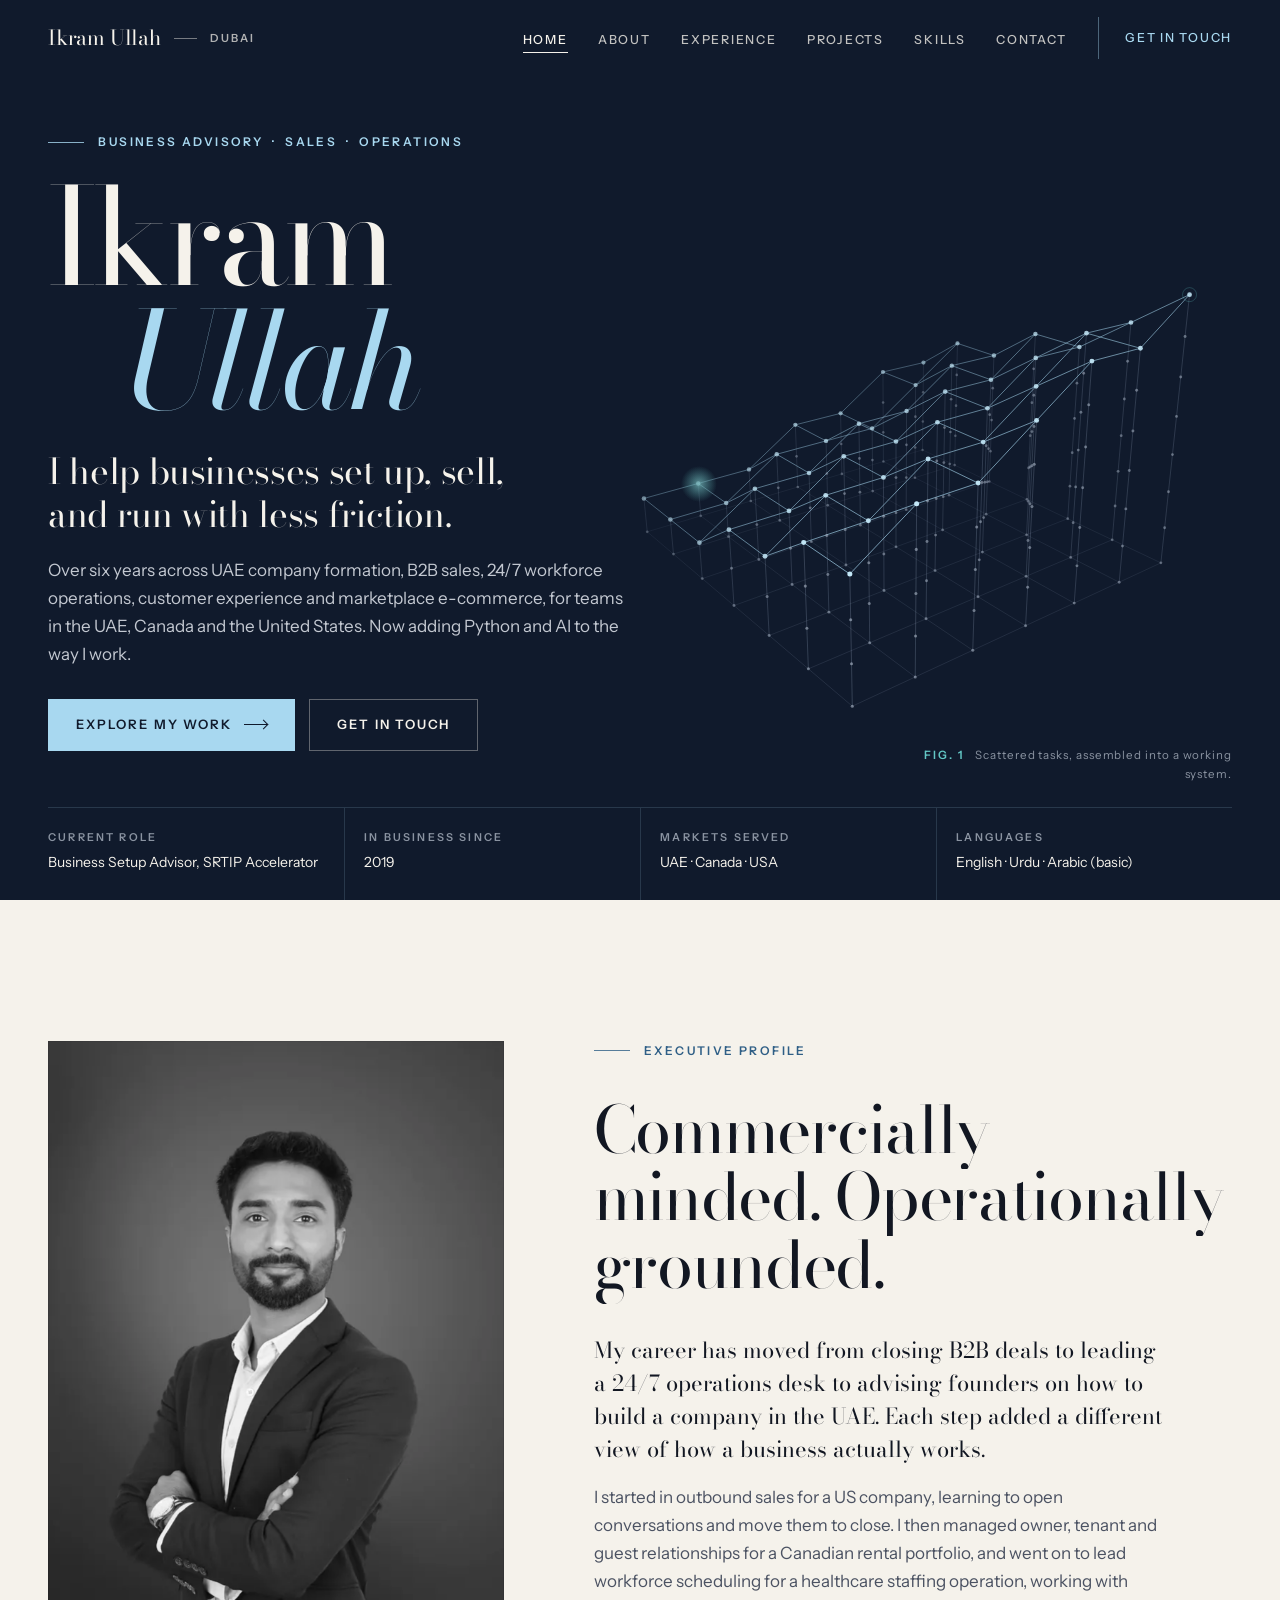
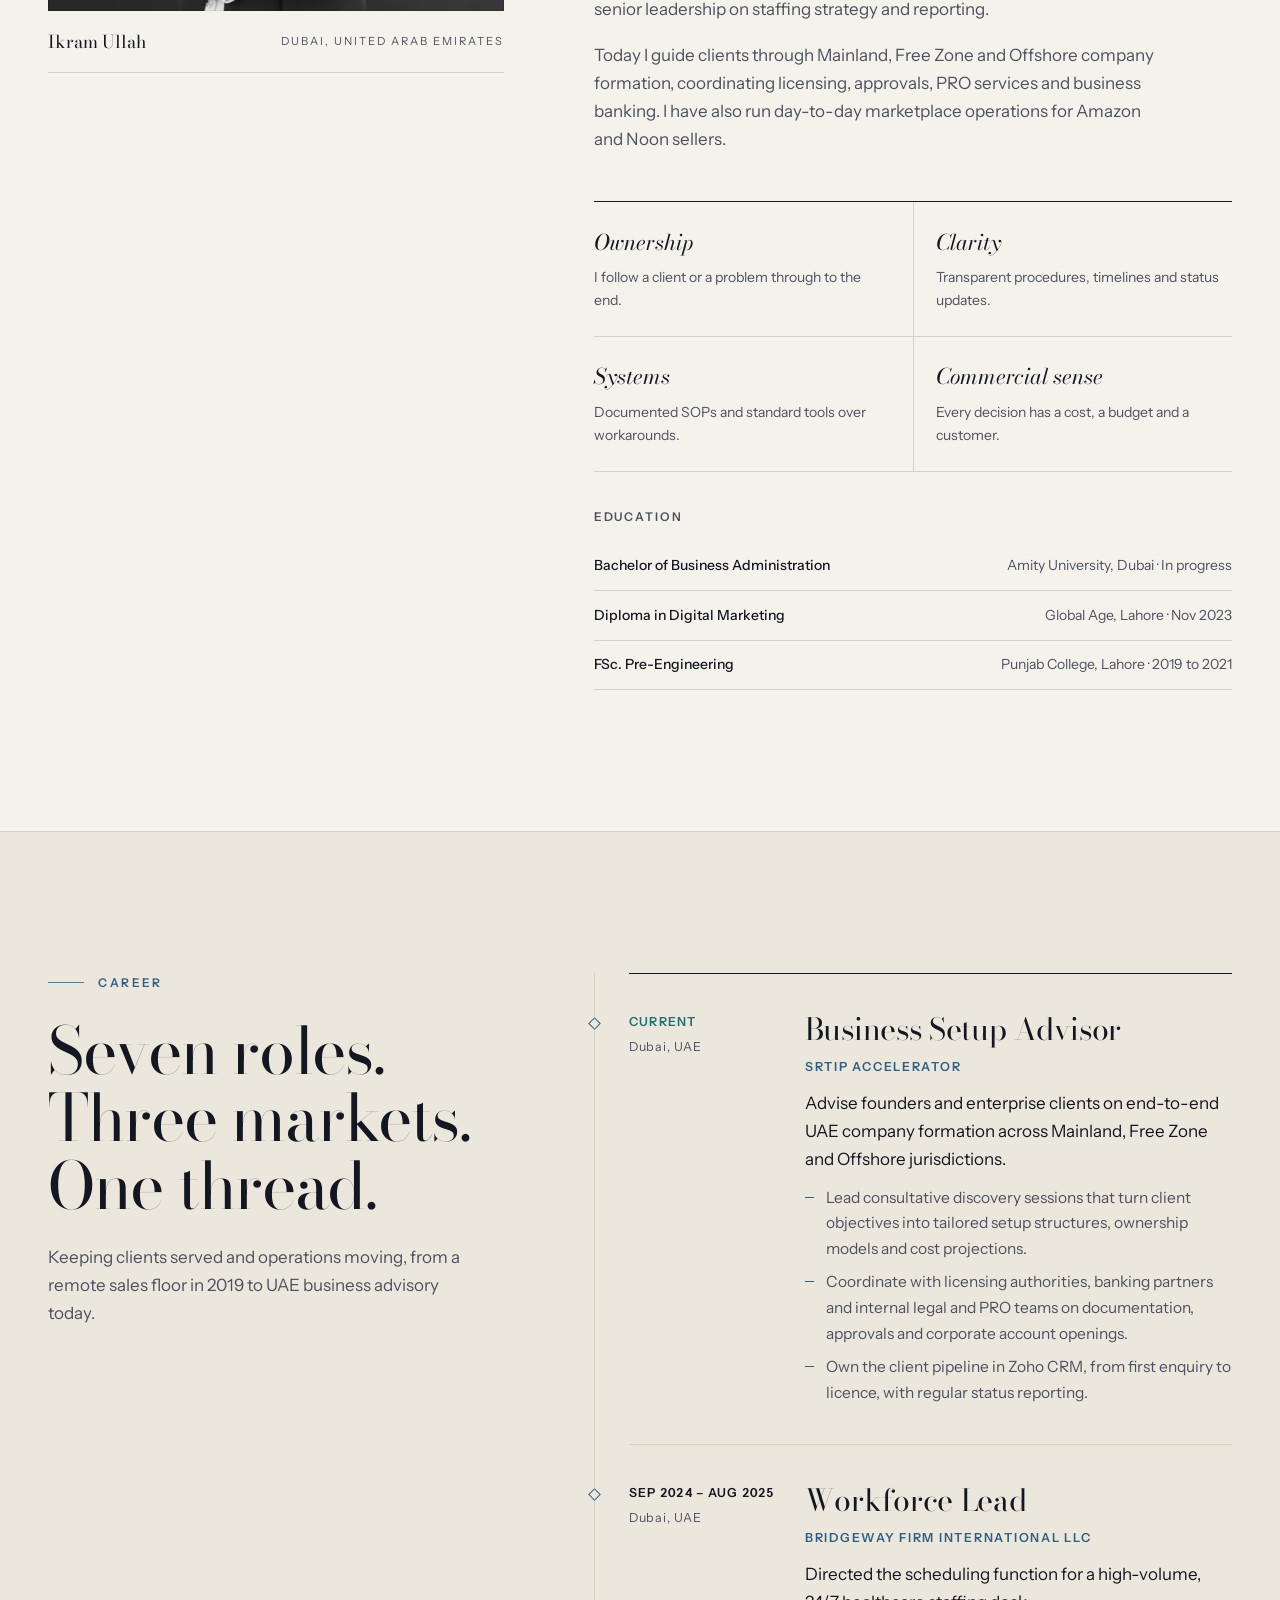
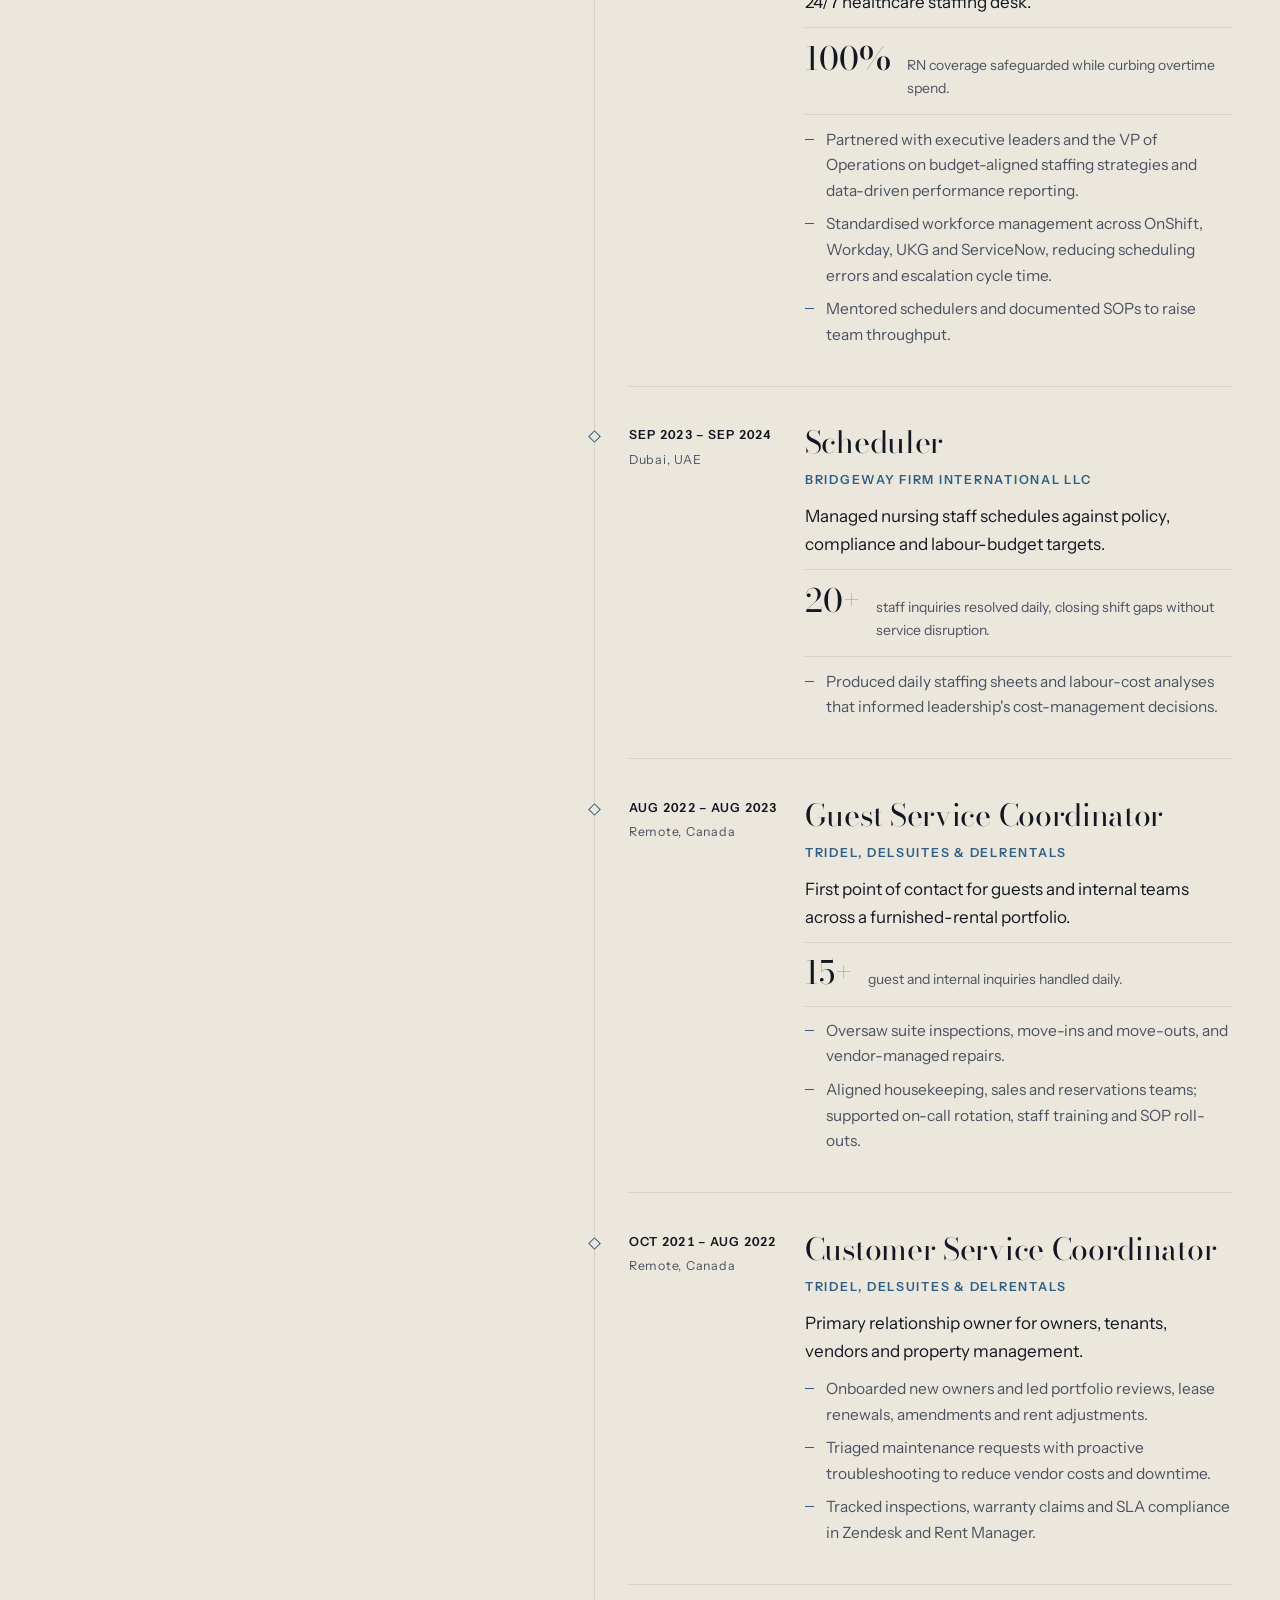
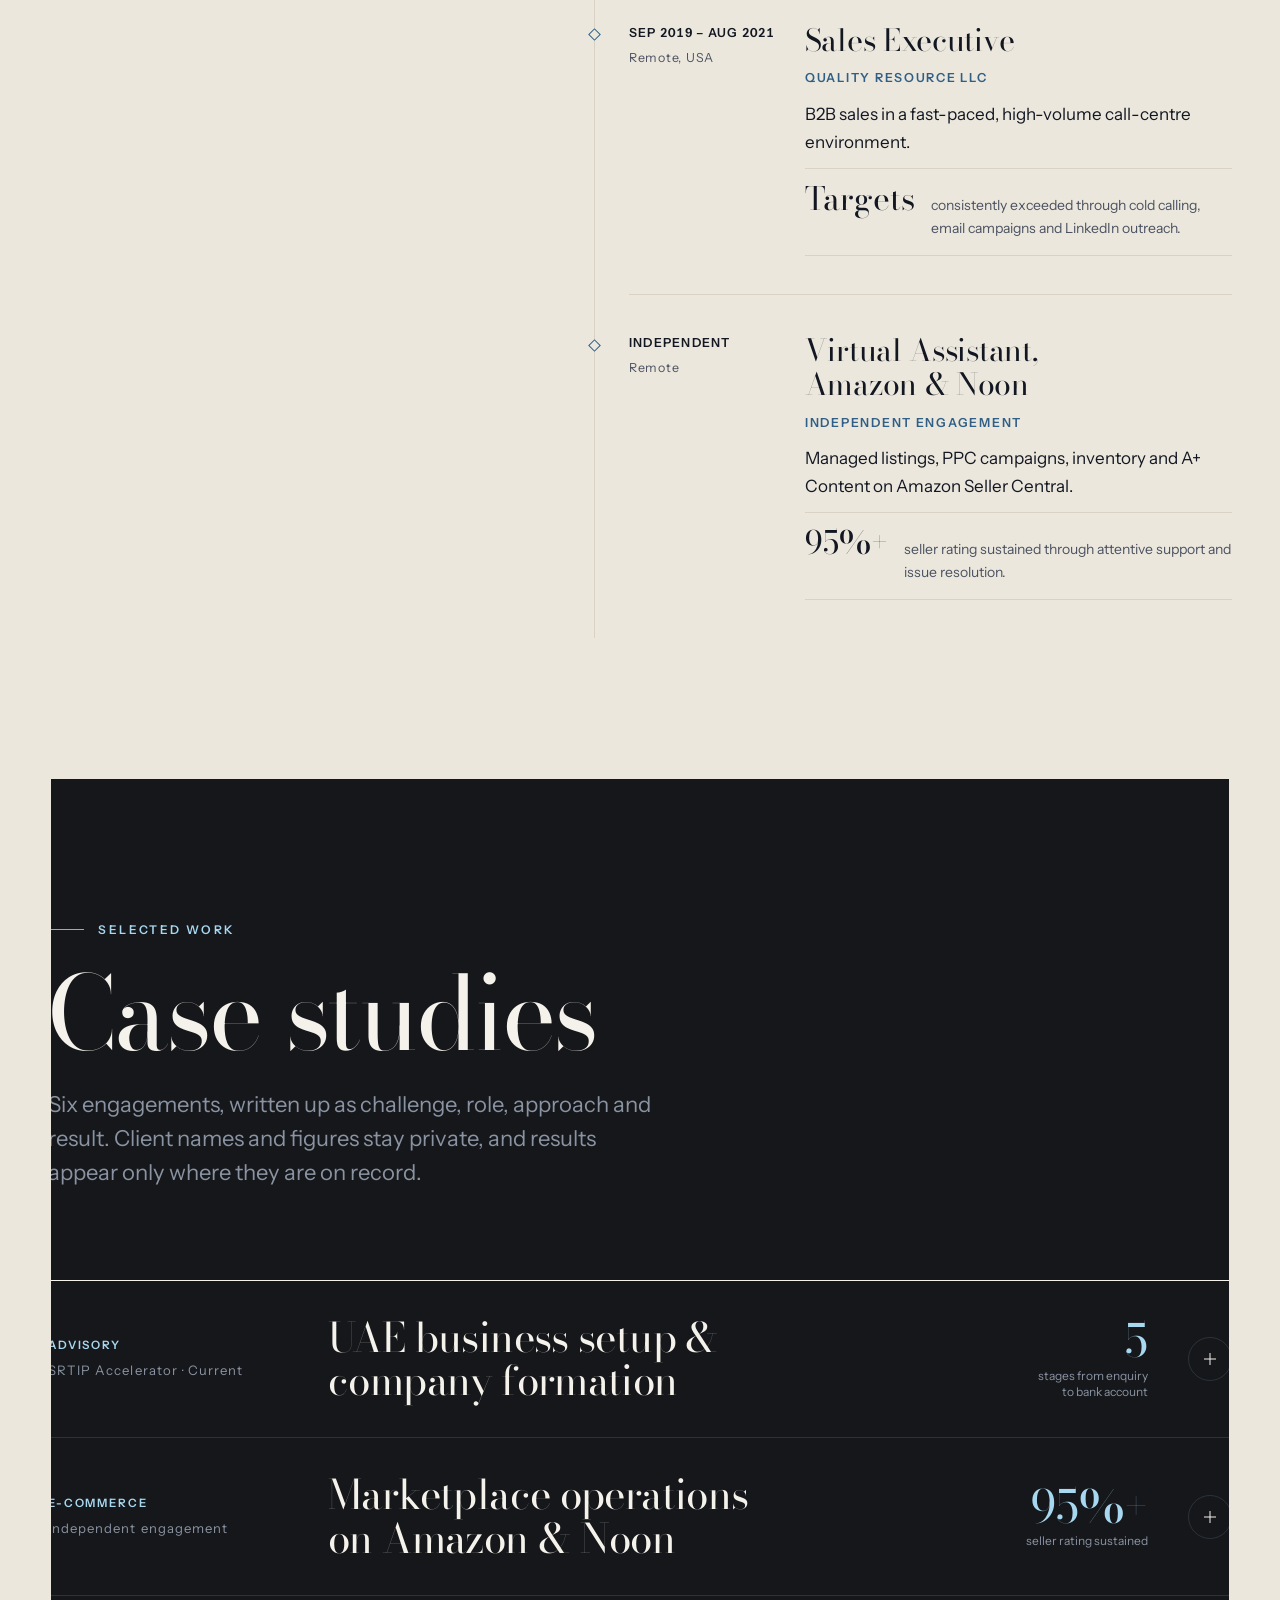
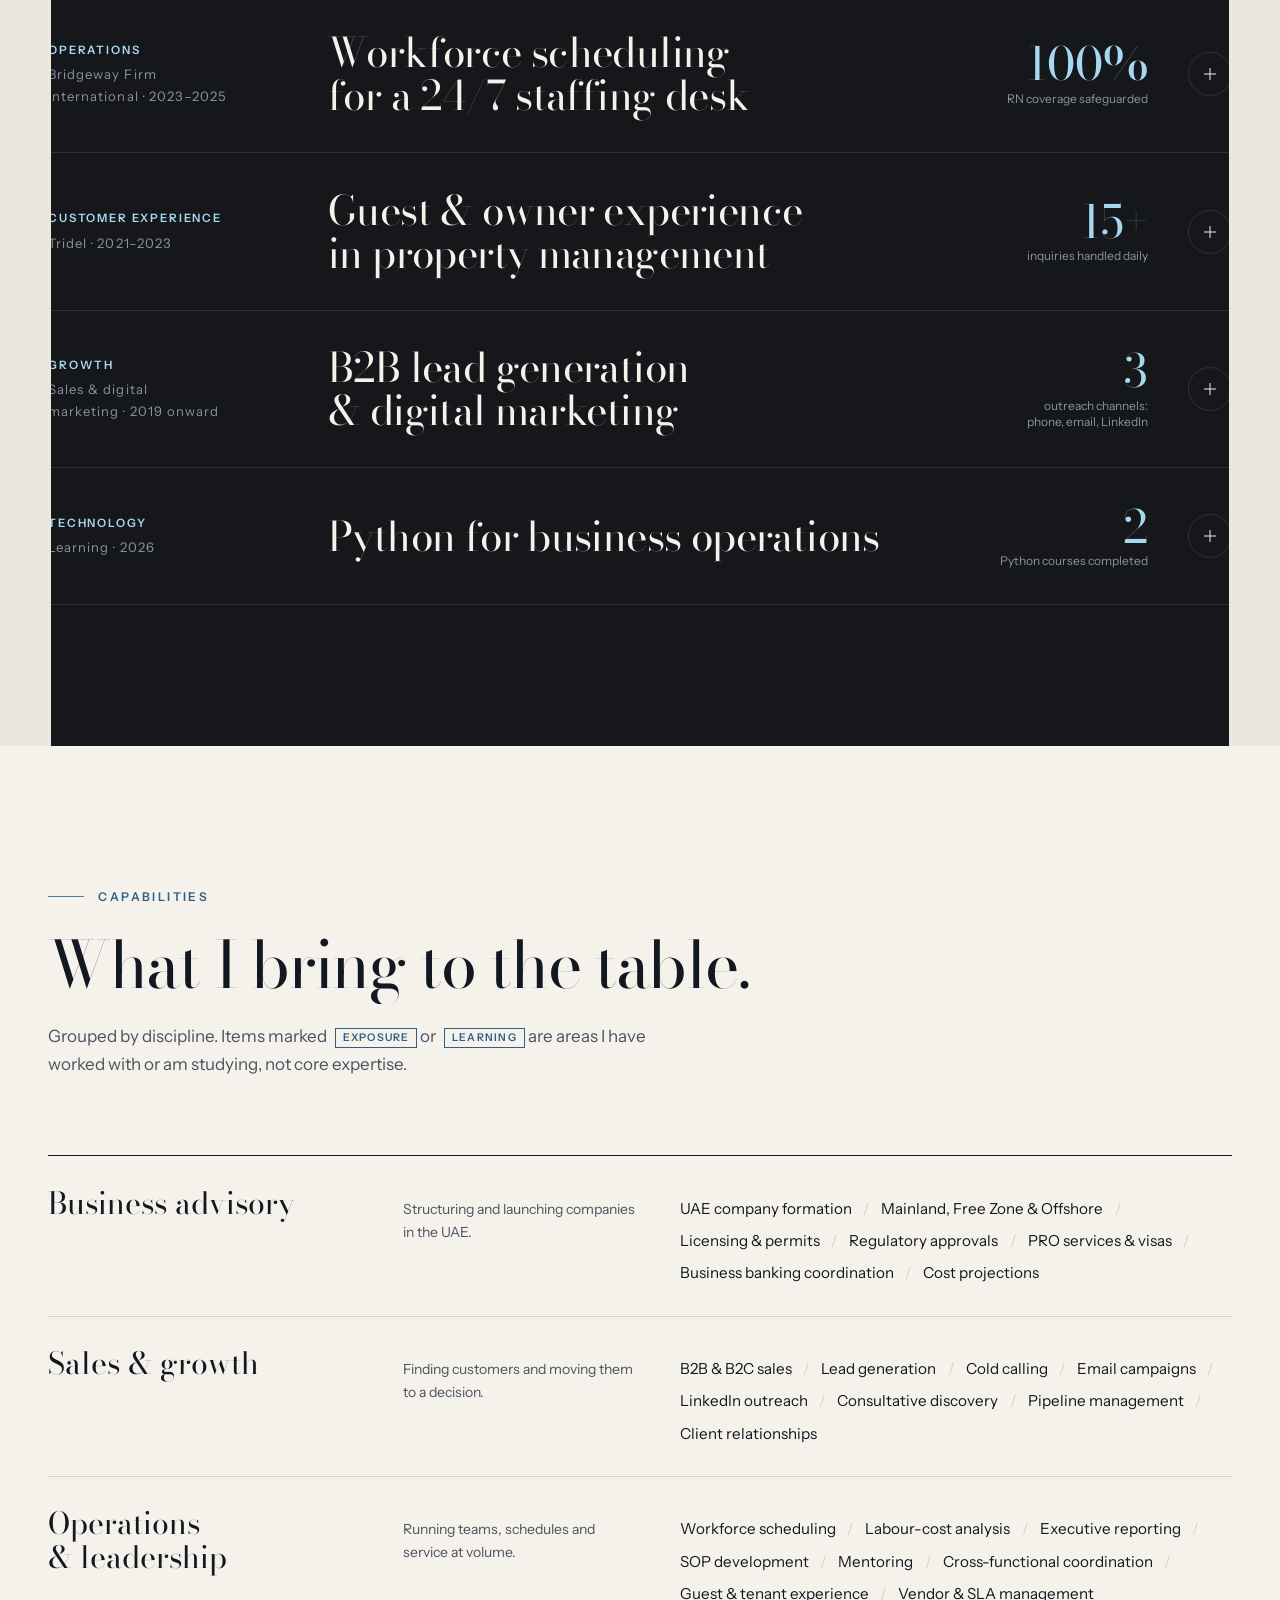
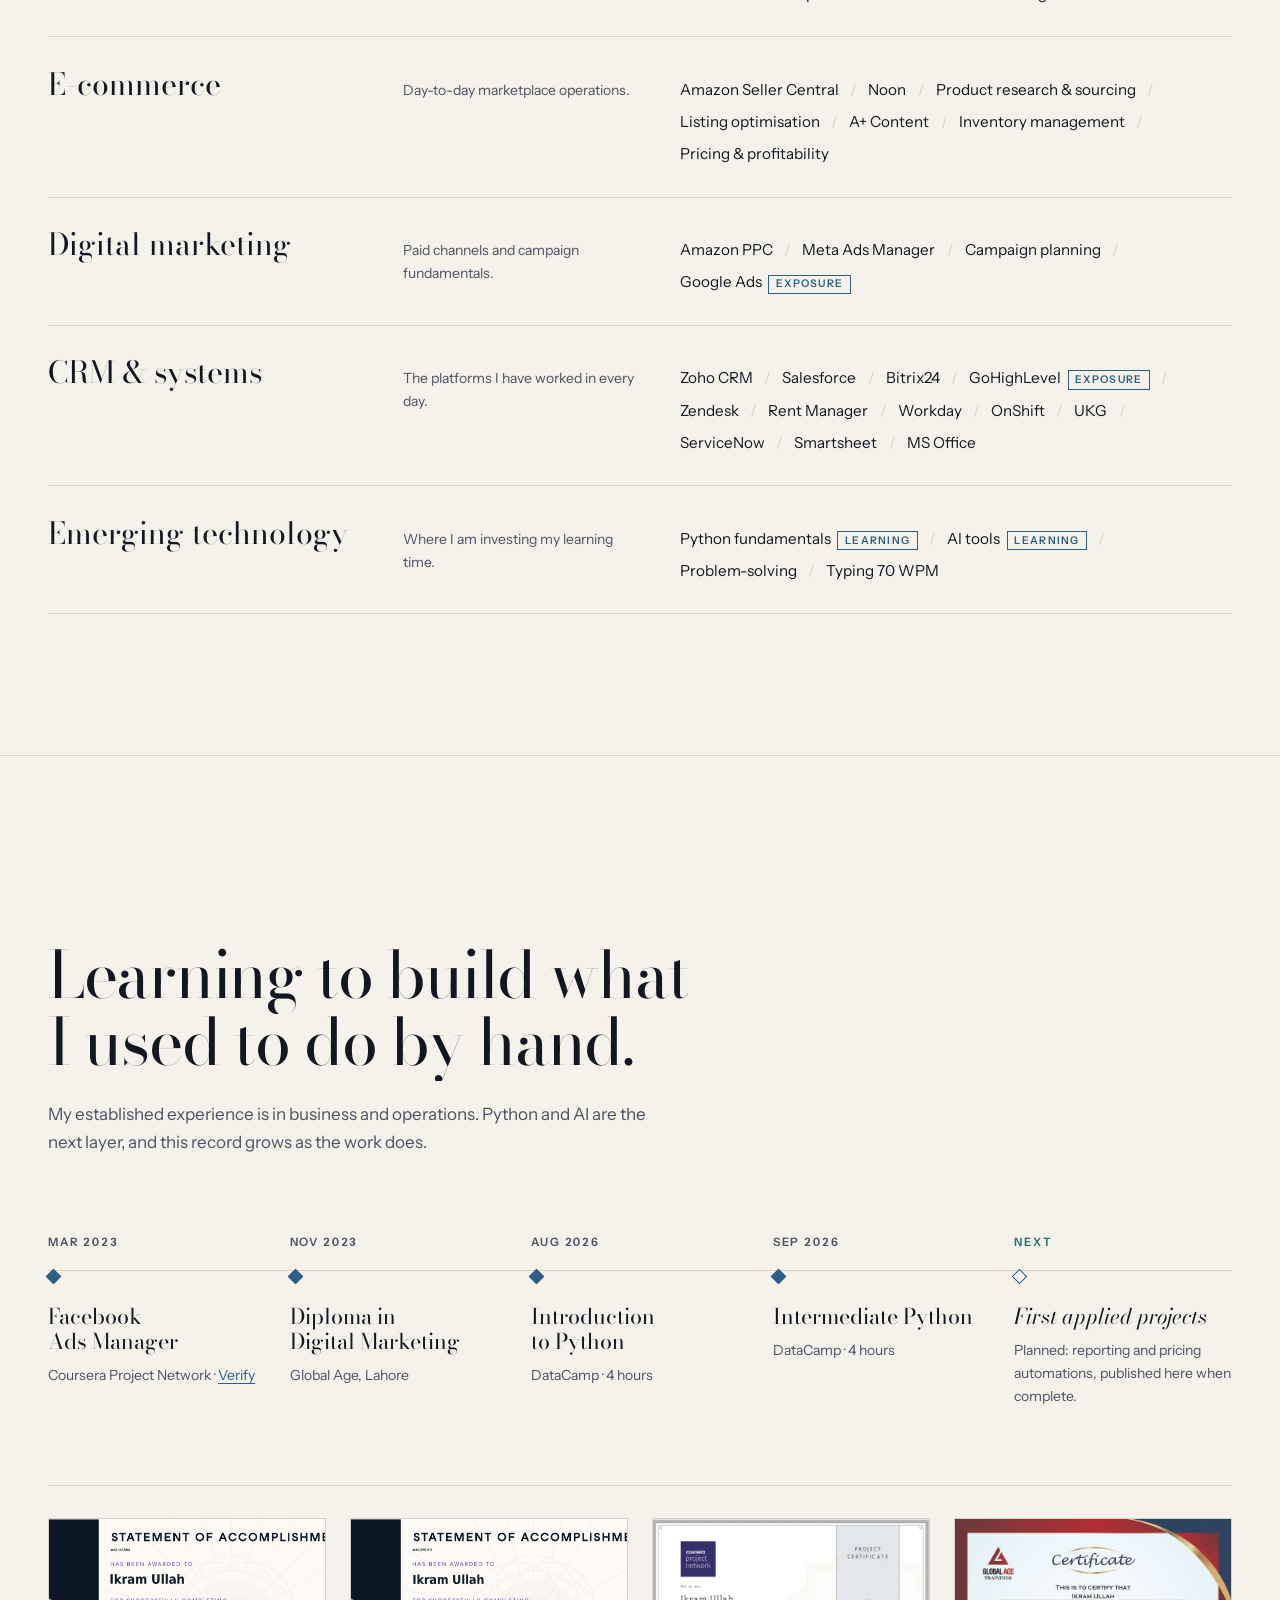
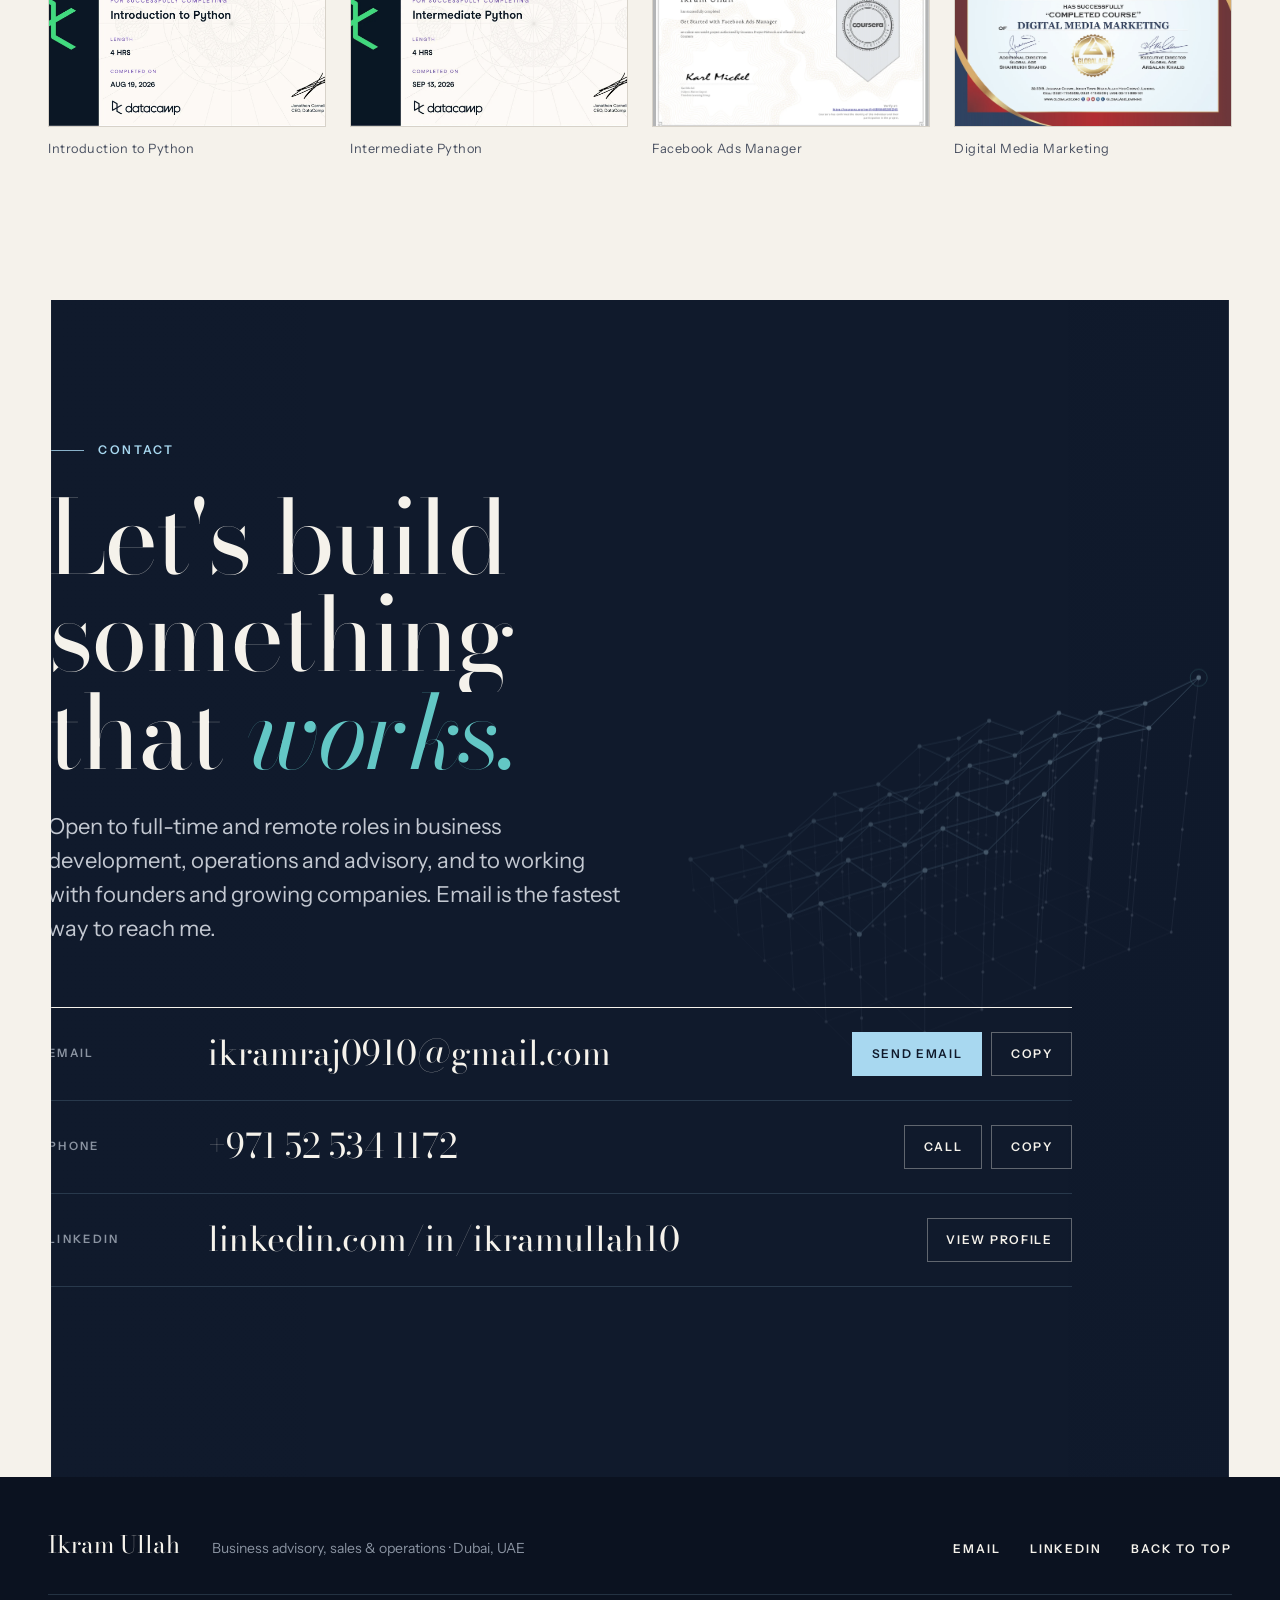
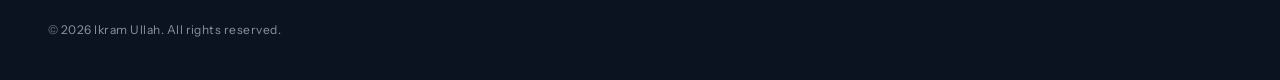
==== commit 4769775a: "Set live address for canonical, social previews, robots and sitemap Co-Authored-By: Claude Opus 5.5 " ====
--- a/index.html
+++ b/index.html
@@ -11,7 +11,9 @@
 <meta property="og:type" content="profile">
 <meta property="og:title" content="Ikram Ullah, Business Advisory, Sales &amp; Operations">
 <meta property="og:description" content="Dubai-based business professional working across UAE company formation, B2B sales, operations, customer experience and e-commerce since 2019.">
-<meta property="og:image" content="assets/img/og-image.jpg">
+<link rel="canonical" href="https://ikram-portfolio.ikramraj0910.workers.dev/">
+<meta property="og:url" content="https://ikram-portfolio.ikramraj0910.workers.dev/">
+<meta property="og:image" content="https://ikram-portfolio.ikramraj0910.workers.dev/assets/img/og-image.jpg">
 <meta property="og:image:width" content="1200">
 <meta property="og:image:height" content="630">
 <meta property="profile:first_name" content="Ikram">
@@ -19,7 +21,7 @@
 <meta name="twitter:card" content="summary_large_image">
 <meta name="twitter:title" content="Ikram Ullah, Business Advisory, Sales &amp; Operations">
 <meta name="twitter:description" content="Dubai-based business professional working across UAE company formation, B2B sales, operations and e-commerce.">
-<meta name="twitter:image" content="assets/img/og-image.jpg">
+<meta name="twitter:image" content="https://ikram-portfolio.ikramraj0910.workers.dev/assets/img/og-image.jpg">
 <link rel="icon" href="favicon.svg" type="image/svg+xml">
 <link rel="apple-touch-icon" href="assets/img/apple-touch-icon.png">
 <link rel="preconnect" href="https://fonts.googleapis.com">
@@ -32,6 +34,8 @@
   "@context": "https://schema.org",
   "@type": "Person",
   "name": "Ikram Ullah",
+  "url": "https://ikram-portfolio.ikramraj0910.workers.dev/",
+  "image": "https://ikram-portfolio.ikramraj0910.workers.dev/assets/img/ikram-ullah-1000.jpg",
   "jobTitle": "Business Setup Advisor",
   "description": "Business advisory, sales and operations professional based in Dubai, UAE.",
   "email": "mailto:ikramraj0910@gmail.com",
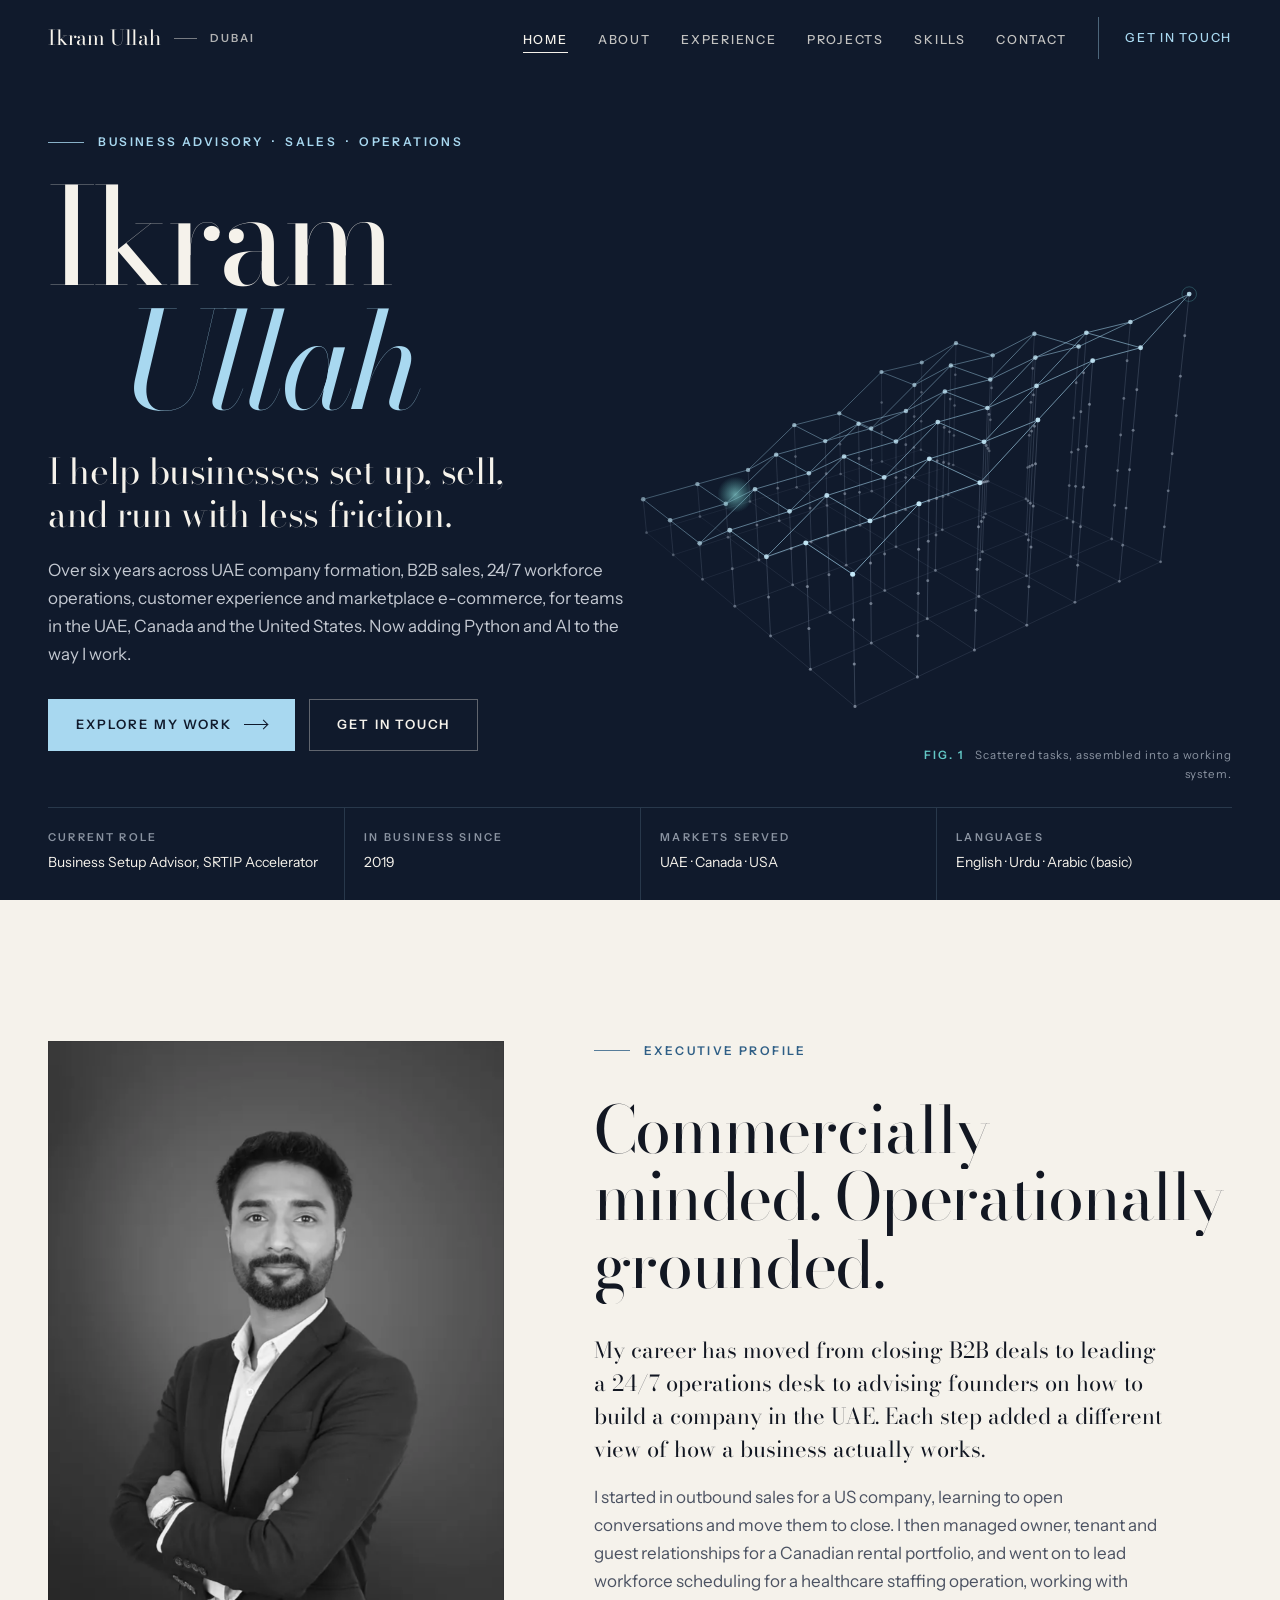
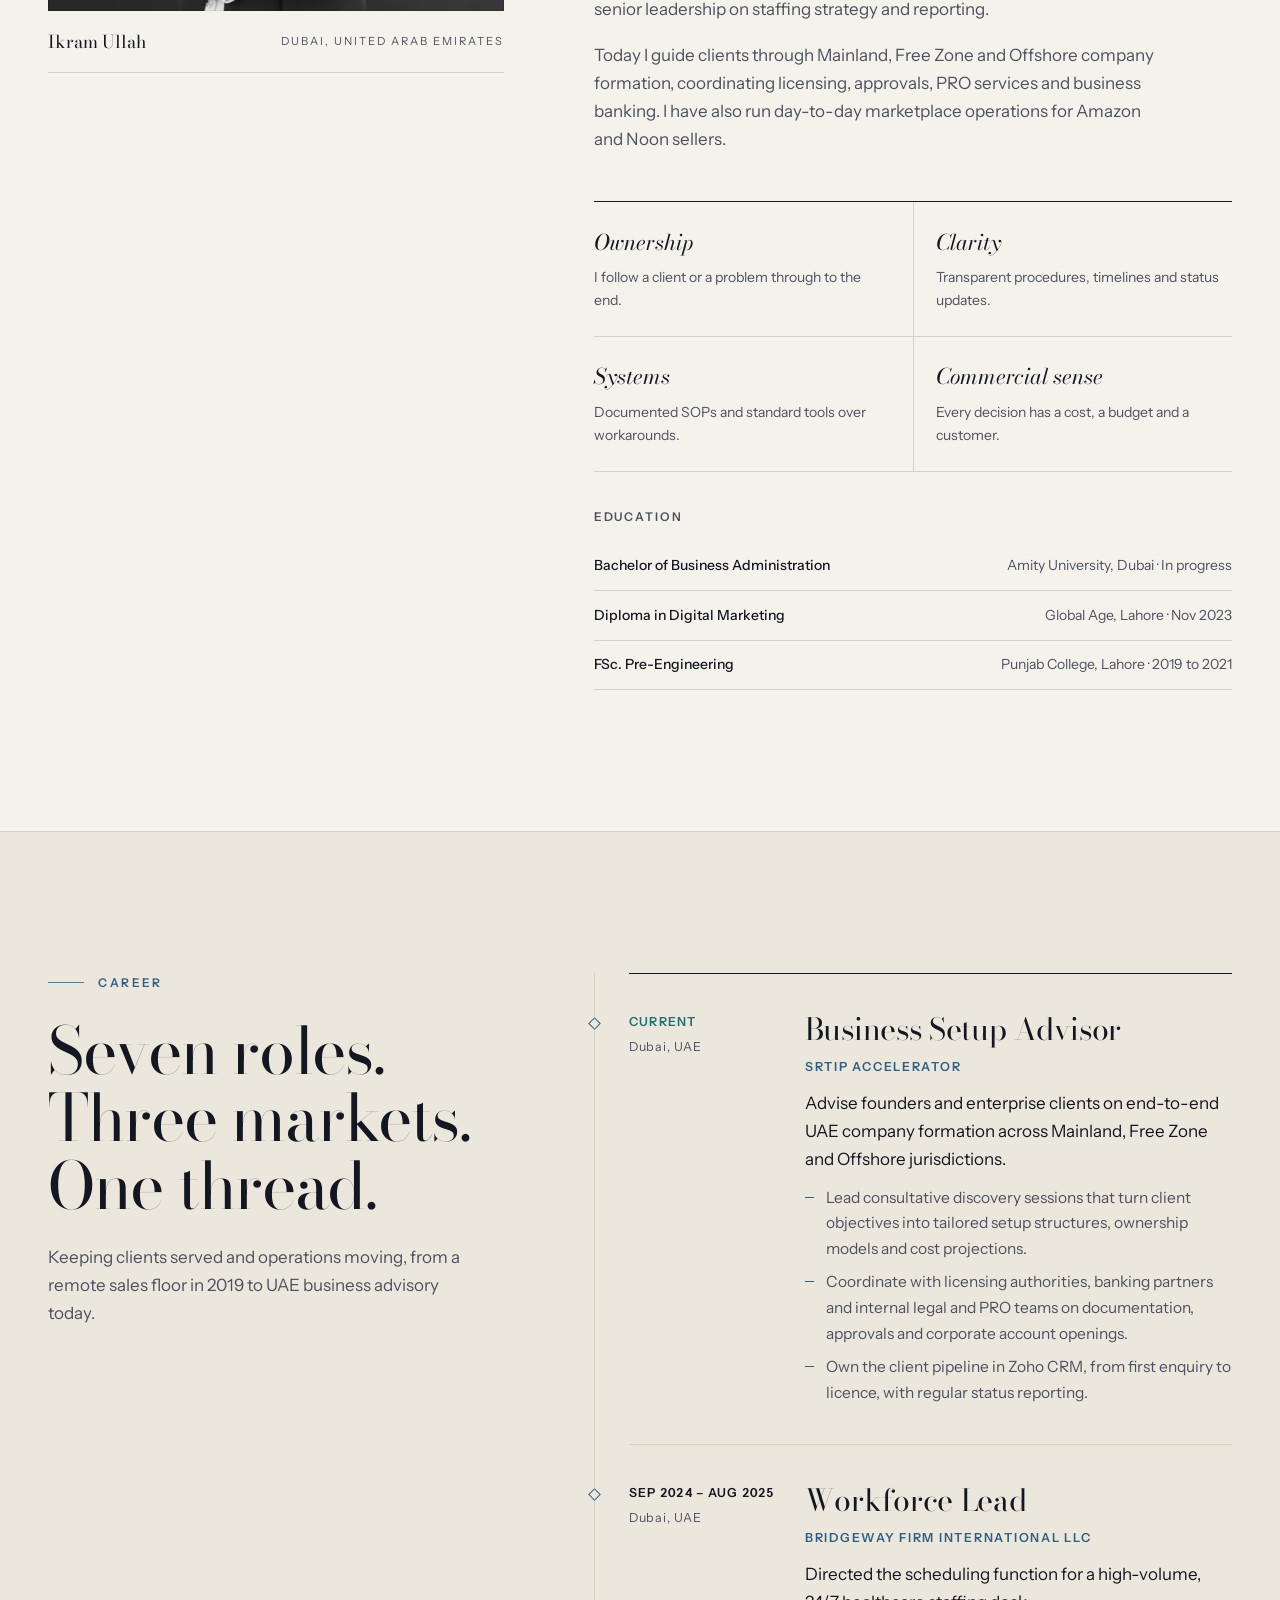
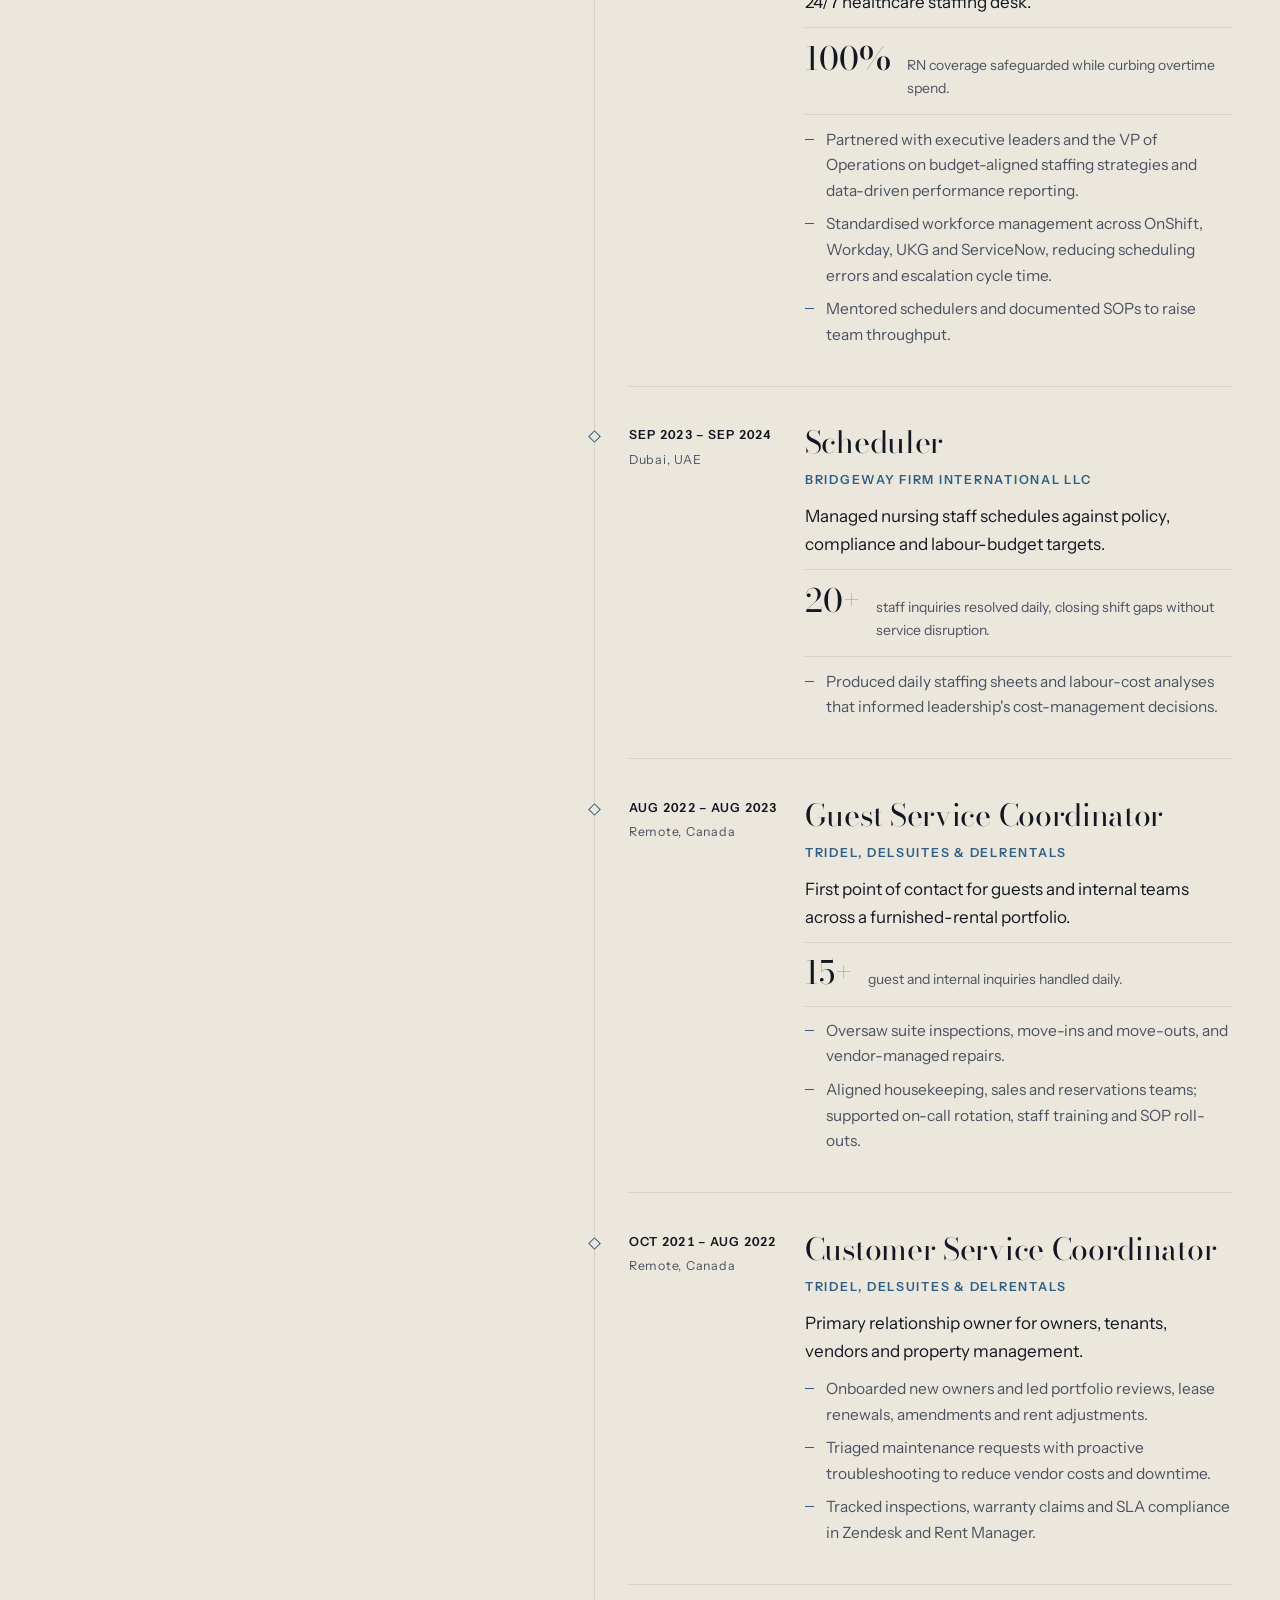
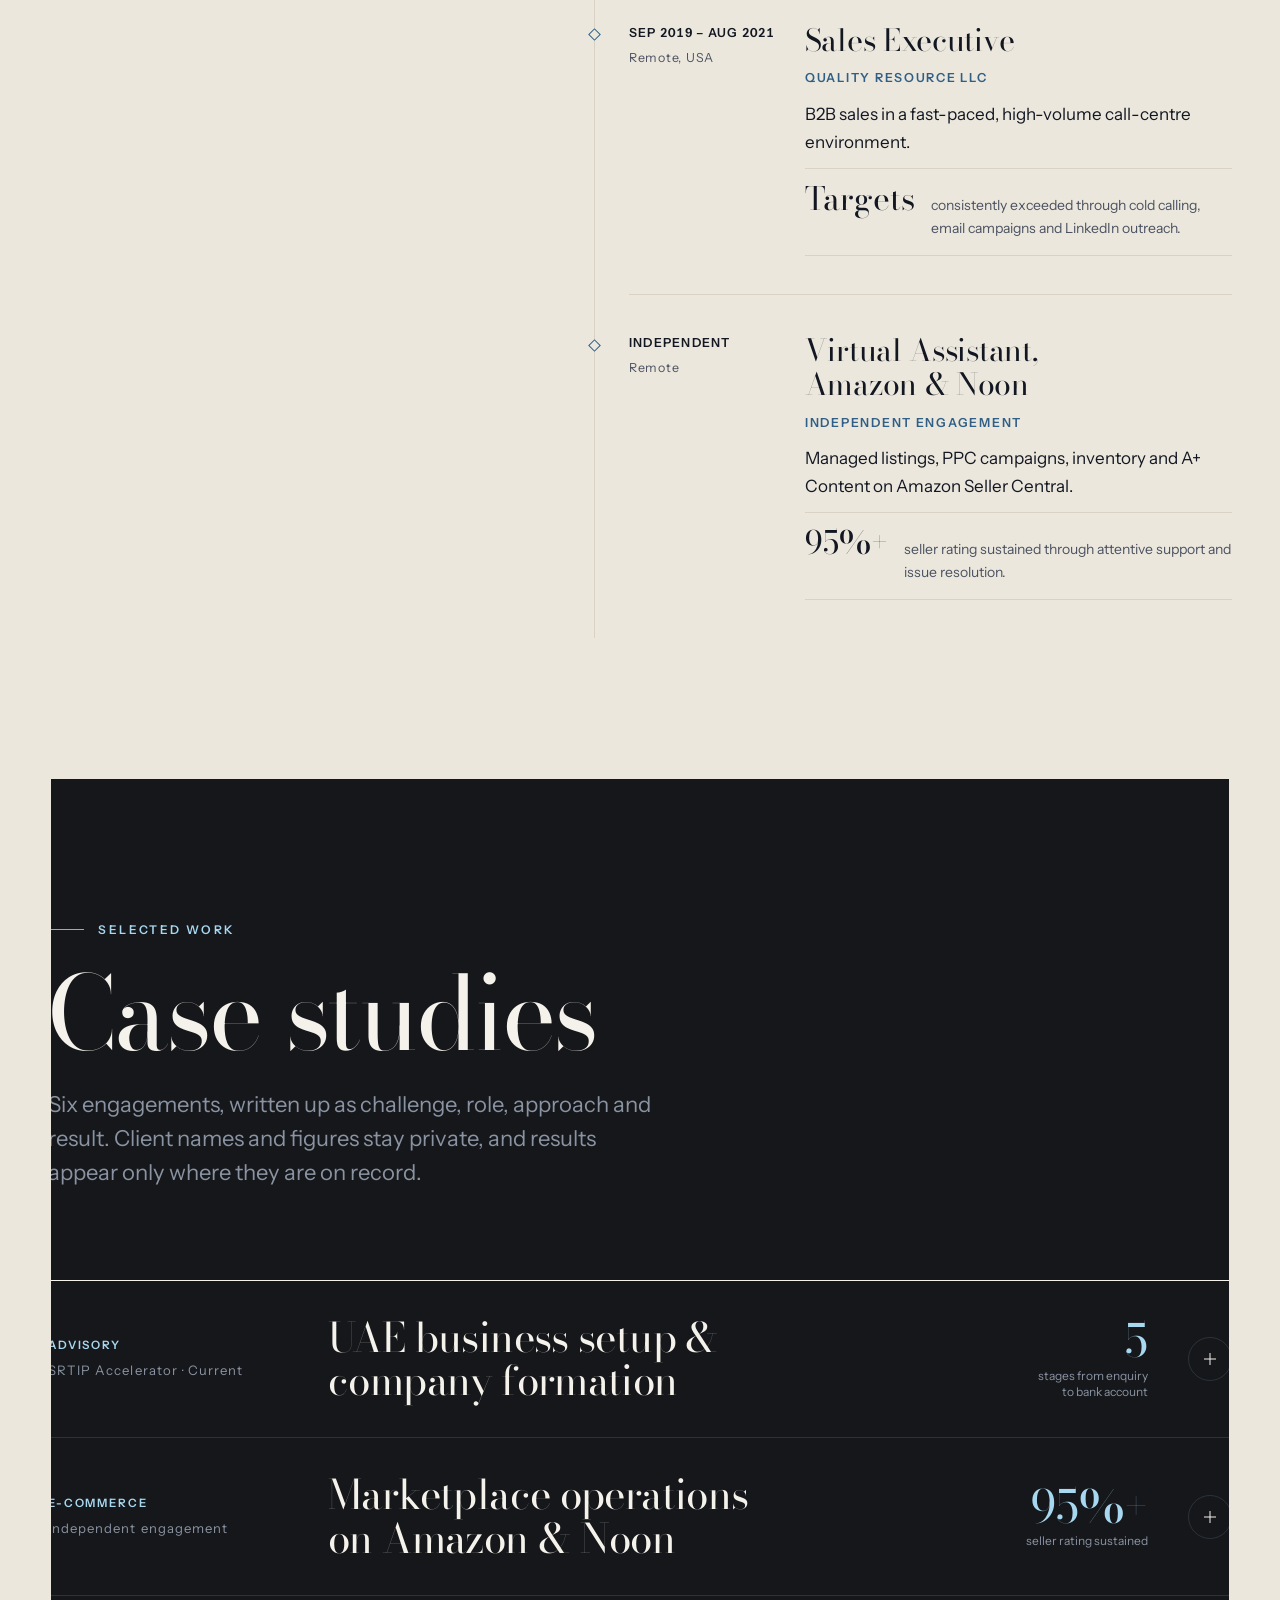
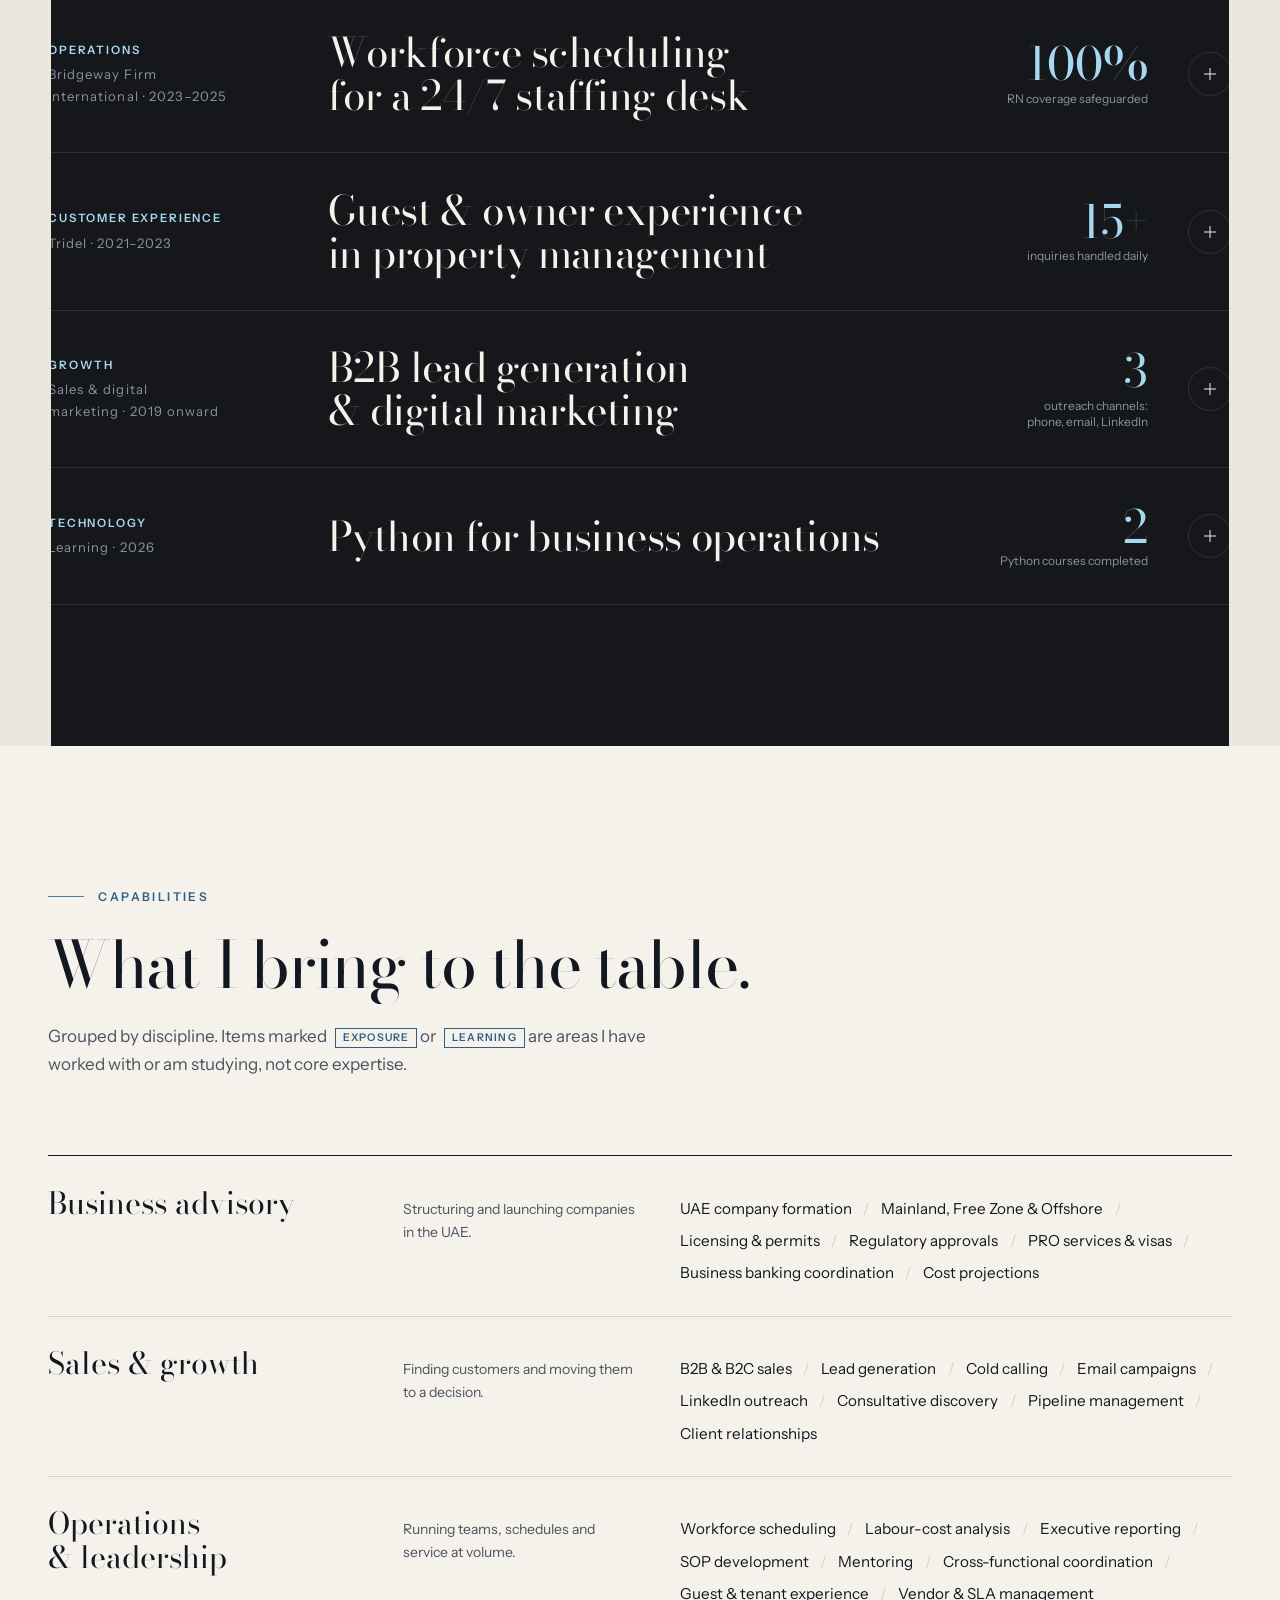
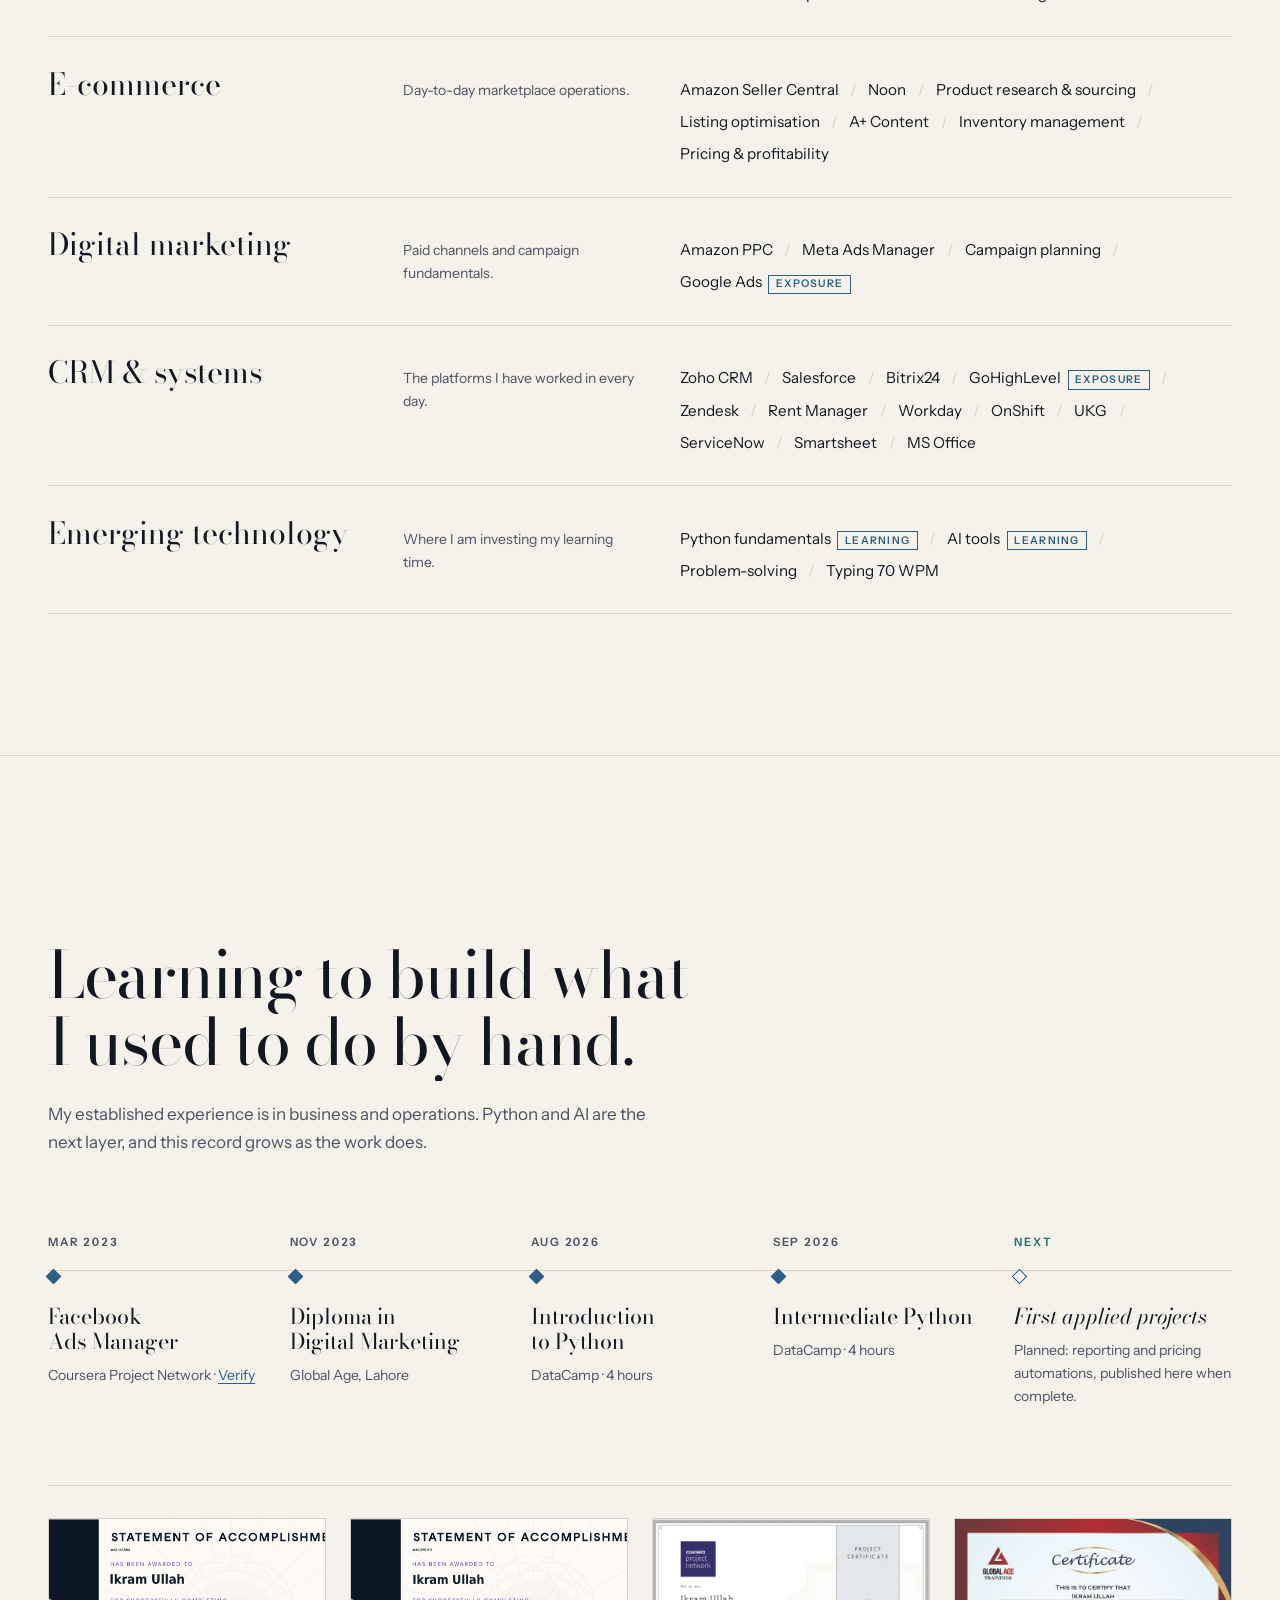
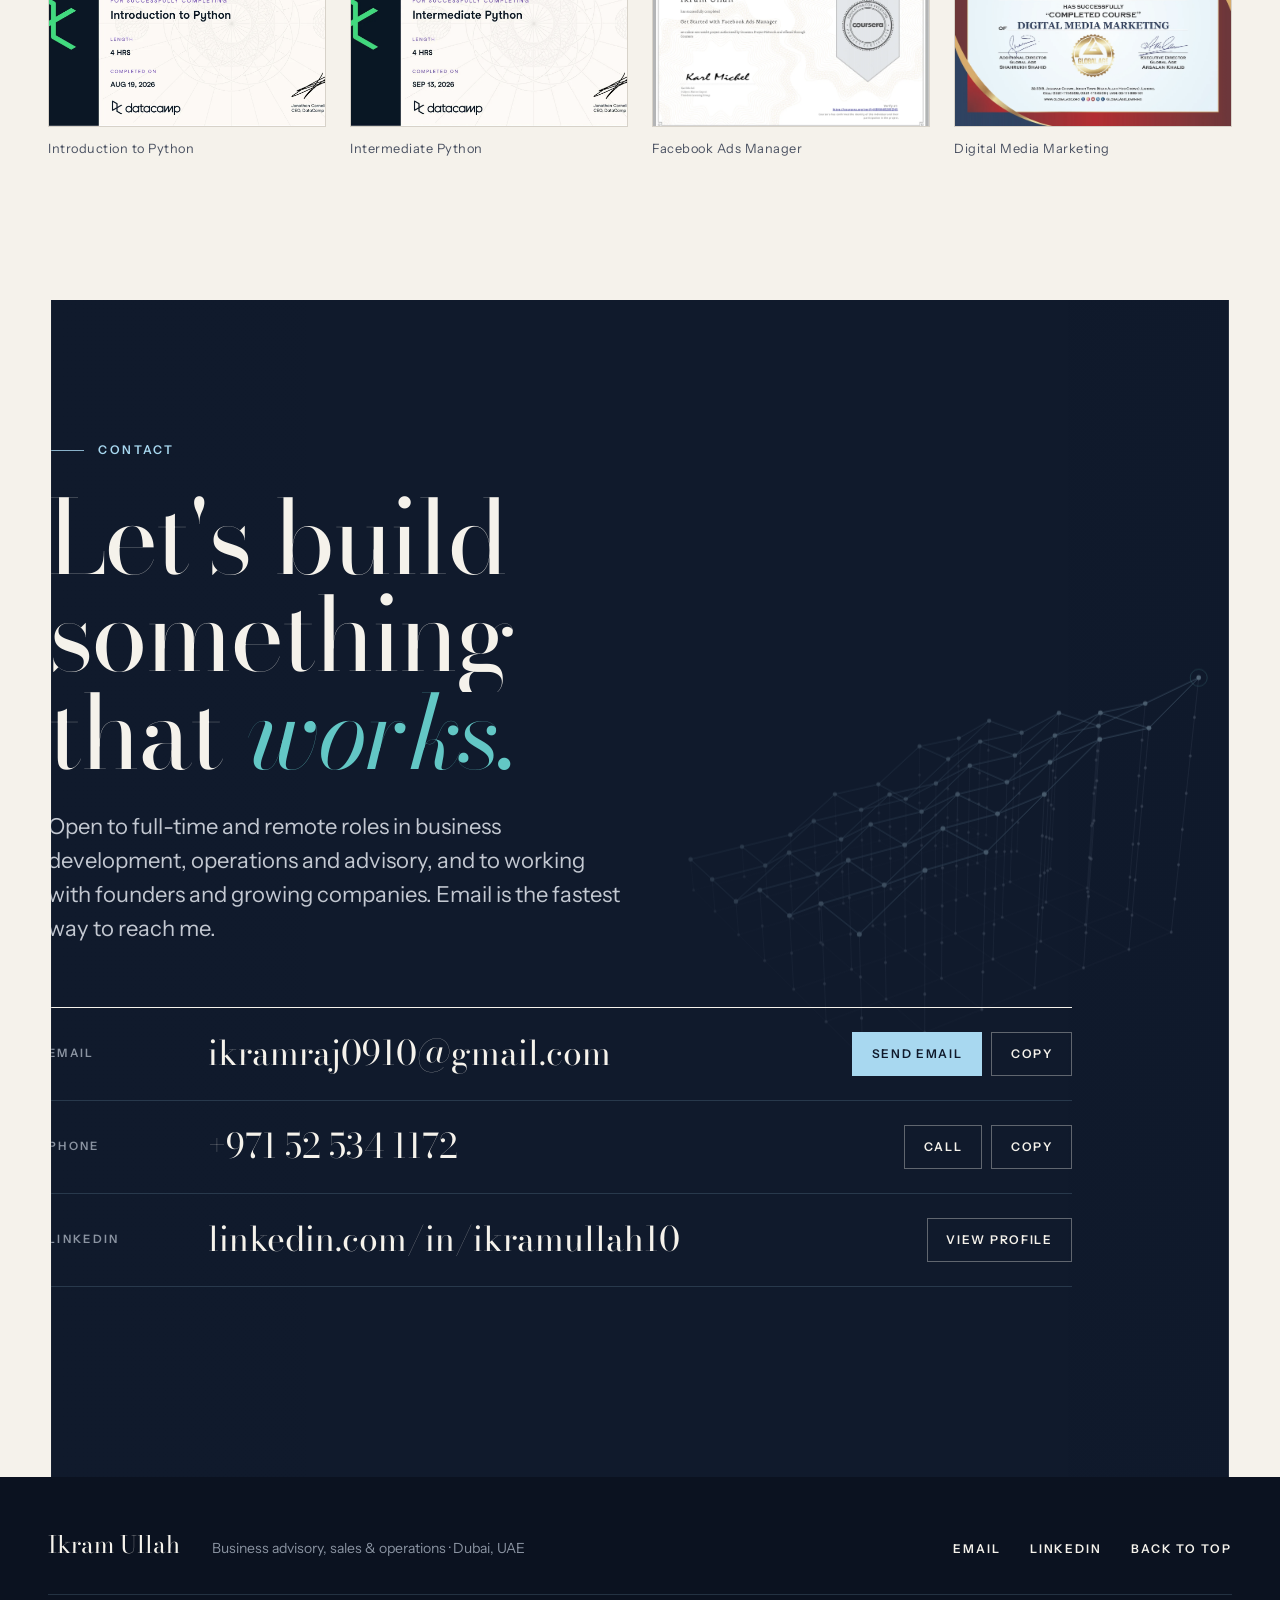
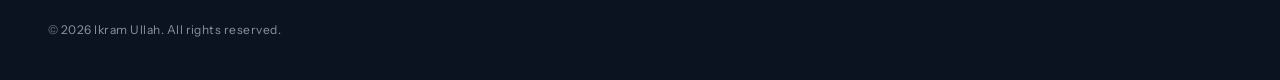
==== commit 86f6f9f3: "Point canonical, previews and sitemap at new workers.dev subdomain Co-Authored-By: Claude Opus 5.5 <" ====
--- a/index.html
+++ b/index.html
@@ -11,9 +11,9 @@
 <meta property="og:type" content="profile">
 <meta property="og:title" content="Ikram Ullah, Business Advisory, Sales &amp; Operations">
 <meta property="og:description" content="Dubai-based business professional working across UAE company formation, B2B sales, operations, customer experience and e-commerce since 2019.">
-<link rel="canonical" href="https://ikram-portfolio.ikramraj0910.workers.dev/">
-<meta property="og:url" content="https://ikram-portfolio.ikramraj0910.workers.dev/">
-<meta property="og:image" content="https://ikram-portfolio.ikramraj0910.workers.dev/assets/img/og-image.jpg">
+<link rel="canonical" href="https://ikram-portfolio.ikramullah.workers.dev/">
+<meta property="og:url" content="https://ikram-portfolio.ikramullah.workers.dev/">
+<meta property="og:image" content="https://ikram-portfolio.ikramullah.workers.dev/assets/img/og-image.jpg">
 <meta property="og:image:width" content="1200">
 <meta property="og:image:height" content="630">
 <meta property="profile:first_name" content="Ikram">
@@ -21,7 +21,7 @@
 <meta name="twitter:card" content="summary_large_image">
 <meta name="twitter:title" content="Ikram Ullah, Business Advisory, Sales &amp; Operations">
 <meta name="twitter:description" content="Dubai-based business professional working across UAE company formation, B2B sales, operations and e-commerce.">
-<meta name="twitter:image" content="https://ikram-portfolio.ikramraj0910.workers.dev/assets/img/og-image.jpg">
+<meta name="twitter:image" content="https://ikram-portfolio.ikramullah.workers.dev/assets/img/og-image.jpg">
 <link rel="icon" href="favicon.svg" type="image/svg+xml">
 <link rel="apple-touch-icon" href="assets/img/apple-touch-icon.png">
 <link rel="preconnect" href="https://fonts.googleapis.com">
@@ -34,8 +34,8 @@
   "@context": "https://schema.org",
   "@type": "Person",
   "name": "Ikram Ullah",
-  "url": "https://ikram-portfolio.ikramraj0910.workers.dev/",
-  "image": "https://ikram-portfolio.ikramraj0910.workers.dev/assets/img/ikram-ullah-1000.jpg",
+  "url": "https://ikram-portfolio.ikramullah.workers.dev/",
+  "image": "https://ikram-portfolio.ikramullah.workers.dev/assets/img/ikram-ullah-1000.jpg",
   "jobTitle": "Business Setup Advisor",
   "description": "Business advisory, sales and operations professional based in Dubai, UAE.",
   "email": "mailto:ikramraj0910@gmail.com",
